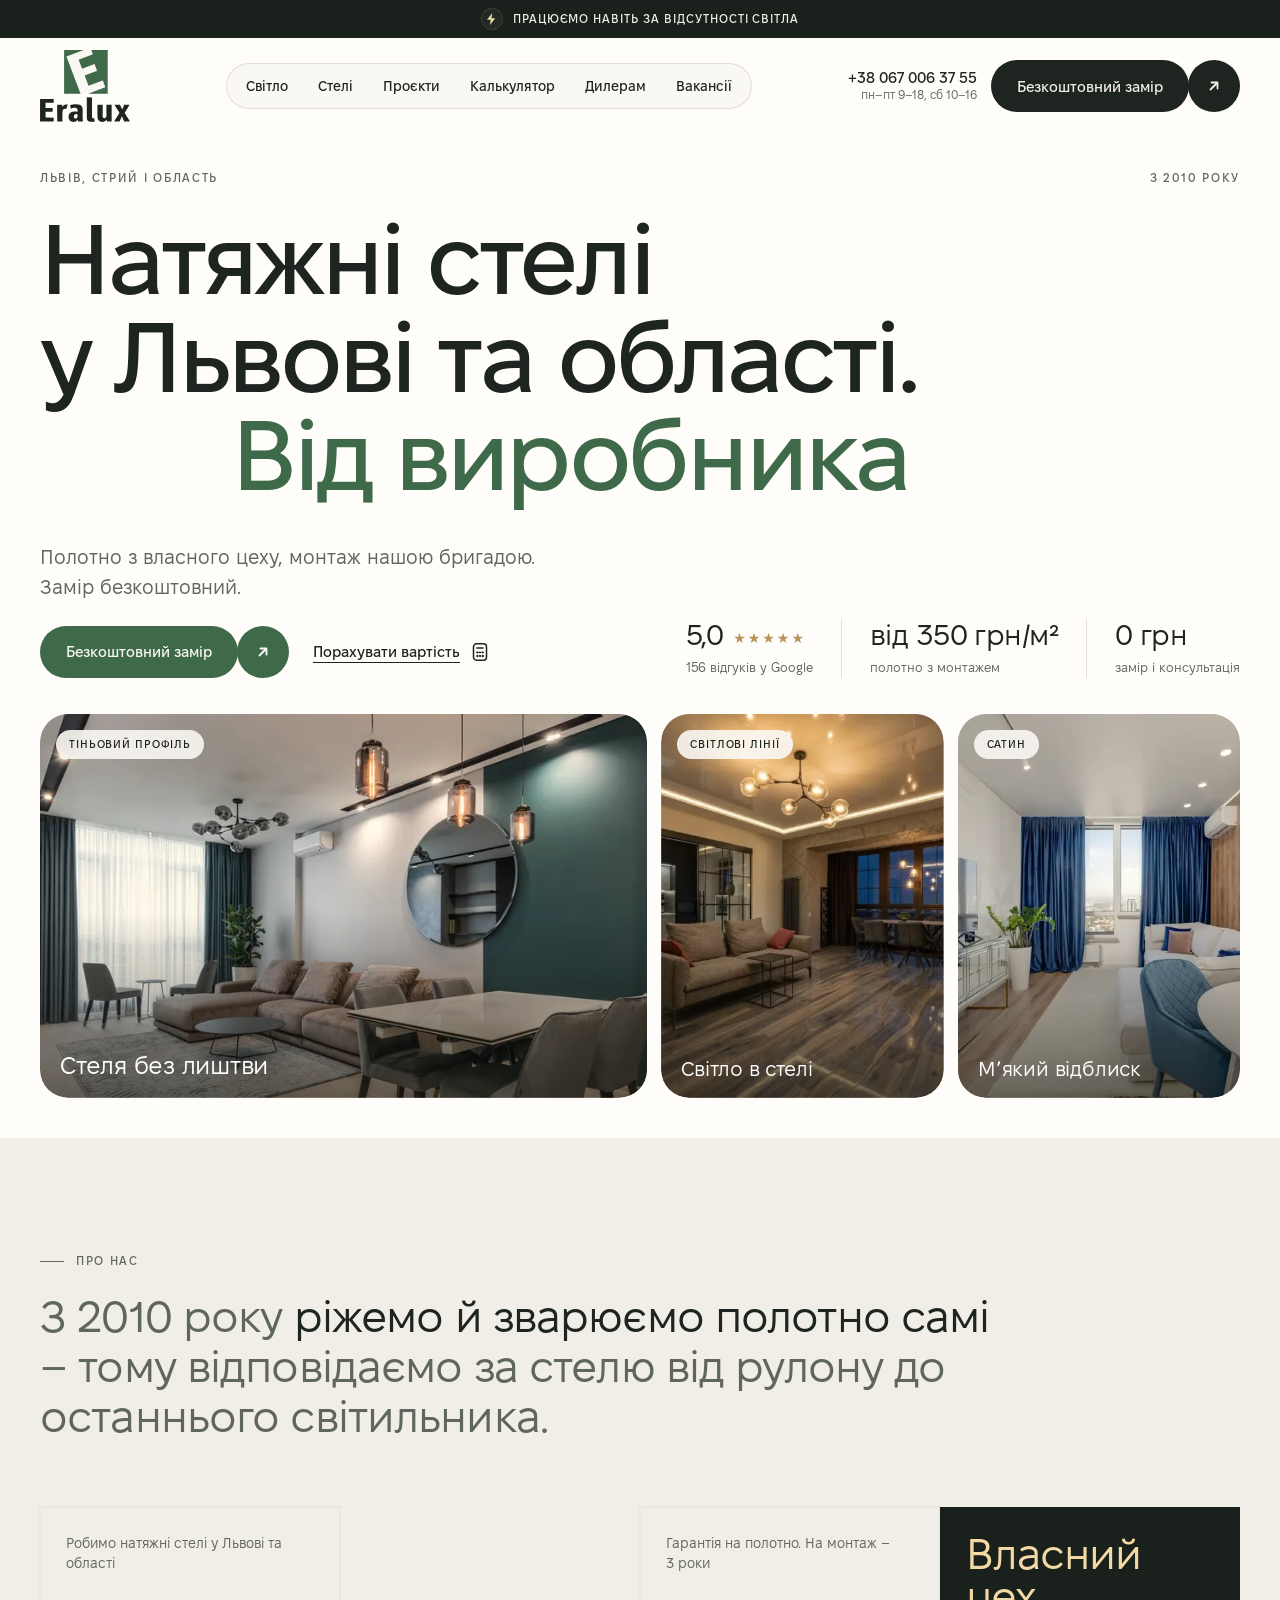
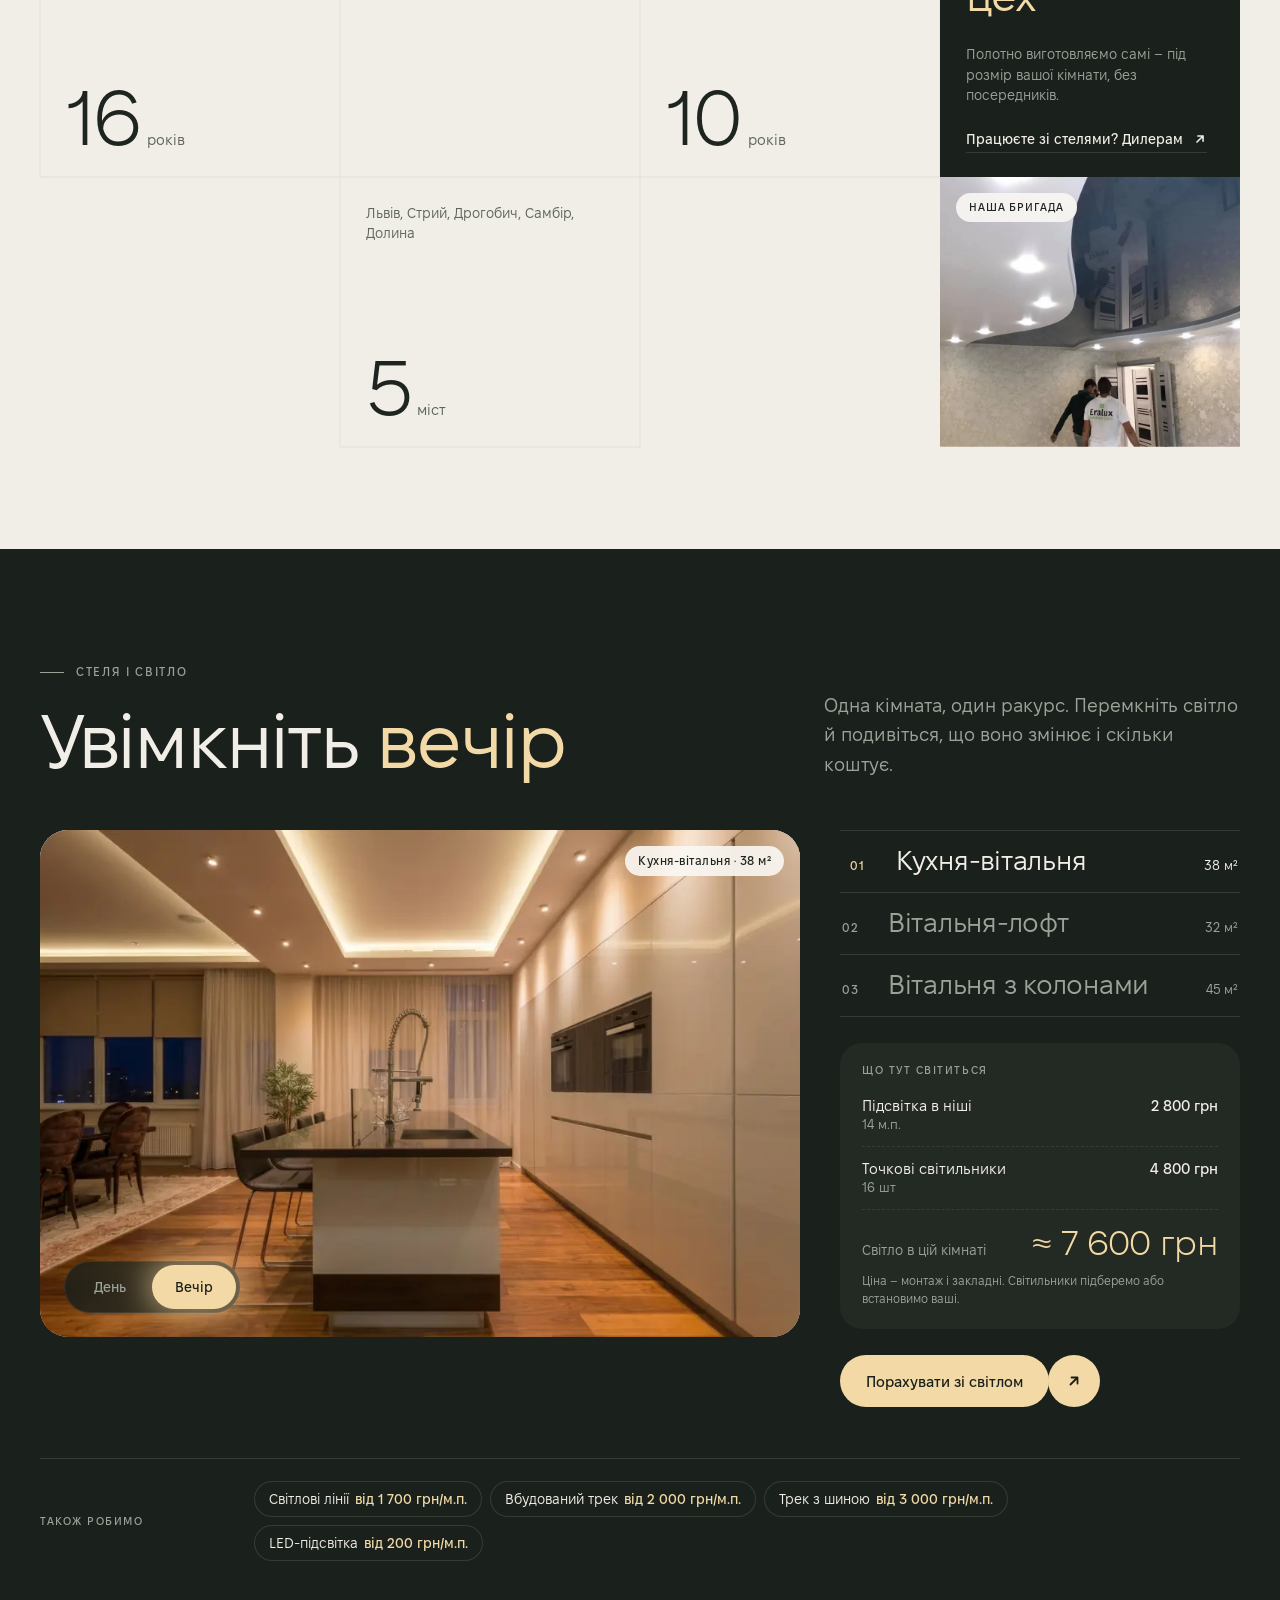
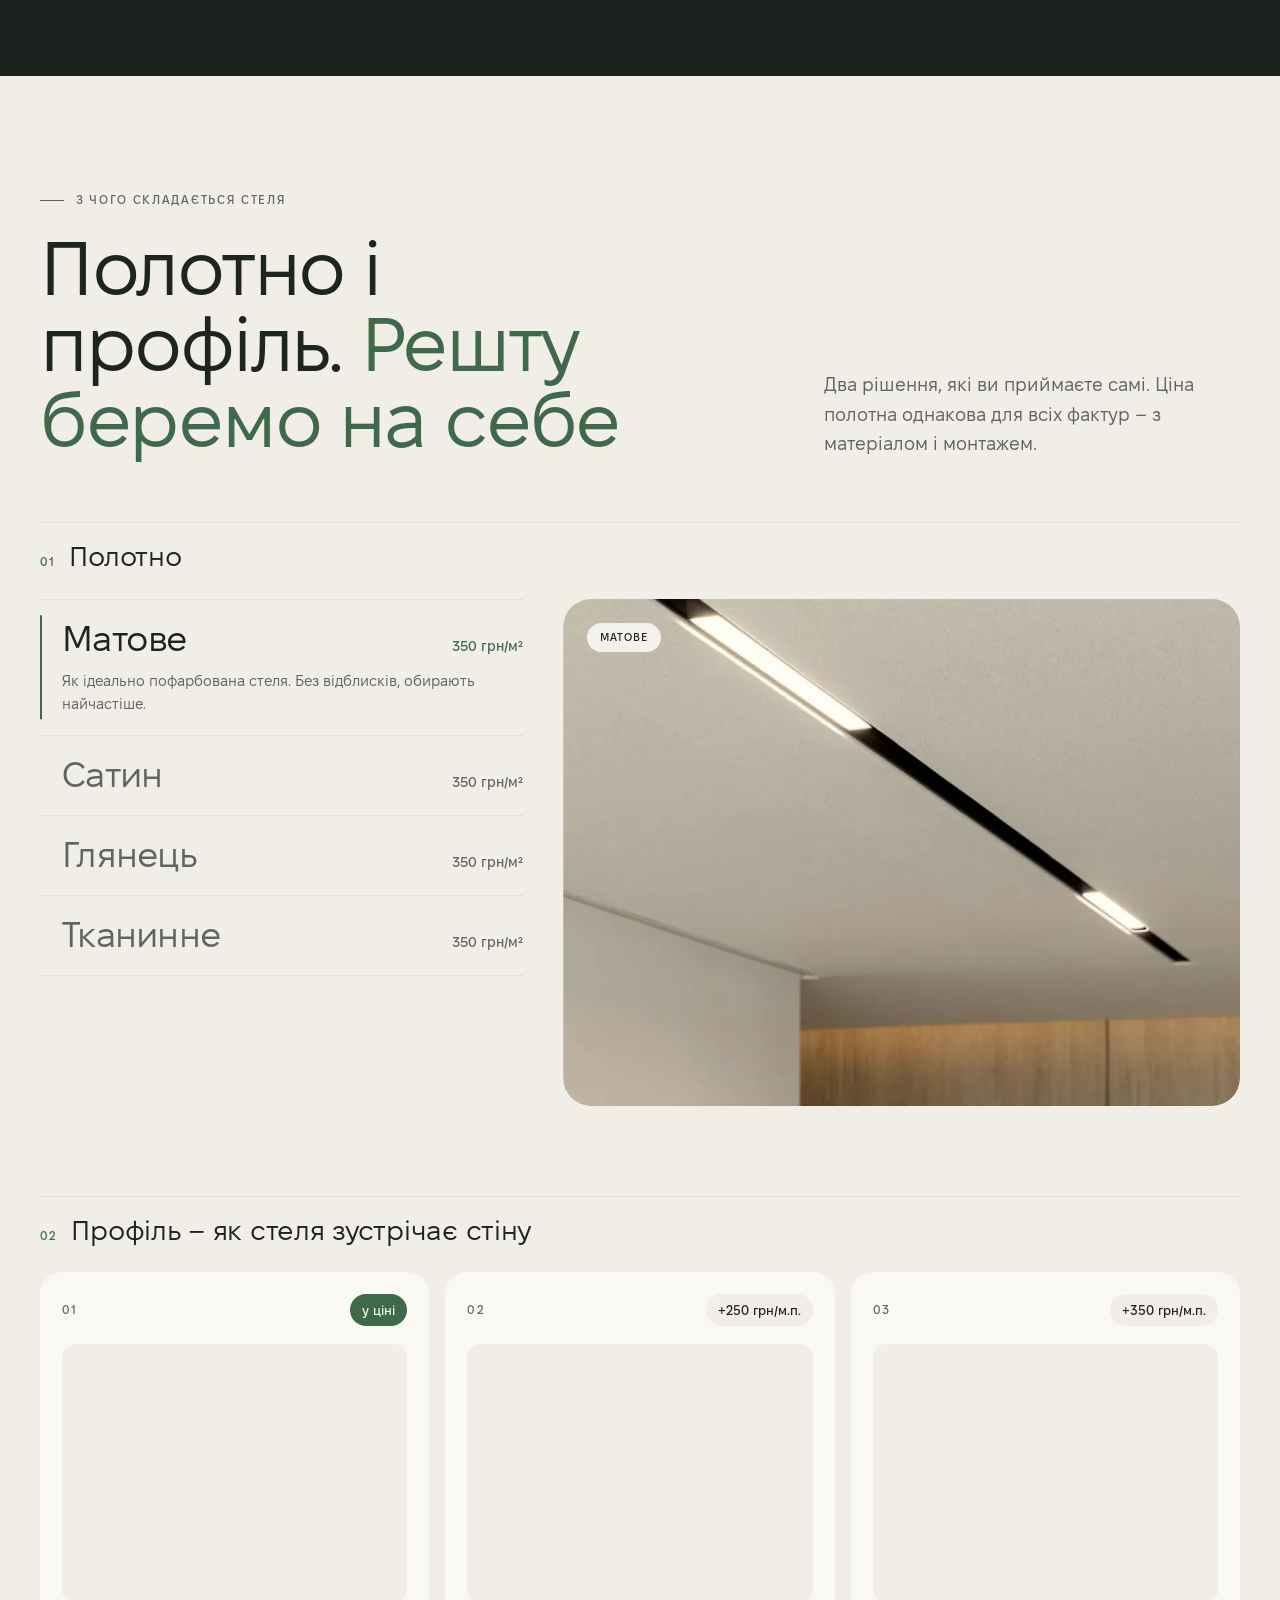
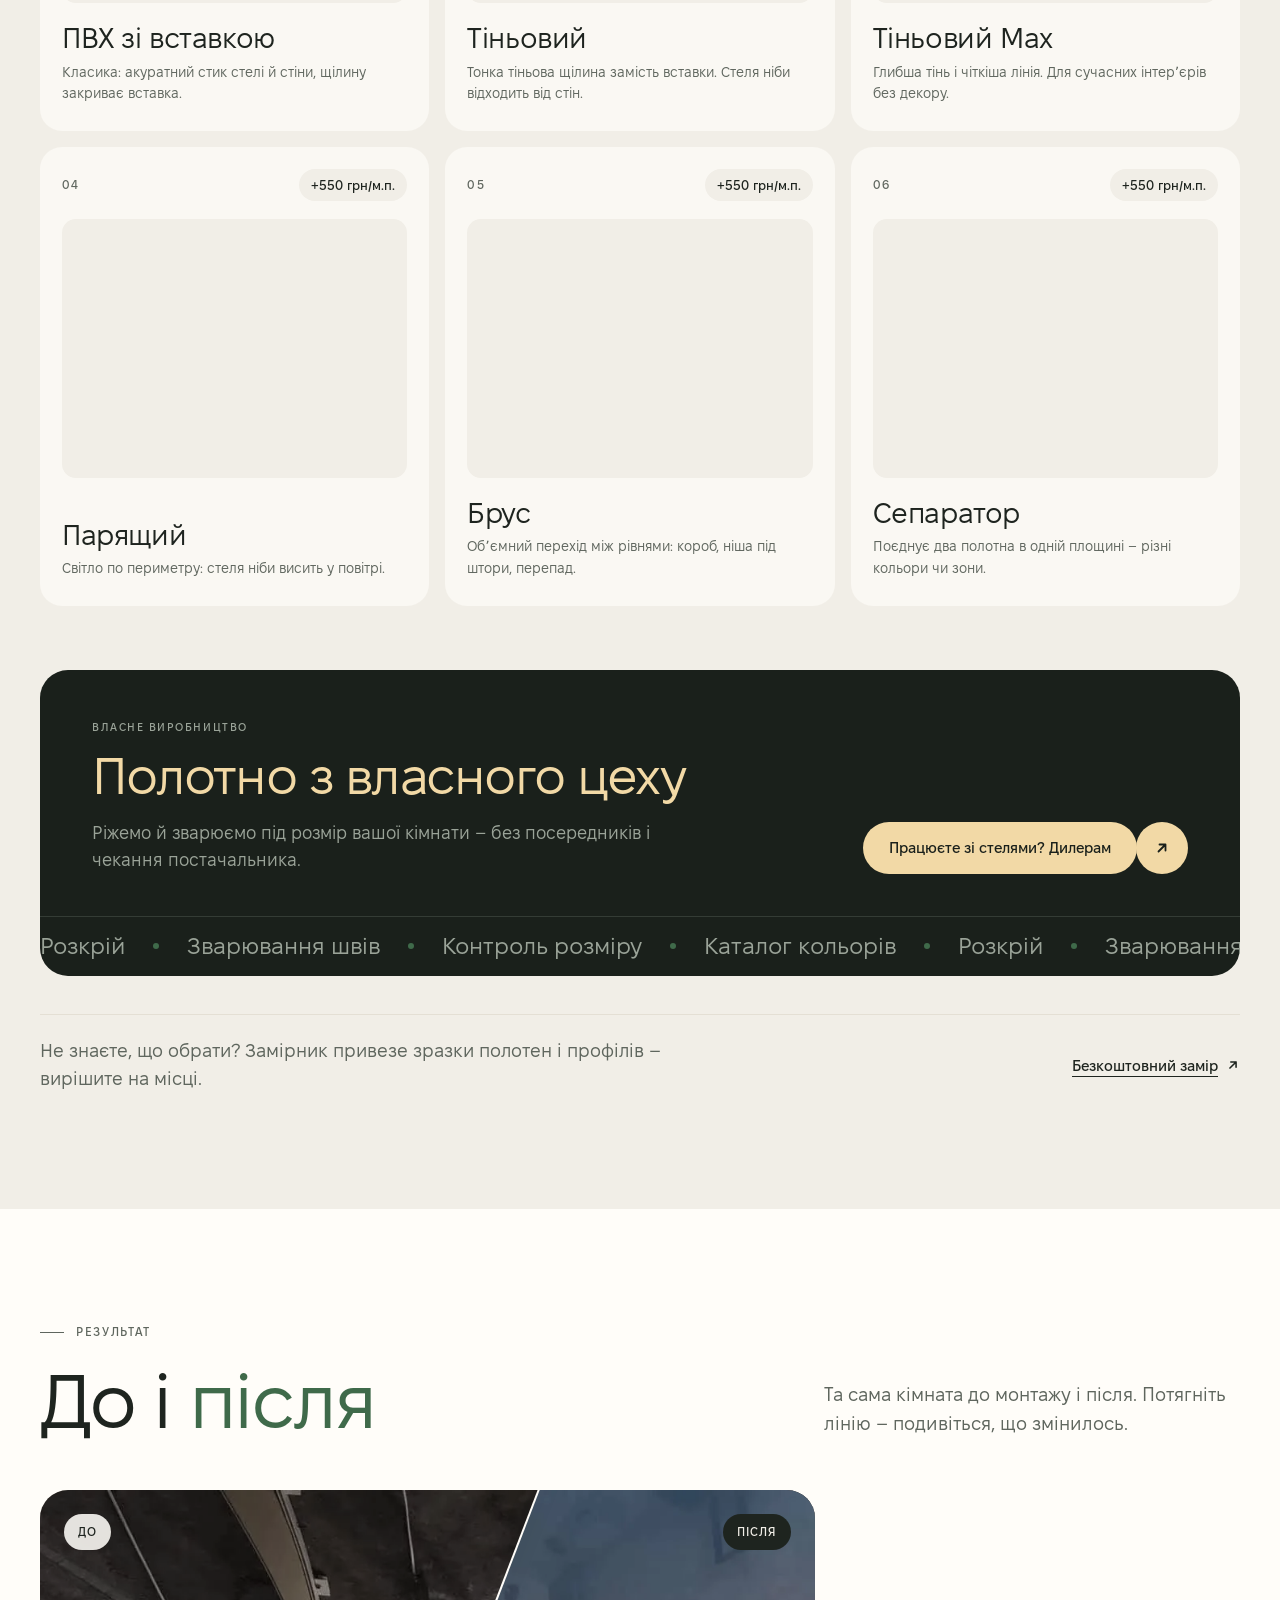
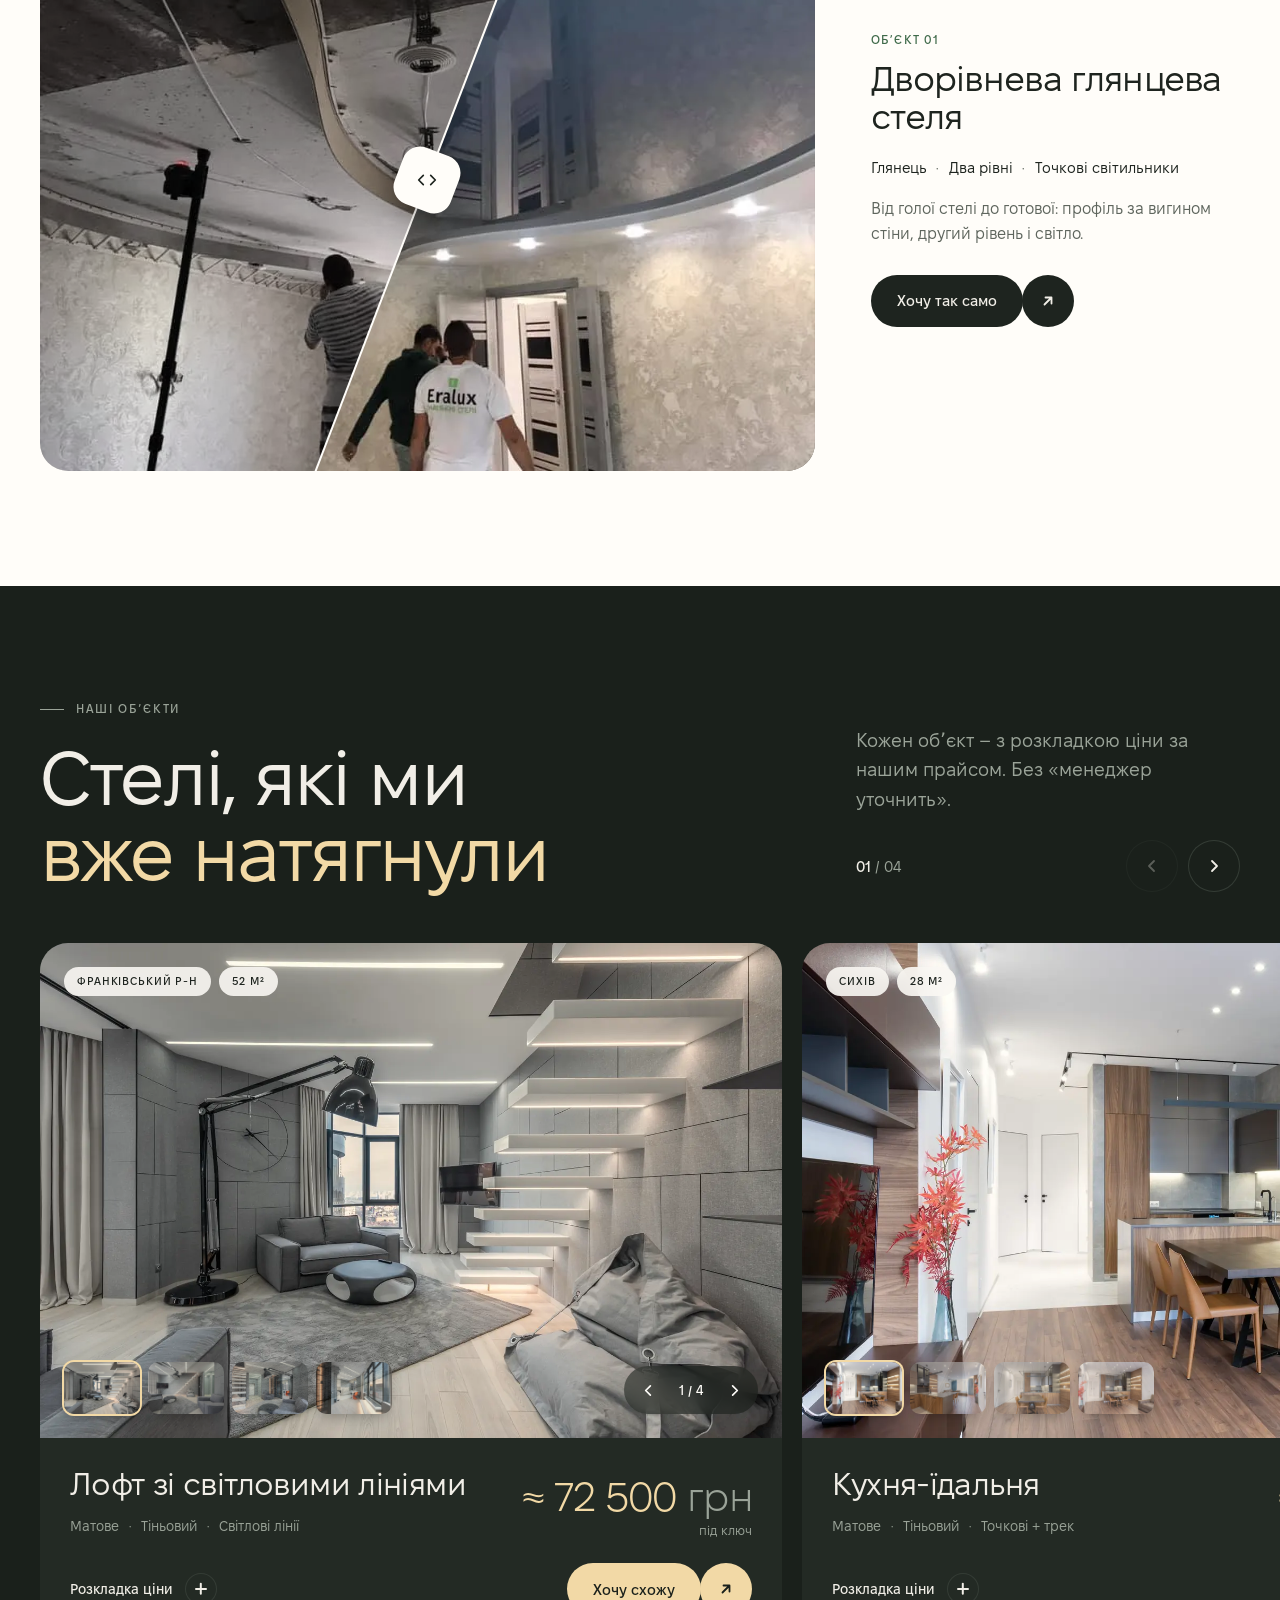
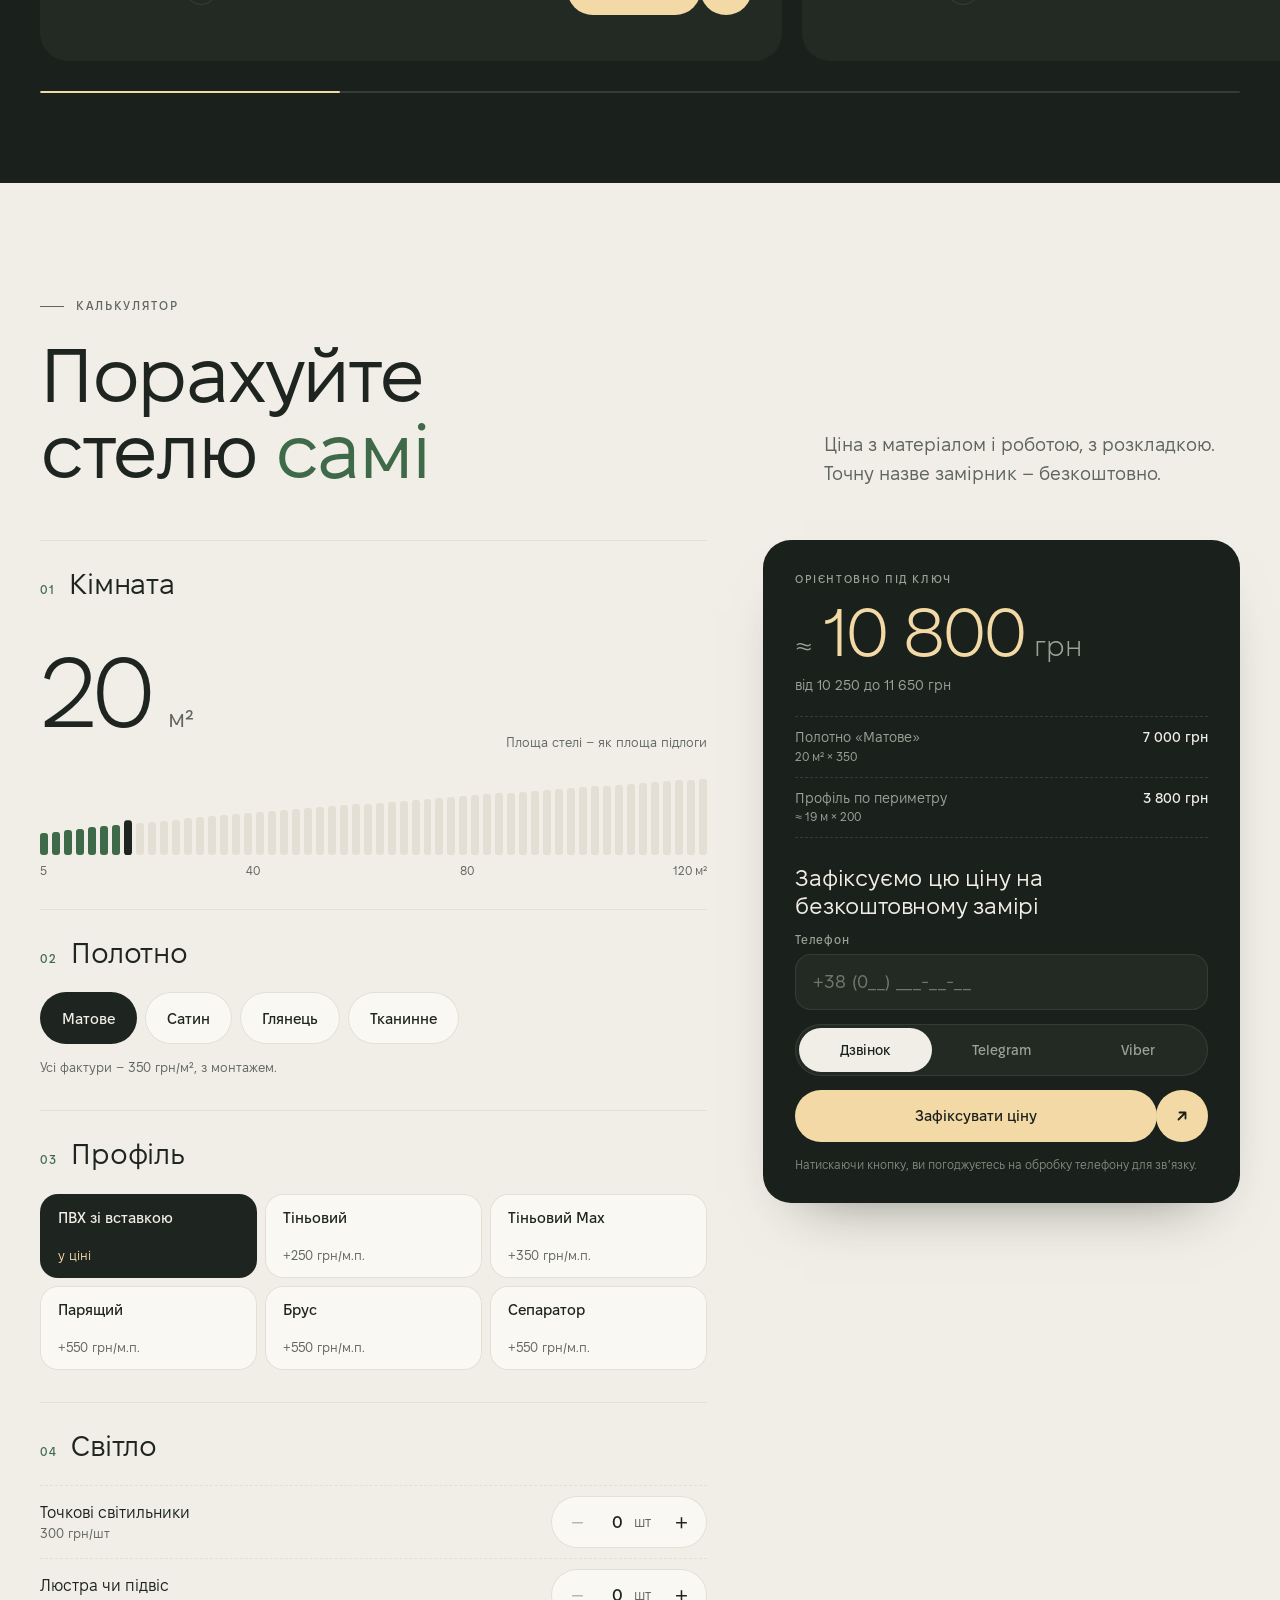
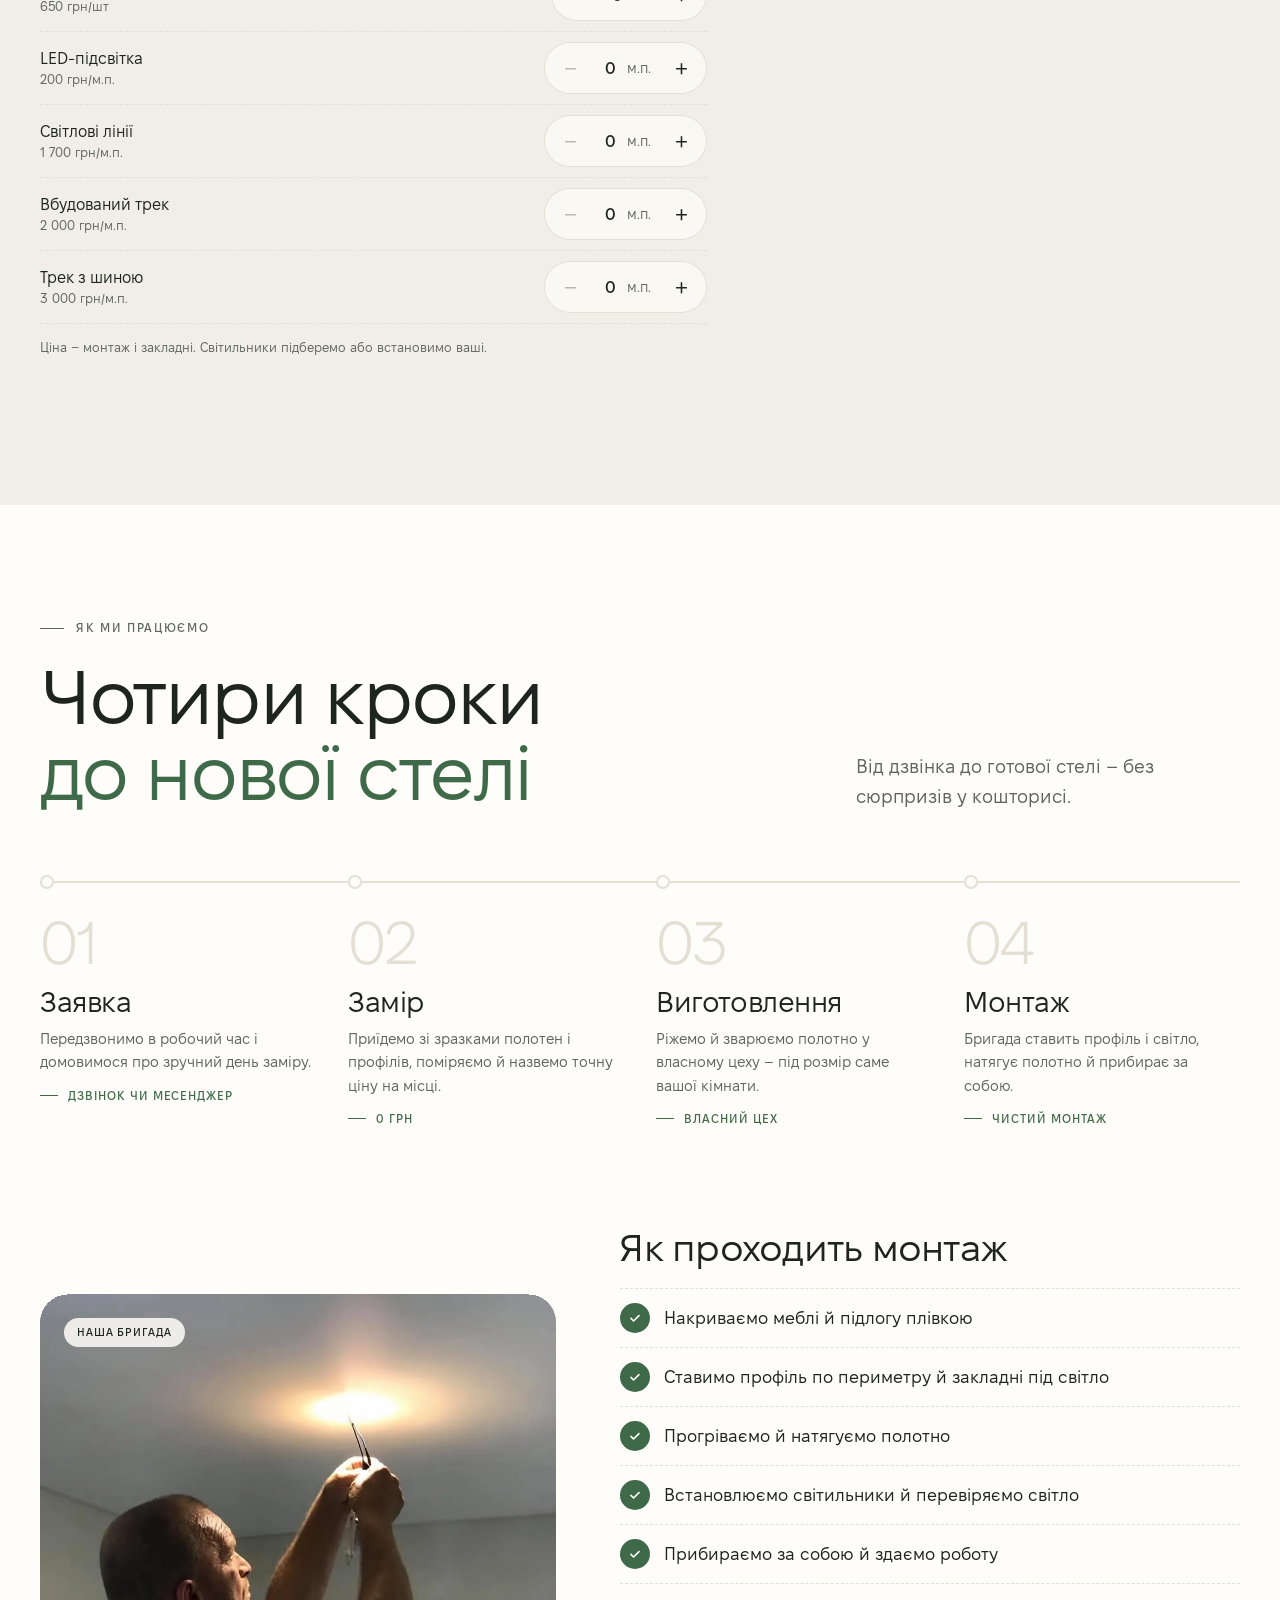
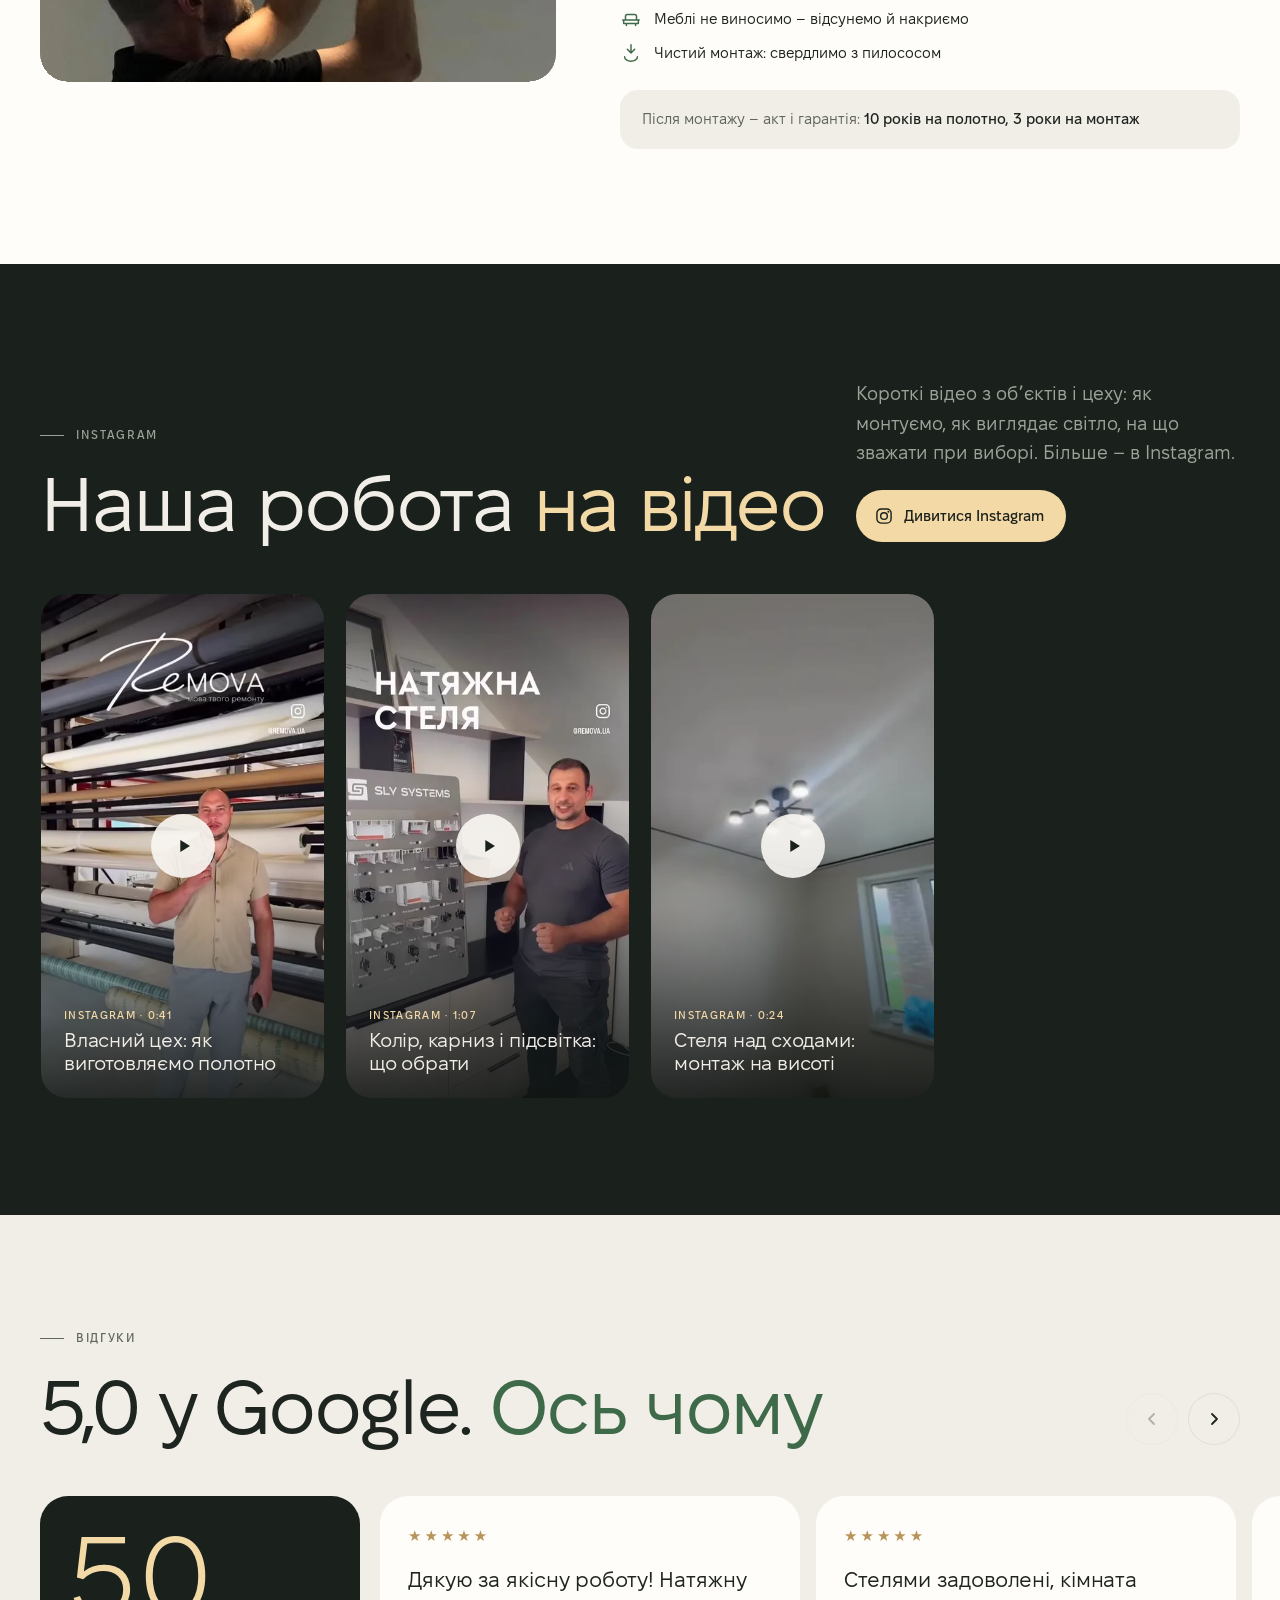
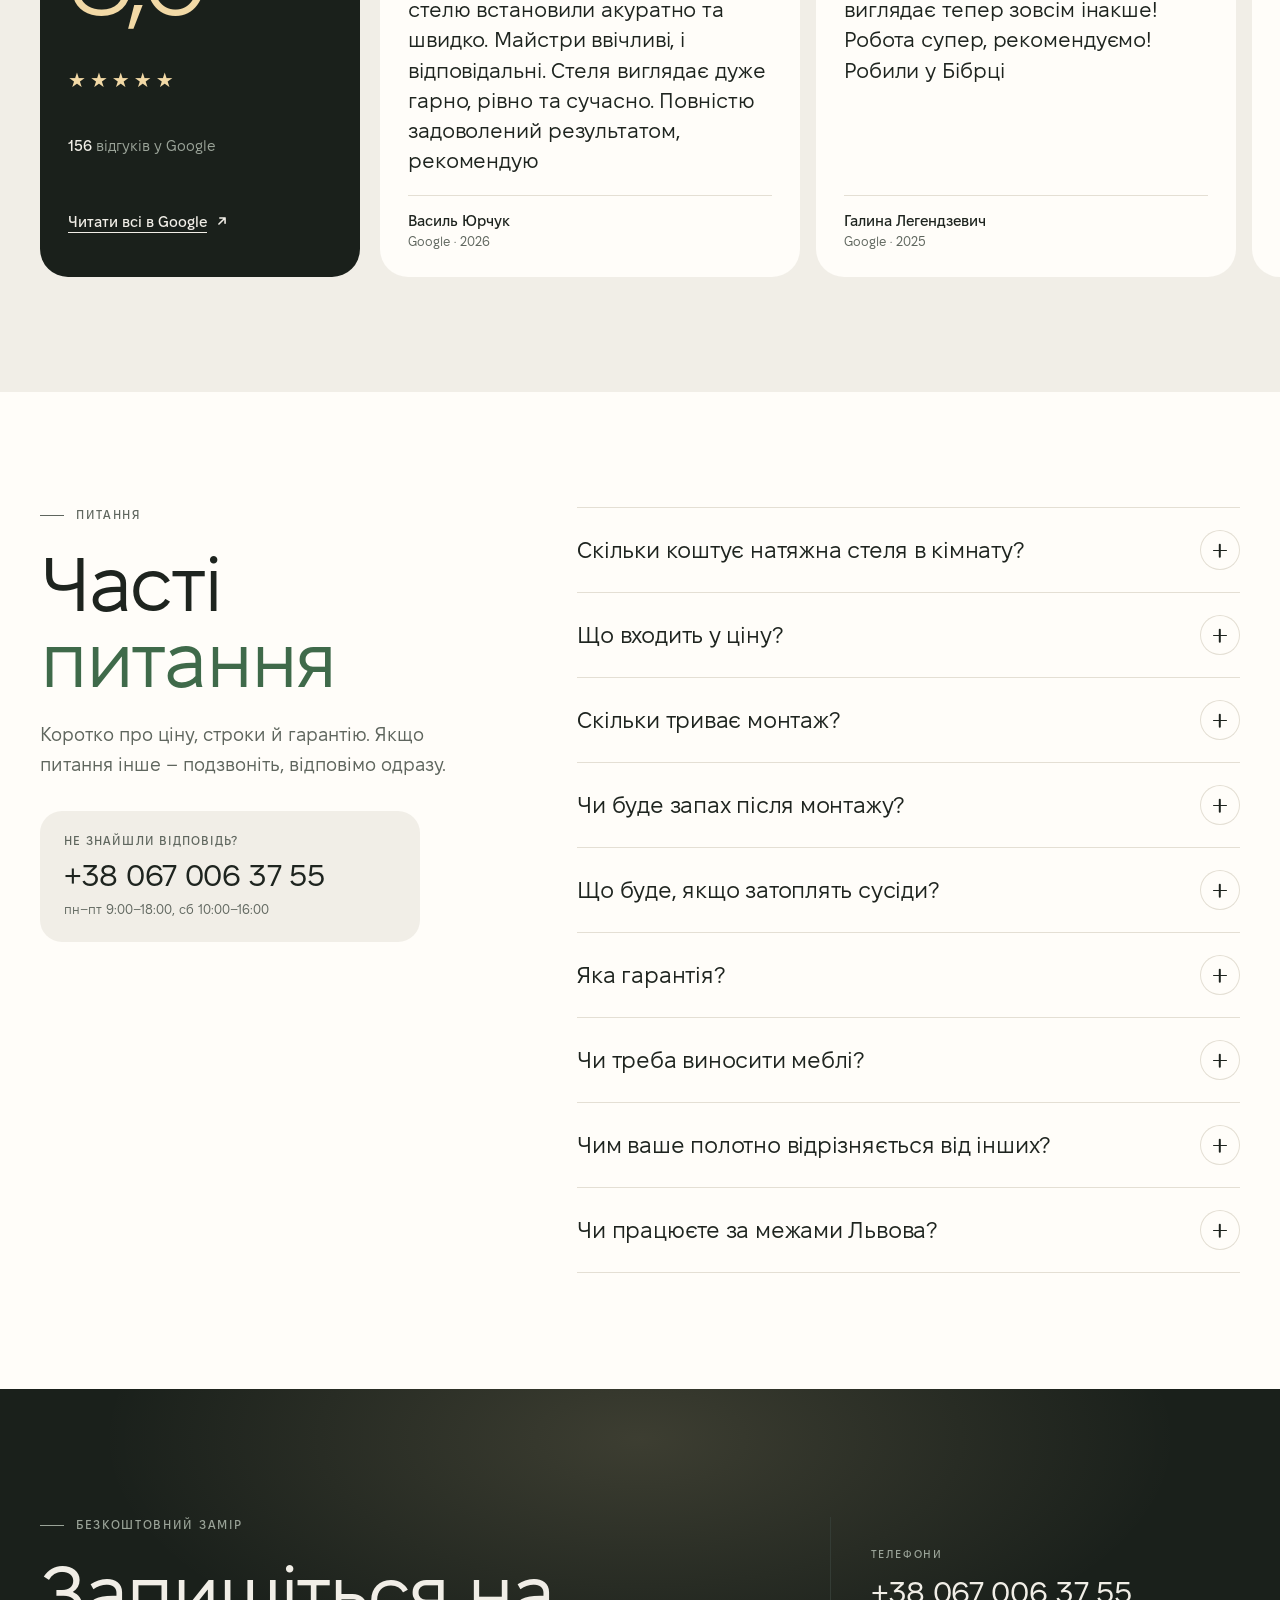
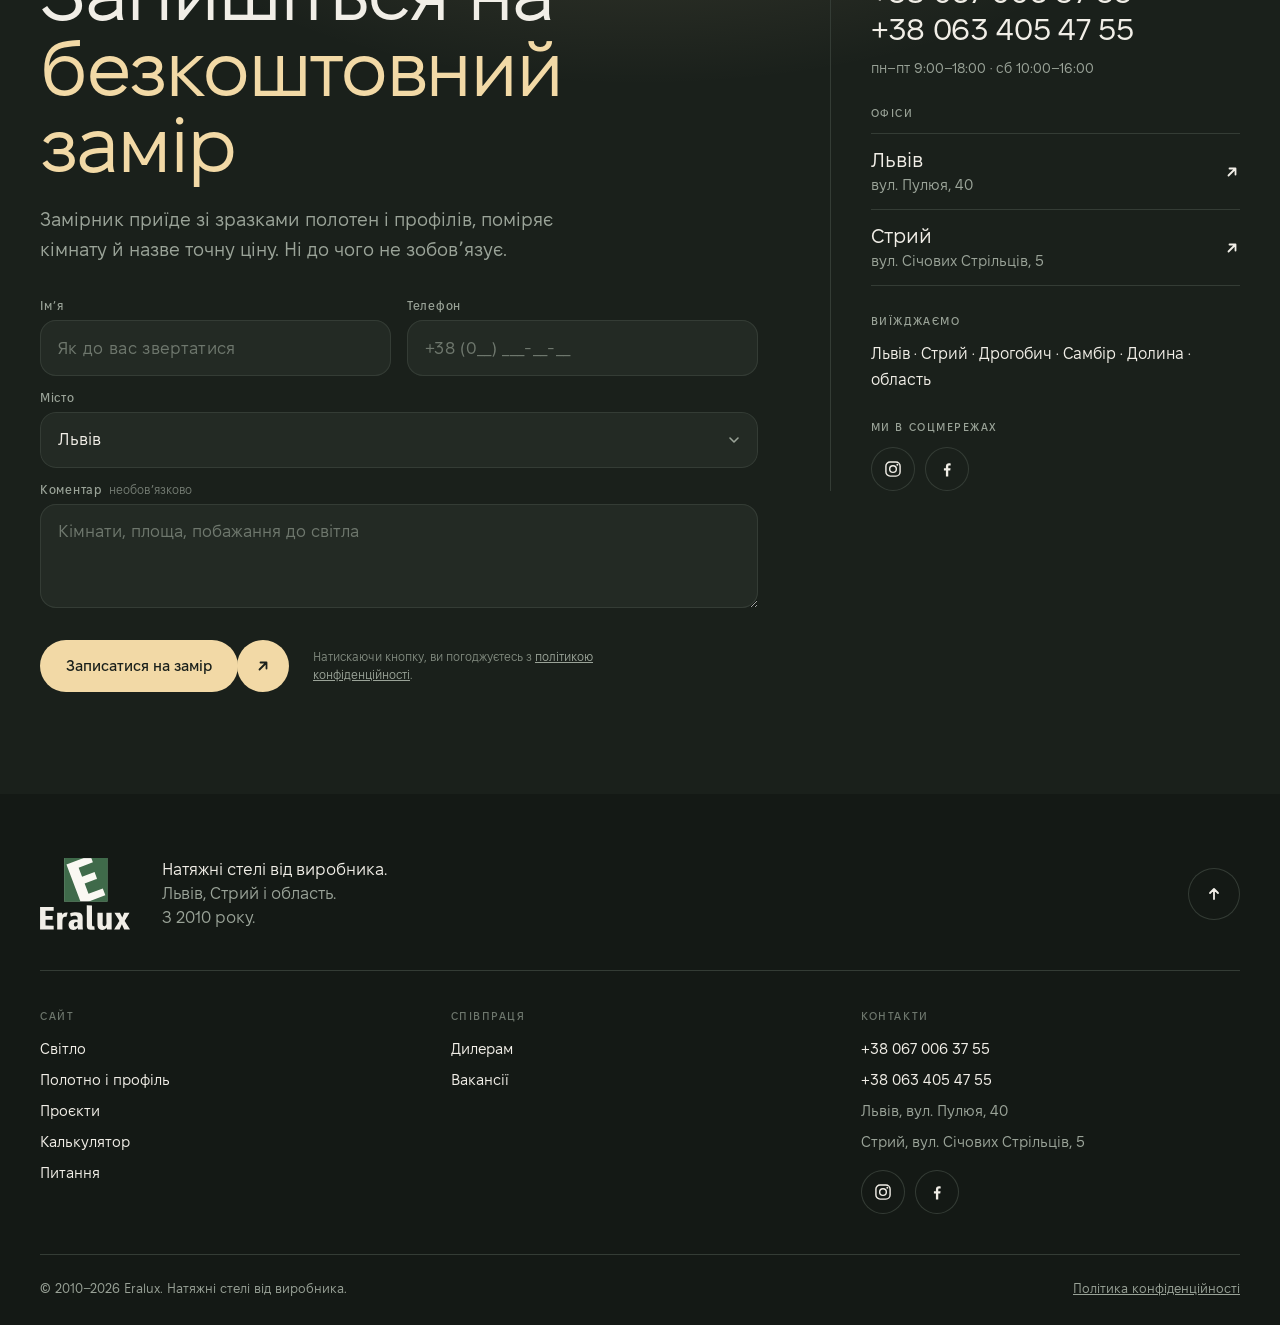
==== index.html @ a40b6bde "Відео-картки: прибрано світлу смужку по краю на iPhone Co-Authored-By: Claude Opus 5.5 <noreply@anth" ====
<!doctype html>
<html lang="uk">
<head>
<meta charset="utf-8">
<meta name="viewport" content="width=device-width, initial-scale=1">
<title>Натяжні стелі у Львові та області від виробника | Eralux</title>
<meta name="description" content="☎ +38 067 006 37 55 – натяжні стелі у Львові, Стрию та області від виробника. Від 350 грн/м², власний цех з 2010 року, 5,0 у Google, безкоштовний замір.">
<meta name="theme-color" content="#F1EEE7">
<meta property="og:type" content="website">
<meta property="og:locale" content="uk_UA">
<meta property="og:title" content="Натяжні стелі у Львові та області від виробника | Eralux">
<meta property="og:description" content="Полотно з власного цеху, монтаж нашою бригадою. Безкоштовний замір, ціна з розкладкою.">
<link rel="canonical" href="https://eralux.com.ua/">
<meta property="og:url" content="https://eralux.com.ua/">
<meta property="og:image" content="https://eralux.com.ua/images/hero/h1-1280.webp">
<link rel="icon" href="images/brand/favicon.svg" type="image/svg+xml">
<link rel="preload" href="assets/fonts/FixelDisplay-Medium.woff2" as="font" type="font/woff2" crossorigin>
<link rel="preload" href="assets/fonts/FixelDisplay-Regular.woff2" as="font" type="font/woff2" crossorigin>
<link rel="preload" href="assets/fonts/FixelText-Regular.woff2" as="font" type="font/woff2" crossorigin>
<meta name="google-site-verification" content="Mne7kPa0atCuBZ85-voy11SyHDVclikI_X-QzqmbQcI">
<!-- Аналітика (як на старому сайті): Google Tag Manager, GA4, Meta Pixel -->
<script>(function(w,d,s,l,i){w[l]=w[l]||[];w[l].push({'gtm.start':new Date().getTime(),event:'gtm.js'});var f=d.getElementsByTagName(s)[0],j=d.createElement(s),dl=l!='dataLayer'?'&l='+l:'';j.async=true;j.src='https://www.googletagmanager.com/gtm.js?id='+i+dl;f.parentNode.insertBefore(j,f);})(window,document,'script','dataLayer','GTM-KP2CC7G');</script>
<script async src="https://www.googletagmanager.com/gtag/js?id=G-ZHMXN6GPWR"></script>
<script>window.dataLayer=window.dataLayer||[];function gtag(){dataLayer.push(arguments);}gtag('js',new Date());gtag('config','G-ZHMXN6GPWR');</script>
<script>!function(f,b,e,v,n,t,s){if(f.fbq)return;n=f.fbq=function(){n.callMethod?n.callMethod.apply(n,arguments):n.queue.push(arguments)};if(!f._fbq)f._fbq=n;n.push=n;n.loaded=!0;n.version='2.0';n.queue=[];t=b.createElement(e);t.async=!0;t.src=v;s=b.getElementsByTagName(e)[0];s.parentNode.insertBefore(t,s)}(window,document,'script','https://connect.facebook.net/en_US/fbevents.js');fbq('init','223537343170667');fbq('track','PageView');</script>
<link rel="stylesheet" href="assets/css/style.css?v=20261125e">
<noscript><link rel="stylesheet" href="assets/css/noscript.css?v=20261125e"></noscript>
<script src="assets/js/boot.js?v=20261125e"></script>
<script type="application/ld+json">
{
  "@context": "https://schema.org",
  "@type": "HomeAndConstructionBusiness",
  "name": "Eralux",
  "description": "Натяжні стелі від виробника у Львові та області",
  "foundingDate": "2010",
  "telephone": ["+380670063755", "+380634054755"],
  "areaServed": ["Львів", "Стрий", "Дрогобич", "Самбір", "Долина"],
  "address": [
    {"@type": "PostalAddress", "streetAddress": "вул. Пулюя, 40", "addressLocality": "Львів", "addressCountry": "UA"},
    {"@type": "PostalAddress", "streetAddress": "вул. Січових Стрільців, 5", "addressLocality": "Стрий", "addressCountry": "UA"}
  ],
  "openingHoursSpecification": [
    {"@type": "OpeningHoursSpecification", "dayOfWeek": ["Monday","Tuesday","Wednesday","Thursday","Friday"], "opens": "09:00", "closes": "18:00"},
    {"@type": "OpeningHoursSpecification", "dayOfWeek": "Saturday", "opens": "10:00", "closes": "16:00"}
  ],
  "sameAs": ["https://www.facebook.com/eraluxstryi/", "https://www.instagram.com/eralux_lviv/"]
}
</script>
</head>
<body data-page="home">
<noscript><iframe src="https://www.googletagmanager.com/ns.html?id=GTM-KP2CC7G" height="0" width="0" style="display:none;visibility:hidden" title="GTM"></iframe></noscript>
<a class="skip" href="#main">Перейти до змісту</a>

<!-- Надхедер -->
<div class="topbar" id="topbar">
  <p class="topbar__in"><span class="bolt" aria-hidden="true"><svg viewBox="0 0 12 16"><path d="M7 0 0 9h5l-1 7 7-9H6z"/></svg></span><span data-bind="hero.power">Працюємо навіть за відсутності світла</span></p>
</div>

<!-- 1. ХЕДЕР -->
<header class="hdr" id="hdr">
  <div class="hdr__in">
    <a class="hdr__logo" href="#top" aria-label="Eralux – на початок">
      <img src="images/brand/logo.svg" alt="Eralux" width="68" height="54">
    </a>
    <nav class="nav" aria-label="Основне меню">
      <ul class="nav__list" id="nav-list">
        <li><a href="#light">Світло</a></li>
        <li><a href="#ceilings">Стелі</a></li>
        <li><a href="#projects">Проєкти</a></li>
        <li><a href="#calc">Калькулятор</a></li>
        <li><a href="dealers.html">Дилерам</a></li>
        <li><a href="vacancies.html">Вакансії</a></li>
      </ul>
      <span class="nav__pill" aria-hidden="true"></span>
    </nav>
    <div class="hdr__right">
      <a class="hdr__phone" id="header-phone" href="tel:+380670063755">
        <span data-bind="header.phone_label">+38 067 006 37 55</span>
        <small data-bind="header.schedule">пн–пт 9–18, сб 10–16</small>
      </a>
      <a class="btn btn--dark hdr__cta" href="#measure">
        <span class="btn__tx" data-bind="header.cta">Безкоштовний замір</span>
        <span class="btn__ar" aria-hidden="true"><svg viewBox="0 0 16 16"><path d="M4.5 11.5l7-7M5.5 4.5h6v6"/></svg><svg viewBox="0 0 16 16"><path d="M4.5 11.5l7-7M5.5 4.5h6v6"/></svg></span>
      </a>
      <button class="burger" id="burger" type="button" aria-expanded="false" aria-controls="menu">
        <span>Меню</span>
        <span class="burger__ic" aria-hidden="true"><i></i><i></i></span>
      </button>
    </div>
  </div>
</header>

<!-- Мобільне меню -->
<div class="menu" id="menu" hidden>
  <div class="menu__in">
    <ul class="menu__list" id="menu-list">
      <li><a href="#light">Світло</a></li>
      <li><a href="#ceilings">Стелі</a></li>
      <li><a href="#projects">Проєкти</a></li>
      <li><a href="#calc">Калькулятор</a></li>
      <li><a href="dealers.html">Дилерам</a></li>
      <li><a href="vacancies.html">Вакансії</a></li>
    </ul>
    <div class="menu__foot">
      <ul class="soc soc--menu" aria-label="Соцмережі"><li data-social="instagram"><a href="https://www.instagram.com/eralux_lviv/" target="_blank" rel="noopener" aria-label="Eralux у Instagram"><svg viewBox="0 0 24 24" aria-hidden="true"><rect x="3.5" y="3.5" width="17" height="17" rx="5" fill="none" stroke="currentColor" stroke-width="1.7"/><circle cx="12" cy="12" r="4" fill="none" stroke="currentColor" stroke-width="1.7"/><circle cx="17.2" cy="6.8" r="1.15" fill="currentColor"/></svg></a></li><li data-social="facebook"><a href="https://www.facebook.com/eraluxstryi/" target="_blank" rel="noopener" aria-label="Eralux у Facebook"><svg viewBox="0 0 24 24" aria-hidden="true"><path fill="currentColor" d="M13.5 21v-7.2h2.4l.4-2.8h-2.8V9.2c0-.8.2-1.4 1.4-1.4h1.5V5.3c-.3 0-1.1-.1-2.1-.1-2.1 0-3.6 1.3-3.6 3.7v2.1H8.3v2.8h2.4V21z"/></svg></a></li><li data-social="tiktok" hidden><a href="#" target="_blank" rel="noopener" aria-label="Eralux у TikTok"><svg viewBox="0 0 24 24" aria-hidden="true"><path fill="currentColor" d="M16.6 3c.3 2.2 1.6 3.6 3.9 3.8v2.6c-1.4.1-2.7-.3-3.9-1.1v6.1c0 3.6-2.9 5.6-5.7 5.6-3 0-5.4-2.3-5.4-5.4 0-3.4 2.9-5.8 6.4-5.3v2.8c-1.6-.4-3.5.4-3.5 2.4 0 1.5 1.1 2.6 2.5 2.6 1.5 0 2.7-1 2.7-2.9V3z"/></svg></a></li></ul>
      <a class="menu__phone" id="menu-phone" href="tel:+380670063755" data-bind="header.phone_label">+38 067 006 37 55</a>
      <a class="btn btn--glow" href="#measure">
        <span class="btn__tx">Безкоштовний замір</span>
        <span class="btn__ar" aria-hidden="true"><svg viewBox="0 0 16 16"><path d="M4.5 11.5l7-7M5.5 4.5h6v6"/></svg><svg viewBox="0 0 16 16"><path d="M4.5 11.5l7-7M5.5 4.5h6v6"/></svg></span>
      </a>
    </div>
  </div>
</div>

<main id="main">

<!-- 2. ПЕРШИЙ ЕКРАН -->
<section class="hero" id="top" aria-labelledby="hero-title">
  <div class="hero__frame">
    <div class="hero__meta" data-reveal>
      <span data-bind="hero.label">Львів, Стрий і область</span>
      <span data-bind="hero.label_right">З 2010 року</span>
    </div>

    <h1 class="hero__title" id="hero-title">
      <span class="ln"><span data-bind="hero.title_1">Натяжні стелі</span></span>
      <span class="ln"><span data-bind="hero.title_2">у Львові та області.</span></span>
      <span class="ln ln--accent"><span data-bind="hero.title_3">Від виробника</span></span>
    </h1>

    <div class="hero__row">
      <div class="hero__left" data-reveal>
        <p class="hero__text" data-bind="hero.text">Полотно з власного цеху, монтаж нашою бригадою. Замір безкоштовний.</p>
        <div class="hero__ctas">
          <a class="btn btn--green" href="#measure">
            <span class="btn__tx" data-bind="hero.cta_primary">Безкоштовний замір</span>
            <span class="btn__ar" aria-hidden="true"><svg viewBox="0 0 16 16"><path d="M4.5 11.5l7-7M5.5 4.5h6v6"/></svg><svg viewBox="0 0 16 16"><path d="M4.5 11.5l7-7M5.5 4.5h6v6"/></svg></span>
          </a>
          <a class="tlink tlink--calc" href="#calc"><span data-bind="hero.cta_secondary">Порахувати вартість</span><svg class="ico-calc" viewBox="0 0 20 20" aria-hidden="true"><rect x="3.5" y="1.8" width="13" height="16.4" rx="3"/><path class="ico-calc__scr" d="M7 6h6"/><g class="ico-calc__k"><circle cx="7.3" cy="10.4" r=".7"/><circle cx="10" cy="10.4" r=".7"/><circle cx="12.7" cy="10.4" r=".7"/><circle cx="7.3" cy="14" r=".7"/><circle cx="10" cy="14" r=".7"/><circle cx="12.7" cy="14" r=".7"/></g></svg></a>
        </div>
      </div>
      <div class="hero__right" data-reveal>
        <dl class="hfacts">
          <div class="hfacts__i">
            <dt><a class="hfacts__link" id="hero-rate" href="https://maps.app.goo.gl/RYuzzSQdiH32nRLD8" target="_blank" rel="noopener"><span data-bind="hero.rating_value">5,0</span><span class="stars" aria-hidden="true">★★★★★</span></a></dt>
            <dd><span data-bind="hero.rating_count">156</span> відгуків у Google</dd>
          </div>
          <div class="hfacts__i">
            <dt data-bind="hero.tag1">від 350 грн/м²</dt>
            <dd data-bind="hero.tag1_note">полотно з монтажем</dd>
          </div>
          <div class="hfacts__i">
            <dt data-bind="hero.tag2">0 грн</dt>
            <dd data-bind="hero.tag2_note">замір і консультація</dd>
          </div>
        </dl>
      </div>
    </div>

    <ul class="strip" id="hero-strip">
      <li class="strip__item strip__item--main" data-reveal="photo">
        <a class="strip__link" href="#ceilings">
        <img src="images/hero/h1-1280.webp" srcset="images/hero/h1-800.webp 800w, images/hero/h1-1280.webp 1280w, images/hero/h1-1760.webp 1760w" sizes="(min-width: 1024px) 56vw, 100vw" width="1760" height="989" alt="Вітальня з матовою стелею без лиштви і підвісними світильниками" fetchpriority="high">
        <span class="tag">Тіньовий профіль</span>
        <span class="strip__cap">Стеля без лиштви</span>
        <span class="strip__go" aria-hidden="true"><svg viewBox="0 0 16 16"><path d="M4.5 11.5l7-7M5.5 4.5h6v6"/></svg></span>
        </a>
      </li>
      <li class="strip__item" data-reveal="photo">
        <a class="strip__link" href="#light">
        <img src="images/hero/h2-900.webp" width="900" height="600" alt="Вечірня вітальня зі світловими лініями в стелі" loading="lazy">
        <span class="tag">Світлові лінії</span>
        <span class="strip__cap">Світло в стелі</span>
        <span class="strip__go" aria-hidden="true"><svg viewBox="0 0 16 16"><path d="M4.5 11.5l7-7M5.5 4.5h6v6"/></svg></span>
        </a>
      </li>
      <li class="strip__item" data-reveal="photo">
        <a class="strip__link" href="#ceilings">
        <img src="images/hero/h3-800.webp" width="800" height="533" alt="Світла кімната з сатиновою натяжною стелею" loading="lazy">
        <span class="tag">Сатин</span>
        <span class="strip__cap">Мʼякий відблиск</span>
        <span class="strip__go" aria-hidden="true"><svg viewBox="0 0 16 16"><path d="M4.5 11.5l7-7M5.5 4.5h6v6"/></svg></span>
        </a>
      </li>
    </ul>
  </div>
</section>

<!-- 3. ЦИФРИ / ПРО НАС -->
<section class="about" id="about" aria-labelledby="about-title">
  <div class="wrap">
    <p class="label" data-reveal><span data-bind="stats.label">Про нас</span></p>
    <h2 class="about__lead" id="about-title" data-reveal>
      <span data-bind="stats.lead_1">З 2010 року</span> <b data-bind="stats.lead_2">ріжемо й зварюємо полотно самі</b> <span data-bind="stats.lead_3">– тому відповідаємо за стелю від рулону до останнього світильника.</span>
    </h2>

    <ul class="facts">
      <li class="fact fact--a" data-reveal>
        <p class="fact__d" data-bind="stats.d1">Робимо натяжні стелі у Львові та області</p>
        <p class="fact__n"><span class="count" data-bind="stats.n1">16</span><small data-bind="stats.u1">років</small></p>
      </li>
      <li class="fact fact--b" data-reveal>
        <p class="fact__d" data-bind="stats.d2">Гарантія на полотно. На монтаж – 3 роки</p>
        <p class="fact__n"><span class="count" data-bind="stats.n2">10</span><small data-bind="stats.u2">років</small></p>
      </li>
      <li class="fact fact--c" data-reveal>
        <p class="fact__d" data-bind="stats.d3">Львів, Стрий, Дрогобич, Самбір, Долина</p>
        <p class="fact__n"><span class="count" data-bind="stats.n3">5</span><small data-bind="stats.u3">міст</small></p>
      </li>
      <li class="fact fact--dark" data-reveal>
        <p class="fact__t" data-bind="stats.own_title">Власний цех</p>
        <p class="fact__d" data-bind="stats.own_text">Полотно виготовляємо самі – під розмір вашої кімнати, без посередників.</p>
        <a class="fact__link" href="dealers.html"><span data-bind="stats.own_link">Працюєте зі стелями? Дилерам</span> <svg viewBox="0 0 16 16" aria-hidden="true"><path d="M4.5 11.5l7-7M5.5 4.5h6v6"/></svg></a>
      </li>
      <li class="fact fact--photo" data-reveal="photo">
        <img id="about-photo" src="images/about/team.webp" width="960" height="720" alt="Бригада Eralux у квартирі клієнта після монтажу дворівневої стелі" loading="lazy">
        <span class="tag" data-bind="stats.photo_tag">Наша бригада</span>
      </li>
    </ul>
  </div>
</section>

<!-- 4. СВІТЛО (ДЕНЬ / ВЕЧІР) -->
<section class="light" id="light" aria-labelledby="light-title">
  <div class="wrap">
    <div class="light__head">
      <div>
        <p class="label" data-reveal><span data-bind="light.label">Стеля і світло</span></p>
        <h2 class="h2" id="light-title" data-reveal><span data-bind="light.title_1">Увімкніть</span> <b data-bind="light.title_2">вечір</b></h2>
      </div>
      <p class="light__text" data-reveal data-bind="light.text">Одна кімната, один ракурс. Перемкніть світло й подивіться, що воно змінює і скільки коштує.</p>
    </div>

    <div class="light__grid">
      <div class="light__stage" data-reveal>
        <div class="light__pics" id="light-pics">
          <img class="light__day" id="light-day" src="images/light/kitchen-day-1600.webp" srcset="images/light/kitchen-day-900.webp 900w, images/light/kitchen-day-1600.webp 1600w" sizes="(min-width: 1024px) 64vw, 100vw" width="1600" height="1067" alt="Кухня-вітальня вдень: дворівнева натяжна стеля з нішею" loading="lazy">
          <img class="light__night" id="light-night" src="images/light/kitchen-night-1600.webp" srcset="images/light/kitchen-night-900.webp 900w, images/light/kitchen-night-1600.webp 1600w" sizes="(min-width: 1024px) 64vw, 100vw" width="1600" height="1067" alt="Та сама кухня-вітальня ввечері: підсвітка в ніші й точкові світильники" loading="lazy">
        </div>
        <button class="switch" id="light-switch" type="button" role="switch" aria-checked="false" aria-label="Увімкнути вечірнє світло">
          <span class="switch__l">День</span><span class="switch__r">Вечір</span><span class="switch__knob" aria-hidden="true"></span>
        </button>
        <span class="light__room" id="light-room-chip">Кухня-вітальня · 38 м²</span>
      </div>

      <div class="light__side">
        <ul class="rooms" id="light-rooms" role="tablist" aria-label="Кімнати">
          <li><button type="button" role="tab" aria-selected="true" data-room="0"><span class="rooms__n">01</span><span class="rooms__name">Кухня-вітальня</span><span class="rooms__m">38 м²</span></button></li>
          <li><button type="button" role="tab" aria-selected="false" data-room="1"><span class="rooms__n">02</span><span class="rooms__name">Вітальня-лофт</span><span class="rooms__m">32 м²</span></button></li>
          <li><button type="button" role="tab" aria-selected="false" data-room="2"><span class="rooms__n">03</span><span class="rooms__name">Вітальня з колонами</span><span class="rooms__m">45 м²</span></button></li>
        </ul>
        <div class="glow-list">
          <p class="glow-list__t" data-bind="light.list_title">Що тут світиться</p>
          <ul id="light-items">
            <li><span>Підсвітка в ніші <small>14 м.п.</small></span><b>2 800 грн</b></li>
            <li><span>Точкові світильники <small>16 шт</small></span><b>4 800 грн</b></li>
          </ul>
          <p class="glow-list__total"><span data-bind="light.total_label">Світло в цій кімнаті</span><b>≈ <span id="light-total">7 600</span> грн</b></p>
          <p class="glow-list__note" data-bind="light.note">Ціна – монтаж і закладні. Світильники підберемо або встановимо ваші.</p>
        </div>
        <a class="btn btn--glow light__cta" href="#calc"><span class="btn__tx" data-bind="light.button">Порахувати зі світлом</span><span class="btn__ar" aria-hidden="true"><svg viewBox="0 0 16 16"><path d="M4.5 11.5l7-7M5.5 4.5h6v6"/></svg><svg viewBox="0 0 16 16"><path d="M4.5 11.5l7-7M5.5 4.5h6v6"/></svg></span></a>
      </div>
    </div>

    <div class="also" data-reveal>
      <p class="also__t" data-bind="light.also_title">Також робимо</p>
      <ul class="also__list" id="light-also">
        <li>Світлові лінії <b>від 1 700 грн/м.п.</b></li>
        <li>Вбудований трек <b>від 2 000 грн/м.п.</b></li>
        <li>Трек з шиною <b>від 3 000 грн/м.п.</b></li>
        <li>LED-підсвітка <b>від 200 грн/м.п.</b></li>
      </ul>
    </div>
  </div>
  <script type="application/json" id="light-default">{"light":{"label":"Стеля і світло","title_1":"Увімкніть","title_2":"вечір","text":"Одна кімната, один ракурс. Перемкніть світло й подивіться, що воно змінює і скільки коштує.","list_title":"Що тут світиться","total_label":"Світло в цій кімнаті","note":"Ціна – монтаж і закладні. Світильники підберемо або встановимо ваші.","button":"Порахувати зі світлом","also_title":"Також робимо","also":["lines","track_built","track_bus","led"],"rooms":[{"name":"Кухня-вітальня","area":"38 м²","day":"images/light/kitchen-day-1600.webp","night":"images/light/kitchen-night-1600.webp","alt_day":"Кухня-вітальня вдень: дворівнева натяжна стеля з нішею","alt_night":"Та сама кухня-вітальня ввечері: підсвітка в ніші й точкові світильники","items":[{"id":"led","label":"Підсвітка в ніші","qty":14},{"id":"spot","qty":16}]},{"name":"Вітальня-лофт","area":"32 м²","day":"images/light/loft-day-1600.webp","night":"images/light/loft-night-1600.webp","alt_day":"Вітальня-лофт вдень: глянцева натяжна стеля","alt_night":"Та сама вітальня ввечері: підсвітка по периметру й люстри","items":[{"id":"led","label":"Підсвітка по периметру","qty":22},{"id":"chandelier","label":"Люстри","qty":2}]},{"name":"Вітальня з колонами","area":"45 м²","day":"images/light/columns-day-1600.webp","night":"images/light/columns-night-1600.webp","alt_day":"Простора вітальня з колонами вдень: глянцева натяжна стеля","alt_night":"Та сама вітальня ввечері: два контури підсвітки, люстра й підвіси","items":[{"id":"led","label":"Два контури підсвітки","qty":30},{"id":"chandelier","label":"Люстра й підвіси","qty":3}]}]},"prices":{"canvas_m2":350,"perimeter_m":200,"corners_included":4,"extra_corner":100,"extra_corner_premium":500,"canvases":[{"id":"matte","name":"Матове","price":350},{"id":"satin","name":"Сатин","price":350},{"id":"gloss","name":"Глянець","price":350},{"id":"fabric","name":"Тканинне","price":350}],"profiles":[{"id":"pvc","name":"ПВХ зі вставкою","price":0,"premium_corners":false},{"id":"shadow","name":"Тіньовий","price":250,"premium_corners":false},{"id":"shadow_max","name":"Тіньовий Max","price":350,"premium_corners":false},{"id":"floating","name":"Парящий","price":550,"premium_corners":true},{"id":"beam","name":"Брус","price":550,"premium_corners":false},{"id":"separator","name":"Сепаратор","price":550,"premium_corners":false}],"light":[{"id":"spot","name":"Точкові світильники","unit":"шт","price":300},{"id":"chandelier","name":"Люстра чи підвіс","unit":"шт","price":650},{"id":"led","name":"LED-підсвітка","unit":"м.п.","price":200},{"id":"lines","name":"Світлові лінії","unit":"м.п.","price":1700},{"id":"track_built","name":"Вбудований трек","unit":"м.п.","price":2000},{"id":"track_bus","name":"Трек з шиною","unit":"м.п.","price":3000}],"height_3":10,"height_35":15,"fuel_km":10}}</script>
</section>

<!-- 5. ПОЛОТНО І ПРОФІЛЬ -->
<section class="ceil" id="ceilings" aria-labelledby="ceil-title">
  <div class="wrap">
    <div class="ceil__head">
      <div>
        <p class="label" data-reveal><span data-bind="ceilings.label">З чого складається стеля</span></p>
        <h2 class="h2" id="ceil-title" data-reveal><span data-bind="ceilings.title_1">Полотно і профіль.</span> <b data-bind="ceilings.title_2">Решту беремо на себе</b></h2>
      </div>
      <p class="ceil__lead" data-reveal data-bind="ceilings.text">Два рішення, які ви приймаєте самі. Ціна полотна однакова для всіх фактур – з матеріалом і монтажем.</p>
    </div>

    <h3 class="sub" data-reveal><span>01</span> <span data-bind="ceilings.canvas_title">Полотно</span></h3>
    <div class="canv">
      <ul class="canv__list" id="canv-list" role="tablist" aria-label="Фактури полотна">
          <li><button type="button" role="tab" aria-selected="true" data-canvas="0"><span class="canv__name">Матове</span><span class="canv__price">350 грн/м²</span><span class="canv__text">Як ідеально пофарбована стеля. Без відблисків, обирають найчастіше.</span></button></li>
          <li><button type="button" role="tab" aria-selected="false" data-canvas="1"><span class="canv__name">Сатин</span><span class="canv__price">350 грн/м²</span><span class="canv__text">Мʼякий перламутровий відблиск. Тепло виглядає в спальні й вітальні.</span></button></li>
          <li><button type="button" role="tab" aria-selected="false" data-canvas="2"><span class="canv__name">Глянець</span><span class="canv__price">350 грн/м²</span><span class="canv__text">Віддзеркалює кімнату й додає висоти. Для низьких стель і коридорів.</span></button></li>
          <li><button type="button" role="tab" aria-selected="false" data-canvas="3"><span class="canv__name">Тканинне</span><span class="canv__price">350 грн/м²</span><span class="canv__text">Фактура тканини, без запаху. Для спалень і дитячих.</span></button></li>
        </ul>
      <figure class="canv__pic" data-reveal="photo">
        <img id="canv-img" src="images/ceilings/matte.webp" width="1000" height="860" alt="Матова натяжна стеля з вбудованою світловою лінією" loading="lazy">
        <figcaption class="tag" id="canv-tag">Матове</figcaption>
      </figure>
    </div>

    <h3 class="sub" data-reveal><span>02</span> <span data-bind="ceilings.profile_title">Профіль – як стеля зустрічає стіну</span></h3>
    <ul class="profs" id="profs">
        <li class="prof" data-reveal data-profile="pvc">
          <div class="prof__top"><span class="prof__n">01</span><span class="prof__price">у ціні</span></div>
          <div class="prof__ph"></div>
          <h4 class="prof__name">ПВХ зі вставкою</h4>
          <p class="prof__text">Класика: акуратний стик стелі й стіни, щілину закриває вставка.</p>
        </li>
        <li class="prof" data-reveal data-profile="shadow">
          <div class="prof__top"><span class="prof__n">02</span><span class="prof__price">+250 грн/м.п.</span></div>
          <div class="prof__ph"></div>
          <h4 class="prof__name">Тіньовий</h4>
          <p class="prof__text">Тонка тіньова щілина замість вставки. Стеля ніби відходить від стін.</p>
        </li>
        <li class="prof" data-reveal data-profile="shadow_max">
          <div class="prof__top"><span class="prof__n">03</span><span class="prof__price">+350 грн/м.п.</span></div>
          <div class="prof__ph"></div>
          <h4 class="prof__name">Тіньовий Max</h4>
          <p class="prof__text">Глибша тінь і чіткіша лінія. Для сучасних інтерʼєрів без декору.</p>
        </li>
        <li class="prof" data-reveal data-profile="floating">
          <div class="prof__top"><span class="prof__n">04</span><span class="prof__price">+550 грн/м.п.</span></div>
          <div class="prof__ph"></div>
          <h4 class="prof__name">Парящий</h4>
          <p class="prof__text">Світло по периметру: стеля ніби висить у повітрі.</p>
        </li>
        <li class="prof" data-reveal data-profile="beam">
          <div class="prof__top"><span class="prof__n">05</span><span class="prof__price">+550 грн/м.п.</span></div>
          <div class="prof__ph"></div>
          <h4 class="prof__name">Брус</h4>
          <p class="prof__text">Обʼємний перехід між рівнями: короб, ніша під штори, перепад.</p>
        </li>
        <li class="prof" data-reveal data-profile="separator">
          <div class="prof__top"><span class="prof__n">06</span><span class="prof__price">+550 грн/м.п.</span></div>
          <div class="prof__ph"></div>
          <h4 class="prof__name">Сепаратор</h4>
          <p class="prof__text">Поєднує два полотна в одній площині – різні кольори чи зони.</p>
        </li>
    </ul>

    <div class="factory" data-reveal>
      <div class="factory__body">
        <p class="factory__label" data-bind="ceilings.factory_label">Власне виробництво</p>
        <p class="factory__title" data-bind="ceilings.factory_title">Полотно з власного цеху</p>
        <p class="factory__text" data-bind="ceilings.factory_text">Ріжемо й зварюємо під розмір вашої кімнати – без посередників і чекання постачальника.</p>
      </div>
      <a class="btn btn--glow factory__btn" href="dealers.html"><span class="btn__tx" data-bind="ceilings.factory_link">Працюєте зі стелями? Дилерам</span><span class="btn__ar" aria-hidden="true"><svg viewBox="0 0 16 16"><path d="M4.5 11.5l7-7M5.5 4.5h6v6"/></svg><svg viewBox="0 0 16 16"><path d="M4.5 11.5l7-7M5.5 4.5h6v6"/></svg></span></a>
      <div class="ticker" aria-hidden="true"><div class="ticker__in"><span>Розкрій</span><span>Зварювання швів</span><span>Контроль розміру</span><span>Каталог кольорів</span><span>Розкрій</span><span>Зварювання швів</span><span>Контроль розміру</span><span>Каталог кольорів</span></div></div>
    </div>

    <div class="hint" data-reveal>
      <p data-bind="ceilings.hint">Не знаєте, що обрати? Замірник привезе зразки полотен і профілів – вирішите на місці.</p>
      <a class="tlink" href="#measure"><span data-bind="ceilings.hint_button">Безкоштовний замір</span><svg viewBox="0 0 16 16" aria-hidden="true"><path d="M4.5 11.5l7-7M5.5 4.5h6v6"/></svg></a>
    </div>
  </div>
</section>

<!-- 6. ДО / ПІСЛЯ -->
<section class="ba" id="before-after" aria-labelledby="ba-title">
  <div class="wrap">
    <div class="ba__head">
      <div>
        <p class="label" data-reveal><span data-bind="ba.label">Результат</span></p>
        <h2 class="h2" id="ba-title" data-reveal><span data-bind="ba.title_1">До і</span> <b data-bind="ba.title_2">після</b></h2>
      </div>
      <p class="ba__lead" data-reveal data-bind="ba.text">Та сама кімната до монтажу і після. Потягніть лінію – подивіться, що змінилось.</p>
    </div>

    <div class="ba__grid">
      <div class="cmp" id="cmp" data-reveal style="--p: 50">
        <img class="cmp__img cmp__before" id="cmp-before" src="images/before-after/ba1-before.webp" width="960" height="720" alt="До: на голій стелі встановлено вигнутий профіль і закладні під світильники" loading="lazy" draggable="false">
        <img class="cmp__img cmp__after" id="cmp-after" src="images/before-after/ba1-after.webp" width="960" height="720" alt="Після: дворівнева глянцева стеля з точковими світильниками" loading="lazy" draggable="false">
        <span class="cmp__lab cmp__lab--b" aria-hidden="true">До</span>
        <span class="cmp__lab cmp__lab--a" aria-hidden="true">Після</span>
        <span class="cmp__line" aria-hidden="true"></span>
        <span class="cmp__handle" id="cmp-handle" role="slider" tabindex="0" aria-label="Порівняння до і після" aria-valuemin="0" aria-valuemax="100" aria-valuenow="50" aria-valuetext="50% – після">
          <svg viewBox="0 0 26 26" aria-hidden="true"><path d="M9 8l-5 5 5 5M17 8l5 5-5 5"/></svg>
        </span>
      </div>

      <div class="ba__info" data-reveal>
        <p class="ba__n" id="ba-n">Обʼєкт 01</p>
        <h3 class="ba__title" id="ba-pair-title">Дворівнева глянцева стеля</h3>
        <ul class="ba__chips" id="ba-chips"><li>Глянець</li><li>Два рівні</li><li>Точкові світильники</li></ul>
        <p class="ba__text" id="ba-pair-text">Від голої стелі до готової: профіль за вигином стіни, другий рівень і світло.</p>
        <ul class="ba__list" id="ba-list" hidden></ul>
        <a class="btn btn--dark" href="#measure"><span class="btn__tx" data-bind="ba.button">Хочу так само</span><span class="btn__ar" aria-hidden="true"><svg viewBox="0 0 16 16"><path d="M4.5 11.5l7-7M5.5 4.5h6v6"/></svg><svg viewBox="0 0 16 16"><path d="M4.5 11.5l7-7M5.5 4.5h6v6"/></svg></span></a>
      </div>
    </div>
  </div>
</section>

<!-- 7. ПРОЄКТИ -->
<section class="cases" id="projects" aria-labelledby="cases-title">
  <div class="wrap">
    <div class="cases__head">
      <div>
        <p class="label" data-reveal><span data-bind="projects.label">Наші обʼєкти</span></p>
        <h2 class="h2" id="cases-title" data-reveal><span data-bind="projects.title_1">Стелі, які ми</span> <b data-bind="projects.title_2">вже натягнули</b></h2>
      </div>
      <div class="cases__aside" data-reveal>
        <p class="cases__lead" data-bind="projects.text">Кожен обʼєкт – з розкладкою ціни за нашим прайсом. Без «менеджер уточнить».</p>
        <div class="cases__nav">
          <span class="cases__count" aria-live="polite"><b id="cases-cur">01</b> / <span id="cases-all">04</span></span>
          <button type="button" class="rbtn" id="cases-prev" aria-label="Попередній обʼєкт"><svg viewBox="0 0 16 16"><path d="M10 3L5 8l5 5"/></svg></button>
          <button type="button" class="rbtn" id="cases-next" aria-label="Наступний обʼєкт"><svg viewBox="0 0 16 16"><path d="M6 3l5 5-5 5"/></svg></button>
        </div>
      </div>
    </div>
  </div>
  <div class="cases__rail" id="cases-rail">
    <ul class="cases__track" id="cases-track">
      <li class="case" data-case="0">
        <div class="case__pic">
          <img class="case__img" src="images/projects/loft-2-800.webp" srcset="images/projects/loft-2-800.webp 800w, images/projects/loft-2.webp 1400w" sizes="(min-width: 1024px) 58vw, 86vw" width="1400" height="933" alt="Лофт із сірими стінами, світловими лініями в натяжній стелі та сходами" loading="lazy" draggable="false">
          <div class="case__tags"><span class="tag">Франківський р-н</span><span class="tag">52 м²</span></div>
          <div class="case__ths"><button type="button" class="case__th is-on" data-src="images/projects/loft-2.webp" aria-label="Фото 1"><img src="images/projects/loft-2-t.webp" width="300" height="200" alt="" loading="lazy"></button><button type="button" class="case__th" data-src="images/projects/loft-1.webp" aria-label="Фото 2"><img src="images/projects/loft-1-t.webp" width="300" height="200" alt="" loading="lazy"></button><button type="button" class="case__th" data-src="images/projects/loft-3.webp" aria-label="Фото 3"><img src="images/projects/loft-3-t.webp" width="300" height="200" alt="" loading="lazy"></button><button type="button" class="case__th" data-src="images/projects/loft-4.webp" aria-label="Фото 4"><img src="images/projects/loft-4-t.webp" width="300" height="200" alt="" loading="lazy"></button></div>
        </div>
        <div class="case__body">
          <div class="case__main">
            <h3 class="case__title">Лофт зі світловими лініями</h3>
            <ul class="case__meta"><li>Матове</li><li>Тіньовий</li><li>Світлові лінії</li></ul>
          </div>
          <div class="case__sum">
            <p class="case__price"><span>≈ 72 500</span> грн</p>
            <p class="case__under">під ключ</p>
          </div>
        </div>
        <div class="case__more">
          <button type="button" class="case__toggle" aria-expanded="false" aria-controls="case-break-1"><span>Розкладка ціни</span><i aria-hidden="true"></i></button>
          <div class="case__break" id="case-break-1">
            <ul><li><span>Полотно й профіль, периметр 30 м</span><b>24 200 грн</b></li><li><span>Тіньовий профіль, 30 м.п.</span><b>7 500 грн</b></li><li><span>Світлові лінії, 24 м.п.</span><b>40 800 грн</b></li></ul>
          </div>
          <a class="btn btn--glow case__cta" href="#measure" data-case-name="Лофт зі світловими лініями"><span class="btn__tx">Хочу схожу</span><span class="btn__ar" aria-hidden="true"><svg viewBox="0 0 16 16"><path d="M4.5 11.5l7-7M5.5 4.5h6v6"/></svg><svg viewBox="0 0 16 16"><path d="M4.5 11.5l7-7M5.5 4.5h6v6"/></svg></span></a>
        </div>
      </li>
      <li class="case" data-case="1">
        <div class="case__pic">
          <img class="case__img" src="images/projects/kitchen-1-800.webp" srcset="images/projects/kitchen-1-800.webp 800w, images/projects/kitchen-1.webp 1400w" sizes="(min-width: 1024px) 58vw, 86vw" width="1400" height="933" alt="Кухня-їдальня з матовою натяжною стелею, точковими світильниками і треком" loading="lazy" draggable="false">
          <div class="case__tags"><span class="tag">Сихів</span><span class="tag">28 м²</span></div>
          <div class="case__ths"><button type="button" class="case__th is-on" data-src="images/projects/kitchen-1.webp" aria-label="Фото 1"><img src="images/projects/kitchen-1-t.webp" width="300" height="200" alt="" loading="lazy"></button><button type="button" class="case__th" data-src="images/projects/kitchen-2.webp" aria-label="Фото 2"><img src="images/projects/kitchen-2-t.webp" width="300" height="200" alt="" loading="lazy"></button><button type="button" class="case__th" data-src="images/projects/kitchen-3.webp" aria-label="Фото 3"><img src="images/projects/kitchen-3-t.webp" width="300" height="200" alt="" loading="lazy"></button><button type="button" class="case__th" data-src="images/projects/kitchen-4.webp" aria-label="Фото 4"><img src="images/projects/kitchen-4-t.webp" width="300" height="200" alt="" loading="lazy"></button></div>
        </div>
        <div class="case__body">
          <div class="case__main">
            <h3 class="case__title">Кухня-їдальня</h3>
            <ul class="case__meta"><li>Матове</li><li>Тіньовий</li><li>Точкові + трек</li></ul>
          </div>
          <div class="case__sum">
            <p class="case__price"><span>≈ 29 900</span> грн</p>
            <p class="case__under">під ключ</p>
          </div>
        </div>
        <div class="case__more">
          <button type="button" class="case__toggle" aria-expanded="false" aria-controls="case-break-2"><span>Розкладка ціни</span><i aria-hidden="true"></i></button>
          <div class="case__break" id="case-break-2">
            <ul><li><span>Полотно й профіль, периметр 22 м</span><b>14 200 грн</b></li><li><span>Тіньовий профіль, 22 м.п.</span><b>5 500 грн</b></li><li><span>14 точкових і трек 3 м</span><b>10 200 грн</b></li></ul>
          </div>
          <a class="btn btn--glow case__cta" href="#measure" data-case-name="Кухня-їдальня"><span class="btn__tx">Хочу схожу</span><span class="btn__ar" aria-hidden="true"><svg viewBox="0 0 16 16"><path d="M4.5 11.5l7-7M5.5 4.5h6v6"/></svg><svg viewBox="0 0 16 16"><path d="M4.5 11.5l7-7M5.5 4.5h6v6"/></svg></span></a>
        </div>
      </li>
      <li class="case" data-case="2">
        <div class="case__pic">
          <img class="case__img" src="images/projects/living-1-800.webp" srcset="images/projects/living-1-800.webp 800w, images/projects/living-1.webp 1400w" sizes="(min-width: 1024px) 58vw, 86vw" width="1400" height="933" alt="Вітальня з бірюзовою стіною, вбудованим треком і підвісними світильниками" loading="lazy" draggable="false">
          <div class="case__tags"><span class="tag">Стрий</span><span class="tag">24 м²</span></div>
          <div class="case__ths"><button type="button" class="case__th is-on" data-src="images/projects/living-1.webp" aria-label="Фото 1"><img src="images/projects/living-1-t.webp" width="300" height="200" alt="" loading="lazy"></button><button type="button" class="case__th" data-src="images/projects/living-2.webp" aria-label="Фото 2"><img src="images/projects/living-2-t.webp" width="300" height="200" alt="" loading="lazy"></button></div>
        </div>
        <div class="case__body">
          <div class="case__main">
            <h3 class="case__title">Вітальня з треком</h3>
            <ul class="case__meta"><li>Матове</li><li>Тіньовий</li><li>Вбудований трек</li></ul>
          </div>
          <div class="case__sum">
            <p class="case__price"><span>≈ 30 050</span> грн</p>
            <p class="case__under">під ключ</p>
          </div>
        </div>
        <div class="case__more">
          <button type="button" class="case__toggle" aria-expanded="false" aria-controls="case-break-3"><span>Розкладка ціни</span><i aria-hidden="true"></i></button>
          <div class="case__break" id="case-break-3">
            <ul><li><span>Полотно й профіль, периметр 20 м</span><b>12 400 грн</b></li><li><span>Тіньовий профіль, 20 м.п.</span><b>5 000 грн</b></li><li><span>Вбудований трек 6 м.п. і люстра</span><b>12 650 грн</b></li></ul>
          </div>
          <a class="btn btn--glow case__cta" href="#measure" data-case-name="Вітальня з треком"><span class="btn__tx">Хочу схожу</span><span class="btn__ar" aria-hidden="true"><svg viewBox="0 0 16 16"><path d="M4.5 11.5l7-7M5.5 4.5h6v6"/></svg><svg viewBox="0 0 16 16"><path d="M4.5 11.5l7-7M5.5 4.5h6v6"/></svg></span></a>
        </div>
      </li>
      <li class="case" data-case="3">
        <div class="case__pic">
          <img class="case__img" src="images/projects/flat-2-800.webp" srcset="images/projects/flat-2-800.webp 800w, images/projects/flat-2.webp 1400w" sizes="(min-width: 1024px) 58vw, 86vw" width="1400" height="933" alt="Світла вітальня з матовою стелею, точковими світильниками й люстрою" loading="lazy" draggable="false">
          <div class="case__tags"><span class="tag">Дрогобич</span><span class="tag">34 м²</span></div>
          <div class="case__ths"><button type="button" class="case__th is-on" data-src="images/projects/flat-2.webp" aria-label="Фото 1"><img src="images/projects/flat-2-t.webp" width="300" height="200" alt="" loading="lazy"></button><button type="button" class="case__th" data-src="images/projects/flat-1.webp" aria-label="Фото 2"><img src="images/projects/flat-1-t.webp" width="300" height="200" alt="" loading="lazy"></button><button type="button" class="case__th" data-src="images/projects/flat-3.webp" aria-label="Фото 3"><img src="images/projects/flat-3-t.webp" width="300" height="200" alt="" loading="lazy"></button><button type="button" class="case__th" data-src="images/projects/flat-4.webp" aria-label="Фото 4"><img src="images/projects/flat-4-t.webp" width="300" height="200" alt="" loading="lazy"></button></div>
        </div>
        <div class="case__body">
          <div class="case__main">
            <h3 class="case__title">Квартира без зайвого</h3>
            <ul class="case__meta"><li>Матове</li><li>ПВХ зі вставкою</li><li>Точкові + люстра</li></ul>
          </div>
          <div class="case__sum">
            <p class="case__price"><span>≈ 25 750</span> грн</p>
            <p class="case__under">під ключ</p>
          </div>
        </div>
        <div class="case__more">
          <button type="button" class="case__toggle" aria-expanded="false" aria-controls="case-break-4"><span>Розкладка ціни</span><i aria-hidden="true"></i></button>
          <div class="case__break" id="case-break-4">
            <ul><li><span>Полотно й профіль, периметр 48 м</span><b>21 500 грн</b></li><li><span>Профіль ПВХ зі вставкою</span><b>у ціні</b></li><li><span>12 точкових і люстра</span><b>4 250 грн</b></li></ul>
          </div>
          <a class="btn btn--glow case__cta" href="#measure" data-case-name="Квартира без зайвого"><span class="btn__tx">Хочу схожу</span><span class="btn__ar" aria-hidden="true"><svg viewBox="0 0 16 16"><path d="M4.5 11.5l7-7M5.5 4.5h6v6"/></svg><svg viewBox="0 0 16 16"><path d="M4.5 11.5l7-7M5.5 4.5h6v6"/></svg></span></a>
        </div>
      </li>
    </ul>
    <span class="drag" id="cases-drag" aria-hidden="true"><svg viewBox="0 0 16 16"><path d="M5 4L1 8l4 4M11 4l4 4-4 4"/></svg>Тягніть</span>
  </div>
  <div class="wrap"><div class="cases__bar" aria-hidden="true"><i id="cases-bar"></i></div></div>
</section>

<!-- 8. КАЛЬКУЛЯТОР -->
<section class="calc" id="calc" aria-labelledby="calc-title">
  <div class="wrap">
    <div class="calc__head">
      <div>
        <p class="label" data-reveal><span data-bind="calc.label">Калькулятор</span></p>
        <h2 class="h2" id="calc-title" data-reveal><span data-bind="calc.title_1">Порахуйте стелю</span> <b data-bind="calc.title_2">самі</b></h2>
      </div>
      <p class="calc__lead" data-reveal data-bind="calc.text">Ціна з матеріалом і роботою, з розкладкою. Точну назве замірник – безкоштовно.</p>
    </div>

    <div class="calc__grid">
      <div class="calc__steps" id="calc-steps">
        <!-- 01 Кімната -->
        <fieldset class="cs" data-reveal>
          <legend class="cs__t"><span class="cs__n">01</span><span data-bind="calc.step1">Кімната</span></legend>
          <div class="area">
            <div class="area__val">
              <label class="vh" for="calc-area">Площа, м²</label>
              <input class="area__in" id="calc-area" type="number" inputmode="decimal" min="5" max="120" step="1" value="20">
              <span class="area__u">м²</span>
            </div>
            <div class="area__hint">Площа стелі – як площа підлоги</div>
          </div>
          <div class="bars" id="calc-bars" role="slider" tabindex="0" aria-label="Площа стелі" aria-valuemin="5" aria-valuemax="120" aria-valuenow="20" aria-valuetext="20 м²"></div>
          <div class="bars__scale" aria-hidden="true"><span>5</span><span>40</span><span>80</span><span>120 м²</span></div>
        </fieldset>

        <!-- 02 Полотно -->
        <fieldset class="cs" data-reveal>
          <legend class="cs__t"><span class="cs__n">02</span><span data-bind="calc.step2">Полотно</span></legend>
          <div class="opts opts--canvas" id="calc-canvas"></div>
          <p class="cs__note" id="calc-canvas-note">Усі фактури – за однією ціною.</p>
        </fieldset>

        <!-- 03 Профіль -->
        <fieldset class="cs" data-reveal>
          <legend class="cs__t"><span class="cs__n">03</span><span data-bind="calc.step3">Профіль</span></legend>
          <div class="opts opts--profile" id="calc-profile"></div>
        </fieldset>

        <!-- 04 Світло -->
        <fieldset class="cs" data-reveal>
          <legend class="cs__t"><span class="cs__n">04</span><span data-bind="calc.step4">Світло</span></legend>
          <ul class="lights" id="calc-light"></ul>
          <p class="cs__note" data-bind="calc.light_note">Ціна – монтаж і закладні. Світильники підберемо або встановимо ваші.</p>
        </fieldset>

      </div>

      <aside class="res" id="calc-res" aria-label="Результат розрахунку">
        <div class="res__card" id="calc-card">
          <div class="res__main">
            <p class="res__t" data-bind="calc.result_title">Орієнтовно під ключ</p>
            <p class="res__sum" aria-live="polite"><span class="res__approx">≈</span> <span id="calc-total">14 100</span> <span class="res__cur">грн</span></p>
            <p class="res__range" id="calc-range">від 13 400 до 15 250 грн</p>
            <ul class="res__rows" id="calc-rows"></ul>
          </div>
          <form class="res__form" id="calc-form" novalidate>
            <p class="res__ft" data-bind="calc.form_title">Зафіксуємо цю ціну на безкоштовному замірі</p>
            <div class="fld">
              <label for="calc-tel">Телефон</label>
              <input id="calc-tel" name="phone" type="tel" inputmode="tel" autocomplete="tel" placeholder="+38 (0__) ___-__-__" required>
            </div>
            <div class="seg seg--dark" id="calc-via" role="radiogroup" aria-label="Як звʼязатися">
              <button type="button" role="radio" aria-checked="true" data-v="Дзвінок">Дзвінок</button>
              <button type="button" role="radio" aria-checked="false" data-v="Telegram">Telegram</button>
              <button type="button" role="radio" aria-checked="false" data-v="Viber">Viber</button>
            </div>
            <input class="hp" type="text" name="company" tabindex="-1" autocomplete="off" aria-hidden="true">
            <button class="btn btn--glow res__btn" type="submit"><span class="btn__tx" data-bind="calc.button">Зафіксувати ціну</span><span class="btn__ar" aria-hidden="true"><svg viewBox="0 0 16 16"><path d="M4.5 11.5l7-7M5.5 4.5h6v6"/></svg><svg viewBox="0 0 16 16"><path d="M4.5 11.5l7-7M5.5 4.5h6v6"/></svg></span></button>
            <p class="res__err" id="calc-err" role="alert" hidden></p>
            <p class="res__small">Натискаючи кнопку, ви погоджуєтесь на обробку телефону для звʼязку.</p>
          </form>
          <div class="res__ok" id="calc-ok" hidden tabindex="-1">
            <span class="res__check" aria-hidden="true"><svg viewBox="0 0 24 24"><path d="M5 12.5l4.5 4.5L19 7.5"/></svg></span>
            <p class="res__okt" data-bind="calc.ok_title">Дякуємо!</p>
            <p class="res__okp" data-bind="calc.ok_text">Передзвонимо в робочий час і домовимося про замір. Ціну з розрахунку вже передали замірнику.</p>
          </div>
        </div>
      </aside>
    </div>
  </div>
  <div class="cbar" id="cbar" aria-hidden="true">
    <span class="cbar__sum">≈ <b id="cbar-total">14 100</b> грн</span>
    <a class="cbar__go" href="#calc-res" tabindex="-1">Зафіксувати</a>
  </div>
</section>

<!-- 9. ПРОЦЕС -->
<section class="proc" id="process" aria-labelledby="proc-title">
  <div class="wrap">
    <div class="proc__head">
      <div>
        <p class="label" data-reveal><span data-bind="process.label">Як ми працюємо</span></p>
        <h2 class="h2" id="proc-title" data-reveal><span data-bind="process.title_1">Чотири кроки</span> <b data-bind="process.title_2">до нової стелі</b></h2>
      </div>
      <p class="proc__lead" data-reveal data-bind="process.text">Від дзвінка до готової стелі – без сюрпризів у кошторисі.</p>
    </div>

    <div class="steps" id="steps">
      <div class="steps__line" aria-hidden="true"><i id="steps-fill"></i></div>
      <ol class="steps__list" id="steps-list">
      <li class="step" data-reveal>
        <span class="step__dot" aria-hidden="true"></span>
        <span class="step__n">01</span>
        <h3 class="step__t">Заявка</h3>
        <p class="step__p">Передзвонимо в робочий час і домовимося про зручний день заміру.</p>
        <p class="step__x">дзвінок чи месенджер</p>
      </li>
      <li class="step" data-reveal>
        <span class="step__dot" aria-hidden="true"></span>
        <span class="step__n">02</span>
        <h3 class="step__t">Замір</h3>
        <p class="step__p">Приїдемо зі зразками полотен і профілів, поміряємо й назвемо точну ціну на місці.</p>
        <p class="step__x">0 грн</p>
      </li>
      <li class="step" data-reveal>
        <span class="step__dot" aria-hidden="true"></span>
        <span class="step__n">03</span>
        <h3 class="step__t">Виготовлення</h3>
        <p class="step__p">Ріжемо й зварюємо полотно у власному цеху – під розмір саме вашої кімнати.</p>
        <p class="step__x">власний цех</p>
      </li>
      <li class="step" data-reveal>
        <span class="step__dot" aria-hidden="true"></span>
        <span class="step__n">04</span>
        <h3 class="step__t">Монтаж</h3>
        <p class="step__p">Бригада ставить профіль і світло, натягує полотно й прибирає за собою.</p>
        <p class="step__x">чистий монтаж</p>
      </li>
      </ol>
    </div>

    <div class="mount">
      <figure class="mount__pic" data-reveal="photo">
        <img id="mount-photo" src="images/process/mount.webp" width="960" height="720" alt="Майстер Eralux встановлює світильник у натяжну стелю" loading="lazy">
        <figcaption class="tag" data-bind="process.photo_tag">Наша бригада</figcaption>
      </figure>
      <div class="mount__body">
        <h3 class="mount__t" data-reveal data-bind="process.mount_title">Як проходить монтаж</h3>
        <ol class="mount__list" id="mount-list"><li><span class="mount__ck" aria-hidden="true"><svg viewBox="0 0 20 20"><path d="M5 10.5l3.2 3.2L15 7"/></svg></span><span>Накриваємо меблі й підлогу плівкою</span></li><li><span class="mount__ck" aria-hidden="true"><svg viewBox="0 0 20 20"><path d="M5 10.5l3.2 3.2L15 7"/></svg></span><span>Ставимо профіль по периметру й закладні під світло</span></li><li><span class="mount__ck" aria-hidden="true"><svg viewBox="0 0 20 20"><path d="M5 10.5l3.2 3.2L15 7"/></svg></span><span>Прогріваємо й натягуємо полотно</span></li><li><span class="mount__ck" aria-hidden="true"><svg viewBox="0 0 20 20"><path d="M5 10.5l3.2 3.2L15 7"/></svg></span><span>Встановлюємо світильники й перевіряємо світло</span></li><li><span class="mount__ck" aria-hidden="true"><svg viewBox="0 0 20 20"><path d="M5 10.5l3.2 3.2L15 7"/></svg></span><span>Прибираємо за собою й здаємо роботу</span></li></ol>
        <ul class="mount__notes" data-reveal>
          <li><svg viewBox="0 0 24 24" aria-hidden="true"><path d="M4 13v4h16v-4M6 13V9a2 2 0 012-2h8a2 2 0 012 2v4M3 13h18M7 17v2M17 17v2"/></svg><span data-bind="process.note_1">Меблі не виносимо – відсунемо й накриємо</span></li>
          <li><svg viewBox="0 0 24 24" aria-hidden="true"><path d="M12 3v9M8 8l4 4 4-4M5 16c0 2.8 3.1 5 7 5s7-2.2 7-5"/></svg><span data-bind="process.note_2">Чистий монтаж: свердлимо з пилососом</span></li>
        </ul>
        <p class="mount__g" data-reveal><span data-bind="process.guarantee">Після монтажу – акт і гарантія:</span> <b data-bind="process.guarantee_b">10 років на полотно, 3 роки на монтаж</b></p>
      </div>
    </div>
  </div>
</section>

<!-- 10. ВІДГУКИ -->
<section class="vids" id="videos" aria-labelledby="vids-title">
  <div class="wrap">
    <div class="vids__head">
      <div>
        <p class="label" data-reveal><span data-bind="videos.label">Instagram</span></p>
        <h2 class="h2" id="vids-title" data-reveal><span data-bind="videos.title_1">Наша робота</span> <b data-bind="videos.title_2">на відео</b></h2>
      </div>
      <div class="vids__aside" data-reveal>
        <p class="vids__lead" data-bind="videos.text">Короткі відео з обʼєктів і цеху: як монтуємо, як виглядає світло, на що зважати при виборі. Більше – в Instagram.</p>
        <a class="vids__ig" data-social="instagram" href="https://www.instagram.com/eralux_lviv/" target="_blank" rel="noopener"><svg viewBox="0 0 24 24" aria-hidden="true"><rect x="3.5" y="3.5" width="17" height="17" rx="5" fill="none" stroke="currentColor" stroke-width="1.7"/><circle cx="12" cy="12" r="4" fill="none" stroke="currentColor" stroke-width="1.7"/><circle cx="17.2" cy="6.8" r="1.15" fill="currentColor"/></svg><span data-bind="videos.button">Дивитися Instagram</span></a>
      </div>
    </div>
    <ul class="vids__list" id="vids-list">
      <li class="reel" data-reveal style="--d:0.0s">
        <button type="button" class="reel__btn" data-video="images/videos/cex.mp4" data-ig="https://www.instagram.com/reel/DeW2vv0tB3Y/" data-title="Власний цех: як виготовляємо полотно" aria-label="Дивитися відео: Власний цех: як виготовляємо полотно">
          <img class="reel__poster" src="images/videos/cex.webp" width="464" height="848" alt="" loading="lazy" decoding="async">
          <video class="reel__prev" data-src="images/videos/cex-preview.mp4" muted loop playsinline preload="none" aria-hidden="true" tabindex="-1"></video>
          <span class="reel__play" aria-hidden="true"><svg viewBox="0 0 24 24"><path d="M8 5.5v13l10.5-6.5z"/></svg></span>
          <span class="reel__meta"><span class="reel__src">Instagram · 0:41</span><span class="reel__t">Власний цех: як виготовляємо полотно</span></span>
        </button>
      </li>
      <li class="reel" data-reveal style="--d:0.1s">
        <button type="button" class="reel__btn" data-video="images/videos/kolir.mp4" data-ig="https://www.instagram.com/reel/DctsnO4xIhX/" data-title="Колір, карниз і підсвітка: що обрати" aria-label="Дивитися відео: Колір, карниз і підсвітка: що обрати">
          <img class="reel__poster" src="images/videos/kolir.webp" width="464" height="848" alt="" loading="lazy" decoding="async">
          <video class="reel__prev" data-src="images/videos/kolir-preview.mp4" muted loop playsinline preload="none" aria-hidden="true" tabindex="-1"></video>
          <span class="reel__play" aria-hidden="true"><svg viewBox="0 0 24 24"><path d="M8 5.5v13l10.5-6.5z"/></svg></span>
          <span class="reel__meta"><span class="reel__src">Instagram · 1:07</span><span class="reel__t">Колір, карниз і підсвітка: що обрати</span></span>
        </button>
      </li>
      <li class="reel" data-reveal style="--d:0.2s">
        <button type="button" class="reel__btn" data-video="images/videos/skhody.mp4" data-ig="https://www.instagram.com/p/DctuvESRLGj/" data-title="Стеля над сходами: монтаж на висоті" aria-label="Дивитися відео: Стеля над сходами: монтаж на висоті">
          <img class="reel__poster" src="images/videos/skhody.webp" width="464" height="824" alt="" loading="lazy" decoding="async">
          <video class="reel__prev" data-src="images/videos/skhody-preview.mp4" muted loop playsinline preload="none" aria-hidden="true" tabindex="-1"></video>
          <span class="reel__play" aria-hidden="true"><svg viewBox="0 0 24 24"><path d="M8 5.5v13l10.5-6.5z"/></svg></span>
          <span class="reel__meta"><span class="reel__src">Instagram · 0:24</span><span class="reel__t">Стеля над сходами: монтаж на висоті</span></span>
        </button>
      </li>
    </ul>
  </div>
</section>

<dialog class="vbox" id="vbox" aria-label="Перегляд відео">
  <div class="vbox__in">
    <video class="vbox__v" id="vbox-v" controls playsinline preload="none"></video>
    <div class="vbox__bar">
      <p class="vbox__t" id="vbox-t"></p>
      <a class="vbox__ig" id="vbox-ig" href="#" target="_blank" rel="noopener"><svg viewBox="0 0 24 24" aria-hidden="true"><rect x="3.5" y="3.5" width="17" height="17" rx="5" fill="none" stroke="currentColor" stroke-width="1.7"/><circle cx="12" cy="12" r="4" fill="none" stroke="currentColor" stroke-width="1.7"/><circle cx="17.2" cy="6.8" r="1.15" fill="currentColor"/></svg><span>Дивитися в Instagram</span></a>
    </div>
  </div>
  <button type="button" class="vbox__x" id="vbox-x" aria-label="Закрити відео"><svg viewBox="0 0 16 16" aria-hidden="true"><path d="M4 4l8 8M12 4l-8 8"/></svg></button>
</dialog>

<section class="revs" id="reviews" aria-labelledby="revs-title">
  <div class="wrap">
    <div class="revs__head">
      <div>
        <p class="label" data-reveal><span data-bind="reviews.label">Відгуки</span></p>
        <h2 class="h2" id="revs-title" data-reveal><span data-bind="reviews.title_1">5,0 у Google.</span> <b data-bind="reviews.title_2">Ось чому</b></h2>
      </div>
      <div class="revs__nav" data-reveal>
        <button type="button" class="rbtn rbtn--light" id="revs-prev" aria-label="Попередній відгук"><svg viewBox="0 0 16 16"><path d="M10 3L5 8l5 5"/></svg></button>
        <button type="button" class="rbtn rbtn--light" id="revs-next" aria-label="Наступний відгук"><svg viewBox="0 0 16 16"><path d="M6 3l5 5-5 5"/></svg></button>
      </div>
    </div>

    <div class="revs__grid">
      <div class="score" data-reveal>
        <p class="score__n"><span data-bind="reviews.rating">5,0</span></p>
        <p class="score__stars" aria-label="Оцінка 5 з 5">★★★★★</p>
        <p class="score__t"><b data-bind="reviews.count">156</b> <span data-bind="reviews.count_label">відгуків у Google</span></p>
        <a class="tlink score__link" id="revs-link" href="https://maps.app.goo.gl/RYuzzSQdiH32nRLD8" target="_blank" rel="noopener"><span data-bind="reviews.link_label">Читати всі в Google</span><svg viewBox="0 0 16 16" aria-hidden="true"><path d="M4.5 11.5l7-7M5.5 4.5h6v6"/></svg></a>
      </div>
      <div class="revs__rail">
        <ul class="revs__track" id="revs-track">
          <li class="rev"><p class="rev__stars" aria-label="Оцінка 5 з 5">★★★★★</p><p class="rev__q">Дякую за якісну роботу! Натяжну стелю встановили акуратно та швидко. Майстри ввічливі, і відповідальні. Стеля виглядає дуже гарно, рівно та сучасно. Повністю задоволений результатом, рекомендую</p><p class="rev__a"><b>Василь Юрчук</b><span>Google · 2026</span></p></li>
          <li class="rev"><p class="rev__stars" aria-label="Оцінка 5 з 5">★★★★★</p><p class="rev__q">Стелями задоволені, кімната виглядає тепер зовсім інакше! Робота супер, рекомендуємо! Робили у Бібрці</p><p class="rev__a"><b>Галина Легендзевич</b><span>Google · 2025</span></p></li>
          <li class="rev"><p class="rev__stars" aria-label="Оцінка 5 з 5">★★★★★</p><p class="rev__q">Зробили нам гарні стелі у громадську організацію! Робота дуже швидка, якісна. Рекомендуємо ералюкс до співпраці! Робили стелі у Стрию</p><p class="rev__a"><b>Микола Пищик</b><span>Google · 2025</span></p></li>
          <li class="rev"><p class="rev__stars" aria-label="Оцінка 5 з 5">★★★★★</p><p class="rev__q">Зробили натяжні стелю, дуже файно, хлопці молоді, але своє діло добре знають! Робили в Стрию.</p><p class="rev__a"><b>elena bushta</b><span>Google · 2025</span></p></li>
        </ul>
      </div>
    </div>
  </div>
</section>

<!-- 11. ПИТАННЯ -->
<section class="faq" id="faq" aria-labelledby="faq-title">
  <div class="wrap faq__grid">
    <div class="faq__side">
      <p class="label" data-reveal><span data-bind="faq.label">Питання</span></p>
      <h2 class="h2" id="faq-title" data-reveal><span data-bind="faq.title_1">Часті</span> <b data-bind="faq.title_2">питання</b></h2>
      <p class="faq__lead" data-reveal data-bind="faq.text">Коротко про ціну, строки й гарантію. Якщо питання інше – подзвоніть, відповімо одразу.</p>
      <div class="ask" data-reveal>
        <p class="ask__t" data-bind="faq.ask_title">Не знайшли відповідь?</p>
        <a class="ask__tel" href="tel:+380670063755" data-tel>+38 067 006 37 55</a>
        <p class="ask__s" data-bind="faq.ask_text">пн–пт 9:00–18:00, сб 10:00–16:00</p>
      </div>
    </div>
    <div class="faq__list" id="faq-list">
        <details class="qa" data-reveal>
          <summary><span class="qa__q">Скільки коштує натяжна стеля в кімнату?</span><i aria-hidden="true"></i></summary>
          <div class="qa__a"><div><p>Полотно з монтажем – від 350 грн/м², профіль по периметру – 200 грн/м.п. Кімната 12 м² виходить близько 7 000 грн. Орієнтовну ціну своєї кімнати порахуйте в калькуляторі, точну назве замірник.</p></div></div>
        </details>
        <details class="qa" data-reveal>
          <summary><span class="qa__q">Що входить у ціну?</span><i aria-hidden="true"></i></summary>
          <div class="qa__a"><div><p>Полотно, профіль зі вставкою, монтаж і чотири кути. Окремо рахуються світильники й закладні під них, складні профілі (тіньовий, парящий), обхід труб і ніші.</p></div></div>
        </details>
        <details class="qa" data-reveal>
          <summary><span class="qa__q">Скільки триває монтаж?</span><i aria-hidden="true"></i></summary>
          <div class="qa__a"><div><p>Одну кімнату зазвичай робимо за день, квартиру – за кілька днів. Точні строки назвемо на замірі, коли побачимо приміщення.</p></div></div>
        </details>
        <details class="qa" data-reveal>
          <summary><span class="qa__q">Чи буде запах після монтажу?</span><i aria-hidden="true"></i></summary>
          <div class="qa__a"><div><p>Легкий запах може бути перші дні – він швидко вивітрюється. Полотна сертифіковані й безпечні для житлових кімнат.</p></div></div>
        </details>
        <details class="qa" data-reveal>
          <summary><span class="qa__q">Що буде, якщо затоплять сусіди?</span><i aria-hidden="true"></i></summary>
          <div class="qa__a"><div><p>Полотно витримує до 100 літрів води на квадратний метр. Приїдемо, зіллємо воду – і стеля повернеться до попереднього вигляду.</p></div></div>
        </details>
        <details class="qa" data-reveal>
          <summary><span class="qa__q">Яка гарантія?</span><i aria-hidden="true"></i></summary>
          <div class="qa__a"><div><p>10 років на полотно і 3 роки на монтаж. Після роботи підписуємо акт і видаємо гарантію.</p></div></div>
        </details>
        <details class="qa" data-reveal>
          <summary><span class="qa__q">Чи треба виносити меблі?</span><i aria-hidden="true"></i></summary>
          <div class="qa__a"><div><p>Ні. Відсунемо їх від стін і накриємо плівкою, а після монтажу приберемо за собою.</p></div></div>
        </details>
        <details class="qa" data-reveal>
          <summary><span class="qa__q">Чим ваше полотно відрізняється від інших?</span><i aria-hidden="true"></i></summary>
          <div class="qa__a"><div><p>Ми самі ріжемо й зварюємо полотно з європейської плівки (Renolit, Lackfolie, Zak du Plateau) у власному цеху. Розмір і шви контролюємо самі – без посередників.</p></div></div>
        </details>
        <details class="qa" data-reveal>
          <summary><span class="qa__q">Чи працюєте за межами Львова?</span><i aria-hidden="true"></i></summary>
          <div class="qa__a"><div><p>Так: Стрий, Дрогобич, Самбір, Долина та область. Вартість доїзду назвемо під час дзвінка.</p></div></div>
        </details>
    </div>
  </div>
  <script type="application/ld+json" id="faq-ld">{"@context": "https://schema.org", "@type": "FAQPage", "mainEntity": [{"@type": "Question", "name": "Скільки коштує натяжна стеля в кімнату?", "acceptedAnswer": {"@type": "Answer", "text": "Полотно з монтажем – від 350 грн/м², профіль по периметру – 200 грн/м.п. Кімната 12 м² виходить близько 7 000 грн. Орієнтовну ціну своєї кімнати порахуйте в калькуляторі, точну назве замірник."}}, {"@type": "Question", "name": "Що входить у ціну?", "acceptedAnswer": {"@type": "Answer", "text": "Полотно, профіль зі вставкою, монтаж і чотири кути. Окремо рахуються світильники й закладні під них, складні профілі (тіньовий, парящий), обхід труб і ніші."}}, {"@type": "Question", "name": "Скільки триває монтаж?", "acceptedAnswer": {"@type": "Answer", "text": "Одну кімнату зазвичай робимо за день, квартиру – за кілька днів. Точні строки назвемо на замірі, коли побачимо приміщення."}}, {"@type": "Question", "name": "Чи буде запах після монтажу?", "acceptedAnswer": {"@type": "Answer", "text": "Легкий запах може бути перші дні – він швидко вивітрюється. Полотна сертифіковані й безпечні для житлових кімнат."}}, {"@type": "Question", "name": "Що буде, якщо затоплять сусіди?", "acceptedAnswer": {"@type": "Answer", "text": "Полотно витримує до 100 літрів води на квадратний метр. Приїдемо, зіллємо воду – і стеля повернеться до попереднього вигляду."}}, {"@type": "Question", "name": "Яка гарантія?", "acceptedAnswer": {"@type": "Answer", "text": "10 років на полотно і 3 роки на монтаж. Після роботи підписуємо акт і видаємо гарантію."}}, {"@type": "Question", "name": "Чи треба виносити меблі?", "acceptedAnswer": {"@type": "Answer", "text": "Ні. Відсунемо їх від стін і накриємо плівкою, а після монтажу приберемо за собою."}}, {"@type": "Question", "name": "Чим ваше полотно відрізняється від інших?", "acceptedAnswer": {"@type": "Answer", "text": "Ми самі ріжемо й зварюємо полотно з європейської плівки (Renolit, Lackfolie, Zak du Plateau) у власному цеху. Розмір і шви контролюємо самі – без посередників."}}, {"@type": "Question", "name": "Чи працюєте за межами Львова?", "acceptedAnswer": {"@type": "Answer", "text": "Так: Стрий, Дрогобич, Самбір, Долина та область. Вартість доїзду назвемо під час дзвінка."}}]}</script>
</section>

<!-- 12. ЗАМІР + КОНТАКТИ -->
<section class="cta" id="measure" aria-labelledby="cta-title">
  <div class="cta__glow" aria-hidden="true"></div>
  <div class="wrap cta__grid">
    <div class="cta__main">
      <p class="label" data-reveal><span data-bind="cta.label">Безкоштовний замір</span></p>
      <h2 class="h2" id="cta-title" data-reveal><span data-bind="cta.title_1">Запишіться на</span> <b data-bind="cta.title_2">безкоштовний замір</b></h2>
      <p class="cta__lead" data-reveal data-bind="cta.text">Замірник приїде зі зразками полотен і профілів, поміряє кімнату й назве точну ціну. Ні до чого не зобовʼязує.</p>

      <form class="lead" id="lead-form" data-form="measure" novalidate data-reveal>
        <div class="lead__row">
          <div class="fld fld--dark"><label for="lead-name">Імʼя</label><input id="lead-name" name="name" type="text" autocomplete="given-name" maxlength="80" placeholder="Як до вас звертатися"></div>
          <div class="fld fld--dark"><label for="lead-tel">Телефон</label><input id="lead-tel" name="phone" type="tel" inputmode="tel" autocomplete="tel" placeholder="+38 (0__) ___-__-__" required></div>
        </div>
        <div class="fld fld--dark"><label for="lead-city">Місто</label><select id="lead-city" name="city"><option selected>Львів</option><option>Стрий</option><option>Дрогобич</option><option>Самбір</option><option>Долина</option><option>Інше місто</option></select></div>
        <div class="fld fld--dark"><label for="lead-comment">Коментар <span>необовʼязково</span></label><textarea id="lead-comment" name="comment" rows="3" maxlength="900" placeholder="Кімнати, площа, побажання до світла"></textarea></div>
        <p class="lead__case" id="lead-case" hidden></p>
        <input class="hp" type="text" name="company" tabindex="-1" autocomplete="off" aria-hidden="true">
        <div class="lead__foot">
          <button class="btn btn--glow" type="submit"><span class="btn__tx" data-bind="cta.button">Записатися на замір</span><span class="btn__ar" aria-hidden="true"><svg viewBox="0 0 16 16"><path d="M4.5 11.5l7-7M5.5 4.5h6v6"/></svg><svg viewBox="0 0 16 16"><path d="M4.5 11.5l7-7M5.5 4.5h6v6"/></svg></span></button>
          <p class="lead__small">Натискаючи кнопку, ви погоджуєтесь з <a href="privacy.html">політикою конфіденційності</a>.</p>
        </div>
        <p class="lead__err" role="alert" hidden></p>
      </form>
      <div class="lead-ok" id="lead-ok" hidden tabindex="-1">
        <span class="res__check" aria-hidden="true"><svg viewBox="0 0 24 24"><path d="M5 12.5l4.5 4.5L19 7.5"/></svg></span>
        <p class="res__okt" data-bind="cta.ok_title">Заявку прийнято!</p>
        <p class="res__okp" data-bind="cta.ok_text">Передзвонимо в робочий час і домовимося про день заміру.</p>
      </div>
    </div>

    <aside class="cta__side" aria-label="Контакти" data-reveal>
      <div class="cbl">
        <p class="cbl__t">Телефони</p>
        <a class="cbl__big" href="tel:+380670063755">+38 067 006 37 55</a>
        <a class="cbl__big" href="tel:+380634054755">+38 063 405 47 55</a>
        <p class="cbl__s">пн–пт 9:00–18:00 · сб 10:00–16:00</p>
      </div>
      <div class="cbl">
        <p class="cbl__t">Офіси</p>
        <a class="cbl__addr" href="https://www.google.com/maps/search/?api=1&amp;query=%D0%9B%D1%8C%D0%B2%D1%96%D0%B2%2C+%D0%B2%D1%83%D0%BB.+%D0%9F%D1%83%D0%BB%D1%8E%D1%8F+40" target="_blank" rel="noopener"><span><b>Львів</b> вул. Пулюя, 40</span><svg viewBox="0 0 16 16" aria-hidden="true"><path d="M4.5 11.5l7-7M5.5 4.5h6v6"/></svg></a>
        <a class="cbl__addr" href="https://maps.app.goo.gl/RYuzzSQdiH32nRLD8" target="_blank" rel="noopener"><span><b>Стрий</b> вул. Січових Стрільців, 5</span><svg viewBox="0 0 16 16" aria-hidden="true"><path d="M4.5 11.5l7-7M5.5 4.5h6v6"/></svg></a>
      </div>
      <div class="cbl">
        <p class="cbl__t">Виїжджаємо</p>
        <p class="cbl__cities">Львів · Стрий · Дрогобич · Самбір · Долина · область</p>
      </div>
      <div class="cbl">
        <p class="cbl__t">Ми в соцмережах</p>
        <ul class="soc" aria-label="Соцмережі"><li data-social="instagram"><a href="https://www.instagram.com/eralux_lviv/" target="_blank" rel="noopener" aria-label="Eralux у Instagram"><svg viewBox="0 0 24 24" aria-hidden="true"><rect x="3.5" y="3.5" width="17" height="17" rx="5" fill="none" stroke="currentColor" stroke-width="1.7"/><circle cx="12" cy="12" r="4" fill="none" stroke="currentColor" stroke-width="1.7"/><circle cx="17.2" cy="6.8" r="1.15" fill="currentColor"/></svg></a></li><li data-social="facebook"><a href="https://www.facebook.com/eraluxstryi/" target="_blank" rel="noopener" aria-label="Eralux у Facebook"><svg viewBox="0 0 24 24" aria-hidden="true"><path fill="currentColor" d="M13.5 21v-7.2h2.4l.4-2.8h-2.8V9.2c0-.8.2-1.4 1.4-1.4h1.5V5.3c-.3 0-1.1-.1-2.1-.1-2.1 0-3.6 1.3-3.6 3.7v2.1H8.3v2.8h2.4V21z"/></svg></a></li><li data-social="tiktok" hidden><a href="#" target="_blank" rel="noopener" aria-label="Eralux у TikTok"><svg viewBox="0 0 24 24" aria-hidden="true"><path fill="currentColor" d="M16.6 3c.3 2.2 1.6 3.6 3.9 3.8v2.6c-1.4.1-2.7-.3-3.9-1.1v6.1c0 3.6-2.9 5.6-5.7 5.6-3 0-5.4-2.3-5.4-5.4 0-3.4 2.9-5.8 6.4-5.3v2.8c-1.6-.4-3.5.4-3.5 2.4 0 1.5 1.1 2.6 2.5 2.6 1.5 0 2.7-1 2.7-2.9V3z"/></svg></a></li></ul>
      </div>
    </aside>
  </div>
</section>

</main>

<!-- 13. ФУТЕР -->
<footer class="ftr">
  <div class="wrap">
    <div class="ftr__top">
      <a class="ftr__logo" href="#top" aria-label="Eralux – на початок"><img src="images/brand/logo-light.svg" alt="Eralux" width="90" height="72" loading="lazy"></a>
      <p class="ftr__slogan"><b>Натяжні стелі від виробника.</b><br>Львів, Стрий і область.<br>З 2010 року.</p>
      <a class="ftr__up" href="#top" aria-label="Нагору"><svg viewBox="0 0 16 16" aria-hidden="true"><path d="M8 13V3M4 7l4-4 4 4"/></svg></a>
    </div>
    <div class="ftr__cols">
      <nav aria-label="Розділи сайту"><p class="ftr__t">Сайт</p><ul><li><a href="#light">Світло</a></li><li><a href="#ceilings">Полотно і профіль</a></li><li><a href="#projects">Проєкти</a></li><li><a href="#calc">Калькулятор</a></li><li><a href="#faq">Питання</a></li></ul></nav>
      <nav aria-label="Співпраця"><p class="ftr__t">Співпраця</p><ul><li><a href="dealers.html">Дилерам</a></li><li><a href="vacancies.html">Вакансії</a></li></ul></nav>
      <div><p class="ftr__t">Контакти</p><ul><li><a href="tel:+380670063755">+38 067 006 37 55</a></li><li><a href="tel:+380634054755">+38 063 405 47 55</a></li><li>Львів, вул. Пулюя, 40</li><li>Стрий, вул. Січових Стрільців, 5</li></ul><ul class="soc" aria-label="Соцмережі"><li data-social="instagram"><a href="https://www.instagram.com/eralux_lviv/" target="_blank" rel="noopener" aria-label="Eralux у Instagram"><svg viewBox="0 0 24 24" aria-hidden="true"><rect x="3.5" y="3.5" width="17" height="17" rx="5" fill="none" stroke="currentColor" stroke-width="1.7"/><circle cx="12" cy="12" r="4" fill="none" stroke="currentColor" stroke-width="1.7"/><circle cx="17.2" cy="6.8" r="1.15" fill="currentColor"/></svg></a></li><li data-social="facebook"><a href="https://www.facebook.com/eraluxstryi/" target="_blank" rel="noopener" aria-label="Eralux у Facebook"><svg viewBox="0 0 24 24" aria-hidden="true"><path fill="currentColor" d="M13.5 21v-7.2h2.4l.4-2.8h-2.8V9.2c0-.8.2-1.4 1.4-1.4h1.5V5.3c-.3 0-1.1-.1-2.1-.1-2.1 0-3.6 1.3-3.6 3.7v2.1H8.3v2.8h2.4V21z"/></svg></a></li><li data-social="tiktok" hidden><a href="#" target="_blank" rel="noopener" aria-label="Eralux у TikTok"><svg viewBox="0 0 24 24" aria-hidden="true"><path fill="currentColor" d="M16.6 3c.3 2.2 1.6 3.6 3.9 3.8v2.6c-1.4.1-2.7-.3-3.9-1.1v6.1c0 3.6-2.9 5.6-5.7 5.6-3 0-5.4-2.3-5.4-5.4 0-3.4 2.9-5.8 6.4-5.3v2.8c-1.6-.4-3.5.4-3.5 2.4 0 1.5 1.1 2.6 2.5 2.6 1.5 0 2.7-1 2.7-2.9V3z"/></svg></a></li></ul></div>
    </div>
    <div class="ftr__bot">
      <p>© 2010–<span data-year>2026</span> Eralux. Натяжні стелі від виробника.</p>
      <a href="privacy.html">Політика конфіденційності</a>
    </div>
  </div>
</footer>


<!-- Мобільна планка -->
<div class="mbar" id="mbar">
  <a class="mbar__call" id="mbar-call" href="tel:+380670063755">
    <svg viewBox="0 0 20 20" aria-hidden="true"><path d="M6.6 2.5l2 4.2-1.8 1.4a10 10 0 004.9 4.9l1.4-1.8 4.2 2-1 3.3c-.2.6-.8 1-1.4 1A14.4 14.4 0 012.3 4.9c0-.6.4-1.2 1-1.4z"/></svg>
    Подзвонити
  </a>
  <a class="mbar__go" href="#measure">Безкоштовний замір</a>
</div>

<script src="assets/js/main.js?v=20261125e" defer></script>
</body>
</html>
---- assets/css/style.css ----
/* Eralux – натяжні стелі. Стиль: льон / ніч, хвоя, латунь, Fixel. Кут 21° – з лого. */

/* ---------- Шрифти (локально, OFL) ---------- */
@font-face { font-family: "Fixel Display"; src: url(../fonts/FixelDisplay-Light.woff2) format("woff2"); font-weight: 300; font-display: swap; }
@font-face { font-family: "Fixel Display"; src: url(../fonts/FixelDisplay-Regular.woff2) format("woff2"); font-weight: 400; font-display: swap; }
@font-face { font-family: "Fixel Display"; src: url(../fonts/FixelDisplay-Medium.woff2) format("woff2"); font-weight: 500; font-display: swap; }
@font-face { font-family: "Fixel Text"; src: url(../fonts/FixelText-Regular.woff2) format("woff2"); font-weight: 400; font-display: swap; }
@font-face { font-family: "Fixel Text"; src: url(../fonts/FixelText-Medium.woff2) format("woff2"); font-weight: 500; font-display: swap; }

/* ---------- Токени ---------- */
:root {
  --linen: #F1EEE7;
  --chalk: #FAF8F3;
  --stone: #E4DFD4;
  --ink: #1E241F;
  --mute: #5F665E;          /* 5,3:1 на льоні */
  --night: #1A201B;
  --night-2: #232A24;
  --night-line: #343C35;
  --night-mute: #9AA398;
  --green: #3F6A4A;         /* 5,9:1 на льоні */
  --green-hover: #355A3F;
  --brass: #B8935A;
  --glow: #F2D9A6;

  --display: "Fixel Display", "Fixel Text", system-ui, sans-serif;
  --text: "Fixel Text", system-ui, sans-serif;

  --r-lg: 28px;
  --r-xl: 36px;
  --pad: 20px;              /* бічний відступ контенту */
  --frame: 10px;            /* відступ рамки першого екрана */
  --hdr-h: 72px;
  --bar: 38px;
  --btn-h: 52px;
  --chip-h: 52px;
  --island: calc(100vw - 20px);
  --ease: cubic-bezier(.22, .8, .24, 1);
  --ease-in-out: cubic-bezier(.65, 0, .35, 1);
}
@media (min-width: 768px)  { :root { --pad: 32px; --frame: 14px; --hdr-h: 84px; } }
@media (min-width: 1024px) { :root { --pad: 40px; --frame: 16px; --hdr-h: 96px; --island: 900px; } }
@media (min-width: 1280px) { :root { --island: 1100px; } }
@media (min-width: 1440px) { :root { --pad: 56px; } }

/* ---------- База ---------- */
*, *::before, *::after { box-sizing: border-box; }
html { -webkit-text-size-adjust: 100%; scroll-behavior: smooth; scroll-padding-top: var(--hdr-h); }
body { margin: 0; background: var(--linen); color: var(--ink); font: 400 16px/1.55 var(--text); -webkit-font-smoothing: antialiased; text-rendering: optimizeLegibility; }
img { display: block; max-width: 100%; height: auto; }
[hidden] { display: none !important; }
a { color: inherit; }
ul, ol { list-style: none; margin: 0; padding: 0; }
h1, h2, h3, p { margin: 0; }
button { font: inherit; color: inherit; background: none; border: 0; padding: 0; cursor: pointer; }
:focus-visible { outline: 2px solid var(--green); outline-offset: 3px; border-radius: 6px; }
.skip { position: absolute; left: 12px; top: -60px; z-index: 100; background: var(--ink); color: var(--linen); padding: 10px 16px; border-radius: 999px; text-decoration: none; }
.skip:focus { top: 12px; }

/* ---------- Кнопки ---------- */
.btn { display: inline-flex; align-items: center; white-space: nowrap; text-decoration: none; font: 500 15px/1 var(--text); --bg: var(--ink); --fg: var(--linen); }
.btn__tx { display: inline-flex; align-items: center; height: var(--btn-h); background: var(--bg); color: var(--fg); padding: 0 26px; border-radius: 999px; transition: background-color .4s var(--ease), color .4s var(--ease); }
.btn__ar { width: var(--btn-h); height: var(--btn-h); margin-left: -1px; border-radius: 50%; background: var(--bg); color: var(--fg); display: grid; place-items: center; overflow: hidden; transition: background-color .4s var(--ease); }
.btn__ar svg { width: 16px; height: 16px; fill: none; stroke: currentColor; stroke-width: 1.8; stroke-linecap: round; stroke-linejoin: round; grid-area: 1 / 1; transition: transform .6s var(--ease); }
.btn__ar svg + svg { transform: translate(-150%, 150%); }
.btn:hover .btn__ar svg:first-child, .btn:focus-visible .btn__ar svg:first-child { transform: translate(150%, -150%); }
.btn:hover .btn__ar svg + svg, .btn:focus-visible .btn__ar svg + svg { transform: none; }
.btn--dark { --bg: var(--ink); --fg: var(--linen); }
.btn--dark:hover { --bg: #000; }
.btn--green { --bg: var(--green); --fg: var(--chalk); }
.btn--green:hover { --bg: var(--green-hover); }
.btn--glow { --bg: var(--glow); --fg: var(--night); }
.btn--line .btn__tx { background: transparent; color: var(--ink); box-shadow: inset 0 0 0 1px var(--ink); }
.btn--line:hover .btn__tx { background: var(--ink); color: var(--linen); }

/* ---------- Надхедер ---------- */
.topbar { position: relative; z-index: 51; height: var(--bar); display: flex; align-items: center; justify-content: center; background: var(--night); color: var(--linen); }
.topbar__in { display: flex; align-items: center; gap: 10px; padding: 0 var(--pad); font: 500 12px/1 var(--text); letter-spacing: .08em; text-transform: uppercase; white-space: nowrap; }
.topbar .bolt { width: 22px; height: 22px; background: var(--night-2); box-shadow: inset 0 0 0 1px var(--night-line); }
@media (max-width: 374px) { .topbar__in { font-size: 11px; letter-spacing: .04em; } }

/* ---------- 1. Хедер ---------- */
.hdr { position: fixed; top: var(--bar); left: 0; right: 0; z-index: 50; padding: 0; transition: top .45s var(--ease), padding .6s var(--ease); }
.hdr.is-stuck { top: 0; }
/* меню відкрите вгорі сторінки: хедер лишається під топбаром */
.hdr__in { height: var(--hdr-h); max-width: 100%; margin: 0 auto; display: flex; align-items: center; justify-content: space-between; gap: 16px; padding: 0 var(--pad); border-radius: 999px; transition: max-width .7s var(--ease), height .6s var(--ease), padding .6s var(--ease), background-color .5s var(--ease), box-shadow .5s var(--ease); }
.hdr__logo img { width: auto; height: 52px; transition: height .6s var(--ease); }
@media (min-width: 1024px) { .hdr__logo img { height: 72px; } }
.hdr.is-stuck { padding-top: 10px; }
.hdr.is-stuck .hdr__in { max-width: var(--island); height: 62px; padding: 0 6px 0 26px; background: rgba(250, 248, 243, .94); -webkit-backdrop-filter: blur(16px) saturate(1.3); backdrop-filter: blur(16px) saturate(1.3); box-shadow: 0 0 0 1px rgba(30, 36, 31, .07), 0 12px 32px -16px rgba(30, 36, 31, .35); }
.hdr.is-stuck .hdr__logo img { height: 42px; }
.hdr.is-stuck .hdr__phone small { display: none; }
.hdr.is-stuck .hdr__cta { --btn-h: 50px; }
.hdr.is-stuck .nav { padding: 4px; }
.hdr.is-stuck .burger { height: 50px; }
.hdr.is-hidden { transform: translateY(-120%); }
.menu-open .hdr { transform: none; }

.nav { display: none; position: relative; }
@media (min-width: 1024px) {
  .nav { display: block; background: var(--chalk); border-radius: 999px; padding: 5px; box-shadow: inset 0 0 0 1px var(--stone); }
  .nav__list { display: flex; position: relative; z-index: 1; }
  .nav__list a { display: block; padding: 11px 15px; border-radius: 999px; text-decoration: none; font: 500 14px/1 var(--text); transition: color .35s var(--ease); }
  .nav__list a.is-hot { color: var(--linen); }
  .nav__pill { position: absolute; top: 5px; left: 0; height: calc(100% - 10px); width: 0; border-radius: 999px; background: var(--ink); opacity: 0; transition: transform .5s var(--ease), width .5s var(--ease), opacity .3s; }
  .nav.has-pill .nav__pill { opacity: 1; }
}
@media (min-width: 1024px) and (max-width: 1279px) { .nav__list a { padding: 11px 11px; } }

.hdr__right { display: flex; align-items: center; gap: 14px; }
.hdr__phone { display: none; text-decoration: none; text-align: right; font: 500 15px/1.2 var(--text); }
.hdr__phone small { display: block; font: 400 12px/1.3 var(--text); color: var(--mute); }
.hdr__cta { display: none; }
@media (min-width: 768px) { .hdr__phone, .hdr__cta { display: inline-flex; } .hdr__phone { display: block; } }
@media (min-width: 1024px) and (max-width: 1279px) { .hdr__phone { display: none; } }

.burger { display: inline-flex; align-items: center; gap: 10px; height: 46px; padding: 0 6px 0 18px; border-radius: 999px; background: var(--chalk); box-shadow: inset 0 0 0 1px var(--stone); font: 500 14px/1 var(--text); }
.burger__ic { width: 34px; height: 34px; border-radius: 50%; background: var(--ink); display: grid; place-content: center; gap: 4px; }
.burger__ic i { display: block; width: 14px; height: 1.6px; background: var(--linen); border-radius: 2px; transition: transform .5s var(--ease); }
.burger[aria-expanded="true"] .burger__ic i:first-child { transform: translateY(2.8px) rotate(45deg); }
.burger[aria-expanded="true"] .burger__ic i:last-child { transform: translateY(-2.8px) rotate(-45deg); }
@media (min-width: 1024px) { .burger { display: none; } }

/* Мобільний хедер: на старті – звичайний на всю ширину, при скролі – компактний острівець */
@media (max-width: 1023px) {
  .hdr__in { --mi: 236px; width: 100%; height: 64px; gap: 18px; }
  .hdr__logo img { height: 42px; }
  .burger { height: 48px; padding: 0 5px 0 16px; background: var(--ink); color: var(--linen); box-shadow: none; }
  .burger__ic { background: var(--linen); }
  .burger__ic i { background: var(--ink); }
  .hdr.is-stuck { padding-top: 10px; }
  .hdr.is-stuck .hdr__in { max-width: min(var(--mi), calc(100vw - 20px)); height: 58px; padding: 0 5px 0 18px; }
  .hdr.is-stuck .hdr__logo img { height: 38px; }
  .hdr.is-stuck .burger { height: 48px; }
  .menu-open .burger { background: var(--glow); color: var(--night); }
  .menu-open .burger__ic { background: var(--night); }
  .menu-open .burger__ic i { background: var(--glow); }
  .menu-open .hdr.is-stuck .hdr__in { background: var(--night-2); box-shadow: 0 0 0 1px var(--night-line); -webkit-backdrop-filter: none; backdrop-filter: none; }
}
@media (min-width: 768px) and (max-width: 1023px) {
  .hdr__in { --mi: 660px; gap: 22px; }
  .hdr__phone small { display: none; }
  .hdr__cta { --btn-h: 48px; }
}

/* Мобільне меню */
.menu { position: fixed; inset: 0; z-index: 40; background: var(--night); color: var(--linen); display: flex; padding: calc(var(--bar) + var(--hdr-h) + var(--frame) + 28px) var(--pad) calc(28px + env(safe-area-inset-bottom)); clip-path: inset(0 0 100% 0 round 0 0 var(--r-xl) var(--r-xl)); transition: clip-path .7s var(--ease-in-out); }
.menu[hidden] { display: none; }
.menu.is-open { clip-path: inset(0 0 0 0 round 0); }
.menu__in { display: flex; flex-direction: column; justify-content: space-between; gap: 44px; width: 100%; min-height: min-content; }
.menu { overflow-y: auto; overscroll-behavior: contain; }
.menu__list a { display: block; padding: 8px 0; text-decoration: none; font: 400 clamp(32px, min(10vw, 5.6vh), 56px)/1.1 var(--display); letter-spacing: -.02em; opacity: 0; transform: translateY(24px); transition: opacity .5s var(--ease), transform .6s var(--ease), color .3s; }
.menu__list a:hover { color: var(--glow); }
.menu.is-open .menu__list a { opacity: 1; transform: none; }
.menu.is-open .menu__list li:nth-child(1) a { transition-delay: .18s; }
.menu.is-open .menu__list li:nth-child(2) a { transition-delay: .23s; }
.menu.is-open .menu__list li:nth-child(3) a { transition-delay: .28s; }
.menu.is-open .menu__list li:nth-child(4) a { transition-delay: .33s; }
.menu.is-open .menu__list li:nth-child(5) a { transition-delay: .38s; }
.menu.is-open .menu__list li:nth-child(6) a { transition-delay: .43s; }
.menu__foot { display: flex; flex-direction: column; gap: 22px; align-items: flex-start; }
.menu__phone { font: 400 26px/1 var(--display); text-decoration: none; }
.menu-open .burger { background: var(--night-2); box-shadow: inset 0 0 0 1px var(--night-line); color: var(--linen); }
.menu-open .burger__ic { background: var(--glow); }
.menu-open .burger__ic i { background: var(--night); }
.menu-open { overflow: hidden; }

/* ---------- 2. Перший екран ---------- */
.hero { background: #FFFDF9; }
.hero__frame { position: relative; max-width: 1600px; margin: 0 auto; padding: calc(var(--hdr-h) + 24px) var(--pad) var(--pad); }
@media (min-width: 1024px) { .hero__frame { padding-top: calc(var(--hdr-h) + 36px); padding-bottom: 40px; } }

.hero__meta { display: flex; justify-content: space-between; gap: 16px; font: 500 11px/1.4 var(--text); letter-spacing: .14em; text-transform: uppercase; color: var(--mute); }
.hero__meta { flex-direction: row; justify-content: space-between; gap: 10px; }

@media (min-width: 768px) { .hero__meta { flex-direction: row; font-size: 12px; align-items: center; } }

.hero__title { margin: 22px 0 0; font: 500 clamp(40px, 6.9vw + 10px, 104px)/1 var(--display); letter-spacing: -.035em; }
.hero__title .ln { display: block; overflow: hidden; padding-bottom: .1em; margin-bottom: -.1em; }
.hero__title .ln > span { display: inline-block; }
.hero__title .b { font-weight: inherit; }
.ln--accent { color: var(--green); }
@media (min-width: 1024px) { .ln--accent { padding-left: 16%; } .hero__title { margin-top: 24px; } }

.hero__row { display: grid; gap: 28px; margin-top: 30px; }
@media (min-width: 1024px) { .hero__row { grid-template-columns: 1fr auto; align-items: end; margin-top: 36px; } }
.hero__text { font: 400 clamp(17px, .5vw + 15px, 20px)/1.5 var(--text); color: var(--mute); max-width: 25em; }
.hero__ctas { display: flex; flex-wrap: wrap; gap: 12px; margin-top: 24px; }
.hero__right { display: flex; flex-wrap: wrap; gap: 8px; align-items: center; }
@media (min-width: 1024px) { .hero__right { justify-content: flex-end; flex-wrap: nowrap; } }

.rate { display: inline-flex; align-items: center; gap: 12px; height: var(--chip-h); padding: 0 4px; border-radius: 999px; background: var(--chalk); box-shadow: inset 0 0 0 1px var(--stone); text-decoration: none; font: 400 14px/1 var(--text); transition: box-shadow .4s var(--ease); }
.rate:hover { box-shadow: inset 0 0 0 1px var(--ink); }
.rate__score { display: inline-flex; align-items: center; gap: 6px; height: 44px; background: var(--ink); color: var(--glow); border-radius: 999px; padding: 0 16px; font-weight: 500; }
.rate__score svg { width: 14px; height: 14px; fill: currentColor; }
.rate__tx { color: var(--mute); }
.rate__tx b { color: var(--ink); font-weight: 500; }
.rate__ar { width: 44px; height: 44px; border-radius: 50%; display: grid; place-items: center; box-shadow: inset 0 0 0 1px var(--stone); transition: transform .5s var(--ease), background-color .4s; }
.rate__ar svg { width: 14px; height: 14px; fill: none; stroke: var(--ink); stroke-width: 1.8; stroke-linecap: round; stroke-linejoin: round; }
.rate:hover .rate__ar { transform: rotate(45deg); background: var(--linen); }


/* Факти першого екрана (замість пігулок) */
.hfacts { display: grid; margin: 0; width: 100%; }
.hfacts__i { display: flex; align-items: baseline; justify-content: space-between; gap: 16px; padding: 14px 0; border-top: 1px solid var(--stone); }
.hfacts__i:last-child { border-bottom: 1px solid var(--stone); }
.hfacts dt { font: 400 clamp(22px, .8vw + 18px, 32px)/1 var(--display); letter-spacing: -.02em; white-space: nowrap; }
.hfacts dd { margin: 0; font: 400 13px/1.3 var(--text); color: var(--mute); text-align: right; }
.hfacts__link { display: inline-flex; align-items: baseline; gap: 10px; text-decoration: none; }
.stars { font-size: 14px; letter-spacing: 2px; color: var(--brass); transform: translateY(-2px); }
.hfacts__link:hover .stars { color: var(--green); }
@media (min-width: 768px) {
  .hfacts { grid-template-columns: repeat(3, auto); }
  .hfacts__i, .hfacts__i:last-child { display: block; padding: 2px 0 2px 28px; margin-left: 28px; border: 0; border-left: 1px solid var(--stone); }
  .hfacts__i:first-child { margin-left: 0; padding-left: 0; border-left: 0; }
  .hfacts dd { margin-top: 10px; text-align: left; }
}
@media (min-width: 1024px) { .hero__right .hfacts { width: auto; } }

/* Текстове посилання замість другорядної кнопки */
.tlink { display: inline-flex; align-items: center; gap: 8px; height: var(--btn-h); font: 500 15px/1 var(--text); color: var(--ink); text-decoration: none; }
.tlink span { padding: 4px 0; background: linear-gradient(currentColor, currentColor) left bottom / 100% 1px no-repeat; transition: background-size .5s var(--ease); }
.tlink svg { width: 14px; height: 14px; fill: none; stroke: currentColor; stroke-width: 1.8; stroke-linecap: round; stroke-linejoin: round; transition: transform .5s var(--ease); }
.tlink:hover span { background-size: 0% 1px; background-position: right bottom; }
.tlink:hover svg { transform: translate(2px, -2px); }
.hero__ctas { align-items: center; column-gap: 24px; }

/* Мітки-текст через крапку (менше «пігулок») */


/* Теги умов */
.pills { display: flex; flex-wrap: wrap; gap: 8px; }

.pill { display: inline-flex; align-items: center; height: var(--chip-h); padding: 0 20px; border-radius: 999px; background: var(--linen); font: 400 14px/1 var(--text); color: var(--ink); white-space: nowrap; }
.pill--price { background: var(--ink); color: var(--linen); font-weight: 500; }
.bolt { width: 26px; height: 26px; border-radius: 50%; display: grid; place-items: center; background: var(--night); }
.bolt svg { width: 9px; height: 12px; fill: var(--glow); animation: bolt 4.6s linear 2.4s infinite; }
@keyframes bolt {
  0%, 62%, 100% { opacity: 1; filter: drop-shadow(0 0 3px rgba(242, 217, 166, .9)); }
  64% { opacity: .15; filter: none; }
  66% { opacity: 1; filter: drop-shadow(0 0 4px rgba(242, 217, 166, 1)); }
  68% { opacity: .3; filter: none; }
  71% { opacity: 1; filter: drop-shadow(0 0 6px rgba(242, 217, 166, 1)); }
}

/* Смуга фото */
.strip { display: flex; gap: 12px; margin: 34px calc(0px - var(--pad)) 0; padding: 0 var(--pad); overflow-x: auto; scroll-snap-type: x mandatory; scrollbar-width: none; }
.strip::-webkit-scrollbar { display: none; }
.strip__item { position: relative; flex: 0 0 82%; scroll-snap-align: center; aspect-ratio: 4 / 5; border-radius: 22px; overflow: hidden; background: var(--stone); isolation: isolate; }
.strip__item img { position: absolute; inset: 0; width: 100%; height: 100%; object-fit: cover; transition: transform 1.2s var(--ease); }
.strip__item::after { content: ""; position: absolute; inset: 0; background: linear-gradient(180deg, transparent 52%, rgba(18, 22, 18, .58)); pointer-events: none; }
.strip__item:hover img { transform: scale(1.04); }
.tag { position: absolute; z-index: 1; left: 16px; top: 16px; padding: 9px 13px; border-radius: 999px; background: rgba(250, 248, 243, .9); -webkit-backdrop-filter: blur(8px); backdrop-filter: blur(8px); font: 500 11px/1 var(--text); letter-spacing: .08em; text-transform: uppercase; color: var(--ink); }
.strip__cap { position: absolute; z-index: 1; left: 20px; right: 20px; bottom: 18px; color: #fff; font: 400 24px/1.1 var(--display); letter-spacing: -.01em; }
@media (min-width: 768px) {
  .strip { display: grid; grid-template-columns: 2.15fr 1fr 1fr; gap: 14px; margin: 36px 0 0; padding: 0; overflow: visible; }
  .strip__item { aspect-ratio: auto; height: clamp(300px, 30vw, 440px); border-radius: var(--r-lg); }
  .strip__item:not(.strip__item--main) .strip__cap { font-size: 20px; }
}
@media (min-width: 768px) and (max-width: 1023px) {
  .strip { grid-template-columns: 1fr 1fr; }
  .strip__item--main { grid-column: 1 / -1; }
}


/* Фото-посилання в смузі */
.strip__link { position: absolute; inset: 0; display: block; color: inherit; border-radius: inherit; }
.strip__go { position: absolute; z-index: 1; right: 16px; top: 16px; width: 38px; height: 38px; border-radius: 50%; display: grid; place-items: center; background: rgba(250, 248, 243, .9); -webkit-backdrop-filter: blur(8px); backdrop-filter: blur(8px); transform: scale(.6); opacity: 0; transition: transform .5s var(--ease), opacity .4s var(--ease); }
.strip__go svg { width: 14px; height: 14px; fill: none; stroke: var(--ink); stroke-width: 1.8; stroke-linecap: round; stroke-linejoin: round; }
.strip__link:hover .strip__go, .strip__link:focus-visible .strip__go { transform: none; opacity: 1; }
@media (hover: none) { .strip__go { transform: none; opacity: 1; } }

/* ---------- Спільне для секцій ---------- */
.wrap { padding: 0 var(--pad); max-width: 1600px; margin: 0 auto; }
.label { display: flex; align-items: center; gap: 12px; font: 500 11px/1.4 var(--text); letter-spacing: .14em; text-transform: uppercase; color: var(--mute); margin-bottom: 22px; }
.label::before { content: ""; width: 24px; height: 1px; background: currentColor; }
@media (min-width: 768px) { .label { font-size: 12px; } }
.h2 { font: 400 clamp(40px, 5vw + 12px, 92px)/1 var(--display); letter-spacing: -.03em; text-wrap: balance; }
.h2 b { font-weight: inherit; color: var(--green); }

/* ---------- 3. Про нас / цифри ---------- */
.about { padding: clamp(80px, 9vw, 150px) 0 clamp(70px, 8vw, 130px); }
.about__lead { text-wrap: pretty; font: 400 clamp(26px, 2.3vw + 14px, 50px)/1.16 var(--display); letter-spacing: -.02em; max-width: 22em; color: var(--mute); }
.about__lead b { font-weight: inherit; color: var(--ink); }
.facts { display: grid; grid-template-columns: 1fr 1fr; gap: 0; margin-top: clamp(40px, 5vw, 80px); }
.fact { position: relative; padding: 20px 18px 18px; min-height: 172px; display: flex; flex-direction: column; justify-content: space-between; gap: 16px; box-shadow: inset 0 0 0 .5px var(--stone), 0 0 0 .5px var(--stone); background: var(--linen); }
.fact__d { font: 400 13px/1.45 var(--text); color: var(--mute); max-width: 17em; }
.fact__n { display: flex; align-items: baseline; gap: 8px; }
.fact__n .count { font: 300 clamp(56px, 4.5vw + 20px, 104px)/.9 var(--display); letter-spacing: -.04em; }
.fact__n small { font: 400 15px/1 var(--text); color: var(--mute); }
.fact--dark { grid-column: 1 / -1; background: var(--night); color: var(--linen); box-shadow: none; border-radius: 0; }
.fact--dark .fact__d { color: var(--night-mute); max-width: 22em; }
.fact__t { font: 400 clamp(30px, 1.6vw + 22px, 44px)/1 var(--display); letter-spacing: -.02em; color: var(--glow); }
.fact__link { display: inline-flex; align-items: center; gap: 10px; font: 500 14px/1 var(--text); text-decoration: none; color: var(--linen); padding-bottom: 6px; border-bottom: 1px solid var(--night-line); align-self: flex-start; transition: border-color .4s var(--ease), gap .4s var(--ease); }
.fact__link svg { width: 14px; height: 14px; fill: none; stroke: currentColor; stroke-width: 1.8; stroke-linecap: round; stroke-linejoin: round; }
.fact__link:hover { border-color: var(--glow); gap: 14px; }
.fact--photo { grid-column: 1 / -1; padding: 0; min-height: 0; aspect-ratio: 4 / 3; overflow: hidden; box-shadow: none; }
@media (max-width: 767px) {
  .fact--c { grid-column: 1 / -1; min-height: 140px; }
  .fact--dark { margin-top: 12px; border-radius: 22px; }
  .facts .fact--photo { margin-top: 12px; border-radius: 22px; --clip-r: 22px; }
}
.fact--photo img { width: 100%; height: 100%; object-fit: cover; }
@media (min-width: 768px) {
  .facts { grid-template-columns: repeat(4, 1fr); grid-template-rows: auto auto; }
  .fact { min-height: 230px; padding: 24px 22px 22px; }
  .fact--a { grid-column: 1; grid-row: 1; }
  .fact--b { grid-column: 3; grid-row: 1; }
  .fact--c { grid-column: 2; grid-row: 2; }
  .fact--dark { grid-column: 4; grid-row: 1; }
  .fact--photo { grid-column: 4; grid-row: 2; aspect-ratio: auto; }
}
@media (min-width: 1024px) { .fact { min-height: 270px; padding: 26px 26px 24px; } .fact__d { font-size: 14px; } }
.facts .fact--photo { padding: 0; }


/* ---------- 4. Світло (день / вечір) ---------- */
.light { --bg: var(--linen); --fg: var(--ink); --sub: var(--mute); --line: var(--stone); --card: var(--chalk);
  background: var(--bg); color: var(--fg); padding: clamp(80px, 9vw, 150px) 0; transition: background-color 1s var(--ease), color 1s var(--ease); }
.light.is-night { --bg: var(--night); --fg: var(--linen); --sub: var(--night-mute); --line: var(--night-line); --card: var(--night-2); }
.light .label, .light__text { color: var(--sub); transition: color 1s var(--ease); }
.light__head { display: grid; gap: 22px; margin-bottom: clamp(32px, 4vw, 60px); }
@media (min-width: 1024px) { .light__head { grid-template-columns: 1fr minmax(0, 26em); align-items: end; } }
.light__text { font: 400 clamp(16px, .4vw + 14px, 19px)/1.55 var(--text); max-width: 26em; }
.light.is-night .h2 b { color: var(--glow); }
.h2 b { transition: color 1s var(--ease); }

.light__grid { display: grid; gap: 28px; }
@media (min-width: 1024px) { .light__grid { grid-template-columns: minmax(0, 1.9fr) minmax(320px, 1fr); gap: 40px; } }
.light__stage { position: relative; border-radius: var(--r-lg); overflow: hidden; background: var(--stone); aspect-ratio: 4 / 3; }
@media (min-width: 768px) { .light__stage { aspect-ratio: 3 / 2; } }
.light__pics, .light__pics img { position: absolute; inset: 0; width: 100%; height: 100%; object-fit: cover; }
.light__night { opacity: 0; transition: opacity 1.1s var(--ease-in-out); }
.light.is-night .light__night { opacity: 1; }
.light__pics.is-swap img { transition: opacity .35s ease; }

.switch { position: absolute; left: 16px; bottom: 16px; z-index: 2; display: block; width: 176px; height: 52px; padding: 0; border-radius: 999px; background: rgba(26, 32, 27, .8); -webkit-backdrop-filter: blur(10px); backdrop-filter: blur(10px); color: var(--night-mute); font: 500 14px/1 var(--text); box-shadow: inset 0 0 0 1px rgba(255, 255, 255, .08); }
/* без grid/flex на самій кнопці – Safari інакше зсуває підписи */
.switch__l, .switch__r, .switch__knob { position: absolute; top: 4px; bottom: 4px; width: calc(50% - 4px); border-radius: 999px; }
.switch__l, .switch__r { z-index: 1; display: flex; align-items: center; justify-content: center; transition: color .6s var(--ease); }
.switch__l { left: 4px; color: var(--night); }
.switch__r { right: 4px; }
.switch__knob { left: 4px; background: var(--linen); transition: transform .7s var(--ease), background-color .7s var(--ease), box-shadow .9s var(--ease); }
.switch[aria-checked="true"] .switch__knob { transform: translateX(100%); background: var(--glow); box-shadow: 0 0 28px 6px rgba(242, 217, 166, .5), 0 0 80px 18px rgba(242, 217, 166, .18); }
.switch[aria-checked="true"] .switch__l { color: var(--night-mute); }
.switch[aria-checked="true"] .switch__r { color: var(--night); }
@media (min-width: 768px) { .switch { left: 24px; bottom: 24px; } .light__room { right: 24px; top: 24px; } }
.light__room { position: absolute; right: 16px; top: 16px; z-index: 2; padding: 9px 13px; border-radius: 999px; background: rgba(250, 248, 243, .9); -webkit-backdrop-filter: blur(8px); backdrop-filter: blur(8px); font: 500 12px/1 var(--text); letter-spacing: .04em; color: var(--ink); }

.light__side { display: flex; flex-direction: column; gap: 26px; }
.rooms { display: flex; flex-direction: column; border-top: 1px solid var(--line); transition: border-color 1s var(--ease); }
.rooms button { width: 100%; display: grid; grid-template-columns: 36px 1fr auto; align-items: baseline; gap: 10px; padding: 16px 2px; border-bottom: 1px solid var(--line); text-align: left; color: var(--sub); transition: color .5s var(--ease), border-color 1s var(--ease), padding .5s var(--ease); }
.rooms__n { font: 500 12px/1 var(--text); letter-spacing: .1em; }
.rooms__name { font: 400 clamp(22px, .8vw + 16px, 28px)/1.1 var(--display); letter-spacing: -.01em; }
.rooms__m { font: 400 13px/1 var(--text); }
.rooms button:hover { color: var(--fg); }
.rooms button[aria-selected="true"] { color: var(--fg); padding-left: 10px; }
.light.is-night .rooms button[aria-selected="true"] .rooms__n { color: var(--glow); }

.glow-list { border-radius: 22px; background: var(--card); padding: 22px; transition: background-color 1s var(--ease); }
.glow-list__t { font: 500 11px/1 var(--text); letter-spacing: .14em; text-transform: uppercase; color: var(--sub); margin-bottom: 8px; }
#light-items li { display: flex; justify-content: space-between; gap: 12px; padding: 12px 0; border-bottom: 1px dashed var(--line); font: 400 15px/1.35 var(--text); transition: opacity .5s var(--ease), transform .5s var(--ease); }
#light-items li small { display: block; font-size: 13px; color: var(--sub); }
#light-items li b { font-weight: 500; white-space: nowrap; }
#light-items.is-out li { opacity: 0; transform: translateY(8px); }
.glow-list__total { display: flex; justify-content: space-between; align-items: baseline; gap: 12px; margin-top: 16px; font: 400 14px/1.3 var(--text); color: var(--sub); }
.glow-list__total b { font: 300 clamp(28px, 1vw + 22px, 38px)/1 var(--display); letter-spacing: -.02em; color: var(--fg); white-space: nowrap; transition: color 1s var(--ease); }
.light.is-night .glow-list__total b { color: var(--glow); }
.glow-list__note { margin-top: 12px; font: 400 12px/1.45 var(--text); color: var(--sub); }
.light__cta { align-self: flex-start; }
.light:not(.is-night) .light__cta { --bg: var(--ink); --fg: var(--linen); }

.also { margin-top: clamp(36px, 4vw, 56px); padding-top: 22px; border-top: 1px solid var(--line); display: grid; gap: 14px; transition: border-color 1s var(--ease); }
@media (min-width: 1024px) { .also { grid-template-columns: 200px 1fr; align-items: center; } }
.also__t { font: 500 11px/1 var(--text); letter-spacing: .14em; text-transform: uppercase; color: var(--sub); }
.also__list { display: flex; flex-wrap: wrap; gap: 8px; }
.also__list li { padding: 11px 15px; border-radius: 999px; box-shadow: inset 0 0 0 1px var(--line); font: 400 14px/1 var(--text); transition: box-shadow 1s var(--ease); }
.also__list li b { font-weight: 500; margin-left: 6px; }
.light.is-night .also__list li b { color: var(--glow); }


/* ---------- 5. Полотно і профіль ---------- */
.ceil { padding: clamp(80px, 9vw, 150px) 0; }
.ceil__head { display: grid; gap: 22px; margin-bottom: clamp(40px, 5vw, 80px); }
@media (min-width: 1024px) { .ceil__head { grid-template-columns: 1fr minmax(0, 26em); align-items: end; } }
.ceil__lead { font: 400 clamp(16px, .4vw + 14px, 19px)/1.55 var(--text); color: var(--mute); max-width: 26em; }
.sub { display: flex; align-items: baseline; gap: 14px; padding-top: 18px; margin-bottom: 26px; border-top: 1px solid var(--stone); font: 400 clamp(22px, .8vw + 17px, 30px)/1.15 var(--display); letter-spacing: -.01em; }
.sub span:first-child { font: 500 12px/1 var(--text); letter-spacing: .1em; color: var(--green); }

.canv { display: grid; gap: 20px; margin-bottom: clamp(64px, 7vw, 110px); }
@media (min-width: 1024px) { .canv { grid-template-columns: minmax(0, 5fr) minmax(0, 7fr); gap: 40px; align-items: start; } }
.canv__list { display: flex; flex-direction: column; }
@media (max-width: 1023px) { .canv__list { order: 2; } }
.canv__list button { position: relative; width: 100%; display: grid; grid-template-columns: 1fr auto; column-gap: 16px; align-items: baseline; padding: 20px 0 20px 22px; border-bottom: 1px solid var(--stone); text-align: left; }
.canv__list li:first-child button { border-top: 1px solid var(--stone); }
.canv__list button::before { content: ""; position: absolute; left: 0; top: 50%; width: 2px; height: 0; background: var(--green); transform: translateY(-50%); transition: height .5s var(--ease); }
.canv__list button[aria-selected="true"]::before { height: calc(100% - 32px); }
.canv__name { font: 400 clamp(26px, 1.2vw + 20px, 38px)/1.1 var(--display); letter-spacing: -.02em; color: var(--mute); transition: color .4s var(--ease); }
.canv__price { font: 500 14px/1 var(--text); color: var(--mute); white-space: nowrap; }
.canv__text { grid-column: 1 / -1; display: block; max-height: 0; overflow: hidden; opacity: 0; font: 400 15px/1.55 var(--text); color: var(--mute); max-width: 30em; transition: max-height .6s var(--ease), opacity .5s var(--ease), margin .6s var(--ease); }
.canv__list button:hover .canv__name, .canv__list button[aria-selected="true"] .canv__name { color: var(--ink); }
.canv__list button[aria-selected="true"] .canv__price { color: var(--green); }
.canv__list button[aria-selected="true"] .canv__text { max-height: 6em; opacity: 1; margin-top: 10px; }
.canv__pic { position: relative; margin: 0; border-radius: var(--r-lg); overflow: hidden; aspect-ratio: 4 / 3; background: var(--stone); }
.canv__pic img { position: absolute; inset: 0; width: 100%; height: 100%; object-fit: cover; transition: opacity .45s var(--ease), transform 1s var(--ease); }
.canv__pic.is-swap img { opacity: 0; transform: scale(1.03); }
.canv__pic .tag { left: 16px; top: 16px; }
@media (min-width: 768px) { .canv__pic .tag { left: 24px; top: 24px; } }

.profs { display: flex; gap: 12px; margin: 0 calc(0px - var(--pad)) clamp(48px, 5vw, 80px); padding: 0 var(--pad); overflow-x: auto; scroll-snap-type: x mandatory; scrollbar-width: none; }
.profs::-webkit-scrollbar { display: none; }
.profs .prof { flex: 0 0 80%; scroll-snap-align: center; }
@media (min-width: 600px) { .profs { display: grid; margin-left: 0; margin-right: 0; padding: 0; overflow: visible; } .profs .prof { flex: none; } }
@media (min-width: 600px) { .profs { grid-template-columns: 1fr 1fr; } }
@media (min-width: 1024px) { .profs { grid-template-columns: repeat(3, 1fr); gap: 16px; } }
.prof { background: var(--chalk); border-radius: 22px; padding: 22px 22px 26px; display: flex; flex-direction: column; transition: background-color .5s var(--ease), transform .6s var(--ease); }
.prof:hover { background: #FFFDF9; transform: translateY(-4px); }
.prof__top { display: flex; justify-content: space-between; align-items: center; }
.prof__n { font: 500 12px/1 var(--text); letter-spacing: .1em; color: var(--mute); }
.prof__price { height: 32px; display: inline-flex; align-items: center; padding: 0 12px; border-radius: 999px; background: var(--linen); font: 500 13px/1 var(--text); white-space: nowrap; }
.prof[data-profile="pvc"] .prof__price { background: var(--green); color: var(--chalk); }
.prof__ph { position: relative; margin: 18px 0 20px; aspect-ratio: 4 / 3; border-radius: 14px; overflow: hidden; background: var(--linen); }
.prof__ph img { position: absolute; inset: 0; width: 100%; height: 100%; object-fit: cover; }
.prof__name { margin: auto 0 8px; font: 400 clamp(24px, .6vw + 20px, 30px)/1.1 var(--display); letter-spacing: -.015em; }
.prof__text { font: 400 14px/1.55 var(--text); color: var(--mute); }

.factory { position: relative; overflow: hidden; display: grid; grid-template-columns: minmax(0, 1fr); gap: 26px; padding: 32px 24px 0; border-radius: var(--r-lg); background: var(--night); color: var(--linen); }
@media (min-width: 1024px) { .factory { grid-template-columns: minmax(0, 1fr) auto; align-items: end; padding: 52px 52px 0; } }
.factory__label { font: 500 11px/1 var(--text); letter-spacing: .14em; text-transform: uppercase; color: var(--night-mute); margin-bottom: 18px; }
.factory__title { font: 400 clamp(32px, 2.4vw + 20px, 60px)/1.02 var(--display); letter-spacing: -.03em; color: var(--glow); }
.factory__text { margin-top: 16px; font: 400 clamp(15px, .3vw + 14px, 18px)/1.55 var(--text); color: var(--night-mute); max-width: 32em; }
.factory__btn { justify-self: start; }
.ticker { grid-column: 1 / -1; min-width: 0; margin: 8px -24px 0; padding: 18px 0; border-top: 1px solid var(--night-line); overflow: hidden; }
@media (min-width: 1024px) { .ticker { margin: 16px -52px 0; } }
.ticker__in { display: flex; width: max-content; animation: ticker 28s linear infinite; }
.ticker__in span { display: inline-flex; align-items: center; gap: 28px; padding-right: 28px; font: 400 clamp(18px, .6vw + 15px, 24px)/1 var(--display); color: var(--night-mute); white-space: nowrap; }
.ticker__in span::after { content: ""; width: 6px; height: 6px; border-radius: 50%; background: var(--green); }
@keyframes ticker { to { transform: translateX(-50%); } }

.hint { display: flex; flex-wrap: wrap; align-items: center; justify-content: space-between; gap: 18px 28px; margin-top: clamp(28px, 3vw, 40px); padding: 22px 0 0; border-top: 1px solid var(--stone); }
.hint p { font: 400 clamp(16px, .3vw + 15px, 19px)/1.5 var(--text); color: var(--mute); max-width: 34em; }


/* ---------- 6. До / після ---------- */
.ba { background: #FFFDF9; padding: clamp(80px, 9vw, 150px) 0; }
.ba__head { display: grid; gap: 22px; margin-bottom: clamp(36px, 4vw, 64px); }
@media (min-width: 1024px) { .ba__head { grid-template-columns: 1fr minmax(0, 26em); align-items: end; } }
.ba__lead { font: 400 clamp(16px, .4vw + 14px, 19px)/1.55 var(--text); color: var(--mute); max-width: 26em; }
.ba__grid { display: grid; gap: 28px; }
@media (min-width: 1024px) { .ba__grid { grid-template-columns: minmax(0, 2.1fr) minmax(300px, 1fr); gap: 56px; align-items: center; } }

.cmp { --t: 14.4; position: relative; aspect-ratio: 4 / 3; border-radius: var(--r-lg); overflow: hidden; background: var(--stone); cursor: ew-resize; touch-action: pan-y; user-select: none; -webkit-user-select: none; isolation: isolate; }
.cmp__img { position: absolute; inset: 0; width: 100%; height: 100%; object-fit: cover; pointer-events: none; }
.cmp__before { filter: saturate(.55) brightness(.97); }
.cmp__after { clip-path: polygon(calc((var(--p) + var(--t)) * 1%) 0, 100% 0, 100% 100%, calc((var(--p) - var(--t)) * 1%) 100%); }
.cmp__line { position: absolute; z-index: 2; top: -20%; bottom: -20%; left: calc(var(--p) * 1%); width: 2px; margin-left: -1px; background: #FFFDF9; transform: rotate(21deg); box-shadow: 0 0 18px rgba(0, 0, 0, .25); pointer-events: none; }
.cmp__handle { position: absolute; z-index: 3; left: calc(var(--p) * 1%); top: 50%; width: 60px; height: 60px; margin: -30px 0 0 -30px; border-radius: 18px; background: #FFFDF9; display: grid; place-items: center; transform: rotate(21deg); box-shadow: 0 14px 34px -10px rgba(0, 0, 0, .45); cursor: grab; transition: box-shadow .4s var(--ease), scale .4s var(--ease); }
.cmp__handle svg { width: 24px; height: 24px; transform: rotate(-21deg); fill: none; stroke: var(--ink); stroke-width: 1.8; stroke-linecap: round; stroke-linejoin: round; }
.cmp.is-drag .cmp__handle { cursor: grabbing; scale: 1.08; }
.cmp__handle:focus-visible { outline: 2px solid var(--green); outline-offset: 4px; }
.cmp__lab { position: absolute; z-index: 2; top: 16px; height: 36px; display: inline-flex; align-items: center; padding: 0 14px; border-radius: 999px; background: rgba(250, 248, 243, .9); -webkit-backdrop-filter: blur(8px); backdrop-filter: blur(8px); font: 500 12px/1 var(--text); letter-spacing: .08em; text-transform: uppercase; color: var(--ink); pointer-events: none; }
.cmp__lab--b { left: 16px; }
.cmp__lab--a { right: 16px; background: var(--ink); color: var(--linen); }
@media (min-width: 768px) { .cmp__lab { top: 24px; } .cmp__lab--b { left: 24px; } .cmp__lab--a { right: 24px; } }

.ba__info { display: flex; flex-direction: column; align-items: flex-start; }
.ba__n { font: 500 12px/1 var(--text); letter-spacing: .1em; text-transform: uppercase; color: var(--green); margin-bottom: 14px; }
.ba__title { font: 400 clamp(28px, 1vw + 22px, 38px)/1.1 var(--display); letter-spacing: -.02em; }
.ba__chips { display: flex; flex-wrap: wrap; gap: 8px; margin: 20px 0 18px; }
.ba__chips li { height: 38px; display: inline-flex; align-items: center; padding: 0 15px; border-radius: 999px; background: var(--linen); font: 400 14px/1 var(--text); }
.ba__text { font: 400 16px/1.55 var(--text); color: var(--mute); max-width: 26em; margin-bottom: 28px; }
.ba__list { display: flex; gap: 10px; margin: -6px 0 28px; }
.ba__list button[aria-pressed] { width: 72px; height: 54px; border-radius: 12px; overflow: hidden; opacity: .55; box-shadow: 0 0 0 2px transparent; transition: opacity .4s var(--ease), box-shadow .4s var(--ease); }
.ba__list button[aria-pressed] img { width: 100%; height: 100%; object-fit: cover; }
.ba__list button[aria-pressed="true"], .ba__list button[aria-pressed]:hover { opacity: 1; }
.ba__list button[aria-pressed="true"] { box-shadow: 0 0 0 2px var(--green); }
.ba__nav { display: flex; align-items: center; gap: 8px; margin-left: auto; }
.ba__nav .rbtn { width: 44px; height: 44px; }
.ba__list { align-items: center; flex-wrap: wrap; }
@media (max-width: 479px) { .ba__list button[aria-pressed] { width: 56px; height: 42px; } }
.ba__fade { transition: opacity .35s var(--ease); }
.ba__fade.is-out { opacity: 0; }

/* ---------- 7. Проєкти ---------- */
.cases { --edge: max(var(--pad), calc((100vw - 1600px) / 2 + var(--pad))); background: var(--night); color: var(--linen); padding: clamp(80px, 9vw, 150px) 0 clamp(70px, 7vw, 120px); overflow: hidden; }
.cases .label { color: var(--night-mute); }
.cases .h2 b { color: var(--glow); }
.cases__head { display: grid; gap: 26px; margin-bottom: clamp(36px, 4vw, 60px); }
@media (min-width: 1024px) { .cases__head { grid-template-columns: 1fr minmax(0, 24em); align-items: end; } }
.cases__lead { font: 400 clamp(16px, .4vw + 14px, 19px)/1.55 var(--text); color: var(--night-mute); max-width: 24em; }
.cases__nav { display: flex; align-items: center; gap: 10px; margin-top: 26px; }
.cases__count { margin-right: auto; font: 400 15px/1 var(--text); color: var(--night-mute); }
.cases__count b { font-weight: 500; color: var(--linen); }
.rbtn { width: var(--btn-h); height: var(--btn-h); border-radius: 50%; display: grid; place-items: center; box-shadow: inset 0 0 0 1px var(--night-line); color: var(--linen); transition: background-color .4s var(--ease), color .4s var(--ease), box-shadow .4s var(--ease), opacity .3s; }
.rbtn svg { width: 16px; height: 16px; fill: none; stroke: currentColor; stroke-width: 1.8; stroke-linecap: round; stroke-linejoin: round; }
.rbtn:hover { background: var(--linen); color: var(--night); box-shadow: none; }
.rbtn:disabled { opacity: .3; pointer-events: none; }

.cases__rail { position: relative; }
.cases__track { display: flex; align-items: flex-start; gap: 16px; overflow-x: auto; scroll-snap-type: x mandatory; scroll-padding-left: var(--edge); padding: 0 var(--edge); scrollbar-width: none; overscroll-behavior-x: contain; }
.cases__track::-webkit-scrollbar { display: none; }
.cases__track::after { content: ""; flex: 0 0 1px; }
.cases__track.is-drag { scroll-snap-type: none; cursor: grabbing; }
.cases__track.is-drag * { user-select: none; }
@media (min-width: 1024px) { .cases__track { gap: 20px; } }
.case { flex: 0 0 min(86vw, 880px); scroll-snap-align: start; display: flex; flex-direction: column; border-radius: var(--r-lg); background: var(--night-2); overflow: hidden; }
@media (min-width: 1024px) { .case { flex-basis: clamp(560px, 58vw, 900px); } }
.case__pic { position: relative; aspect-ratio: 3 / 2; overflow: hidden; background: #2B332C; }
.case__img { position: absolute; inset: 0; width: 100%; height: 100%; object-fit: cover; transition: opacity .35s var(--ease), transform 1.2s var(--ease); }
.case__img.is-swap { opacity: 0; }
.case:hover .case__img { transform: scale(1.025); }
.case__tags { position: absolute; z-index: 1; left: 16px; top: 16px; display: flex; gap: 8px; }
.case__tags .tag { position: static; }
.case__ths { position: absolute; z-index: 1; left: 16px; bottom: 16px; display: flex; gap: 8px; }
.case__th { width: 64px; height: 44px; border-radius: 10px; overflow: hidden; opacity: .7; box-shadow: 0 0 0 2px rgba(255, 255, 255, .0), 0 6px 16px -6px rgba(0, 0, 0, .6); transition: opacity .3s var(--ease), box-shadow .3s var(--ease), transform .3s var(--ease); }
.case__pnav { position: absolute; z-index: 2; right: 16px; bottom: 16px; display: flex; align-items: center; gap: 4px; padding: 4px; border-radius: 999px; background: rgba(26, 32, 27, .55); backdrop-filter: blur(10px); -webkit-backdrop-filter: blur(10px); }
.case__pb { width: 40px; height: 40px; border-radius: 50%; display: grid; place-items: center; color: #FFFDF9; transition: background-color .3s var(--ease), color .3s var(--ease); }
.case__pb svg { width: 15px; height: 15px; fill: none; stroke: currentColor; stroke-width: 1.8; stroke-linecap: round; stroke-linejoin: round; transition: transform .3s var(--ease); }
.case__pb:hover { background: #FFFDF9; color: var(--night); }
.case__pb[data-dir="-1"]:hover svg { transform: translateX(-2px); }
.case__pb[data-dir="1"]:hover svg { transform: translateX(2px); }
.case__pb:focus-visible { outline: 2px solid var(--glow); outline-offset: 2px; }
.case__pc { min-width: 38px; text-align: center; font: 500 13px/1 var(--text); color: #FFFDF9; }
@media (min-width: 768px) { .case__pnav { right: 24px; bottom: 24px; } }
@media (max-width: 479px) { .case__pb { width: 34px; height: 34px; } .case__pc { min-width: 30px; font-size: 12px; } }
.case__th img { width: 100%; height: 100%; object-fit: cover; }
.case__th:hover { opacity: 1; transform: translateY(-2px); }
.case__th.is-on { opacity: 1; box-shadow: 0 0 0 2px var(--glow), 0 6px 16px -6px rgba(0, 0, 0, .6); }
@media (min-width: 768px) { .case__tags { left: 24px; top: 24px; } .case__ths { left: 24px; bottom: 24px; } .case__th { width: 76px; height: 52px; } }
@media (max-width: 479px) { .case__ths { display: none; } }

.case__body { display: grid; gap: 16px; padding: 24px 22px 0; }
@media (min-width: 768px) { .case__body { grid-template-columns: 1fr auto; align-items: end; padding: 30px 30px 0; } }
.case__title { font: 400 clamp(24px, 1vw + 18px, 36px)/1.1 var(--display); letter-spacing: -.02em; }
.case__meta { display: flex; flex-wrap: wrap; gap: 6px; margin-top: 14px; }
.case__meta li { height: 32px; display: inline-flex; align-items: center; padding: 0 12px; border-radius: 999px; box-shadow: inset 0 0 0 1px var(--night-line); font: 400 13px/1 var(--text); color: var(--night-mute); }
/* Мітки текстом через «·»: крапка першого елемента в кожному рядку ховається за лівим краєм */
.ba__chips, .case__meta { gap: 2px 0; clip-path: inset(-4px -4px -4px 22px); }
.ba__chips { margin-left: -22px; }
.case__meta { margin-left: -22px; }
.ba__chips li, .case__meta li { height: auto; padding: 0; background: none; box-shadow: none; border-radius: 0; white-space: nowrap; }
.ba__chips li::before, .case__meta li::before { content: "·"; display: inline-block; width: 22px; text-align: center; color: var(--mute); }
.case__meta li::before { color: var(--night-mute); }
.ba__chips li { font: 400 15px/1.5 var(--text); color: var(--ink); }
.case__meta li { font: 400 14px/1.5 var(--text); }
.case__sum { text-align: left; }
@media (min-width: 768px) { .case__sum { text-align: right; } }
.case__price { font: 300 clamp(30px, 1.4vw + 22px, 46px)/1 var(--display); letter-spacing: -.03em; color: var(--night-mute); white-space: nowrap; }
.case__price span { color: var(--glow); }
.case__under { margin-top: 6px; font: 400 13px/1 var(--text); color: var(--night-mute); }

.case__more { display: flex; flex-wrap: wrap; align-items: center; justify-content: space-between; gap: 16px; margin-top: auto; padding: 22px 22px 22px; }
@media (min-width: 768px) { .case__more { padding: 26px 30px 30px; } }
.case__toggle { display: inline-flex; align-items: center; gap: 12px; height: var(--btn-h); font: 500 14px/1 var(--text); color: var(--linen); }
.case__toggle i { position: relative; width: 32px; height: 32px; border-radius: 50%; box-shadow: inset 0 0 0 1px var(--night-line); transition: background-color .4s var(--ease), transform .5s var(--ease); }
.case__toggle i::before, .case__toggle i::after { content: ""; position: absolute; left: 50%; top: 50%; width: 12px; height: 1.6px; margin: -.8px 0 0 -6px; background: currentColor; border-radius: 2px; transition: transform .5s var(--ease); }
.case__toggle i::after { transform: rotate(90deg); }
.case__toggle[aria-expanded="true"] i::after { transform: rotate(0deg); }
.case__toggle:hover i { background: var(--night-line); }
.case__break { order: 3; flex-basis: 100%; display: grid; grid-template-rows: 0fr; transition: grid-template-rows .55s var(--ease); }
.case.is-open .case__break { grid-template-rows: 1fr; }
.case__break > ul { overflow: hidden; min-height: 0; }
.case__break li { display: flex; justify-content: space-between; gap: 16px; padding: 13px 0; border-top: 1px dashed var(--night-line); font: 400 14px/1.4 var(--text); color: var(--night-mute); }
.case__break li:last-child { border-bottom: 1px dashed var(--night-line); }
.case__break li b { font-weight: 500; color: var(--linen); white-space: nowrap; }

.drag { position: absolute; z-index: 5; left: 0; top: 0; width: 104px; height: 104px; margin: -52px 0 0 -52px; border-radius: 50%; background: var(--glow); color: var(--night); display: grid; place-content: center; justify-items: center; gap: 6px; font: 500 13px/1 var(--text); pointer-events: none; transform: translate(var(--x, 0), var(--y, 0)) scale(0); transition: transform .35s var(--ease); box-shadow: 0 0 40px 6px rgba(242, 217, 166, .25); }
.drag svg { width: 18px; height: 18px; fill: none; stroke: currentColor; stroke-width: 1.8; stroke-linecap: round; stroke-linejoin: round; }
.drag.is-on { transform: translate(var(--x, 0), var(--y, 0)) scale(1); transition: transform .15s linear; }
.drag.is-on.is-small { transform: translate(var(--x, 0), var(--y, 0)) scale(.35); }
@media (hover: none), (pointer: coarse) { .drag { display: none; } }
@media (hover: hover) and (pointer: fine) { .cases__track { cursor: none; } .cases__track a, .cases__track button { cursor: pointer; } }

.cases__bar { position: relative; height: 2px; margin-top: 30px; background: var(--night-line); border-radius: 2px; overflow: hidden; }
.cases__bar i { position: absolute; left: 0; top: 0; bottom: 0; width: 25%; background: var(--glow); border-radius: 2px; transition: width .5s var(--ease); }


/* ---------- 8. Калькулятор ---------- */
.vh { position: absolute !important; width: 1px; height: 1px; overflow: hidden; clip: rect(0 0 0 0); white-space: nowrap; }
input[type="number"] { -moz-appearance: textfield; appearance: textfield; }
input[type="number"]::-webkit-outer-spin-button, input[type="number"]::-webkit-inner-spin-button { -webkit-appearance: none; margin: 0; }
.calc { padding: clamp(80px, 9vw, 150px) 0; }
.calc__head { display: grid; gap: 22px; margin-bottom: clamp(36px, 4vw, 64px); }
@media (min-width: 1024px) { .calc__head { grid-template-columns: 1fr minmax(0, 26em); align-items: end; } }
.calc__lead { font: 400 clamp(16px, .4vw + 14px, 19px)/1.55 var(--text); color: var(--mute); max-width: 26em; }
.calc__grid { display: grid; gap: 32px; }
@media (min-width: 1024px) { .calc__grid { grid-template-columns: minmax(0, 1.4fr) minmax(360px, 1fr); gap: 56px; align-items: start; } }

.cs { margin: 0; padding: 28px 0 32px; border: 0; border-top: 1px solid var(--stone); min-width: 0; }
.cs__t { float: left; width: 100%; display: flex; align-items: baseline; gap: 14px; padding: 0; margin-bottom: 24px; font: 400 clamp(24px, .7vw + 19px, 30px)/1.1 var(--display); letter-spacing: -.01em; }
.cs__t + * { clear: both; }
.cs__n { font: 500 12px/1 var(--text); letter-spacing: .1em; color: var(--green); }
.cs__lab { display: flex; align-items: center; gap: 10px; min-height: 22px; margin-bottom: 10px; font: 500 13px/1.2 var(--text); color: var(--mute); }
.cs__note { margin-top: 14px; font: 400 13px/1.5 var(--text); color: var(--mute); }
.cs__row { display: flex; flex-wrap: wrap; gap: 20px 32px; margin-top: 26px; }
.cs__auto { height: 22px; padding: 0 9px; border-radius: 999px; background: var(--chalk); box-shadow: inset 0 0 0 1px var(--stone); font: 500 11px/1 var(--text); color: var(--green); }
.cs + .cs .cs__lab:not(:first-of-type) { margin-top: 22px; }
.seg + .cs__lab { margin-top: 24px; }

.area { display: flex; flex-wrap: wrap; align-items: flex-end; justify-content: space-between; gap: 8px 20px; margin-bottom: 18px; }
.area__val { display: flex; align-items: baseline; gap: 10px; }
.area__in { width: 1.3em; padding: 0; border: 0; background: none; color: var(--ink); font: 300 clamp(72px, 4vw + 48px, 112px)/.9 var(--display); letter-spacing: -.04em; caret-color: var(--green); border-radius: 8px; }
.area__in:focus { outline: none; box-shadow: 0 2px 0 var(--green); }
.area__u { font: 400 24px/1 var(--display); color: var(--mute); }
.area__hint { font: 400 13px/1.4 var(--text); color: var(--mute); padding-bottom: 10px; }

.bars { display: flex; align-items: flex-end; gap: 4px; height: 76px; cursor: pointer; touch-action: none; user-select: none; -webkit-user-select: none; border-radius: 6px; }
.bars i { flex: 1; min-width: 2px; height: var(--h); border-radius: 3px; background: var(--stone); transition: background-color .25s var(--ease), transform .3s var(--ease); transform-origin: bottom; }
.bars i.on { background: var(--green); }
.bars i.k { background: var(--ink); transform: scaleY(1.12); }
.bars:hover i:not(.on):not(.k) { background: #DAD4C7; }
.bars:focus-visible { outline: 2px solid var(--green); outline-offset: 6px; }
.bars__scale { display: flex; justify-content: space-between; margin-top: 10px; font: 400 12px/1 var(--text); color: var(--mute); }

.stp { display: inline-flex; align-items: center; gap: 2px; height: var(--btn-h); padding: 4px; border-radius: 999px; background: var(--chalk); box-shadow: inset 0 0 0 1px var(--stone); }
.stp__b { width: 44px; height: 44px; border-radius: 50%; display: grid; place-items: center; font: 400 22px/1 var(--text); color: var(--ink); transition: background-color .3s var(--ease); }
.stp__b:hover { background: var(--linen); }
.stp__b:disabled { opacity: .3; pointer-events: none; }
.stp input { width: 3ch; padding: 0; border: 0; background: none; text-align: center; font: 500 17px/1 var(--text); color: var(--ink); }
.stp input:focus { outline: none; }
.stp:focus-within { box-shadow: inset 0 0 0 1.5px var(--green); }
.stp__u { font: 400 14px/1 var(--text); color: var(--mute); margin: 0 6px 0 -2px; }

.opts { display: flex; flex-wrap: wrap; gap: 8px; }
.opt { height: var(--btn-h); padding: 0 22px; border-radius: 999px; background: var(--chalk); box-shadow: inset 0 0 0 1px var(--stone); font: 500 15px/1 var(--text); color: var(--ink); transition: background-color .35s var(--ease), color .35s var(--ease), box-shadow .35s var(--ease); }
.opt:hover { box-shadow: inset 0 0 0 1px var(--ink); }
.opt[aria-checked="true"] { background: var(--ink); color: var(--linen); box-shadow: none; }
.opts--profile { display: grid; grid-template-columns: 1fr 1fr; gap: 8px; }
@media (min-width: 768px) { .opts--profile { grid-template-columns: repeat(3, 1fr); } }
.opt--card { height: auto; min-height: 84px; padding: 16px 18px; border-radius: 18px; display: flex; flex-direction: column; align-items: flex-start; justify-content: space-between; gap: 10px; text-align: left; }
.opt--card small { font: 400 13px/1 var(--text); color: var(--mute); transition: color .35s var(--ease); }
.opt--card[aria-checked="true"] small { color: var(--glow); }

.lights li { display: flex; align-items: center; justify-content: space-between; gap: 16px; padding: 10px 0; border-bottom: 1px dashed var(--stone); }
.lights li:first-child { border-top: 1px dashed var(--stone); }
.lights__name { font: 400 16px/1.3 var(--text); }
.lights__name small { display: block; margin-top: 3px; font: 400 13px/1.2 var(--text); color: var(--mute); }
.lights li.is-set .lights__name { color: var(--ink); }
.lights li.is-set .stp { box-shadow: inset 0 0 0 1.5px var(--green); }

.seg { display: inline-flex; flex-wrap: wrap; gap: 4px; padding: 4px; border-radius: 26px; background: var(--chalk); box-shadow: inset 0 0 0 1px var(--stone); }
.seg button { height: 44px; padding: 0 18px; border-radius: 999px; font: 500 14px/1 var(--text); color: var(--mute); transition: background-color .35s var(--ease), color .35s var(--ease); }
.seg button:hover { color: var(--ink); }
.seg button[aria-checked="true"] { background: var(--ink); color: var(--linen); }

/* Результат */
.res { position: relative; }
@media (min-width: 1024px) { .res { position: sticky; top: 96px; } }
.res__card { border-radius: var(--r-lg); background: var(--night); color: var(--linen); padding: 26px 22px 24px; box-shadow: 0 30px 60px -40px rgba(26, 32, 27, .6); }
@media (min-width: 768px) { .res__card { padding: 34px 32px 30px; } }
.res__t { font: 500 11px/1 var(--text); letter-spacing: .14em; text-transform: uppercase; color: var(--night-mute); }
.res__sum { margin-top: 14px; display: flex; align-items: baseline; gap: 10px; white-space: nowrap; font: 300 clamp(50px, 2.6vw + 34px, 76px)/1 var(--display); letter-spacing: -.035em; color: var(--glow); }
.res__approx, .res__cur { font-size: .42em; letter-spacing: 0; color: var(--night-mute); }
.res__range { margin-top: 10px; font: 400 14px/1.3 var(--text); color: var(--night-mute); }
.res__rows { margin-top: 22px; }
.res__rows li { display: flex; justify-content: space-between; gap: 14px; padding: 11px 0; border-top: 1px dashed var(--night-line); font: 400 14px/1.35 var(--text); color: var(--night-mute); animation: rowIn .45s var(--ease) both; }
.res__rows li:last-child { border-bottom: 1px dashed var(--night-line); }
.res__rows li b { font-weight: 500; color: var(--linen); white-space: nowrap; }
.res__rows li small { display: block; margin-top: 2px; font-size: 12px; }
@keyframes rowIn { from { opacity: 0; transform: translateY(4px); } }

.res__form { margin-top: 26px; display: grid; gap: 14px; }
.res__ft { font: 400 clamp(20px, .5vw + 16px, 24px)/1.25 var(--display); letter-spacing: -.01em; }
.fld label { display: block; margin-bottom: 8px; font: 500 12px/1 var(--text); letter-spacing: .06em; color: var(--night-mute); }
.fld input { width: 100%; height: 56px; padding: 0 18px; border: 0; border-radius: 16px; background: var(--night-2); box-shadow: inset 0 0 0 1px var(--night-line); color: var(--linen); font: 400 18px/1 var(--text); letter-spacing: .02em; transition: box-shadow .3s var(--ease); }
.fld input::placeholder { color: #6E776D; }
.fld input:focus { outline: none; box-shadow: inset 0 0 0 1.5px var(--glow); }
.fld input[aria-invalid="true"] { box-shadow: inset 0 0 0 1.5px #E79A84; }
.seg--dark { display: flex; background: var(--night-2); box-shadow: inset 0 0 0 1px var(--night-line); }
.seg--dark button { flex: 1; color: var(--night-mute); }
.seg--dark button:hover { color: var(--linen); }
.seg--dark button[aria-checked="true"] { background: var(--linen); color: var(--night); }
.hp { position: absolute; left: -9999px; width: 1px; height: 1px; opacity: 0; }
.res__btn { width: 100%; }
.res__btn .btn__tx { flex: 1; justify-content: center; }
.res__btn[disabled] { opacity: .6; pointer-events: none; }
.res__err { font: 400 13px/1.4 var(--text); color: #E79A84; }
.res__small { font: 400 12px/1.45 var(--text); color: #7F887D; }
.res__ok { padding: 30px 0 6px; text-align: left; outline: none; }
.res__check { display: grid; place-items: center; width: 64px; height: 64px; border-radius: 50%; background: var(--glow); box-shadow: 0 0 40px 8px rgba(242, 217, 166, .25); }
.res__check svg { width: 28px; height: 28px; fill: none; stroke: var(--night); stroke-width: 2.2; stroke-linecap: round; stroke-linejoin: round; stroke-dasharray: 24; stroke-dashoffset: 24; animation: draw .7s var(--ease) .2s forwards; }
@keyframes draw { to { stroke-dashoffset: 0; } }
.res__okt { margin-top: 20px; font: 400 32px/1.1 var(--display); color: var(--glow); }
.res__okp { margin-top: 10px; font: 400 15px/1.55 var(--text); color: var(--night-mute); max-width: 24em; }

/* Мобільна планка калькулятора */
.cbar { position: fixed; z-index: 46; left: 10px; right: 10px; bottom: calc(10px + env(safe-area-inset-bottom)); display: flex; align-items: center; justify-content: space-between; gap: 10px; padding: 6px 6px 6px 22px; border-radius: 999px; background: rgba(26, 32, 27, .94); -webkit-backdrop-filter: blur(12px); backdrop-filter: blur(12px); color: var(--linen); box-shadow: 0 14px 40px -14px rgba(0, 0, 0, .5); transform: translateY(140%); transition: transform .6s var(--ease); }
.cbar.is-on { transform: none; }
.cbar__sum { font: 400 15px/1 var(--text); color: var(--night-mute); white-space: nowrap; }
.cbar__sum b { font: 400 22px/1 var(--display); color: var(--glow); }
.cbar__go { display: flex; align-items: center; height: 48px; padding: 0 20px; border-radius: 999px; background: var(--glow); color: var(--night); font: 500 15px/1 var(--text); text-decoration: none; }
@media (min-width: 1024px) { .cbar { display: none; } }
.mbar.is-off, .mbar.is-hide { transform: translateY(140%); }


/* ---------- 9. Процес ---------- */
.proc { background: #FFFDF9; padding: clamp(80px, 9vw, 150px) 0; }
.proc__head { display: grid; gap: 22px; margin-bottom: clamp(44px, 5vw, 80px); }
@media (min-width: 1024px) { .proc__head { grid-template-columns: 1fr minmax(0, 24em); align-items: end; } }
.proc__lead { font: 400 clamp(16px, .4vw + 14px, 19px)/1.55 var(--text); color: var(--mute); max-width: 24em; }
.steps { position: relative; }
.steps__line { position: absolute; left: 6px; top: 8px; bottom: 8px; width: 2px; background: var(--stone); border-radius: 2px; overflow: hidden; }
.steps__line i { position: absolute; left: 0; top: 0; width: 100%; height: 0; background: var(--green); border-radius: 2px; }
.steps__list { display: grid; gap: 34px; }
.step { position: relative; padding-left: 38px; }
.step__dot { position: absolute; left: 0; top: 2px; width: 14px; height: 14px; border-radius: 50%; background: #FFFDF9; box-shadow: inset 0 0 0 2px var(--stone); transition: background-color .5s var(--ease), box-shadow .5s var(--ease); }
.step.is-lit .step__dot { background: var(--green); box-shadow: inset 0 0 0 2px var(--green), 0 0 0 6px rgba(63, 106, 74, .14); }
.step__n { display: block; font: 300 clamp(44px, 2vw + 34px, 64px)/1 var(--display); letter-spacing: -.03em; color: var(--stone); transition: color .6s var(--ease); }
.step.is-lit .step__n { color: var(--ink); }
.step__t { margin-top: 14px; font: 400 clamp(24px, .6vw + 20px, 30px)/1.1 var(--display); letter-spacing: -.015em; }
.step__p { margin-top: 10px; font: 400 15px/1.55 var(--text); color: var(--mute); max-width: 22em; }
.step__x { display: flex; align-items: center; gap: 10px; margin-top: 16px; font: 500 12px/1 var(--text); letter-spacing: .08em; text-transform: uppercase; color: var(--green); }
.step__x::before { content: ""; width: 18px; height: 1px; background: currentColor; }
@media (min-width: 900px) {
  .steps__line { left: 0; right: 0; top: 6px; bottom: auto; width: auto; height: 2px; }
  .steps__line i { height: 100%; width: 0; }
  .steps__list { grid-template-columns: repeat(4, 1fr); gap: 32px; }
  .step { padding: 38px 0 0; }
  .step__dot { top: 0; }
}

.mount { display: grid; gap: 32px; margin-top: clamp(72px, 8vw, 130px); }
@media (min-width: 1024px) { .mount { grid-template-columns: minmax(0, 5fr) minmax(0, 6fr); gap: 64px; align-items: center; } }
.mount__pic { position: relative; margin: 0; aspect-ratio: 4 / 3; border-radius: var(--r-lg); overflow: hidden; background: var(--stone); }
.mount__pic img { position: absolute; inset: 0; width: 100%; height: 100%; object-fit: cover; }
@media (min-width: 768px) { .mount__pic .tag { left: 24px; top: 24px; } }
.mount__t { font: 400 clamp(28px, 1.2vw + 22px, 42px)/1.1 var(--display); letter-spacing: -.02em; margin-bottom: 20px; }
.mount__list li { display: grid; grid-template-columns: 30px 1fr; gap: 14px; align-items: center; padding: 14px 0; border-bottom: 1px dashed var(--stone); font: 400 clamp(16px, .2vw + 15px, 18px)/1.4 var(--text); color: var(--mute); transition: color .5s var(--ease); }
.mount__list li:first-child { border-top: 1px dashed var(--stone); }
.mount__ck { width: 30px; height: 30px; border-radius: 50%; display: grid; place-items: center; box-shadow: inset 0 0 0 1.5px var(--stone); transition: background-color .5s var(--ease), box-shadow .5s var(--ease); }
.mount__ck svg { width: 16px; height: 16px; fill: none; stroke: #FFFDF9; stroke-width: 2; stroke-linecap: round; stroke-linejoin: round; stroke-dasharray: 16; stroke-dashoffset: 16; transition: stroke-dashoffset .5s var(--ease) .15s; }
.mount__list li.is-done { color: var(--ink); }
.mount__list li.is-done .mount__ck { background: var(--green); box-shadow: none; }
.mount__list li.is-done .mount__ck svg { stroke-dashoffset: 0; }
.mount__notes { display: grid; gap: 12px; margin-top: 24px; }
.mount__notes li { display: flex; align-items: center; gap: 12px; font: 400 15px/1.45 var(--text); }
.mount__notes svg { flex: none; width: 22px; height: 22px; fill: none; stroke: var(--green); stroke-width: 1.6; stroke-linecap: round; stroke-linejoin: round; }
.mount__g { margin-top: 26px; padding: 18px 22px; border-radius: 18px; background: var(--linen); font: 400 15px/1.5 var(--text); color: var(--mute); }
.mount__g b { font-weight: 500; color: var(--ink); }

/* ---------- 10. Відгуки ---------- */
.revs { padding: clamp(80px, 9vw, 150px) 0; overflow: hidden; }
.revs__head { display: flex; flex-wrap: wrap; align-items: flex-end; justify-content: space-between; gap: 24px; margin-bottom: clamp(36px, 4vw, 60px); }
.revs__nav { display: flex; gap: 10px; }
.rbtn--light { color: var(--ink); box-shadow: inset 0 0 0 1px var(--stone); }
.rbtn--light:hover { background: var(--ink); color: var(--linen); }
.revs__grid { display: grid; gap: 16px; }
@media (min-width: 1024px) { .revs__grid { grid-template-columns: 320px minmax(0, 1fr); gap: 20px; align-items: stretch; } }
.score { display: flex; flex-direction: column; justify-content: space-between; gap: 18px; padding: 30px 28px; border-radius: var(--r-lg); background: var(--night); color: var(--linen); }
.score__n { font: 300 clamp(84px, 4vw + 60px, 128px)/.9 var(--display); letter-spacing: -.05em; color: var(--glow); }
.score__stars { font-size: 20px; letter-spacing: 4px; color: var(--glow); }
.score__t { font: 400 15px/1.4 var(--text); color: var(--night-mute); }
.score__t b { font-weight: 500; color: var(--linen); }
.score__link { color: var(--linen); }
@media (max-width: 1023px) { .score { display: grid; grid-template-columns: auto 1fr; align-items: center; column-gap: 22px; row-gap: 6px; } .score__n { grid-row: span 3; } .score__link { height: auto; padding-top: 6px; } }
.revs__rail { min-width: 0; }
.revs__track { display: flex; gap: 16px; overflow-x: auto; scroll-snap-type: x mandatory; scrollbar-width: none; margin: 0 calc(0px - var(--pad)); padding: 0 var(--pad); scroll-padding-left: var(--pad); }
.revs__track::-webkit-scrollbar { display: none; }
@media (min-width: 1024px) { .revs__track { margin: 0 calc(0px - var(--pad)) 0 0; padding: 0 var(--pad) 0 0; scroll-padding-left: 0; } }
.rev { flex: 0 0 min(84vw, 420px); scroll-snap-align: start; display: flex; flex-direction: column; gap: 18px; min-height: 320px; padding: 28px; border-radius: var(--r-lg); background: #FFFDF9; }
.rev__stars { font-size: 15px; letter-spacing: 3px; color: var(--brass); }
.rev__q { flex: 1; font: 400 clamp(18px, .3vw + 17px, 21px)/1.45 var(--display); letter-spacing: -.005em; }
.rev__a { display: flex; flex-direction: column; gap: 4px; padding-top: 16px; border-top: 1px solid var(--stone); }
.rev__a b { font: 500 15px/1.2 var(--text); }
.rev__a span { font: 400 13px/1.2 var(--text); color: var(--mute); }
.rev--empty { background: transparent; box-shadow: inset 0 0 0 1.5px var(--stone); }
.rev--empty .rev__q, .rev--empty .rev__a b { color: var(--mute); }
.rev--empty .rev__stars { color: var(--stone); }


/* ---------- 11. Питання ---------- */
.faq { background: #FFFDF9; padding: clamp(80px, 9vw, 150px) 0; }
.faq__grid { display: grid; gap: 36px; }
@media (min-width: 1024px) { .faq__grid { grid-template-columns: minmax(0, 5fr) minmax(0, 7fr); gap: 64px; align-items: start; } .faq__side { position: sticky; top: 110px; } }
.faq__lead { margin-top: 22px; font: 400 clamp(16px, .4vw + 14px, 19px)/1.55 var(--text); color: var(--mute); max-width: 24em; }
.ask { margin-top: 32px; padding: 24px; border-radius: 22px; background: var(--linen); max-width: 380px; }
.ask__t { font: 500 12px/1 var(--text); letter-spacing: .1em; text-transform: uppercase; color: var(--mute); }
.ask__tel { display: block; margin-top: 12px; font: 400 clamp(24px, 1vw + 18px, 30px)/1.1 var(--display); letter-spacing: -.01em; color: var(--ink); text-decoration: none; transition: color .3s var(--ease); }
.ask__tel:hover { color: var(--green); }
.ask__s { margin-top: 8px; font: 400 13px/1.4 var(--text); color: var(--mute); }
.qa { border-top: 1px solid var(--stone); }
.qa:last-child { border-bottom: 1px solid var(--stone); }
.qa summary { display: flex; align-items: center; justify-content: space-between; gap: 20px; padding: 22px 0; cursor: pointer; list-style: none; }
.qa summary::-webkit-details-marker { display: none; }
.qa__q { font: 400 clamp(19px, .5vw + 16px, 23px)/1.3 var(--display); letter-spacing: -.01em; transition: color .3s var(--ease); }
.qa summary:hover .qa__q { color: var(--green); }
.qa summary i { position: relative; flex: none; width: 40px; height: 40px; border-radius: 50%; box-shadow: inset 0 0 0 1px var(--stone); transition: background-color .4s var(--ease), box-shadow .4s var(--ease); }
.qa summary i::before, .qa summary i::after { content: ""; position: absolute; left: 50%; top: 50%; width: 14px; height: 1.6px; margin: -.8px 0 0 -7px; background: var(--ink); border-radius: 2px; transition: transform .5s var(--ease), background-color .4s; }
.qa summary i::after { transform: rotate(90deg); }
.qa.is-open summary i { background: var(--ink); box-shadow: none; }
.qa.is-open summary i::before, .qa.is-open summary i::after { background: var(--linen); }
.qa.is-open summary i::after { transform: rotate(0deg); }
.qa__a { display: grid; grid-template-rows: 0fr; transition: grid-template-rows .5s var(--ease); }
.qa.is-open .qa__a { grid-template-rows: 1fr; }
.qa__a > div { overflow: hidden; min-height: 0; }
.qa__a p { padding: 0 56px 24px 0; font: 400 16px/1.6 var(--text); color: var(--mute); max-width: 40em; }
html:not(.js) .qa[open] .qa__a { grid-template-rows: 1fr; }

/* ---------- 12. Замір + контакти ---------- */
.cta { position: relative; overflow: hidden; background: var(--night); color: var(--linen); padding: clamp(90px, 10vw, 160px) 0 clamp(80px, 8vw, 130px); }
.cta .label { color: var(--night-mute); }
.cta .h2 b { color: var(--glow); }
.cta__glow { position: absolute; left: 50%; top: -30%; width: 120vw; height: 70%; transform: translateX(-50%); background: radial-gradient(closest-side, rgba(242, 217, 166, .16), transparent 70%); pointer-events: none; }
.cta__grid { position: relative; display: grid; gap: 48px; }
@media (min-width: 1024px) { .cta__grid { grid-template-columns: minmax(0, 7fr) minmax(300px, 4fr); gap: 72px; align-items: start; } }
.cta__lead { margin-top: 22px; font: 400 clamp(16px, .4vw + 14px, 19px)/1.55 var(--text); color: var(--night-mute); max-width: 30em; }
.lead { display: grid; gap: 16px; margin-top: 36px; }
.lead__row { display: grid; gap: 16px; }
@media (min-width: 600px) { .lead__row { grid-template-columns: 1fr 1fr; } }
.fld--dark label { color: var(--night-mute); }
.fld label span { font-weight: 400; letter-spacing: 0; opacity: .7; margin-left: 4px; }
.fld select, .fld textarea { width: 100%; border: 0; border-radius: 16px; font: 400 17px/1.4 var(--text); }
.fld--dark input, .fld--dark select, .fld--dark textarea { background: var(--night-2); box-shadow: inset 0 0 0 1px var(--night-line); color: var(--linen); }
.fld--dark input { height: 56px; padding: 0 18px; border: 0; border-radius: 16px; width: 100%; font: 400 17px/1 var(--text); }
.fld select { height: 56px; padding: 0 44px 0 18px; -webkit-appearance: none; appearance: none; background-image: url("data:image/svg+xml,%3Csvg xmlns='http://www.w3.org/2000/svg' viewBox='0 0 16 16'%3E%3Cpath d='M4 6l4 4 4-4' fill='none' stroke='%239AA398' stroke-width='1.6' stroke-linecap='round' stroke-linejoin='round'/%3E%3C/svg%3E"); background-repeat: no-repeat; background-position: right 16px center; background-size: 16px; cursor: pointer; }
.fld textarea { padding: 16px 18px; resize: vertical; min-height: 96px; }
.fld--dark input::placeholder, .fld--dark textarea::placeholder { color: #6E776D; }
.fld--dark input:focus, .fld--dark select:focus, .fld--dark textarea:focus { outline: none; box-shadow: inset 0 0 0 1.5px var(--glow); }
.fld select option { color: var(--ink); background: #fff; }
.lead__foot { display: flex; flex-wrap: wrap; align-items: center; gap: 16px 24px; margin-top: 8px; }
.lead__small { font: 400 12px/1.45 var(--text); color: #7F887D; max-width: 26em; }
.lead__small a { color: var(--night-mute); }
.lead__err { font: 400 14px/1.4 var(--text); color: #E79A84; }
.lead__case { font: 400 14px/1.4 var(--text); color: var(--glow); }
.lead-ok { margin-top: 36px; outline: none; }
.cta__side { display: grid; gap: 30px; align-content: start; padding-top: 6px; }
@media (min-width: 1024px) { .cta__side { padding: 32px 0 0 40px; border-left: 1px solid var(--night-line); } }
.cbl__t { font: 500 11px/1 var(--text); letter-spacing: .14em; text-transform: uppercase; color: var(--night-mute); margin-bottom: 14px; }
.cbl__big { display: block; font: 400 clamp(24px, .8vw + 20px, 30px)/1.25 var(--display); letter-spacing: -.01em; color: var(--linen); text-decoration: none; transition: color .3s var(--ease); }
.cbl__big:hover { color: var(--glow); }
.cbl__s { margin-top: 10px; font: 400 14px/1.4 var(--text); color: var(--night-mute); }
.cbl__addr { display: flex; align-items: center; justify-content: space-between; gap: 16px; padding: 14px 0; border-top: 1px solid var(--night-line); color: var(--linen); text-decoration: none; font: 400 15px/1.4 var(--text); }
.cbl__addr:last-child { border-bottom: 1px solid var(--night-line); }
.cbl__addr b { display: block; font: 400 20px/1.2 var(--display); margin-bottom: 2px; }
.cbl__addr span { color: var(--night-mute); }
.cbl__addr span b { color: var(--linen); }
.cbl__addr svg { flex: none; width: 16px; height: 16px; fill: none; stroke: currentColor; stroke-width: 1.8; stroke-linecap: round; stroke-linejoin: round; transition: transform .4s var(--ease); }
.cbl__addr:hover svg { transform: translate(2px, -2px); color: var(--glow); }
.cbl__cities { font: 400 16px/1.6 var(--text); color: var(--linen); }
.tlink--light { color: var(--linen); }
.tlink--calc { gap: 10px; }
.tlink--calc .ico-calc { width: 20px; height: 20px; stroke-width: 1.5; }
.ico-calc__k circle { fill: currentColor; stroke-width: 1; transition: opacity .3s var(--ease); }
.ico-calc__scr { transform-origin: 13px 6px; transition: transform .5s var(--ease); }
.tlink--calc:hover svg { transform: rotate(-8deg); }
.tlink--calc:hover .ico-calc__scr { transform: scaleX(.45); }
.tlink--calc:hover .ico-calc__k circle:nth-child(2n) { opacity: .25; }

/* ---------- 13. Футер ---------- */
.ftr { background: #141915; color: var(--night-mute); padding: 64px 0 calc(28px + env(safe-area-inset-bottom)); }
@media (max-width: 767px) { .ftr { padding-bottom: 96px; } }
.ftr__top { display: flex; flex-wrap: wrap; align-items: center; justify-content: space-between; gap: 24px; padding-bottom: 40px; border-bottom: 1px solid var(--night-line); }
.ftr__logo { display: block; line-height: 0; }
.ftr__logo img { width: auto; height: 72px; }
.ftr__slogan { flex: 1; min-width: 200px; font: 400 16px/1.5 var(--display); color: var(--night-mute); }
.ftr__slogan b { font-weight: inherit; color: var(--linen); }
@media (min-width: 768px) { .ftr__slogan { margin-left: 8px; } }
.ftr__up { width: var(--btn-h); height: var(--btn-h); border-radius: 50%; display: grid; place-items: center; box-shadow: inset 0 0 0 1px var(--night-line); color: var(--linen); transition: background-color .4s var(--ease), color .4s var(--ease); }
.ftr__up svg { width: 16px; height: 16px; fill: none; stroke: currentColor; stroke-width: 1.8; stroke-linecap: round; stroke-linejoin: round; transition: transform .4s var(--ease); }
.ftr__up:hover { background: var(--glow); color: var(--night); }
.ftr__up:hover svg { transform: translateY(-2px); }
.ftr__cols { display: grid; gap: 32px; padding: 40px 0; grid-template-columns: 1fr 1fr; }
@media (min-width: 768px) { .ftr__cols { grid-template-columns: repeat(3, 1fr); } }
.ftr__t { font: 500 11px/1 var(--text); letter-spacing: .14em; text-transform: uppercase; color: #6E776D; margin-bottom: 16px; }
.ftr__cols li { margin-bottom: 10px; font: 400 15px/1.4 var(--text); }
.ftr__cols a { color: var(--linen); text-decoration: none; transition: color .3s var(--ease); }
.ftr__cols a:hover { color: var(--glow); }
.ftr__bot { display: flex; flex-wrap: wrap; justify-content: space-between; gap: 12px; padding-top: 24px; border-top: 1px solid var(--night-line); font: 400 13px/1.4 var(--text); }
.ftr__bot a { color: var(--night-mute); }
@media (max-width: 767px) { .ftr__top .ftr__slogan { margin-left: 0; } .ftr__top { flex-wrap: nowrap; gap: 18px; } .ftr__logo img { height: 64px; } .ftr__slogan { min-width: 0; font-size: 14px; line-height: 1.55; } .ftr__up { display: none; } }


/* ---------- Підсторінки ---------- */
.phero { background: #FFFDF9; padding: calc(var(--bar) + var(--hdr-h) + 32px) 0 clamp(64px, 7vw, 110px); }
.phero__grid { display: grid; gap: 40px; }
@media (min-width: 1024px) { .phero__grid { grid-template-columns: minmax(0, 7fr) minmax(0, 5fr); gap: 64px; align-items: end; } }
.phero__title { margin-top: 22px; font: 500 clamp(40px, 4.6vw + 14px, 92px)/1.02 var(--display); letter-spacing: -.035em; text-wrap: balance; }
.phero__title b { font-weight: inherit; color: var(--green); }
.phero__lead { margin-top: 24px; font: 400 clamp(17px, .5vw + 15px, 20px)/1.55 var(--text); color: var(--mute); max-width: 30em; }
.phero .hero__ctas { margin-top: 30px; }
.phero__pic { position: relative; margin: 0; aspect-ratio: 4 / 5; border-radius: var(--r-lg); overflow: hidden; background: var(--stone); }
.phero__pic--wide { aspect-ratio: 4 / 3; }
.phero__pic img { position: absolute; inset: 0; width: 100%; height: 100%; object-fit: cover; }
@media (max-width: 1023px) { .phero__pic { aspect-ratio: 4 / 3; } .phero__grid { gap: 36px; } .phero .hero__ctas { margin-top: 26px; } }
.psec { padding: clamp(80px, 9vw, 140px) 0; background: #FFFDF9; }
.psec--linen { background: var(--linen); }
.psec--night { background: var(--night); color: var(--linen); }
.psec--night .label { color: var(--night-mute); }
.psec--night .h2 b { color: var(--glow); }
.psec .h2 { margin-bottom: clamp(36px, 4vw, 60px); max-width: 14em; }
.cards { display: grid; gap: 14px; }
@media (min-width: 768px) { .card { min-height: 230px; } .card__t { margin-top: auto; } .cards { grid-template-columns: repeat(3, 1fr); } .cards--4 { grid-template-columns: repeat(2, 1fr); } }
@media (min-width: 1200px) { .cards--4 { grid-template-columns: repeat(4, 1fr); } }
.card { display: flex; flex-direction: column; gap: 12px; min-height: 0; padding: 26px; border-radius: 22px; background: #FFFDF9; transition: transform .6s var(--ease); }
.card:hover { transform: translateY(-4px); }
.card__n { font: 500 12px/1 var(--text); letter-spacing: .1em; color: var(--green); }
.card__t { margin-top: 18px; font: 400 clamp(22px, .6vw + 18px, 28px)/1.15 var(--display); letter-spacing: -.015em; }
.card__p { font: 400 15px/1.55 var(--text); color: var(--mute); }
.bigs { display: grid; grid-template-columns: 1fr 1fr; border-top: 1px solid var(--night-line); }
@media (min-width: 900px) { .bigs { grid-template-columns: repeat(4, 1fr); } }
.big { padding: 26px 20px 24px 0; border-bottom: 1px solid var(--night-line); }
@media (min-width: 900px) { .big { padding: 30px 24px 0 24px; border-bottom: 0; border-left: 1px solid var(--night-line); } .big:first-child { padding-left: 0; border-left: 0; } }
.big__v { font: 300 clamp(34px, 2vw + 22px, 60px)/1 var(--display); letter-spacing: -.03em; color: var(--glow); }
.big__l { margin-top: 12px; font: 400 15px/1.45 var(--text); color: var(--night-mute); max-width: 14em; }
.nsteps { display: grid; gap: 14px; counter-reset: n; }
@media (min-width: 900px) { .nsteps { grid-template-columns: repeat(3, 1fr); gap: 32px; } }
.nstep { padding-top: 22px; border-top: 2px solid var(--stone); transition: border-color .6s var(--ease); }
.nstep.is-in { border-color: var(--green); }
.nstep__n { font: 300 48px/1 var(--display); letter-spacing: -.03em; color: var(--ink); }
.nstep__t { margin-top: 14px; font: 400 clamp(22px, .6vw + 18px, 28px)/1.15 var(--display); }
.nstep__p { margin-top: 8px; font: 400 15px/1.55 var(--text); color: var(--mute); max-width: 22em; }
.note { margin-top: 40px; padding: 18px 22px; border-radius: 18px; background: var(--linen); font: 400 15px/1.5 var(--text); color: var(--mute); max-width: 44em; }
.vacs { display: grid; gap: 16px; }
.vac { display: grid; gap: 24px; padding: 28px; border-radius: var(--r-lg); background: var(--linen); }
@media (min-width: 768px) { .vac { padding: 36px 40px; } }
.vac__head { display: flex; flex-wrap: wrap; justify-content: space-between; align-items: flex-end; gap: 12px 24px; padding-bottom: 22px; border-bottom: 1px solid var(--stone); }
.vac__t { font: 400 clamp(26px, 1vw + 20px, 38px)/1.1 var(--display); letter-spacing: -.02em; max-width: 18em; }
.vac__meta { margin-top: 10px; font: 400 15px/1.4 var(--text); color: var(--mute); }
.vac__pay { font: 500 15px/1.3 var(--text); color: var(--green); }
.vac__cols { display: grid; gap: 22px; }
@media (min-width: 768px) { .vac__cols { grid-template-columns: 1fr 1fr; gap: 40px; } }
.vac__st { font: 500 11px/1 var(--text); letter-spacing: .14em; text-transform: uppercase; color: var(--mute); margin-bottom: 12px; }
.vac__list li { position: relative; padding: 9px 0 9px 24px; font: 400 16px/1.45 var(--text); border-bottom: 1px dashed var(--stone); }
.vac__list li::before { content: ""; position: absolute; left: 2px; top: 17px; width: 10px; height: 6px; border-left: 1.6px solid var(--green); border-bottom: 1.6px solid var(--green); transform: rotate(-45deg); }
.vac__btn { justify-self: start; }
.phero--text { padding-bottom: 100px; }
.prose { max-width: 760px; }
.prose h2 { margin: 40px 0 12px; font: 400 26px/1.2 var(--display); }
.prose p { margin-top: 12px; font: 400 17px/1.65 var(--text); color: var(--mute); }
.prose a { color: var(--green); }
.prose__small { font-size: 13px !important; }

/* Тимчасова заглушка наступних блоків */
.todo { margin: 80px var(--pad); padding: 60px 0; border-top: 1px solid var(--stone); color: var(--mute); text-align: center; font: 400 14px var(--text); letter-spacing: .08em; text-transform: uppercase; }

/* ---------- Мобільна планка ---------- */
.mbar { position: fixed; z-index: 45; left: 10px; right: 10px; bottom: calc(10px + env(safe-area-inset-bottom)); display: grid; grid-template-columns: auto 1fr; gap: 8px; padding: 6px; border-radius: 999px; background: rgba(26, 32, 27, .92); -webkit-backdrop-filter: blur(12px); backdrop-filter: blur(12px); box-shadow: 0 14px 40px -14px rgba(0, 0, 0, .5); transform: translateY(140%); transition: transform .6s var(--ease); }
.mbar.is-on { transform: none; }
.mbar a { display: flex; align-items: center; justify-content: center; gap: 8px; height: 48px; padding: 0 18px; border-radius: 999px; text-decoration: none; font: 500 15px/1 var(--text); }
.mbar__call { color: var(--linen); box-shadow: inset 0 0 0 1px var(--night-line); }
.mbar__call svg { width: 16px; height: 16px; fill: var(--glow); }
.mbar__go { background: var(--glow); color: var(--night); }
@media (min-width: 768px) { .mbar { display: none; } }

/* ---------- Анімації появи ---------- */
.js [data-reveal] { opacity: 0; transform: translateY(26px); transition: opacity .9s var(--ease), transform 1s var(--ease); transition-delay: var(--d, 0s); }
.js [data-reveal].is-in { opacity: 1; transform: none; }
.js [data-reveal="photo"] { opacity: 1; transform: none; clip-path: inset(100% 0 0 0 round var(--clip-r, var(--r-lg))); transition: clip-path 1.2s var(--ease-in-out); transition-delay: var(--d, 0s); }
.js [data-reveal="photo"] img { transform: scale(1.14); transition: transform 1.6s var(--ease); transition-delay: var(--d, 0s); }
.js [data-reveal="photo"].is-in { clip-path: inset(0 0 0 0 round var(--clip-r, var(--r-lg))); }
.js [data-reveal="photo"].is-in img { transform: none; }
.js [data-reveal="photo"].is-in:hover img { transform: scale(1.04); transition-delay: 0s; }
@media (max-width: 767px) { [data-reveal="photo"] { --clip-r: 22px; } }
.fact--photo { --clip-r: 0px; }

.js .hero__title .ln > span { transform: translateY(108%); transition: transform 1.1s var(--ease); transition-delay: calc(.15s + var(--i, 0) * .12s); }
.js.is-loaded .hero__title .ln > span { transform: none; }
.js .hero__meta { transition-delay: .1s; }

@media (prefers-reduced-motion: reduce) {
  html { scroll-behavior: auto; }
  *, *::before, *::after { transition-duration: .01ms !important; transition-delay: 0s !important; animation: none !important; }
  .js [data-reveal], .js [data-reveal="photo"], .js [data-reveal="photo"] img, .js .hero__title .ln > span { opacity: 1; transform: none; clip-path: none; }
}

.hero__left { --d: .55s; } .hero__right { --d: .68s; } .hero__meta { --d: .1s; }
@media (max-width: 479px) {
  .factory { padding: 28px 20px 0; }
  .ticker { margin: 8px -20px 0; }
  .factory__btn .btn__tx { white-space: normal; height: auto; min-height: var(--btn-h); padding: 10px 22px; line-height: 1.25; }
}

.menu-open .mbar, .menu-open .cbar { transform: translateY(140%); }
.score__link span { white-space: nowrap; }

/* ---------- Соцмережі ---------- */
.soc { display: flex; flex-wrap: wrap; gap: 10px; margin-top: 18px; }
.cbl .soc { margin-top: 0; }
.soc li { margin: 0 !important; }
.soc a { width: 44px; height: 44px; border-radius: 50%; display: grid; place-items: center; color: var(--linen); box-shadow: inset 0 0 0 1px var(--night-line); transition: background-color .4s var(--ease), color .4s var(--ease), transform .4s var(--ease), box-shadow .4s var(--ease); }
.soc a:hover { background: var(--glow); color: var(--night); box-shadow: none; transform: translateY(-2px); }
.soc a:focus-visible { outline: 2px solid var(--glow); outline-offset: 3px; }
.soc svg { width: 20px; height: 20px; }
.soc--menu { margin: 0 0 4px; }

/* ---------- Відео ---------- */
.vids { background: var(--night); color: var(--linen); padding: clamp(80px, 9vw, 150px) 0; overflow: hidden; }
.vids .label { color: var(--night-mute); }
.vids .h2 b { color: var(--glow); }
.vids__head { display: grid; gap: 26px; margin-bottom: clamp(36px, 4vw, 60px); }
@media (min-width: 1024px) { .vids__head { grid-template-columns: 1fr minmax(0, 24em); align-items: end; } }
.vids__lead { font: 400 clamp(16px, .4vw + 14px, 19px)/1.55 var(--text); color: var(--night-mute); }
.vids__ig { margin-top: 22px; display: inline-flex; align-items: center; gap: 10px; height: var(--btn-h); padding: 0 22px 0 18px; border-radius: 999px; background: var(--glow); color: var(--night); font: 500 15px/1 var(--text); text-decoration: none; transition: background-color .4s var(--ease), transform .4s var(--ease); }
.vids__ig:hover { background: var(--linen); transform: translateY(-2px); }
.vids__ig svg { width: 20px; height: 20px; }
.vids__list { display: grid; grid-auto-flow: column; grid-auto-columns: calc((100% - 12px) / 2); gap: 12px; overflow-x: auto; scroll-snap-type: x mandatory; scrollbar-width: none; }
.vids__list::-webkit-scrollbar { display: none; }
.vids__list.is-many { grid-auto-columns: 62%; margin-right: calc(var(--pad) * -1); padding-right: var(--pad); }
@media (min-width: 768px) { .vids__list, .vids__list.is-many { grid-auto-columns: calc((100% - 40px) / 3); gap: 20px; } }
@media (min-width: 1024px) { .vids__list, .vids__list.is-many { grid-auto-flow: row; grid-auto-columns: auto; grid-template-columns: repeat(4, minmax(0, 1fr)); overflow: visible; margin-right: 0; padding-right: 0; } }
.reel { scroll-snap-align: start; }
.reel__btn { position: relative; display: block; width: 100%; aspect-ratio: 9 / 16; border-radius: var(--r-lg); overflow: hidden; background: var(--night-2); color: var(--linen); text-align: left; cursor: pointer; isolation: isolate; transform: translateZ(0); -webkit-mask-image: -webkit-radial-gradient(white, black); }
.reel__poster, .reel__prev { backface-visibility: hidden; border-radius: inherit; }
.reel__poster, .reel__prev { position: absolute; inset: 0; width: 100%; height: 100%; object-fit: cover; transition: transform 1.2s var(--ease), opacity .6s var(--ease); }
.reel__prev { opacity: 0; }
.reel.is-playing .reel__prev { opacity: 1; }
.reel__btn::after { content: ""; position: absolute; inset: -1px; z-index: 1; border-radius: inherit; background: linear-gradient(to top, rgba(18, 22, 19, .88) 0%, rgba(18, 22, 19, .25) 38%, rgba(18, 22, 19, 0) 60%); box-shadow: inset 0 0 0 2px var(--night); }
@media (hover: hover) and (pointer: fine) { .reel__btn:hover .reel__poster, .reel__btn:hover .reel__prev { transform: scale(1.04); } }
.reel__play { position: absolute; z-index: 2; top: 50%; left: 50%; width: 64px; height: 64px; margin: -32px 0 0 -32px; border-radius: 50%; display: grid; place-items: center; background: rgba(250, 248, 243, .9); color: var(--night); transition: transform .5s var(--ease), background-color .4s var(--ease); }
.reel__play svg { width: 22px; height: 22px; margin-left: 3px; fill: currentColor; }
.reel__btn:hover .reel__play { transform: scale(1.1); background: var(--glow); }
.reel__btn:focus-visible { outline: 2px solid var(--glow); outline-offset: 4px; }
.reel__meta { position: absolute; z-index: 2; left: 0; right: 0; bottom: 0; padding: 18px; display: grid; gap: 8px; }
@media (min-width: 768px) { .reel__meta { padding: 24px; } }
.reel__src { font: 500 11px/1 var(--text); letter-spacing: .12em; text-transform: uppercase; color: var(--glow); }
.reel__t { font: 400 clamp(16px, .5vw + 13px, 22px)/1.2 var(--display); letter-spacing: -.01em; }
@media (max-width: 479px) { .reel__play { width: 52px; height: 52px; margin: -26px 0 0 -26px; } .reel__meta { padding: 14px; } .reel__btn { border-radius: 18px; } }

.vbox { padding: 0; border: 0; background: transparent; max-width: none; max-height: none; width: 100%; height: 100%; color: var(--linen); }
.vbox::backdrop { background: rgba(14, 17, 15, .92); -webkit-backdrop-filter: blur(6px); backdrop-filter: blur(6px); }
.vbox[open] { display: grid; place-items: center; animation: vboxIn .45s var(--ease); }
@keyframes vboxIn { from { opacity: 0; transform: scale(.97); } }
.vbox__in { display: grid; gap: 14px; width: min(92vw, calc((100dvh - 150px) * 9 / 16)); }
.vbox__v { width: 100%; aspect-ratio: 9 / 16; border-radius: 22px; background: #000; object-fit: contain; }
.vbox__bar { display: flex; flex-wrap: wrap; align-items: center; justify-content: space-between; gap: 10px 16px; }
.vbox__t { font: 400 16px/1.3 var(--display); }
.vbox__ig { display: inline-flex; align-items: center; gap: 8px; height: 42px; padding: 0 16px 0 12px; border-radius: 999px; background: var(--glow); color: var(--night); font: 500 14px/1 var(--text); text-decoration: none; transition: background-color .3s var(--ease); }
.vbox__ig:hover { background: var(--linen); }
.vbox__ig svg { width: 18px; height: 18px; }
.vbox__x { position: fixed; top: max(14px, env(safe-area-inset-top)); right: 14px; width: 48px; height: 48px; border-radius: 50%; display: grid; place-items: center; background: rgba(250, 248, 243, .12); color: var(--linen); transition: background-color .3s var(--ease); }
.vbox__x:hover { background: rgba(250, 248, 243, .24); }
.vbox__x svg { width: 16px; height: 16px; fill: none; stroke: currentColor; stroke-width: 1.8; stroke-linecap: round; }
@media (prefers-reduced-motion: reduce) { .vbox[open] { animation: none; } .reel__btn:hover .reel__poster, .reel__btn:hover .reel__prev { transform: none; } }
.vbox-open { overflow: hidden; }
@media (max-width: 1023px) and (max-height: 720px) {
  .menu { padding-top: calc(var(--bar) + var(--hdr-h) + var(--frame) + 8px); padding-bottom: calc(18px + env(safe-area-inset-bottom)); }
  .menu__list a { padding: 5px 0; font-size: 30px; }
  .menu__in { gap: 32px; }
  .menu__foot { gap: 16px; }
}
---- assets/css/noscript.css ----
/* Без JS: усе видно одразу */
[data-reveal], [data-reveal="photo"], [data-reveal="photo"] img, .hero__title .ln > span { opacity: 1 !important; transform: none !important; clip-path: none !important; }
.burger { display: none !important; }
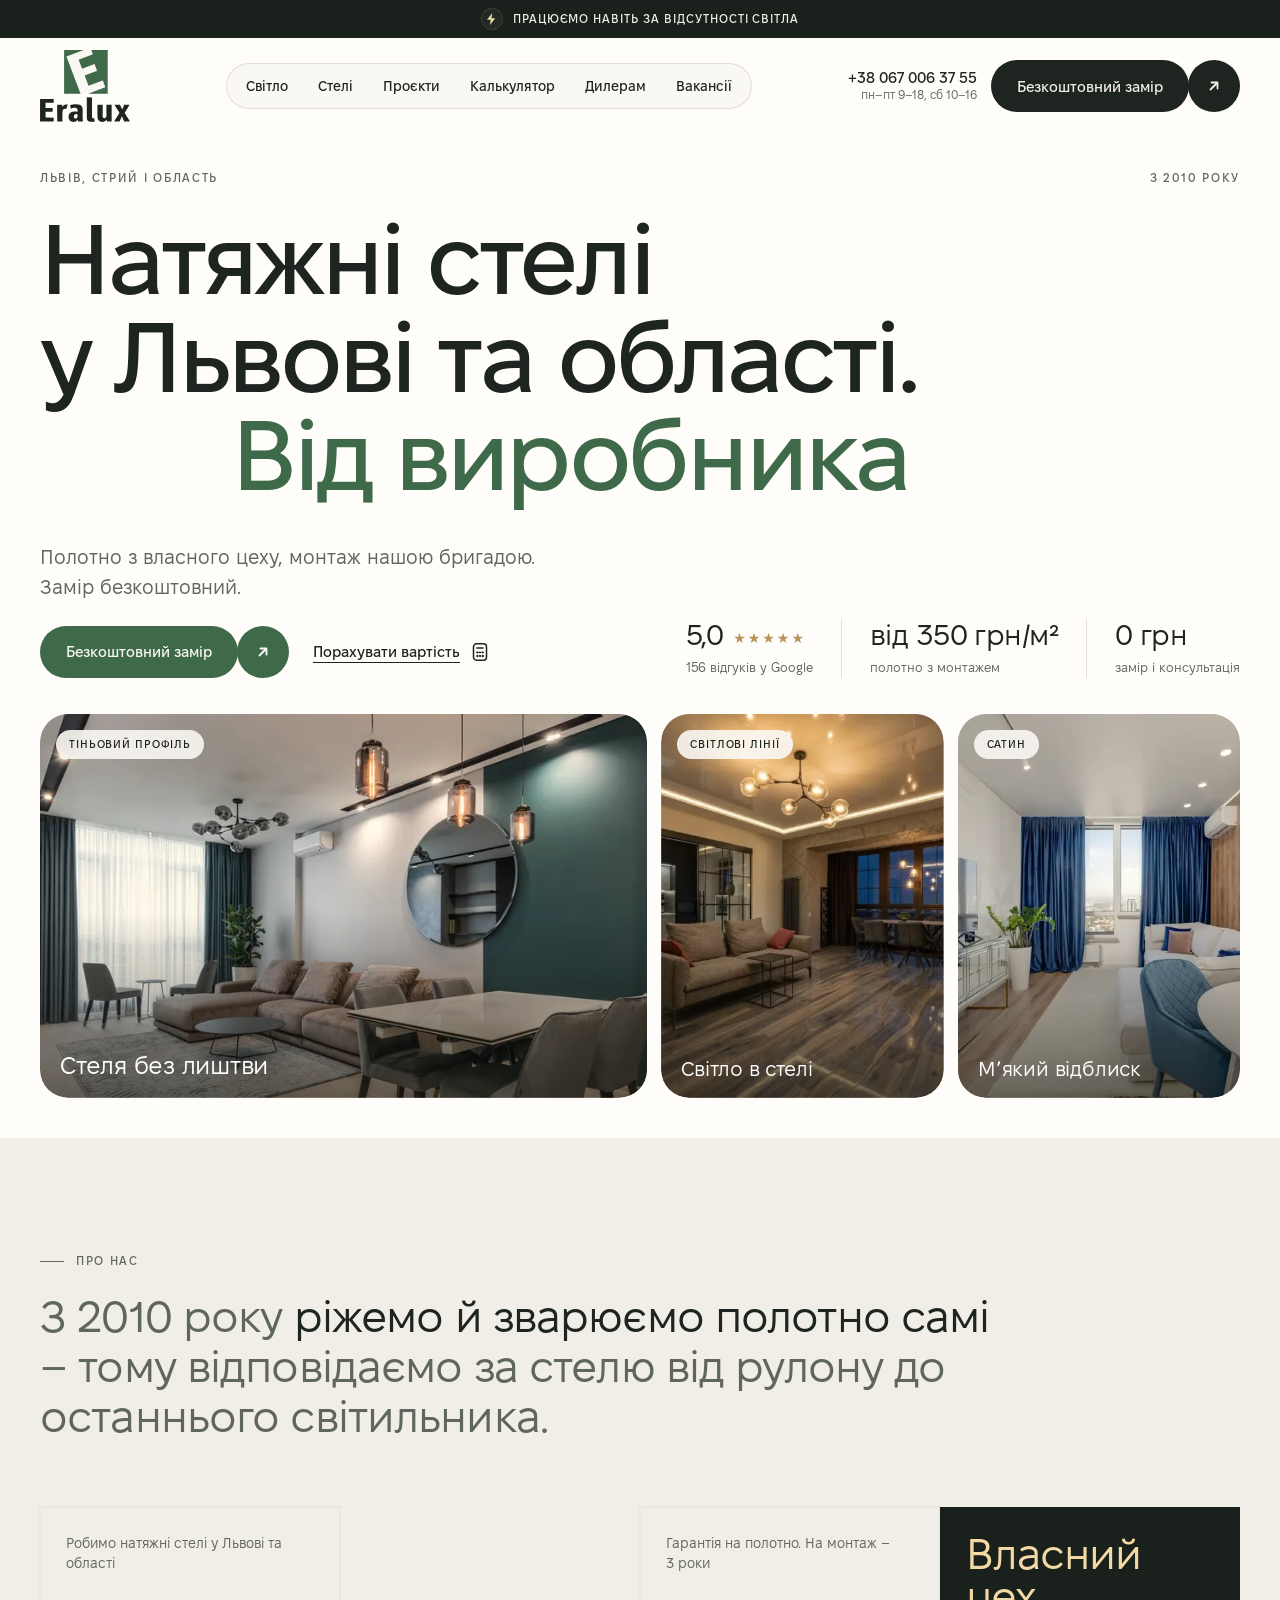
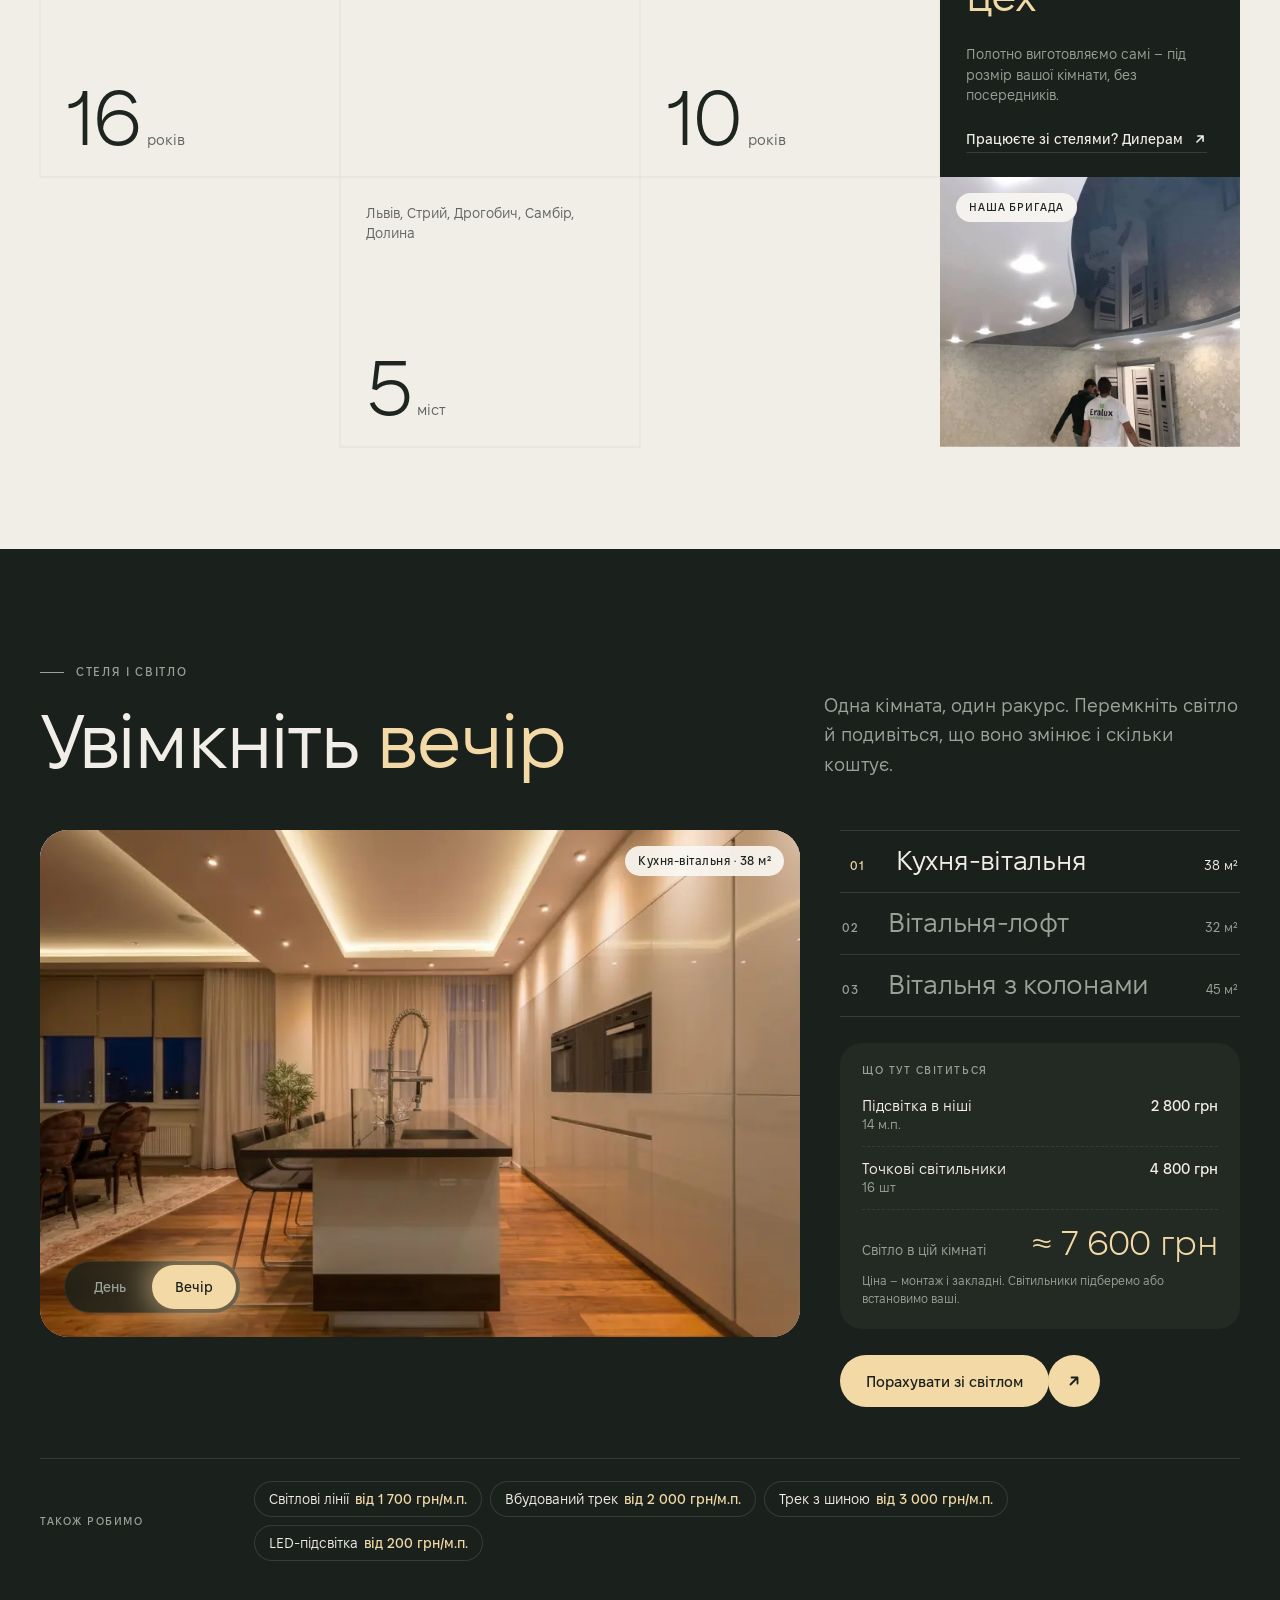
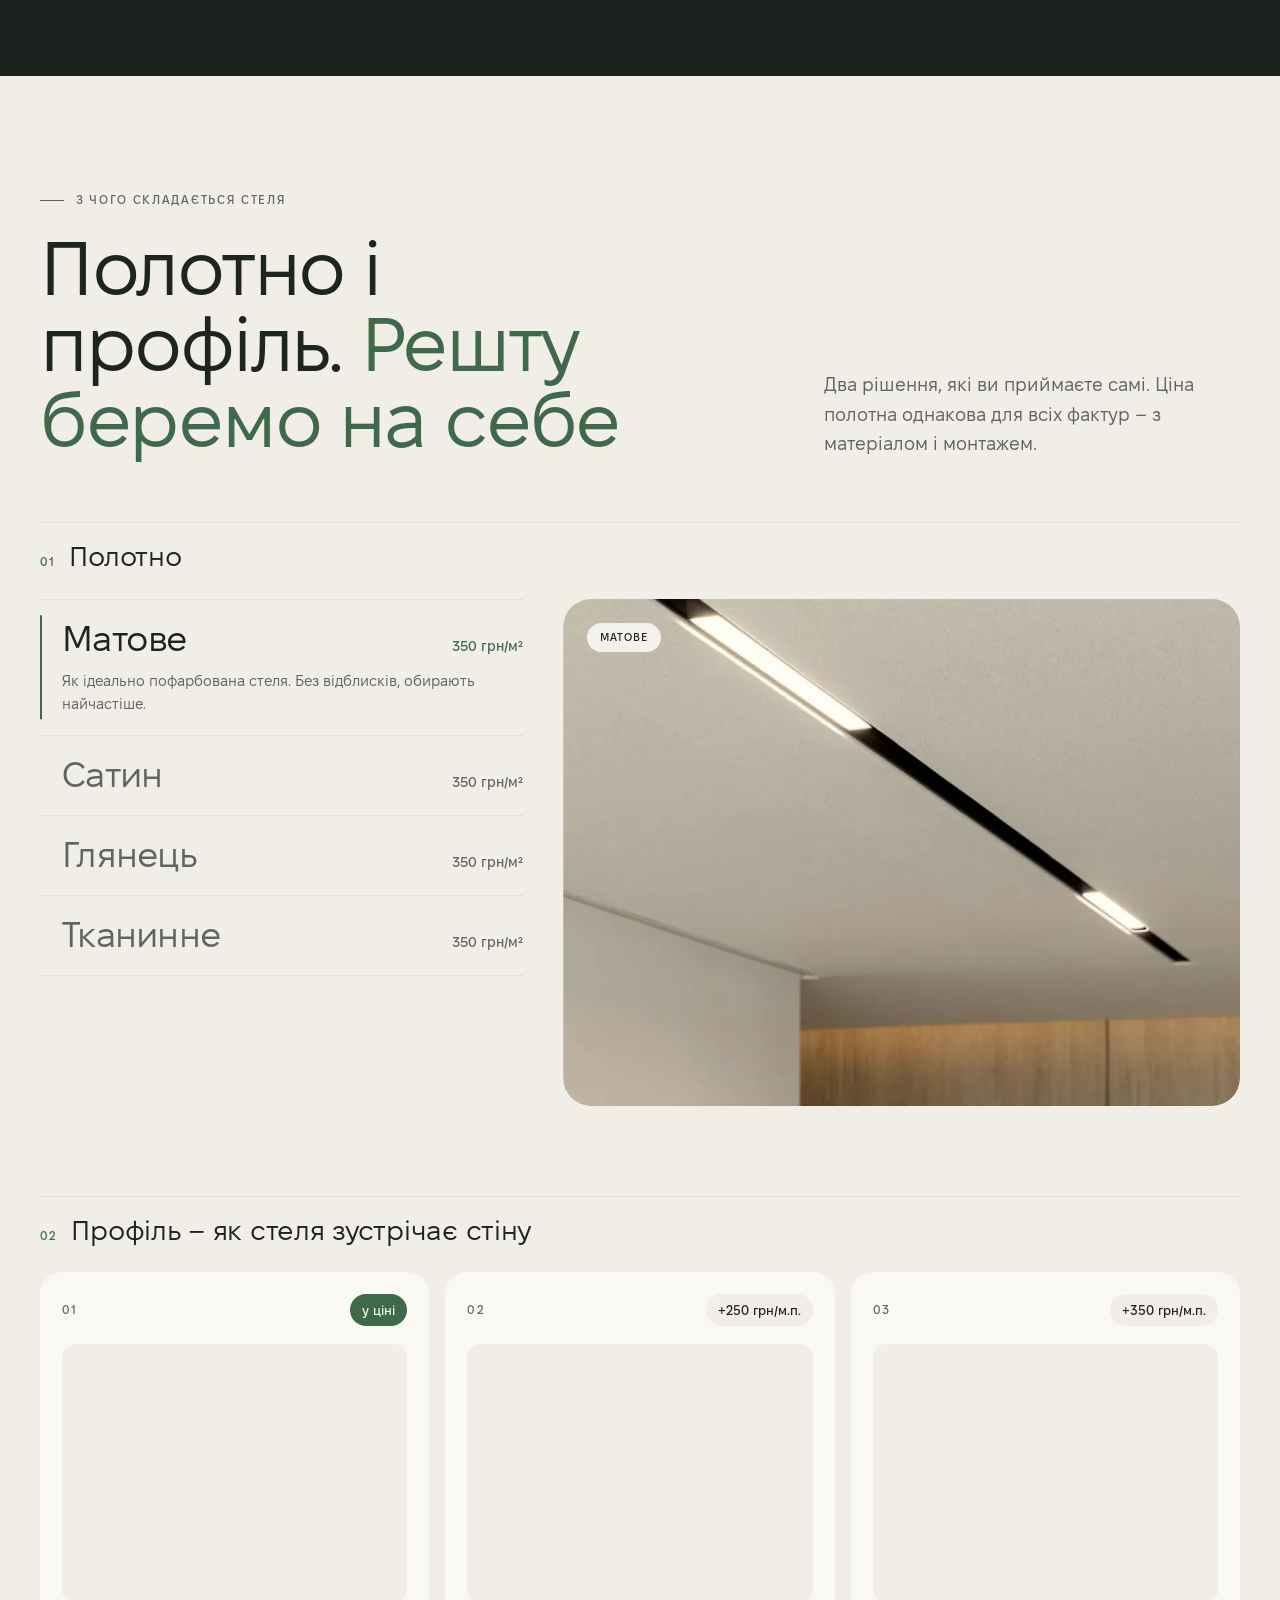
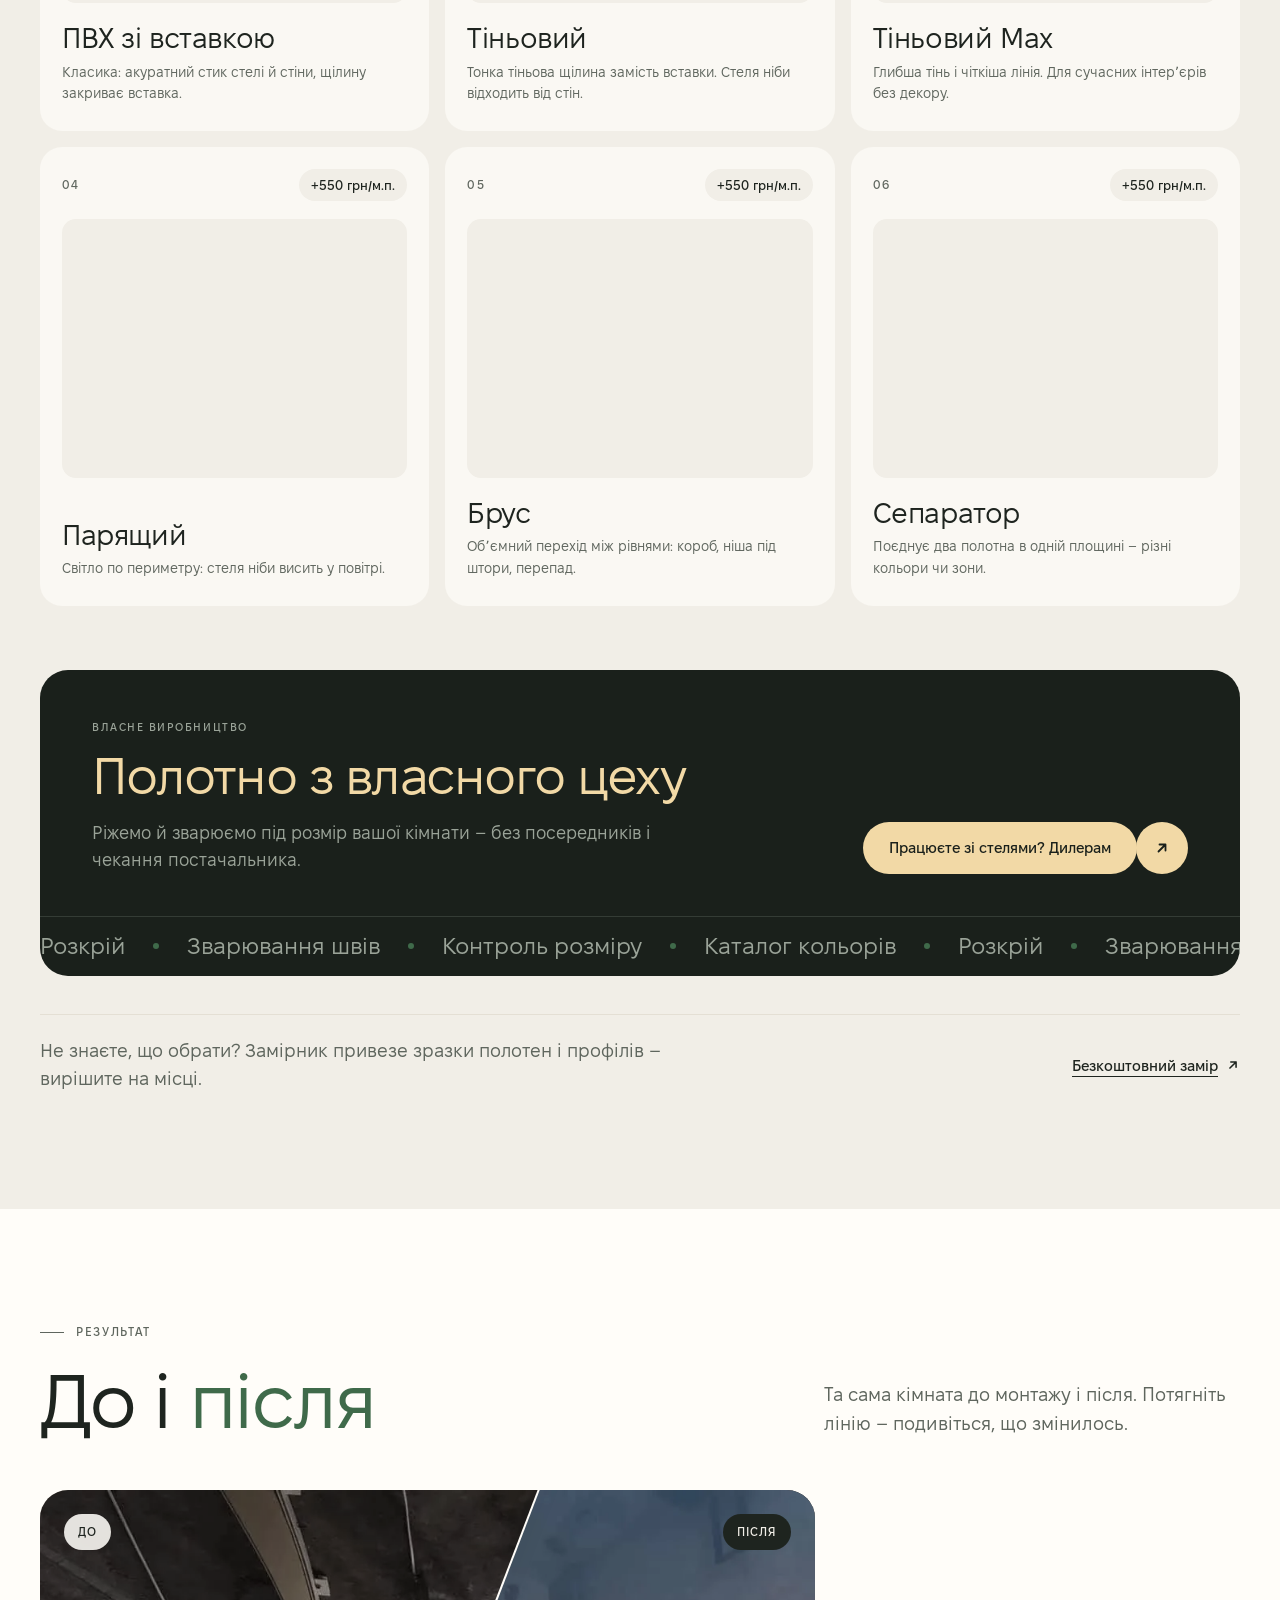
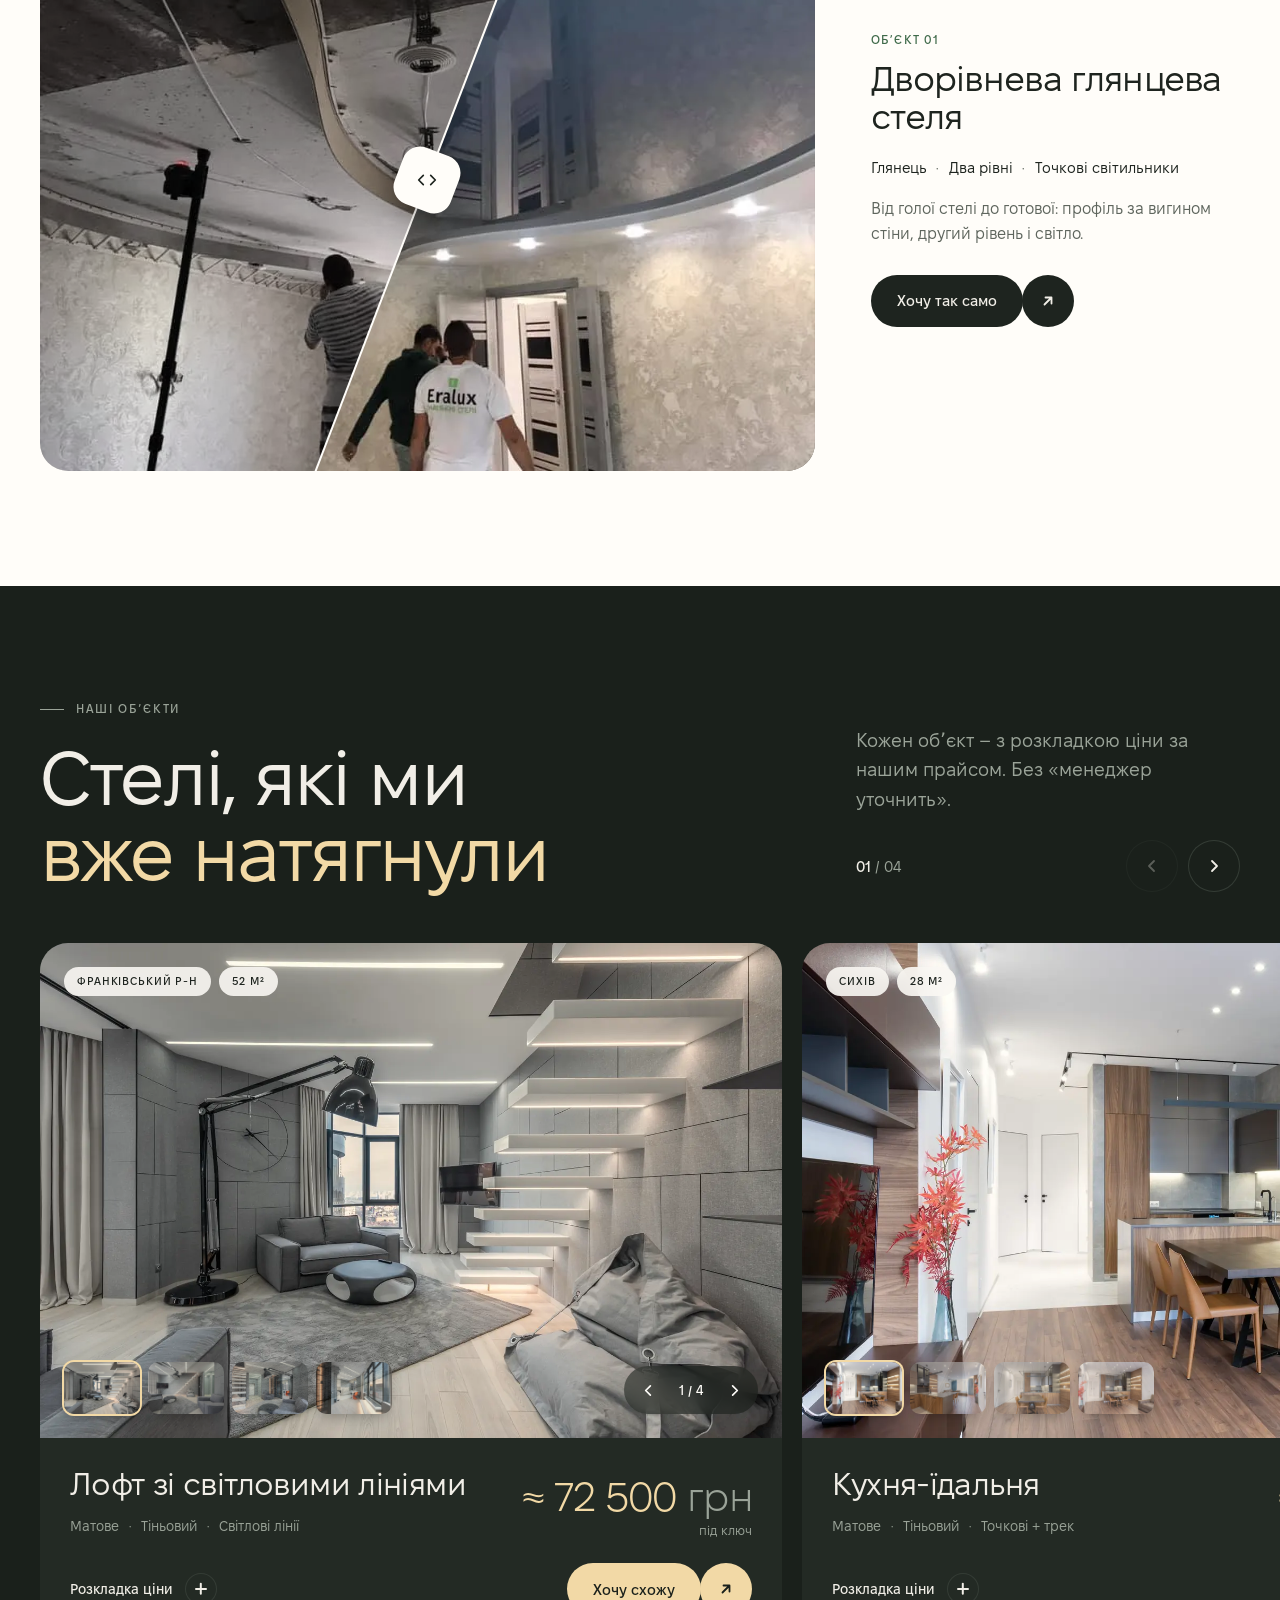
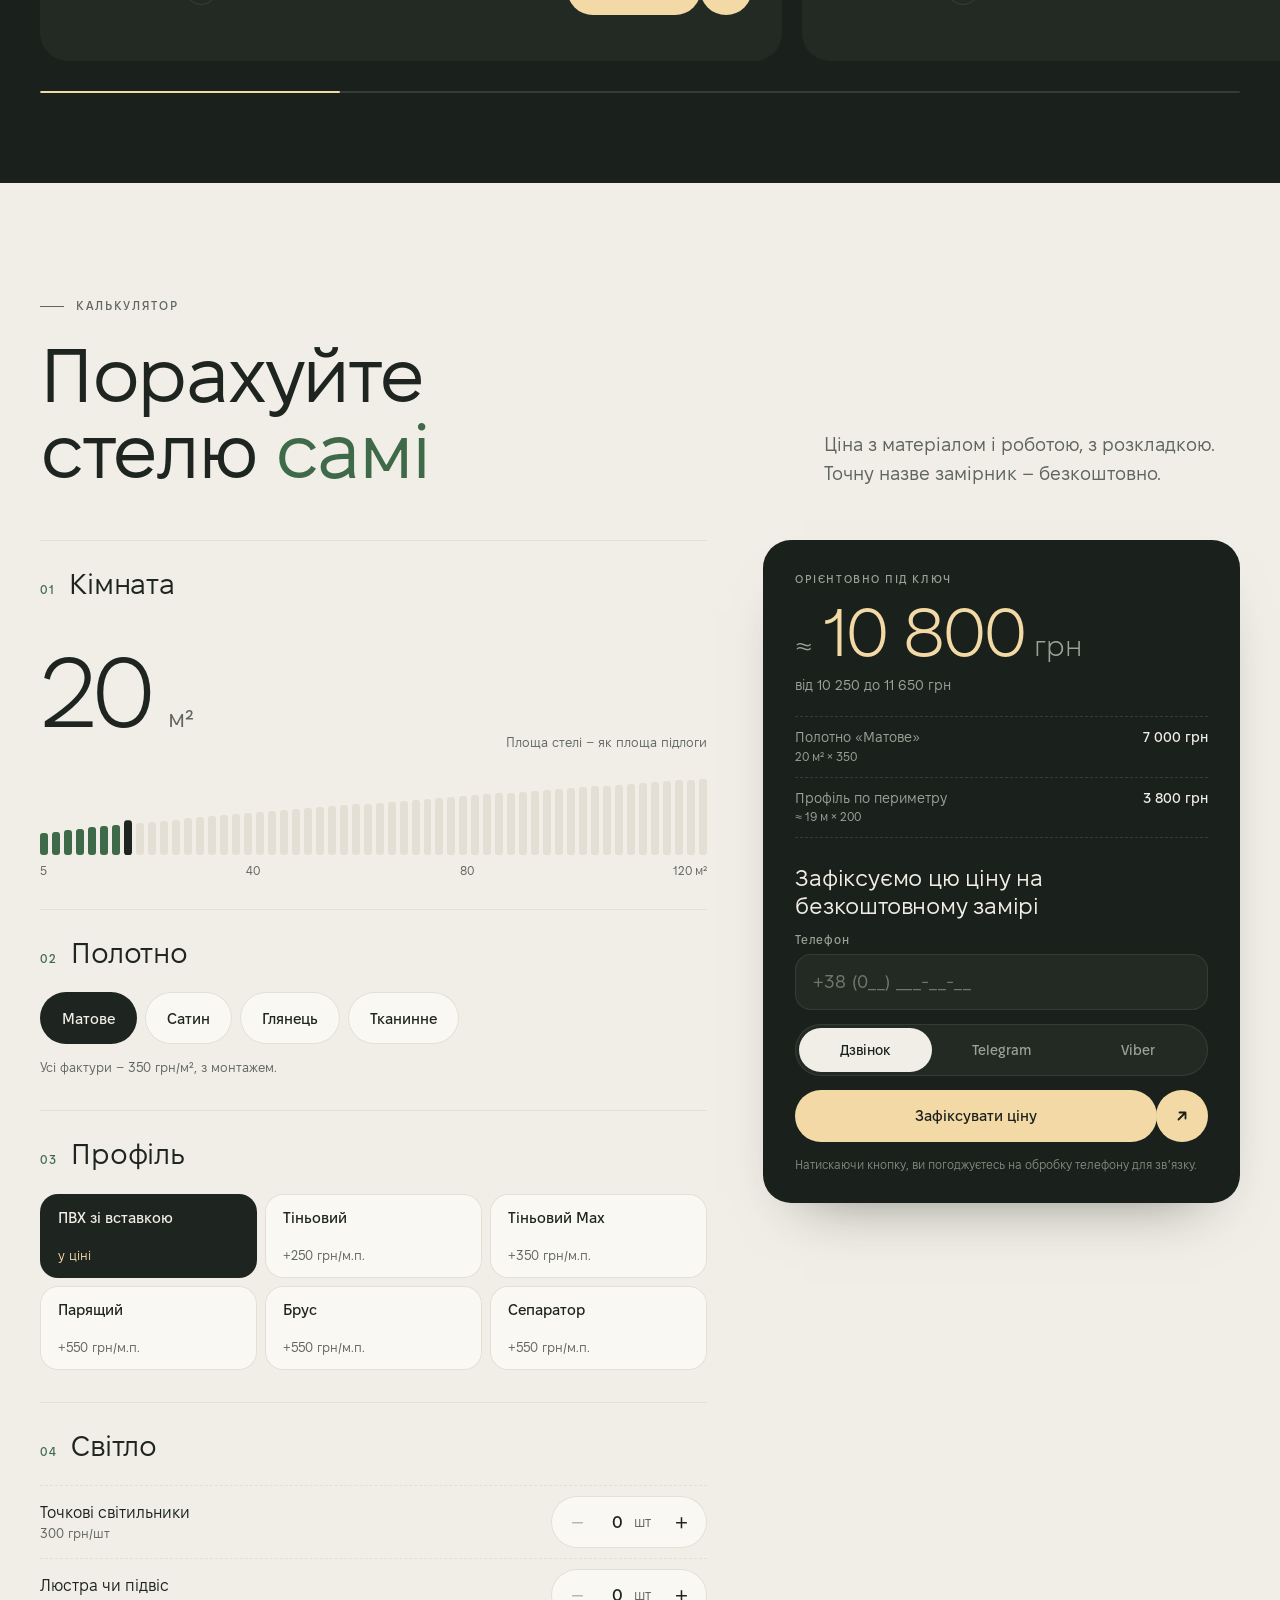
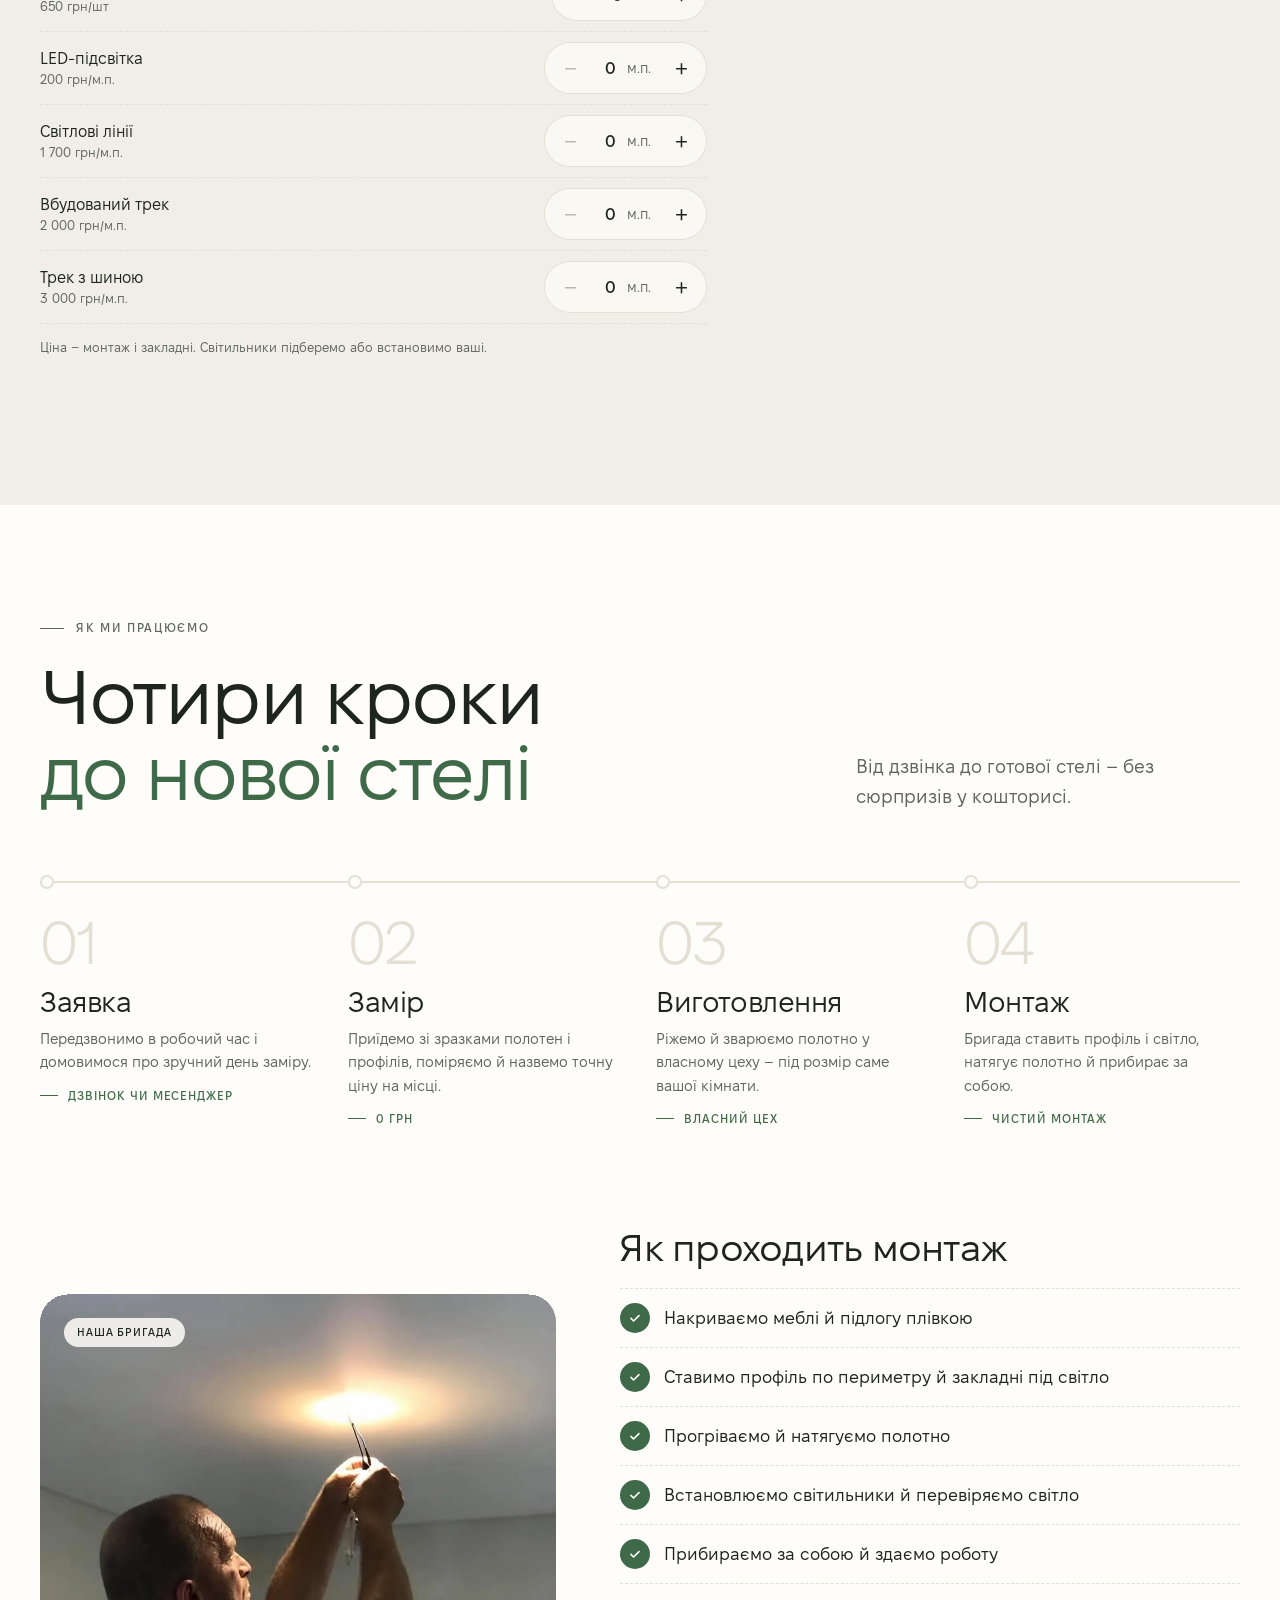
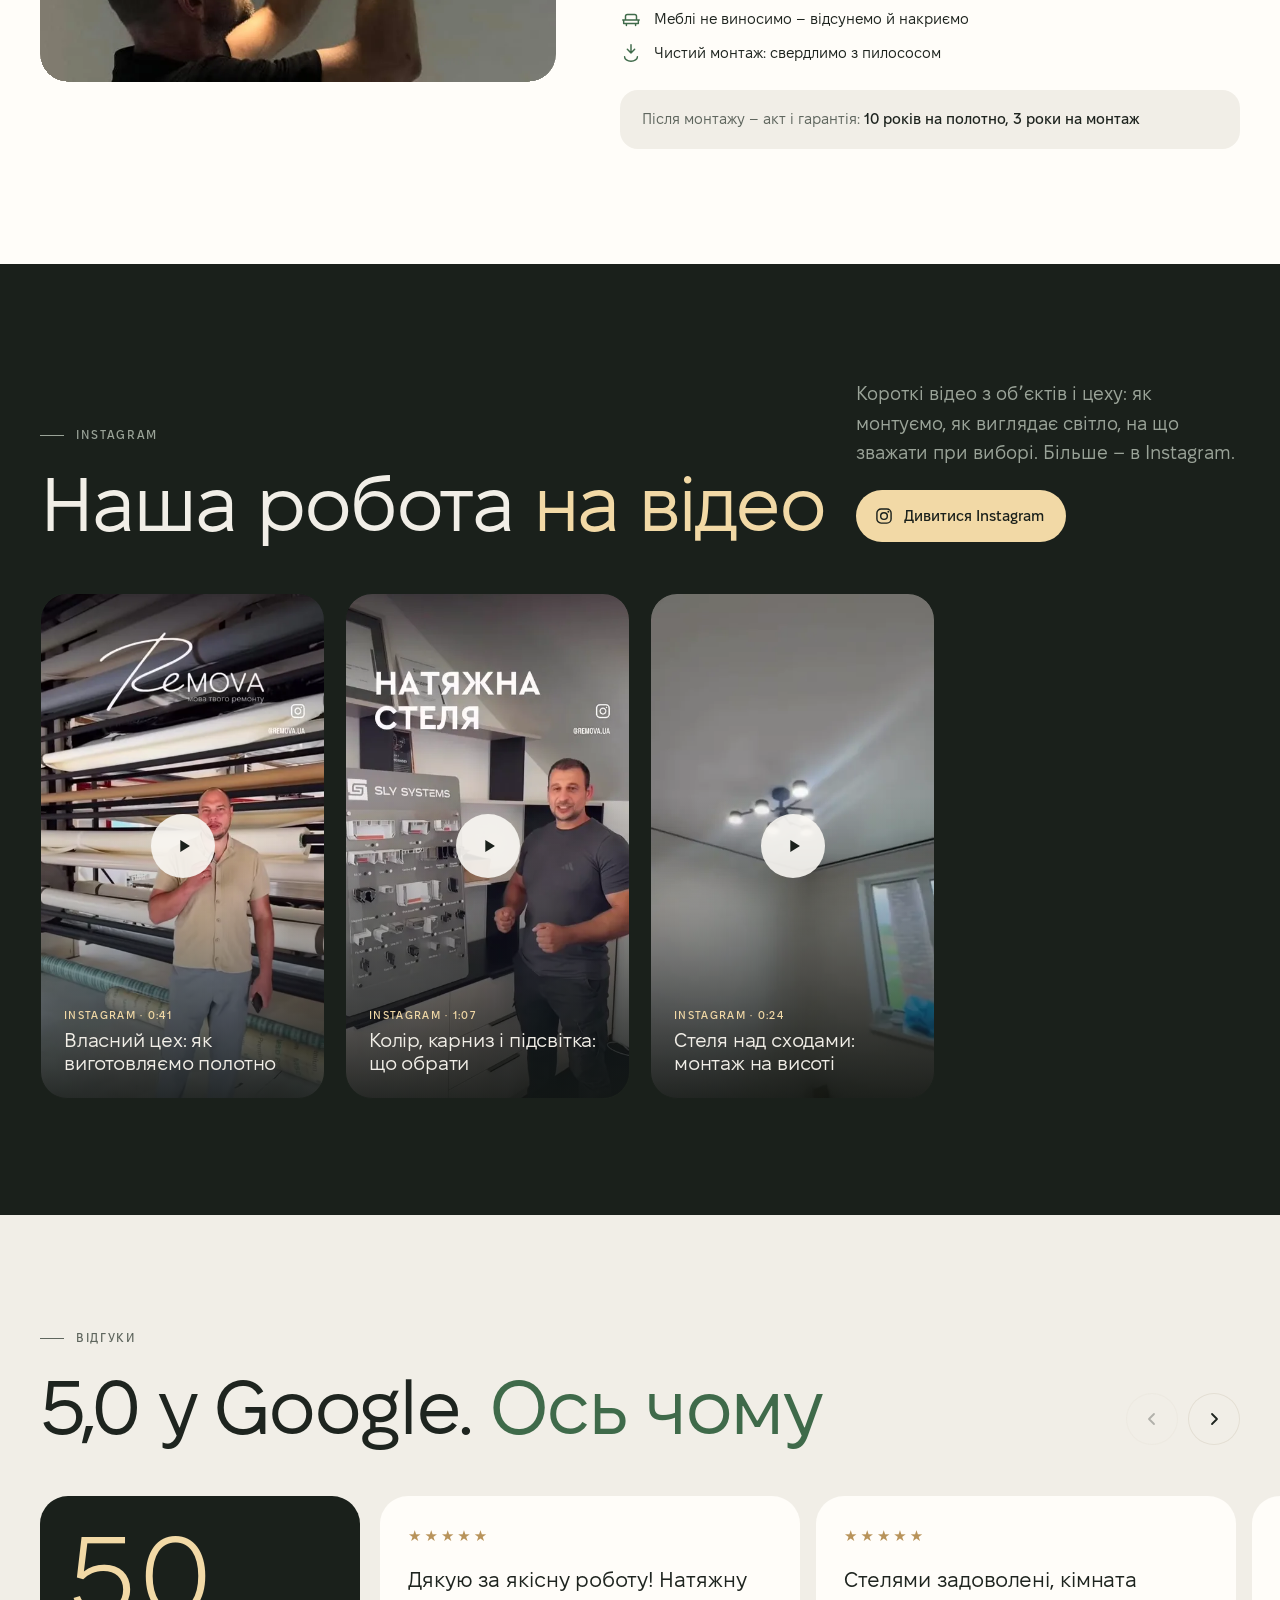
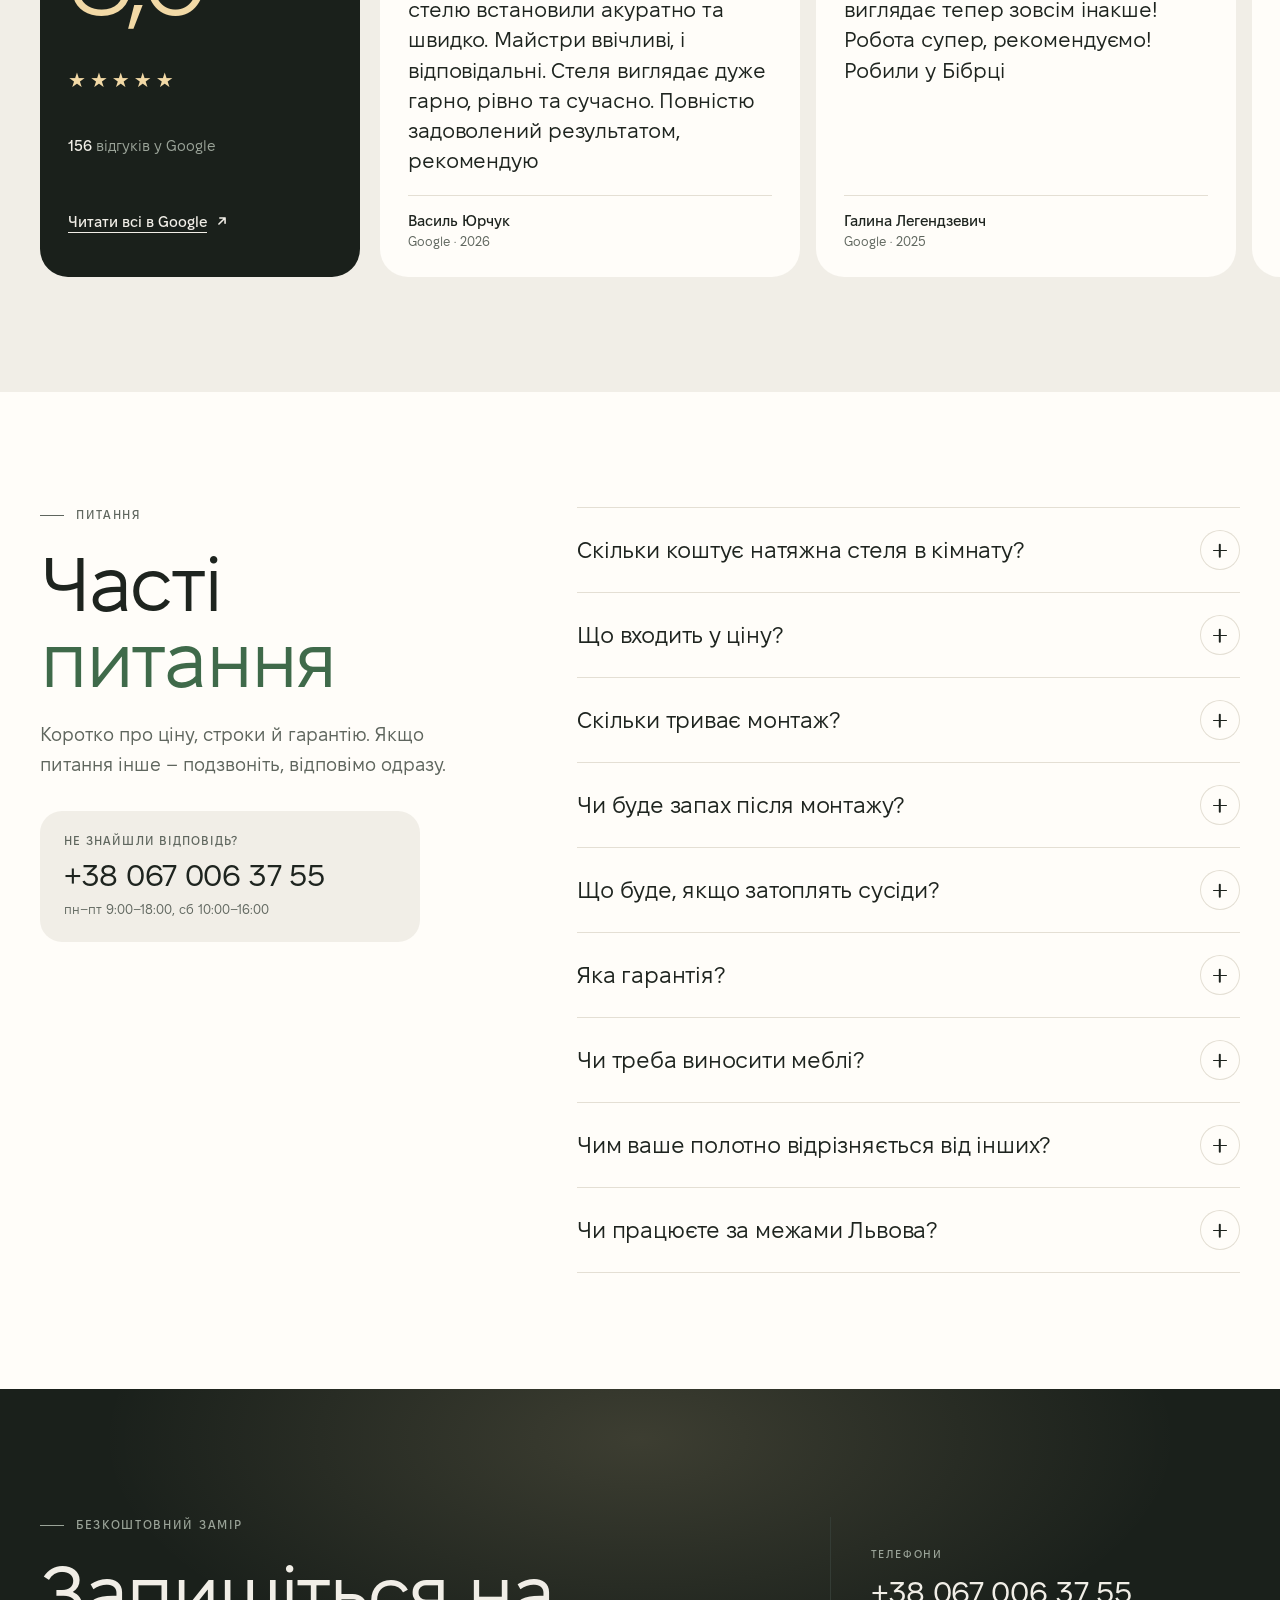
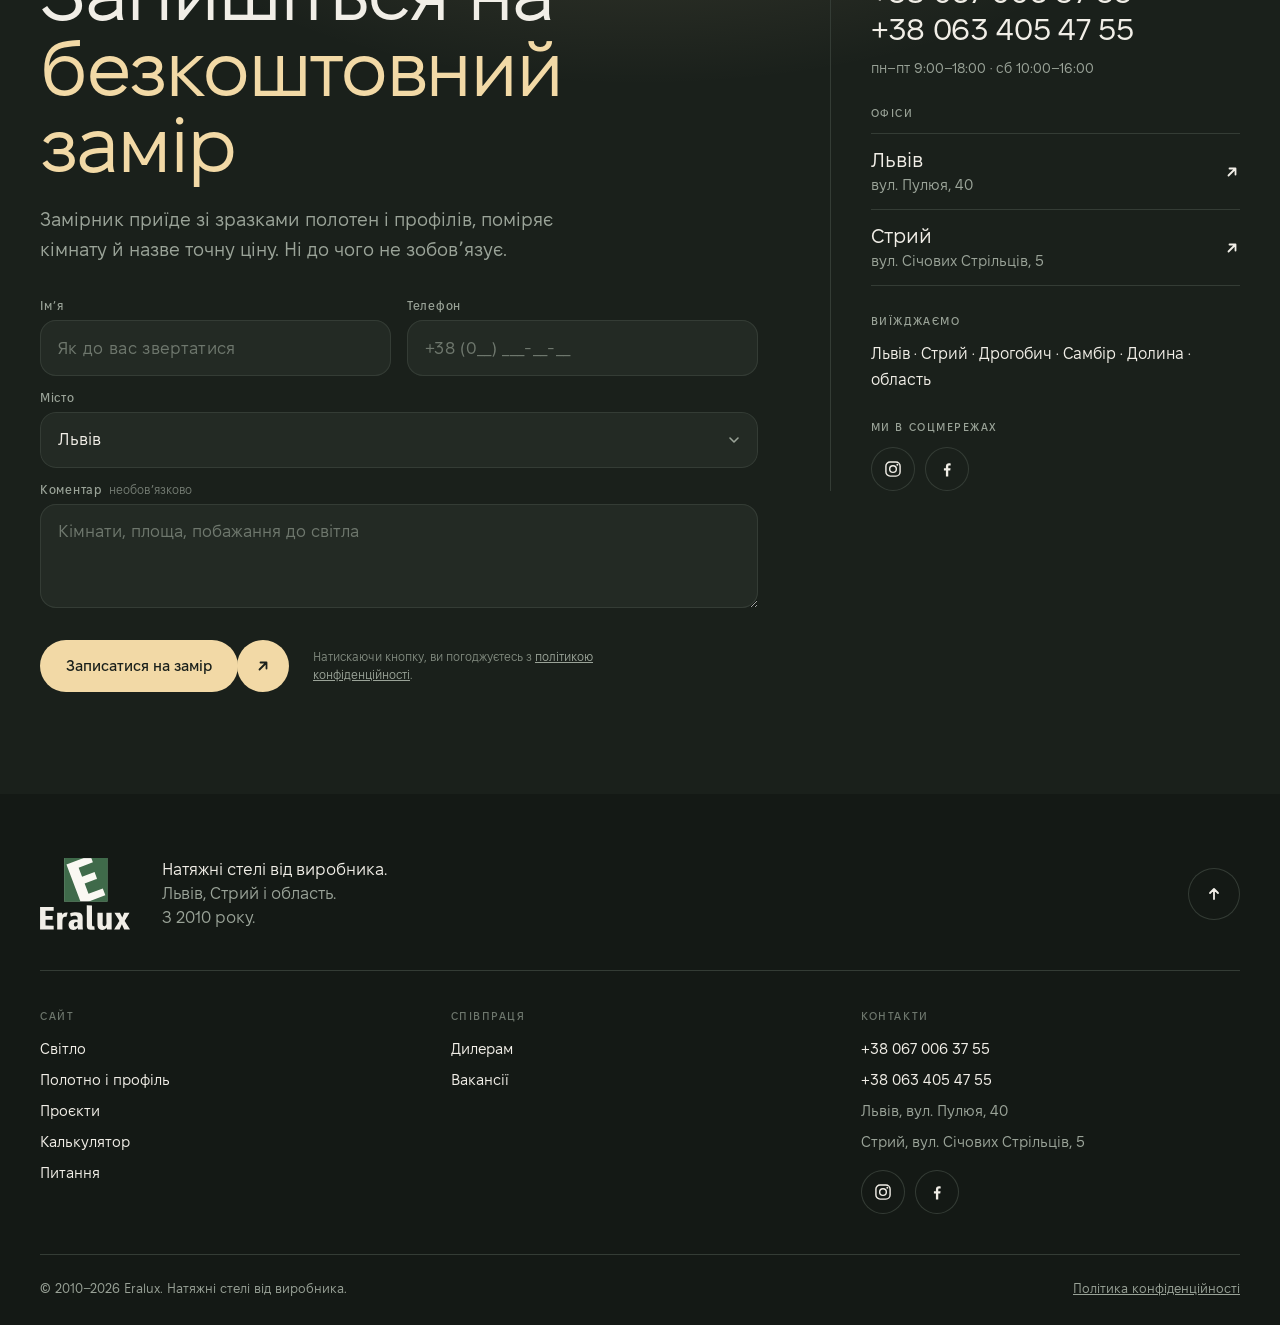
==== commit 7b0996dc: "Відео-картки: обрізка через clip-path, поява без зсуву (iOS) Co-Authored-By: Claude Opus 5.5 <norepl" ====
--- a/index.html
+++ b/index.html
@@ -23,9 +23,9 @@
 <script async src="https://www.googletagmanager.com/gtag/js?id=G-ZHMXN6GPWR"></script>
 <script>window.dataLayer=window.dataLayer||[];function gtag(){dataLayer.push(arguments);}gtag('js',new Date());gtag('config','G-ZHMXN6GPWR');</script>
 <script>!function(f,b,e,v,n,t,s){if(f.fbq)return;n=f.fbq=function(){n.callMethod?n.callMethod.apply(n,arguments):n.queue.push(arguments)};if(!f._fbq)f._fbq=n;n.push=n;n.loaded=!0;n.version='2.0';n.queue=[];t=b.createElement(e);t.async=!0;t.src=v;s=b.getElementsByTagName(e)[0];s.parentNode.insertBefore(t,s)}(window,document,'script','https://connect.facebook.net/en_US/fbevents.js');fbq('init','223537343170667');fbq('track','PageView');</script>
-<link rel="stylesheet" href="assets/css/style.css?v=20261125e">
-<noscript><link rel="stylesheet" href="assets/css/noscript.css?v=20261125e"></noscript>
-<script src="assets/js/boot.js?v=20261125e"></script>
+<link rel="stylesheet" href="assets/css/style.css?v=20261125f">
+<noscript><link rel="stylesheet" href="assets/css/noscript.css?v=20261125f"></noscript>
+<script src="assets/js/boot.js?v=20261125f"></script>
 <script type="application/ld+json">
 {
   "@context": "https://schema.org",
@@ -893,6 +893,6 @@
   <a class="mbar__go" href="#measure">Безкоштовний замір</a>
 </div>
 
-<script src="assets/js/main.js?v=20261125e" defer></script>
+<script src="assets/js/main.js?v=20261125f" defer></script>
 </body>
 </html>
--- a/assets/css/style.css
+++ b/assets/css/style.css
@@ -999,7 +999,8 @@
 @media (min-width: 768px) { .vids__list, .vids__list.is-many { grid-auto-columns: calc((100% - 40px) / 3); gap: 20px; } }
 @media (min-width: 1024px) { .vids__list, .vids__list.is-many { grid-auto-flow: row; grid-auto-columns: auto; grid-template-columns: repeat(4, minmax(0, 1fr)); overflow: visible; margin-right: 0; padding-right: 0; } }
 .reel { scroll-snap-align: start; }
-.reel__btn { position: relative; display: block; width: 100%; aspect-ratio: 9 / 16; border-radius: var(--r-lg); overflow: hidden; background: var(--night-2); color: var(--linen); text-align: left; cursor: pointer; isolation: isolate; transform: translateZ(0); -webkit-mask-image: -webkit-radial-gradient(white, black); }
+.reel__btn { position: relative; display: block; width: 100%; aspect-ratio: 9 / 16; border-radius: var(--r-lg); overflow: hidden; background: var(--night-2); color: var(--linen); text-align: left; cursor: pointer; isolation: isolate; -webkit-clip-path: inset(0 round var(--r-lg)); clip-path: inset(0 round var(--r-lg)); }
+.reel[data-reveal] { transform: none !important; }
 .reel__poster, .reel__prev { backface-visibility: hidden; border-radius: inherit; }
 .reel__poster, .reel__prev { position: absolute; inset: 0; width: 100%; height: 100%; object-fit: cover; transition: transform 1.2s var(--ease), opacity .6s var(--ease); }
 .reel__prev { opacity: 0; }
@@ -1014,7 +1015,7 @@
 @media (min-width: 768px) { .reel__meta { padding: 24px; } }
 .reel__src { font: 500 11px/1 var(--text); letter-spacing: .12em; text-transform: uppercase; color: var(--glow); }
 .reel__t { font: 400 clamp(16px, .5vw + 13px, 22px)/1.2 var(--display); letter-spacing: -.01em; }
-@media (max-width: 479px) { .reel__play { width: 52px; height: 52px; margin: -26px 0 0 -26px; } .reel__meta { padding: 14px; } .reel__btn { border-radius: 18px; } }
+@media (max-width: 479px) { .reel__play { width: 52px; height: 52px; margin: -26px 0 0 -26px; } .reel__meta { padding: 14px; } .reel__btn { border-radius: 18px; -webkit-clip-path: inset(0 round 18px); clip-path: inset(0 round 18px); } }
 
 .vbox { padding: 0; border: 0; background: transparent; max-width: none; max-height: none; width: 100%; height: 100%; color: var(--linen); }
 .vbox::backdrop { background: rgba(14, 17, 15, .92); -webkit-backdrop-filter: blur(6px); backdrop-filter: blur(6px); }
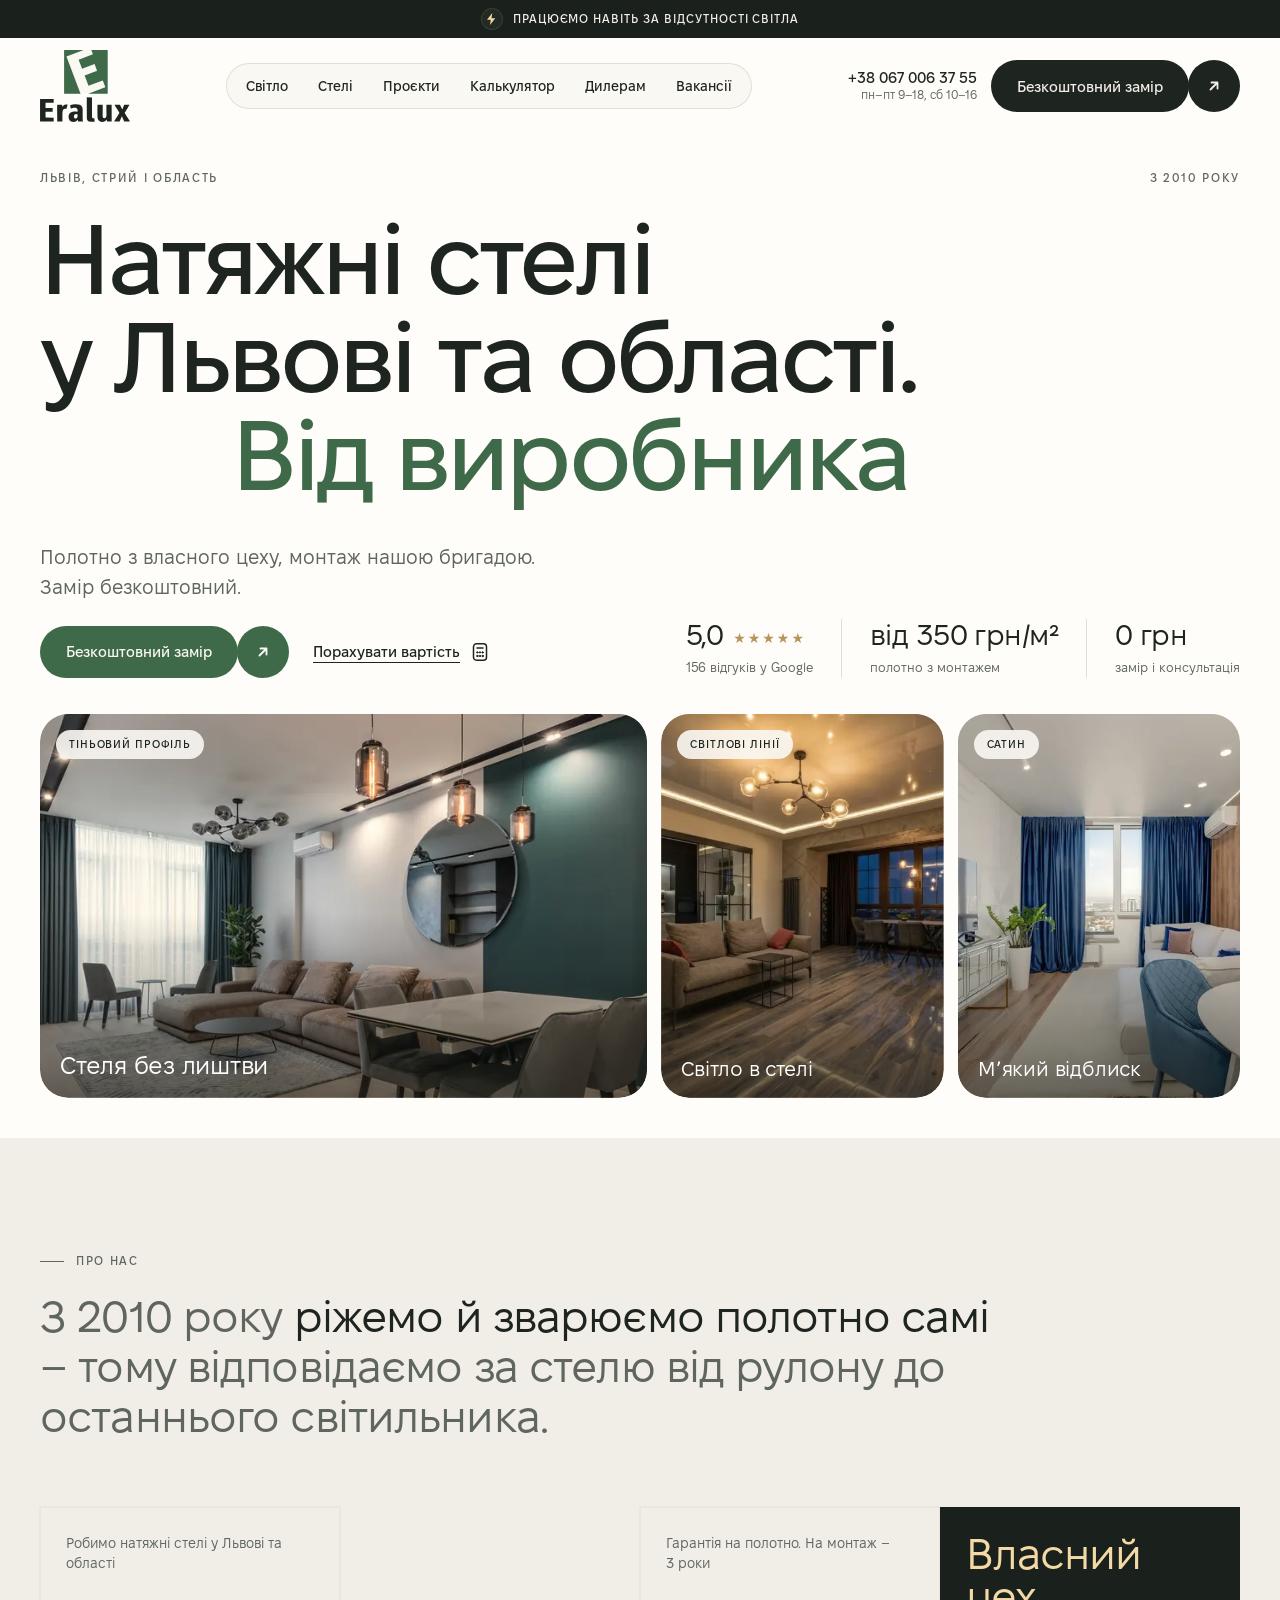
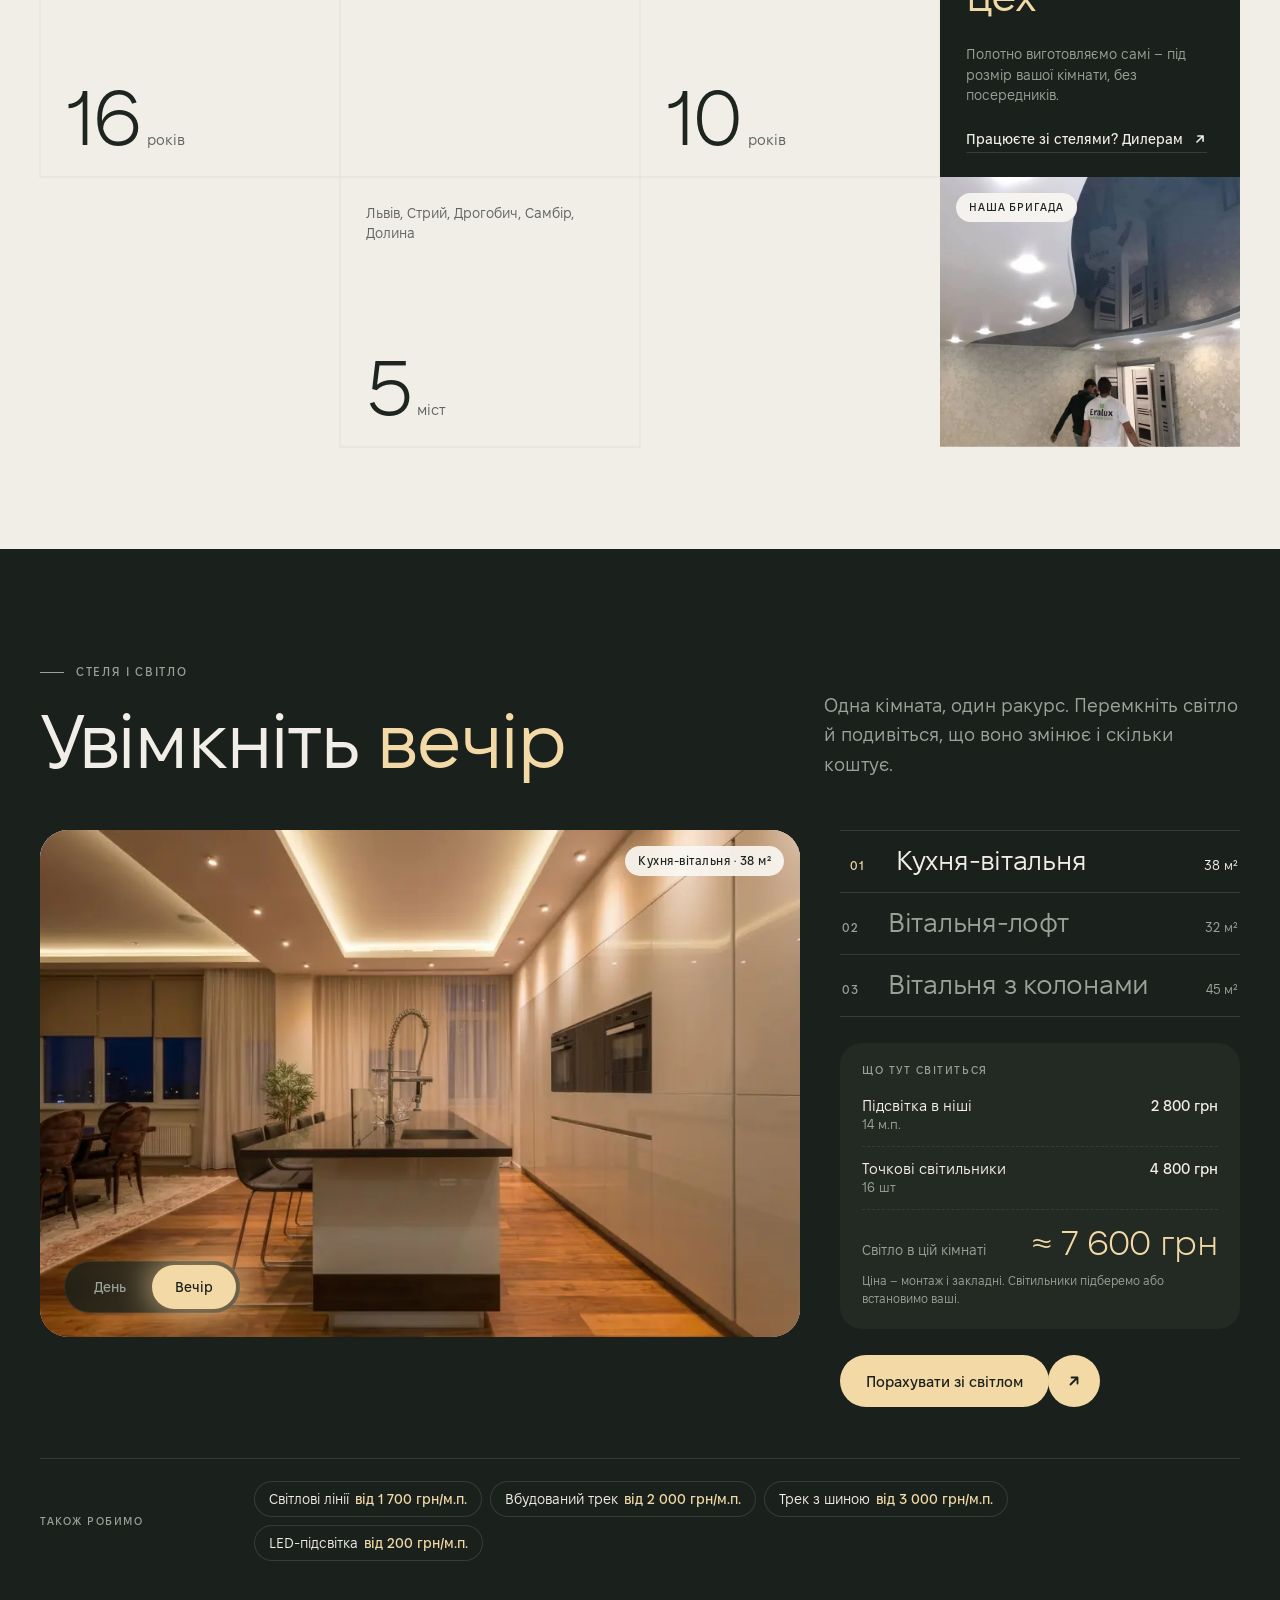
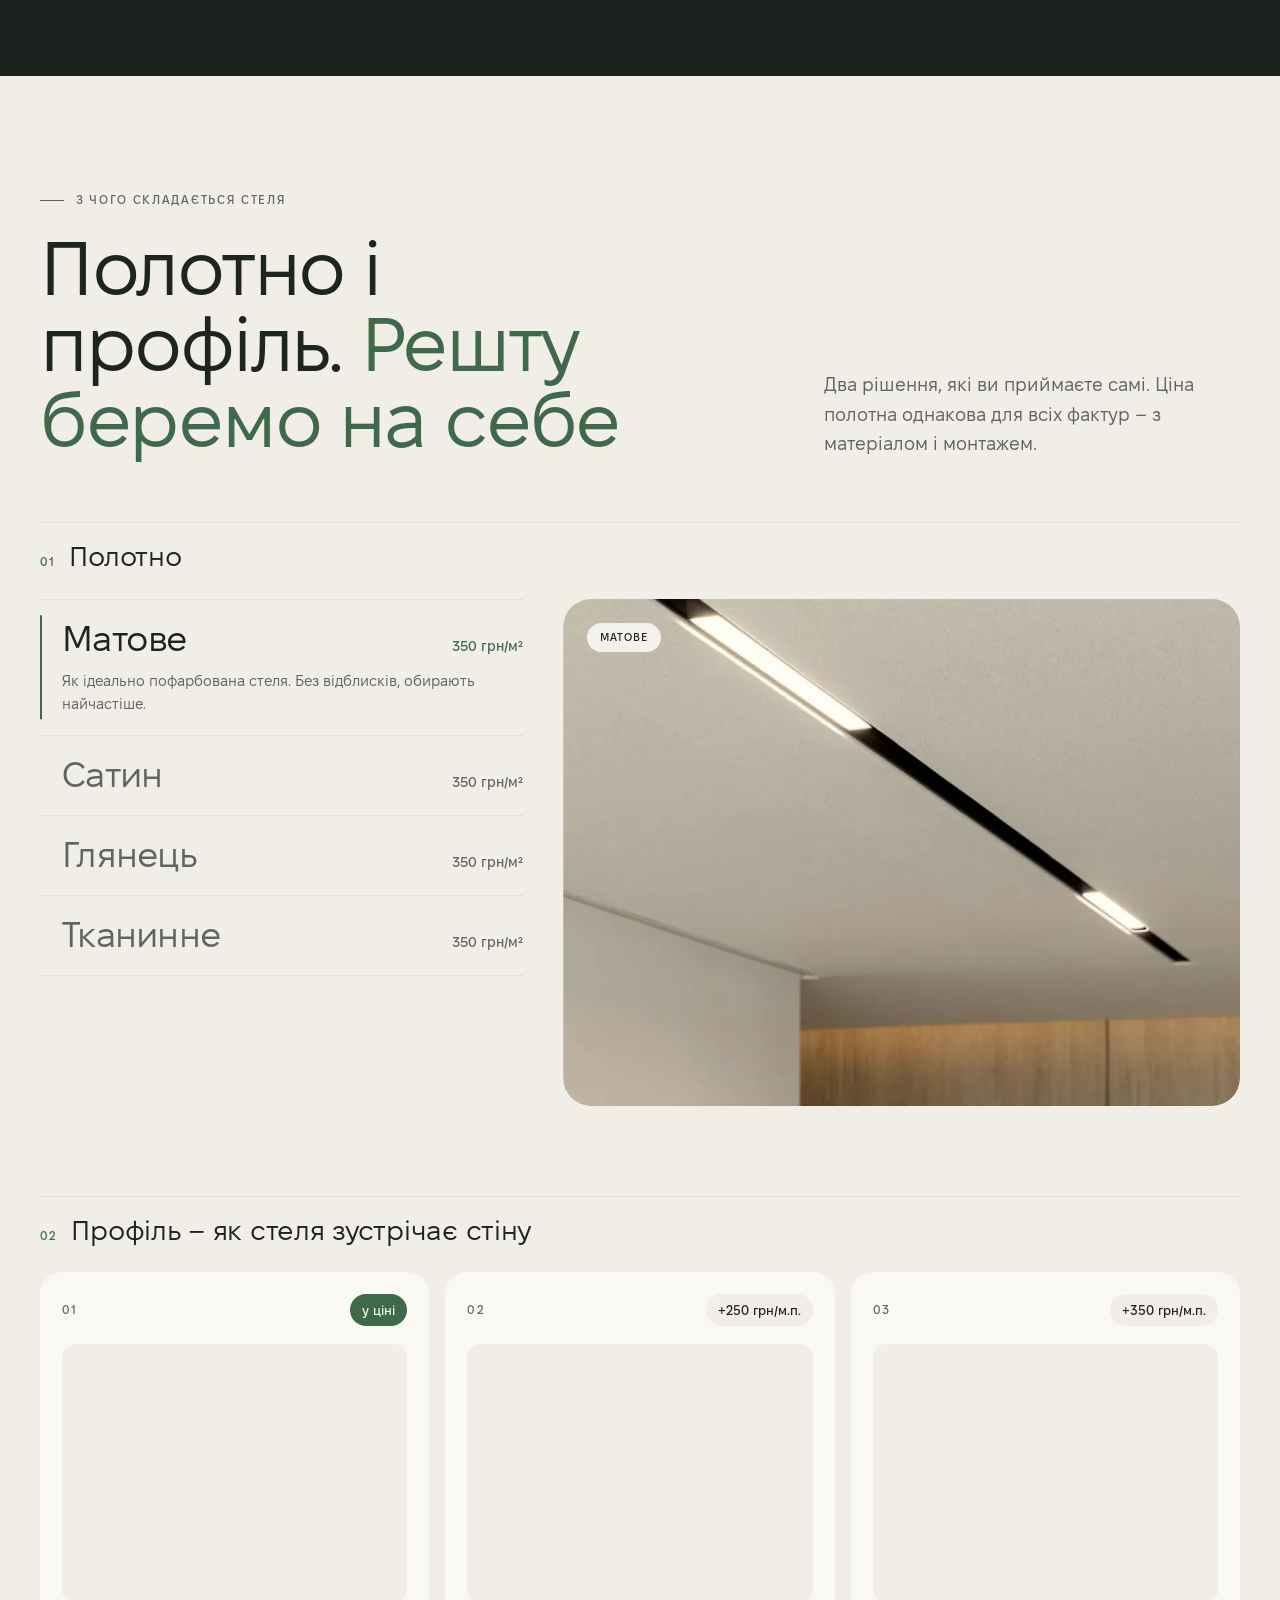
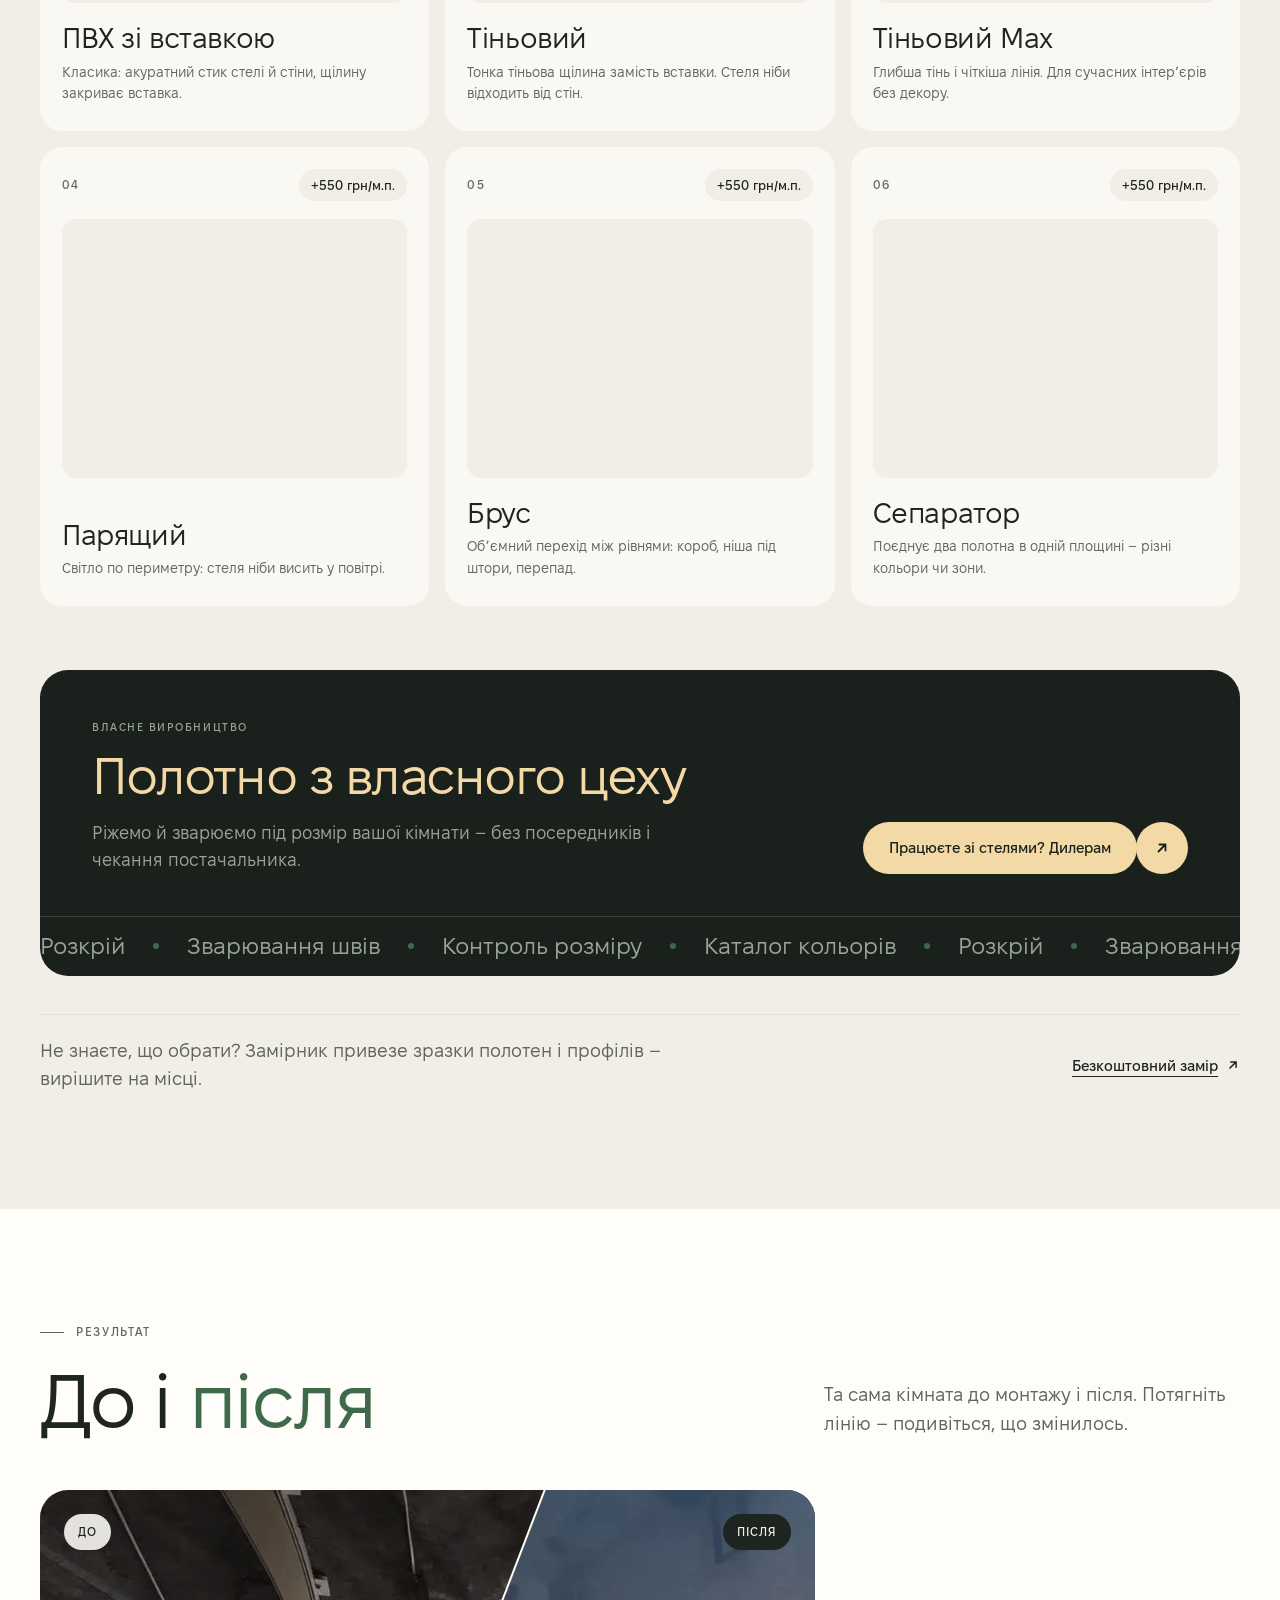
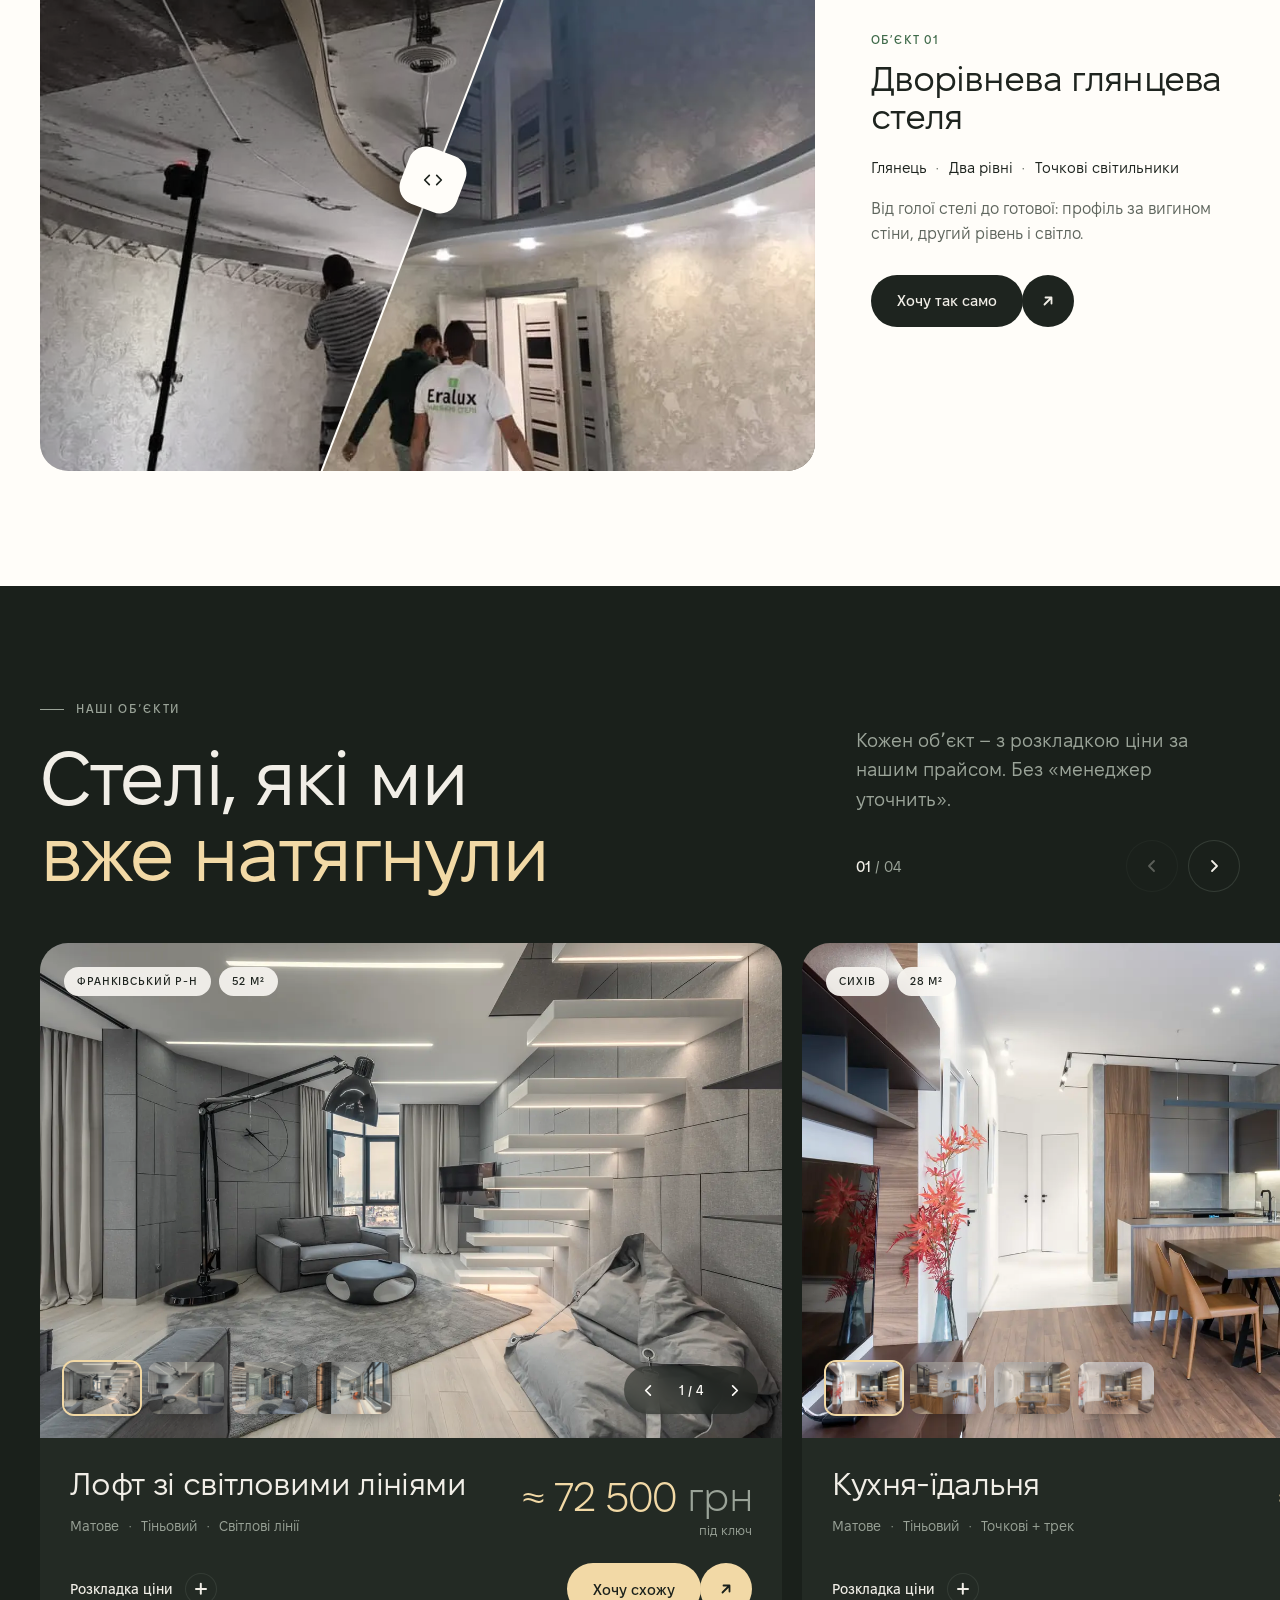
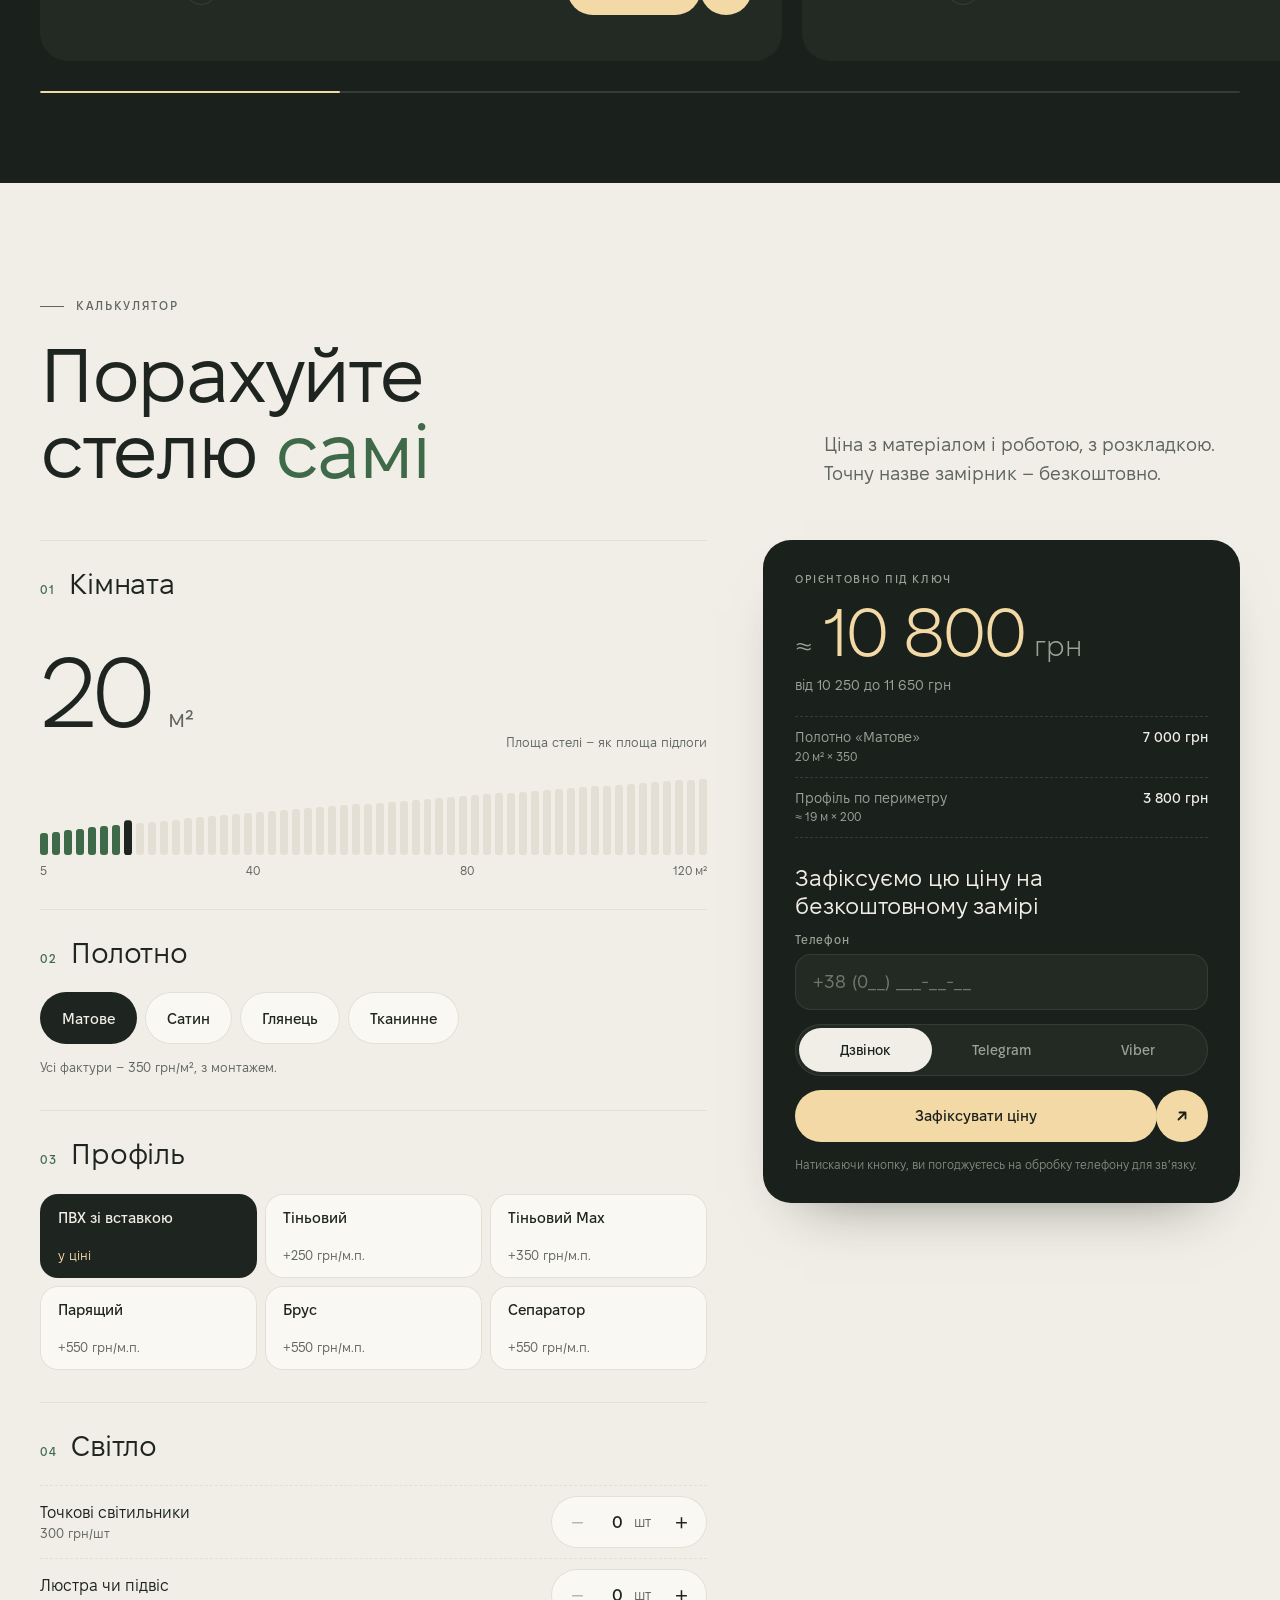
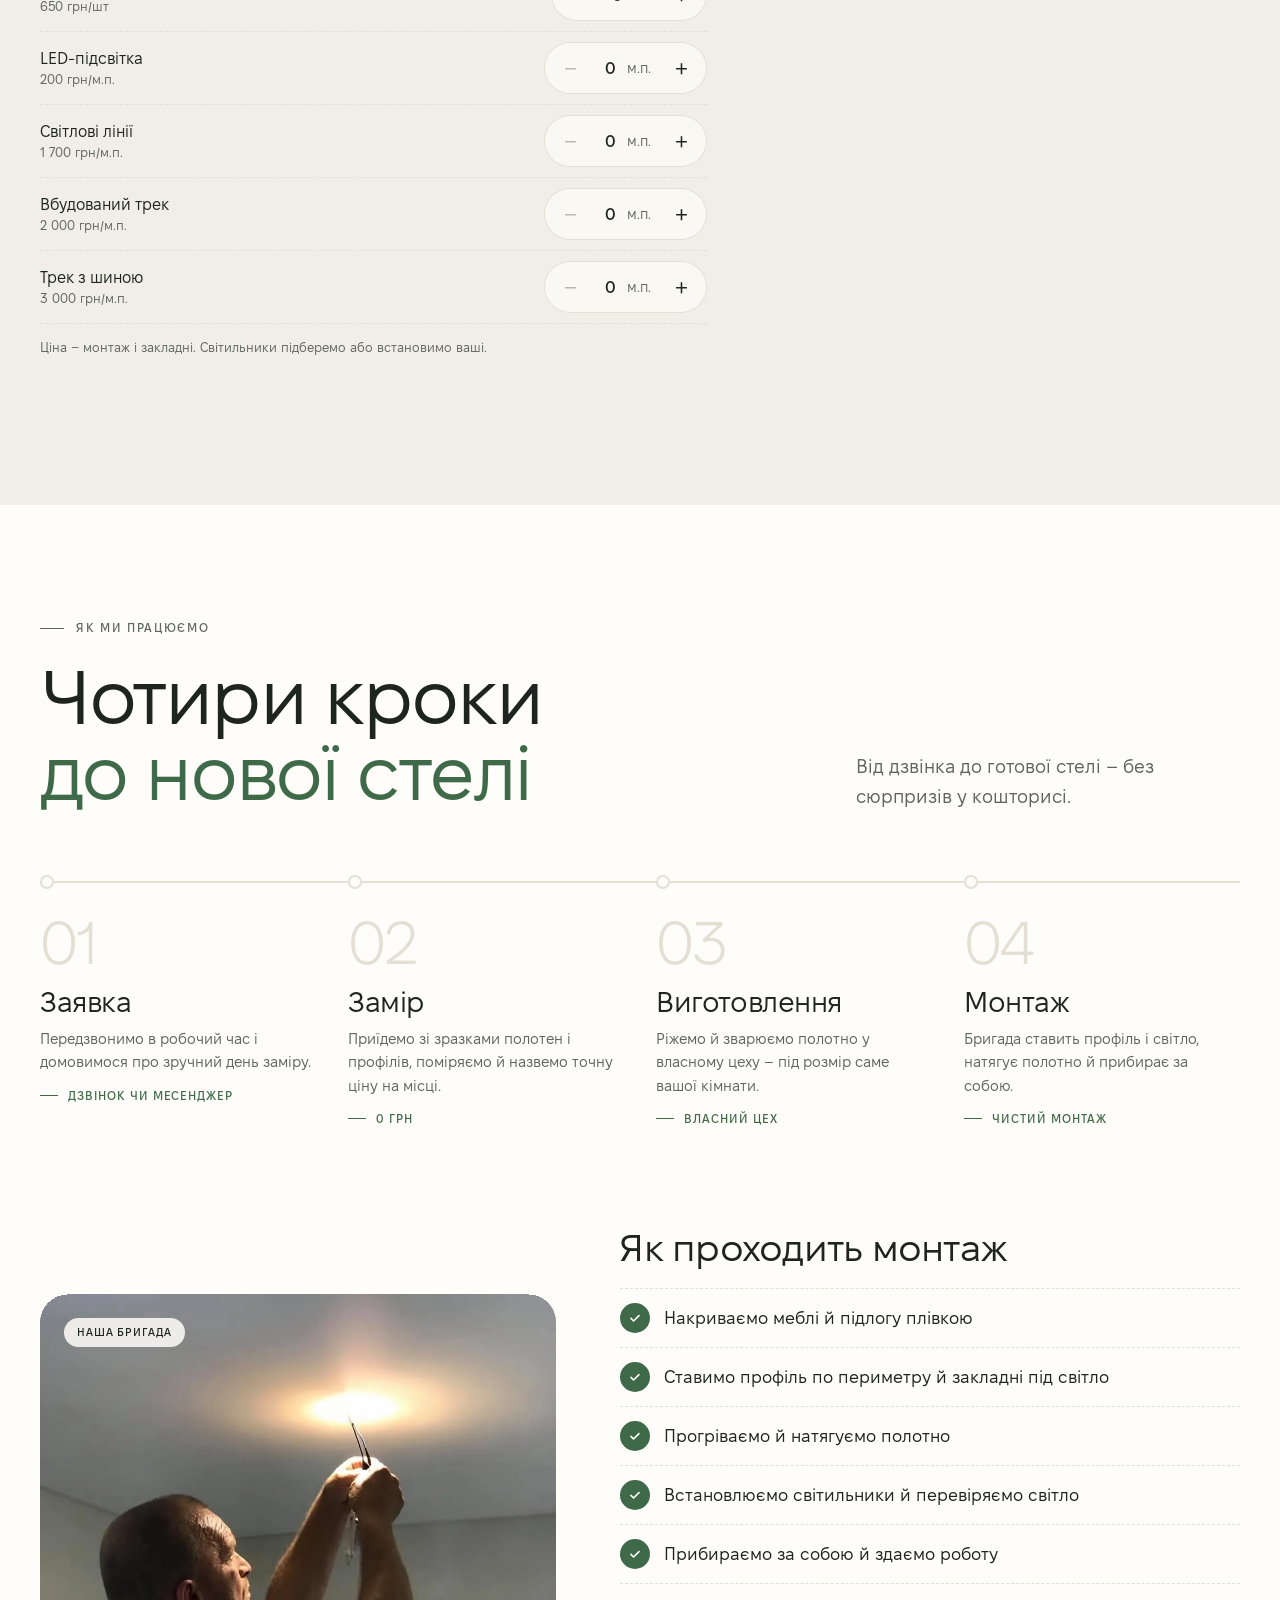
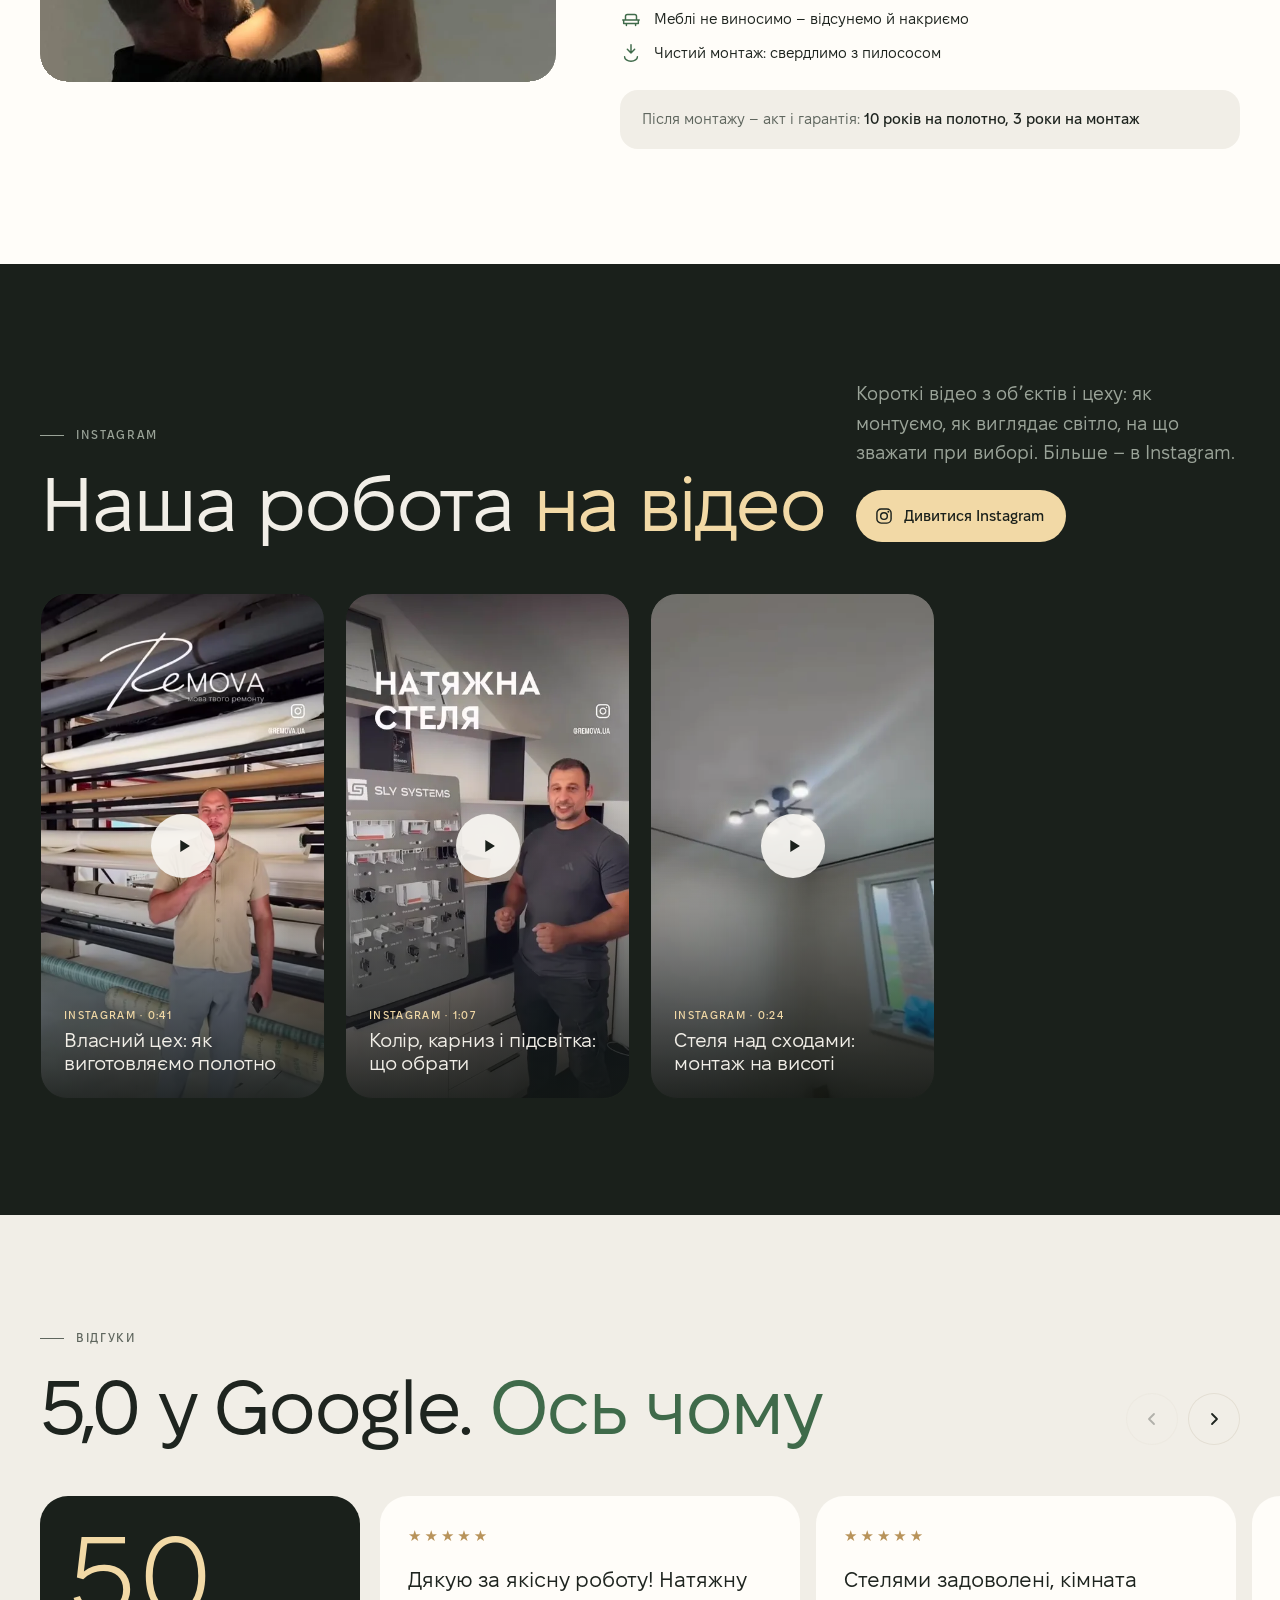
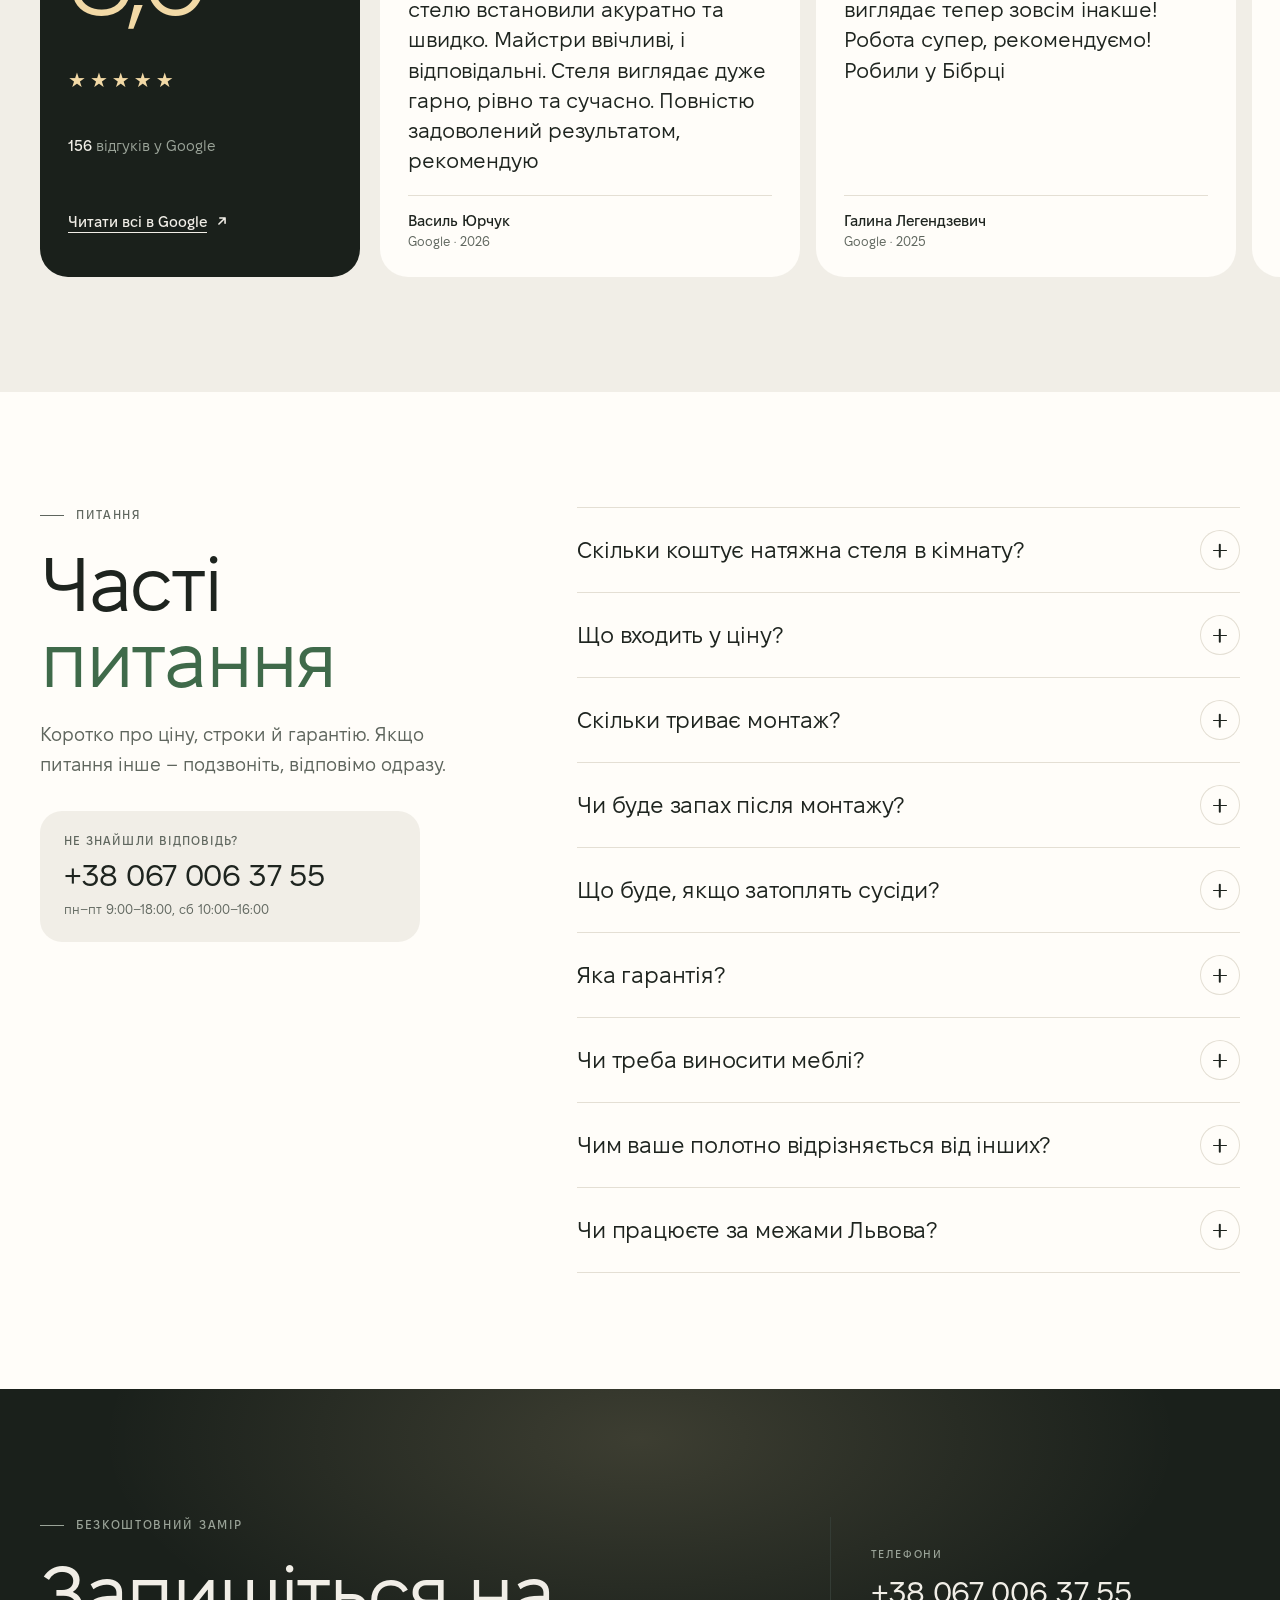
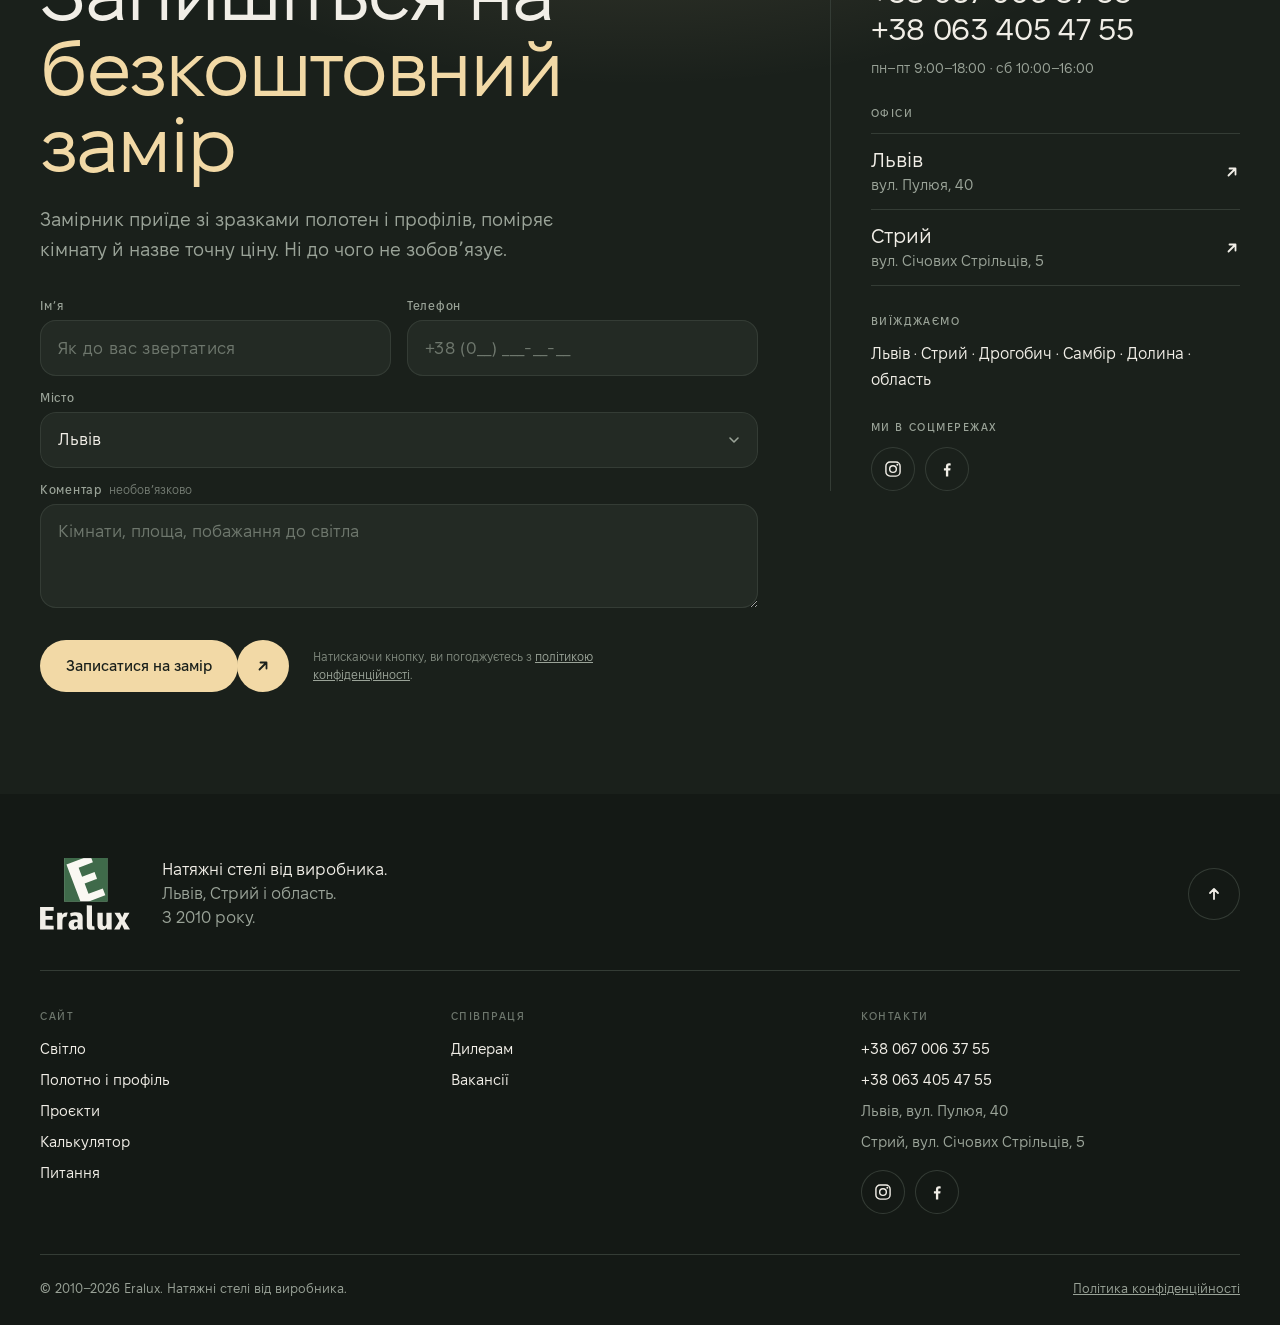
==== commit b277d498: "Горизонтальні стрічки не перехоплюють вертикальну прокрутку сторінки Co-Authored-By: Claude Opus 5.5" ====
--- a/index.html
+++ b/index.html
@@ -23,9 +23,9 @@
 <script async src="https://www.googletagmanager.com/gtag/js?id=G-ZHMXN6GPWR"></script>
 <script>window.dataLayer=window.dataLayer||[];function gtag(){dataLayer.push(arguments);}gtag('js',new Date());gtag('config','G-ZHMXN6GPWR');</script>
 <script>!function(f,b,e,v,n,t,s){if(f.fbq)return;n=f.fbq=function(){n.callMethod?n.callMethod.apply(n,arguments):n.queue.push(arguments)};if(!f._fbq)f._fbq=n;n.push=n;n.loaded=!0;n.version='2.0';n.queue=[];t=b.createElement(e);t.async=!0;t.src=v;s=b.getElementsByTagName(e)[0];s.parentNode.insertBefore(t,s)}(window,document,'script','https://connect.facebook.net/en_US/fbevents.js');fbq('init','223537343170667');fbq('track','PageView');</script>
-<link rel="stylesheet" href="assets/css/style.css?v=20261125f">
-<noscript><link rel="stylesheet" href="assets/css/noscript.css?v=20261125f"></noscript>
-<script src="assets/js/boot.js?v=20261125f"></script>
+<link rel="stylesheet" href="assets/css/style.css?v=20261125g">
+<noscript><link rel="stylesheet" href="assets/css/noscript.css?v=20261125g"></noscript>
+<script src="assets/js/boot.js?v=20261125g"></script>
 <script type="application/ld+json">
 {
   "@context": "https://schema.org",
@@ -893,6 +893,6 @@
   <a class="mbar__go" href="#measure">Безкоштовний замір</a>
 </div>
 
-<script src="assets/js/main.js?v=20261125f" defer></script>
+<script src="assets/js/main.js?v=20261125g" defer></script>
 </body>
 </html>
--- a/assets/css/style.css
+++ b/assets/css/style.css
@@ -993,7 +993,7 @@
 .vids__ig { margin-top: 22px; display: inline-flex; align-items: center; gap: 10px; height: var(--btn-h); padding: 0 22px 0 18px; border-radius: 999px; background: var(--glow); color: var(--night); font: 500 15px/1 var(--text); text-decoration: none; transition: background-color .4s var(--ease), transform .4s var(--ease); }
 .vids__ig:hover { background: var(--linen); transform: translateY(-2px); }
 .vids__ig svg { width: 20px; height: 20px; }
-.vids__list { display: grid; grid-auto-flow: column; grid-auto-columns: calc((100% - 12px) / 2); gap: 12px; overflow-x: auto; scroll-snap-type: x mandatory; scrollbar-width: none; }
+.vids__list { display: grid; grid-auto-flow: column; grid-auto-columns: calc((100% - 12px) / 2); gap: 12px; overflow-x: auto; overflow-y: hidden; overscroll-behavior-x: contain; touch-action: pan-x pan-y; -webkit-overflow-scrolling: touch; scroll-snap-type: x proximity; scrollbar-width: none; }
 .vids__list::-webkit-scrollbar { display: none; }
 .vids__list.is-many { grid-auto-columns: 62%; margin-right: calc(var(--pad) * -1); padding-right: var(--pad); }
 @media (min-width: 768px) { .vids__list, .vids__list.is-many { grid-auto-columns: calc((100% - 40px) / 3); gap: 20px; } }
@@ -1039,3 +1039,6 @@
   .menu__in { gap: 32px; }
   .menu__foot { gap: 16px; }
 }
+
+/* Горизонтальні стрічки: лише горизонтальна прокрутка, вертикальний свайп іде на сторінку */
+.strip, .profs, .cases__track, .revs__track, .vids__list { overflow-y: hidden; touch-action: pan-x pan-y; overscroll-behavior-x: contain; }
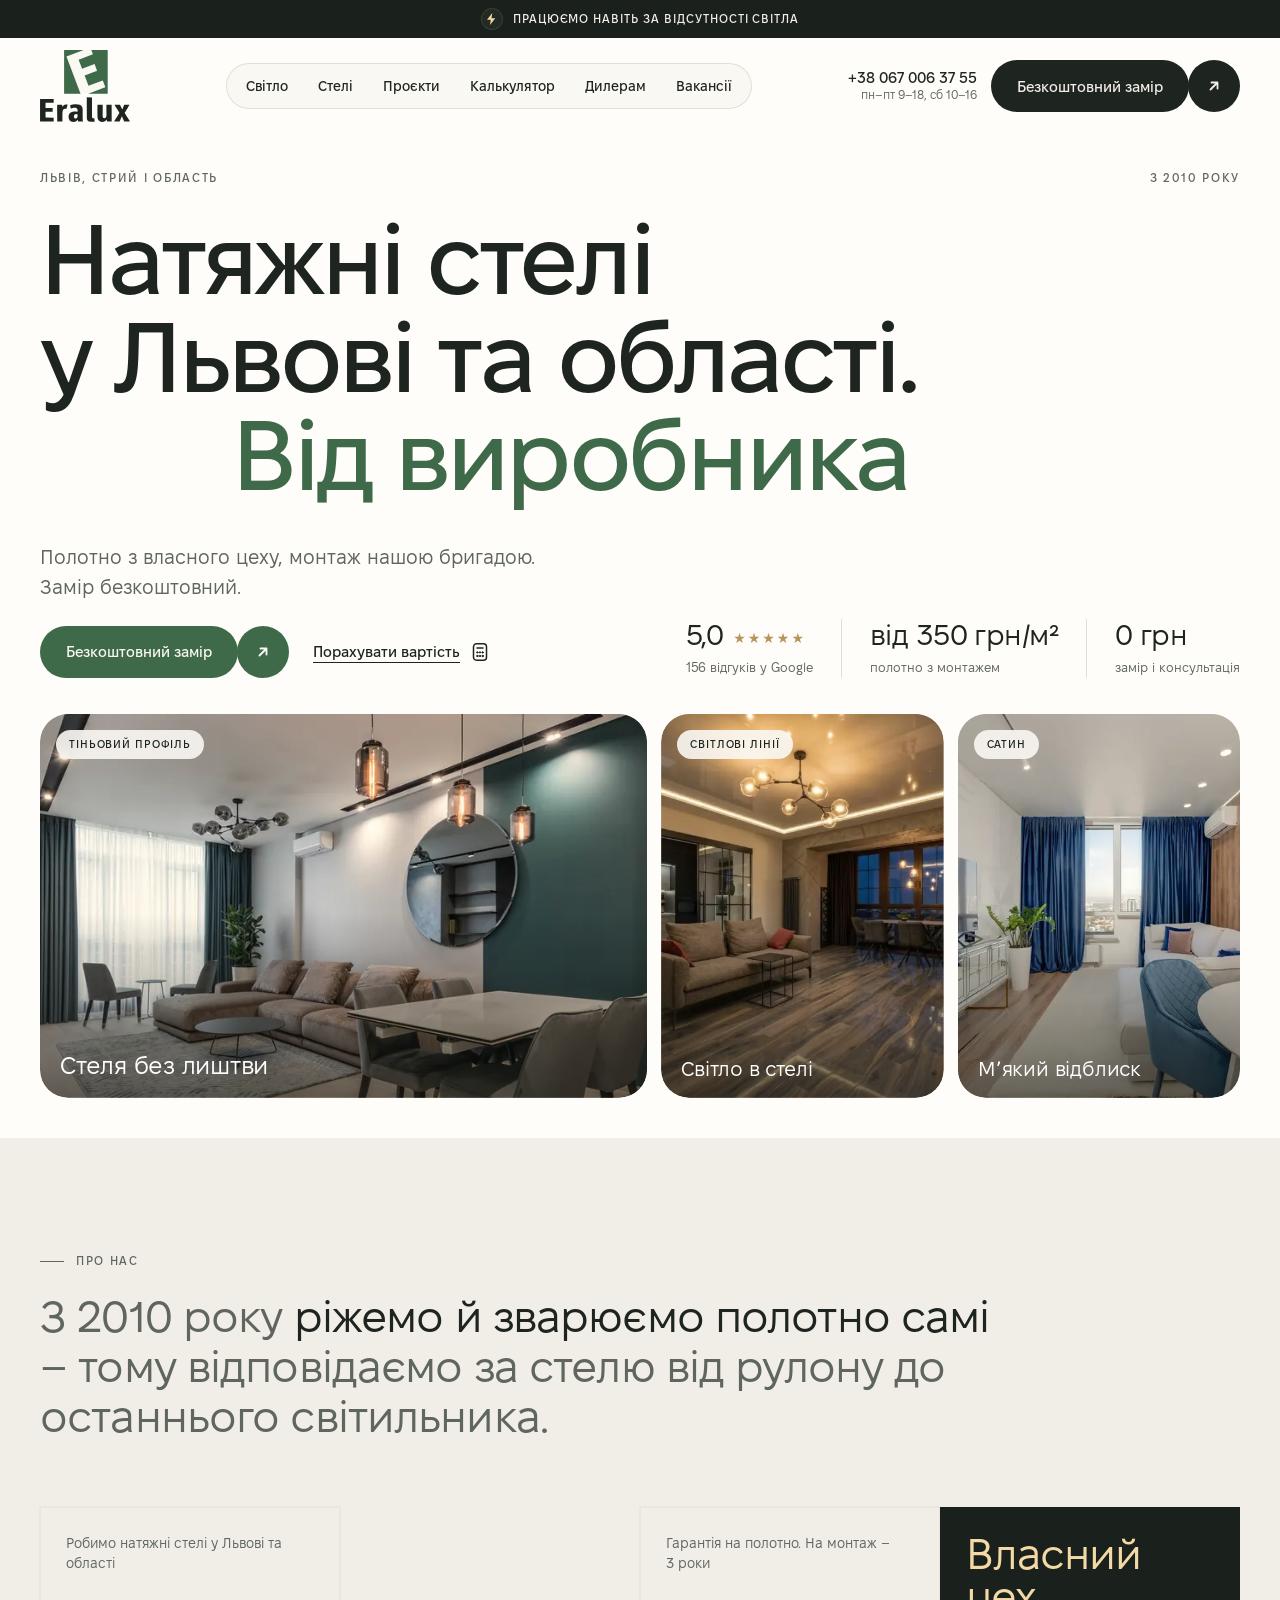
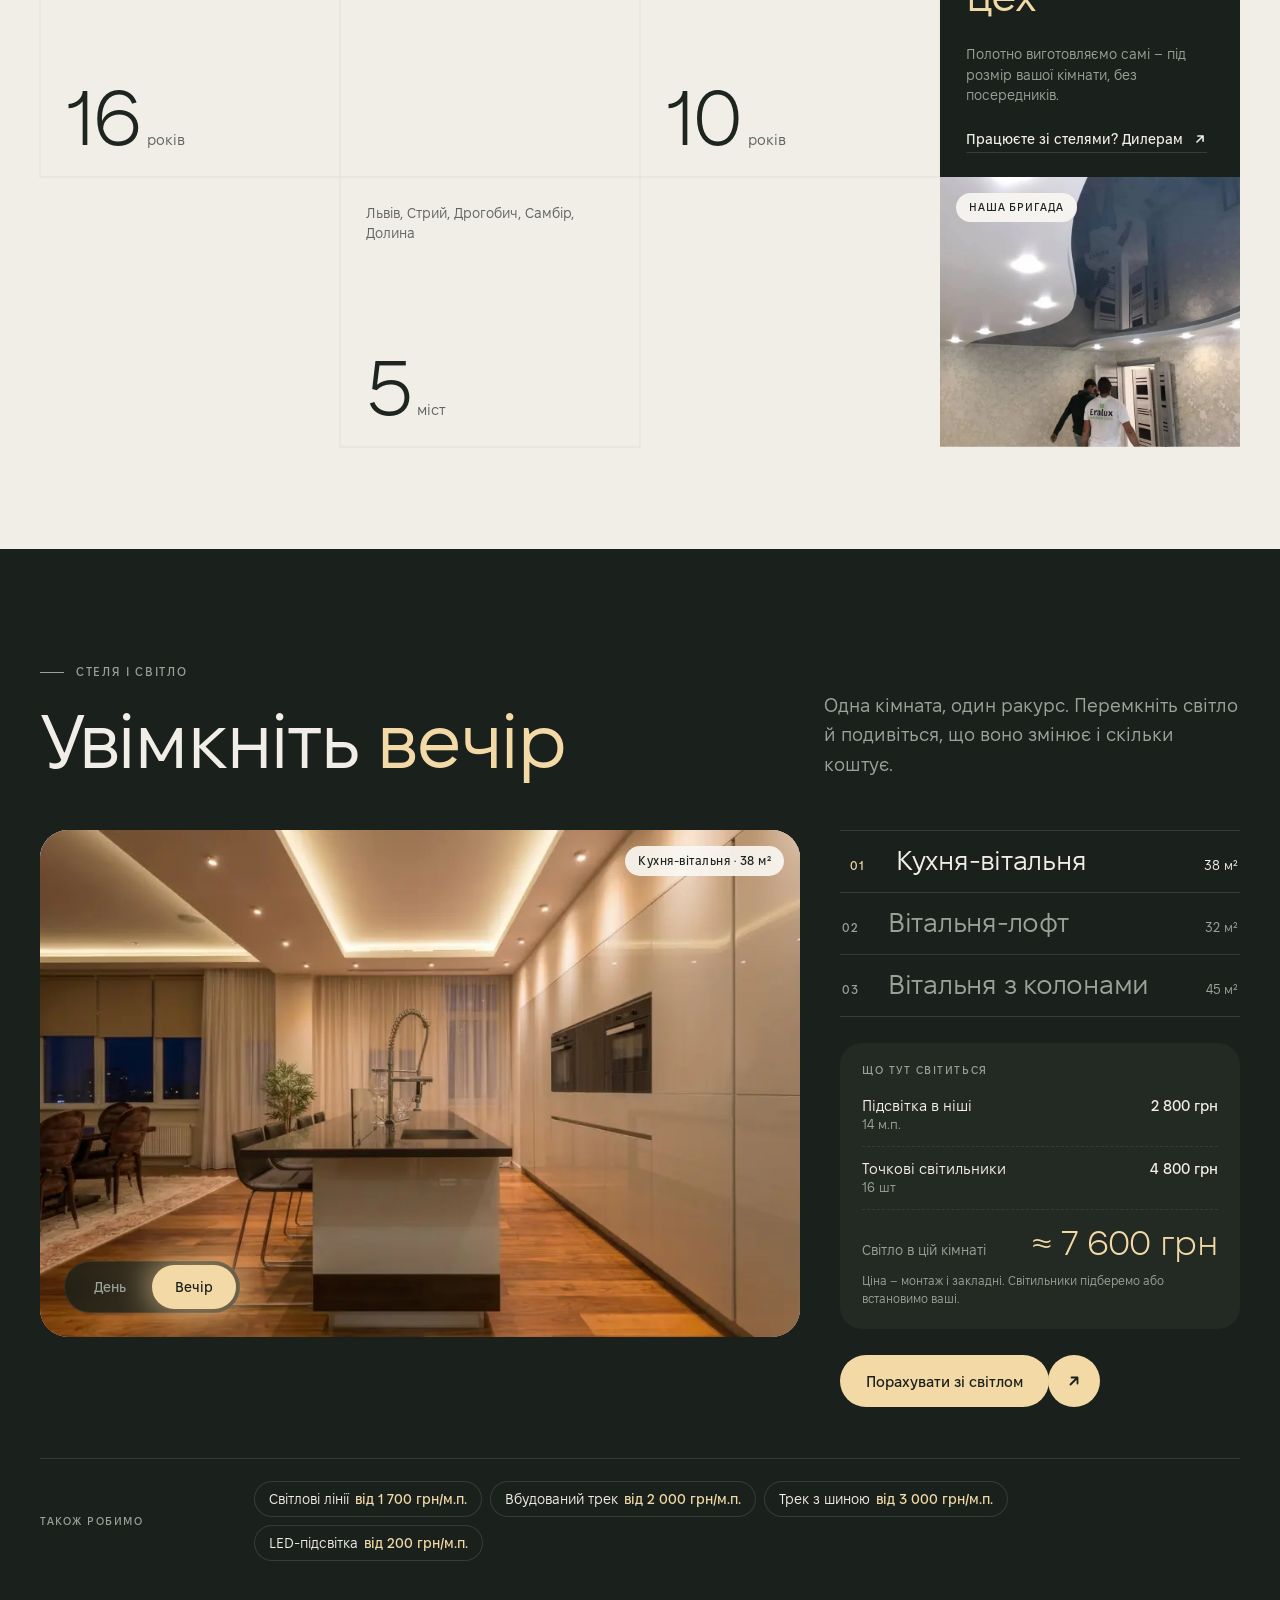
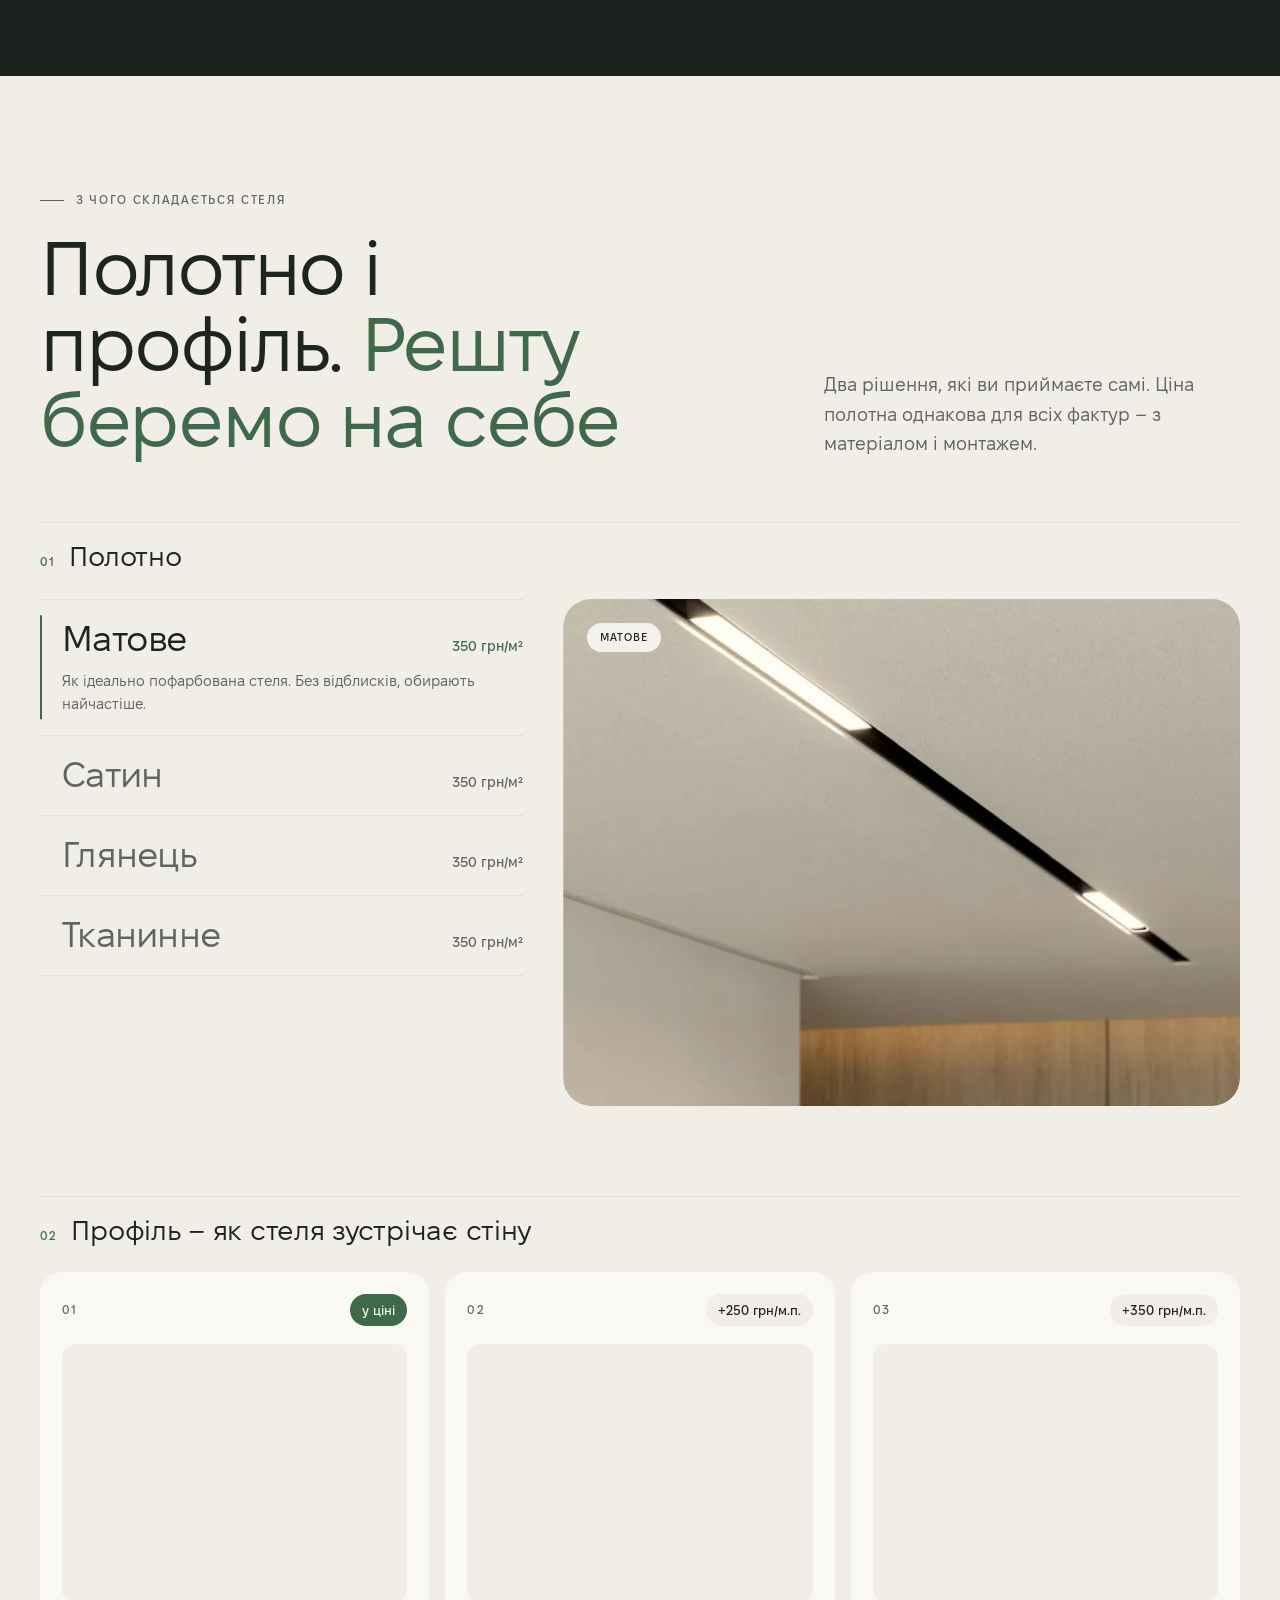
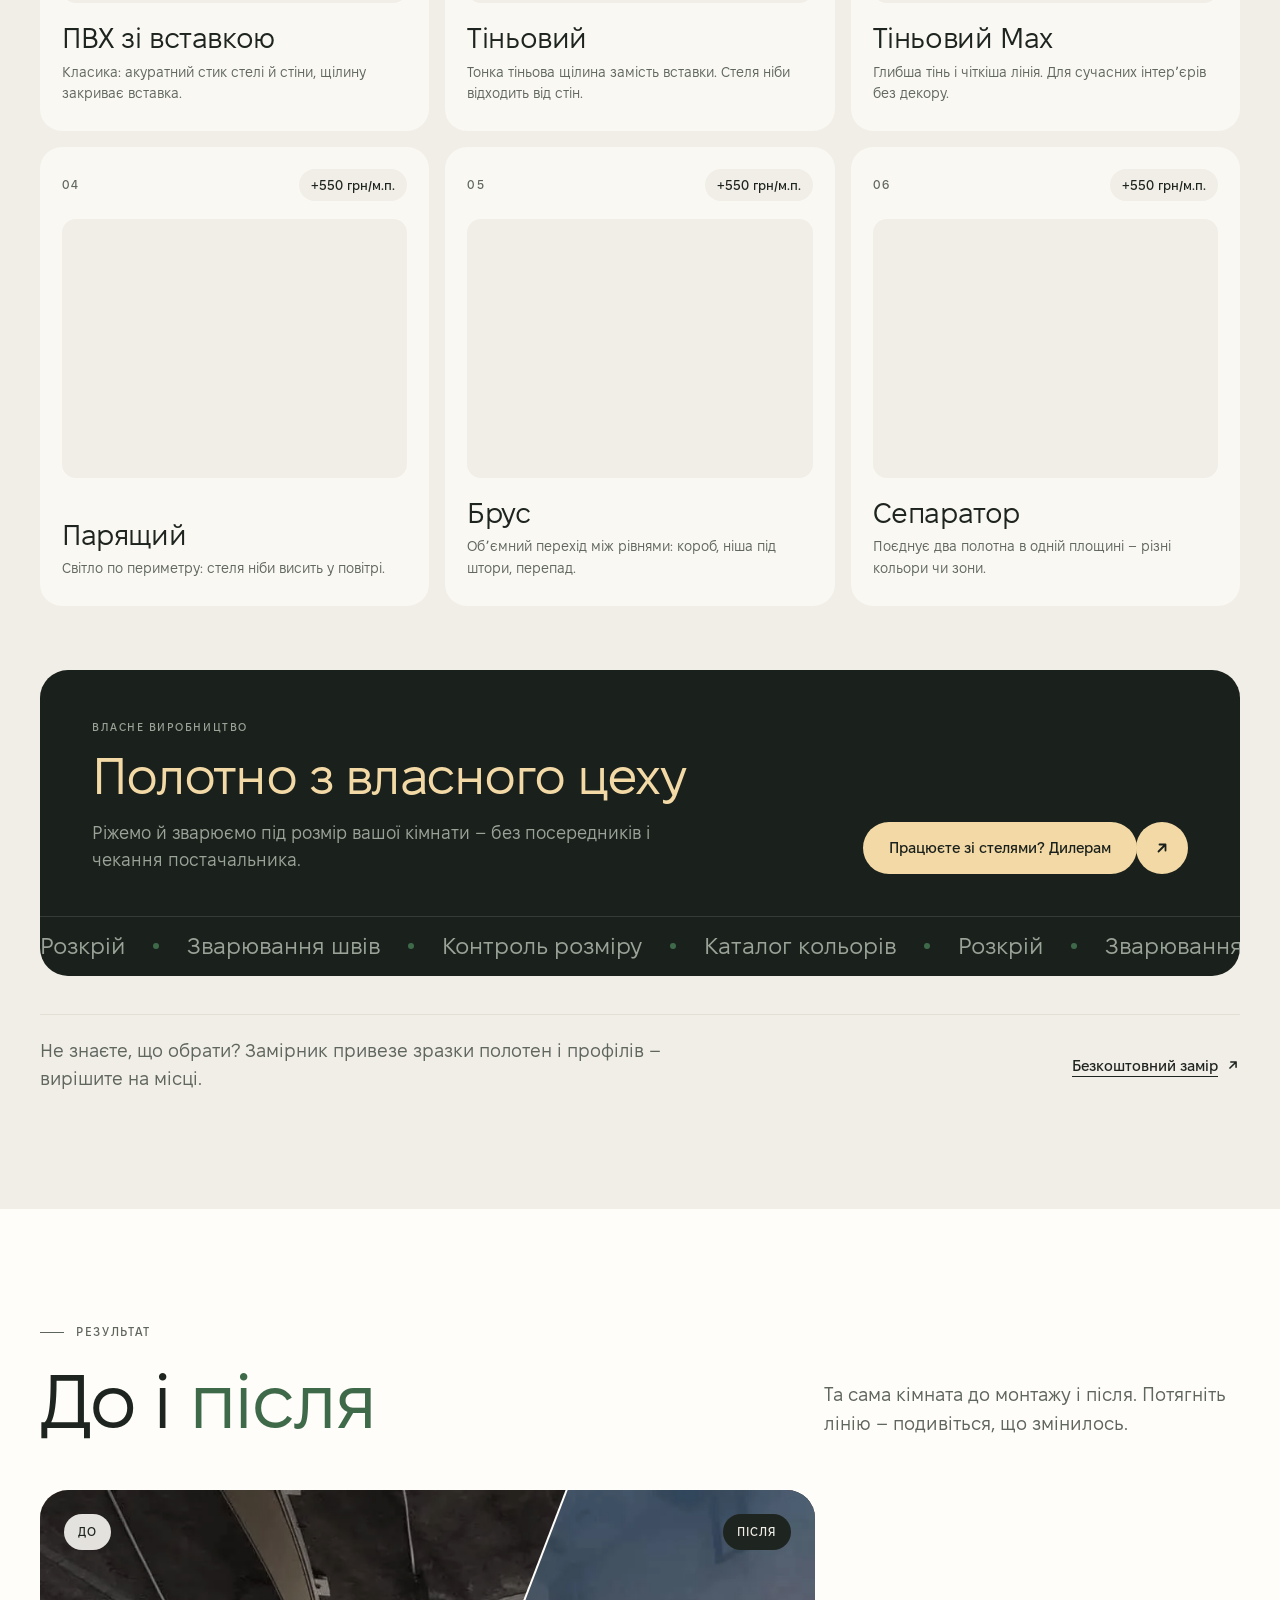
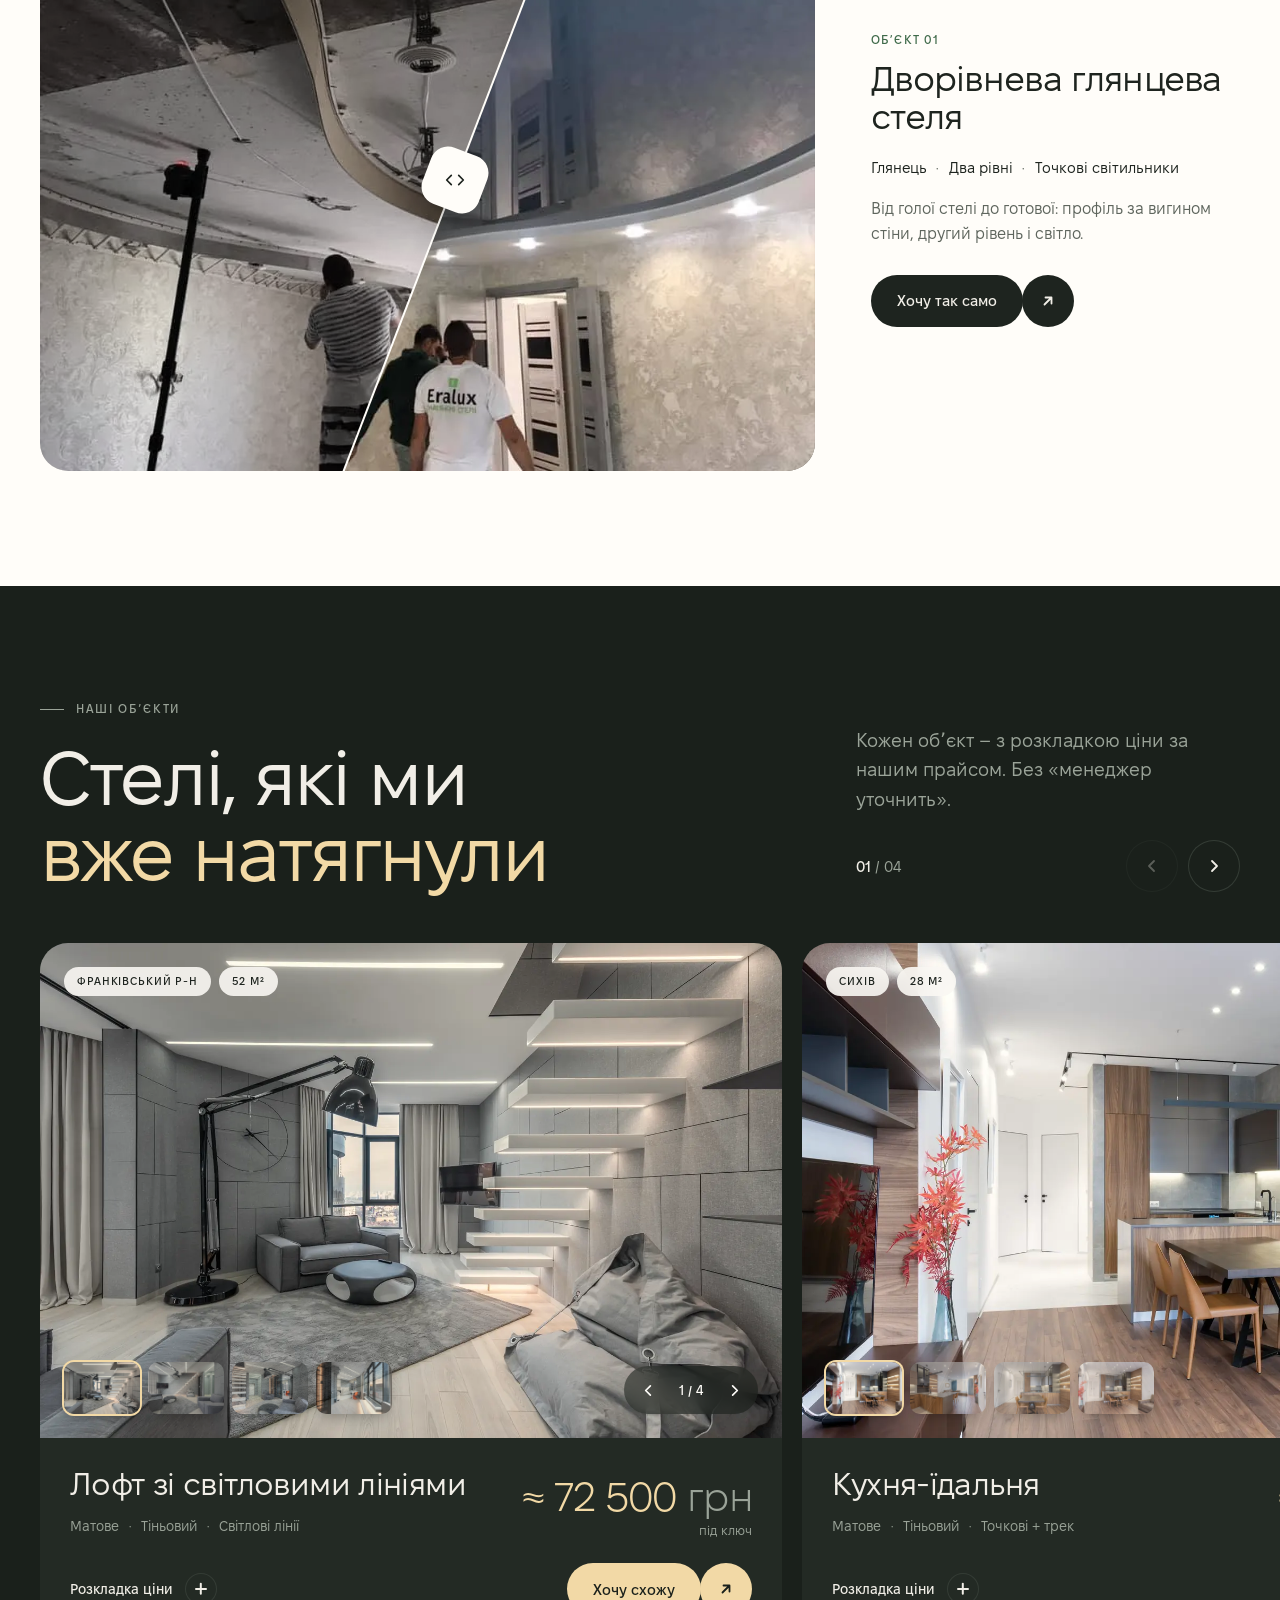
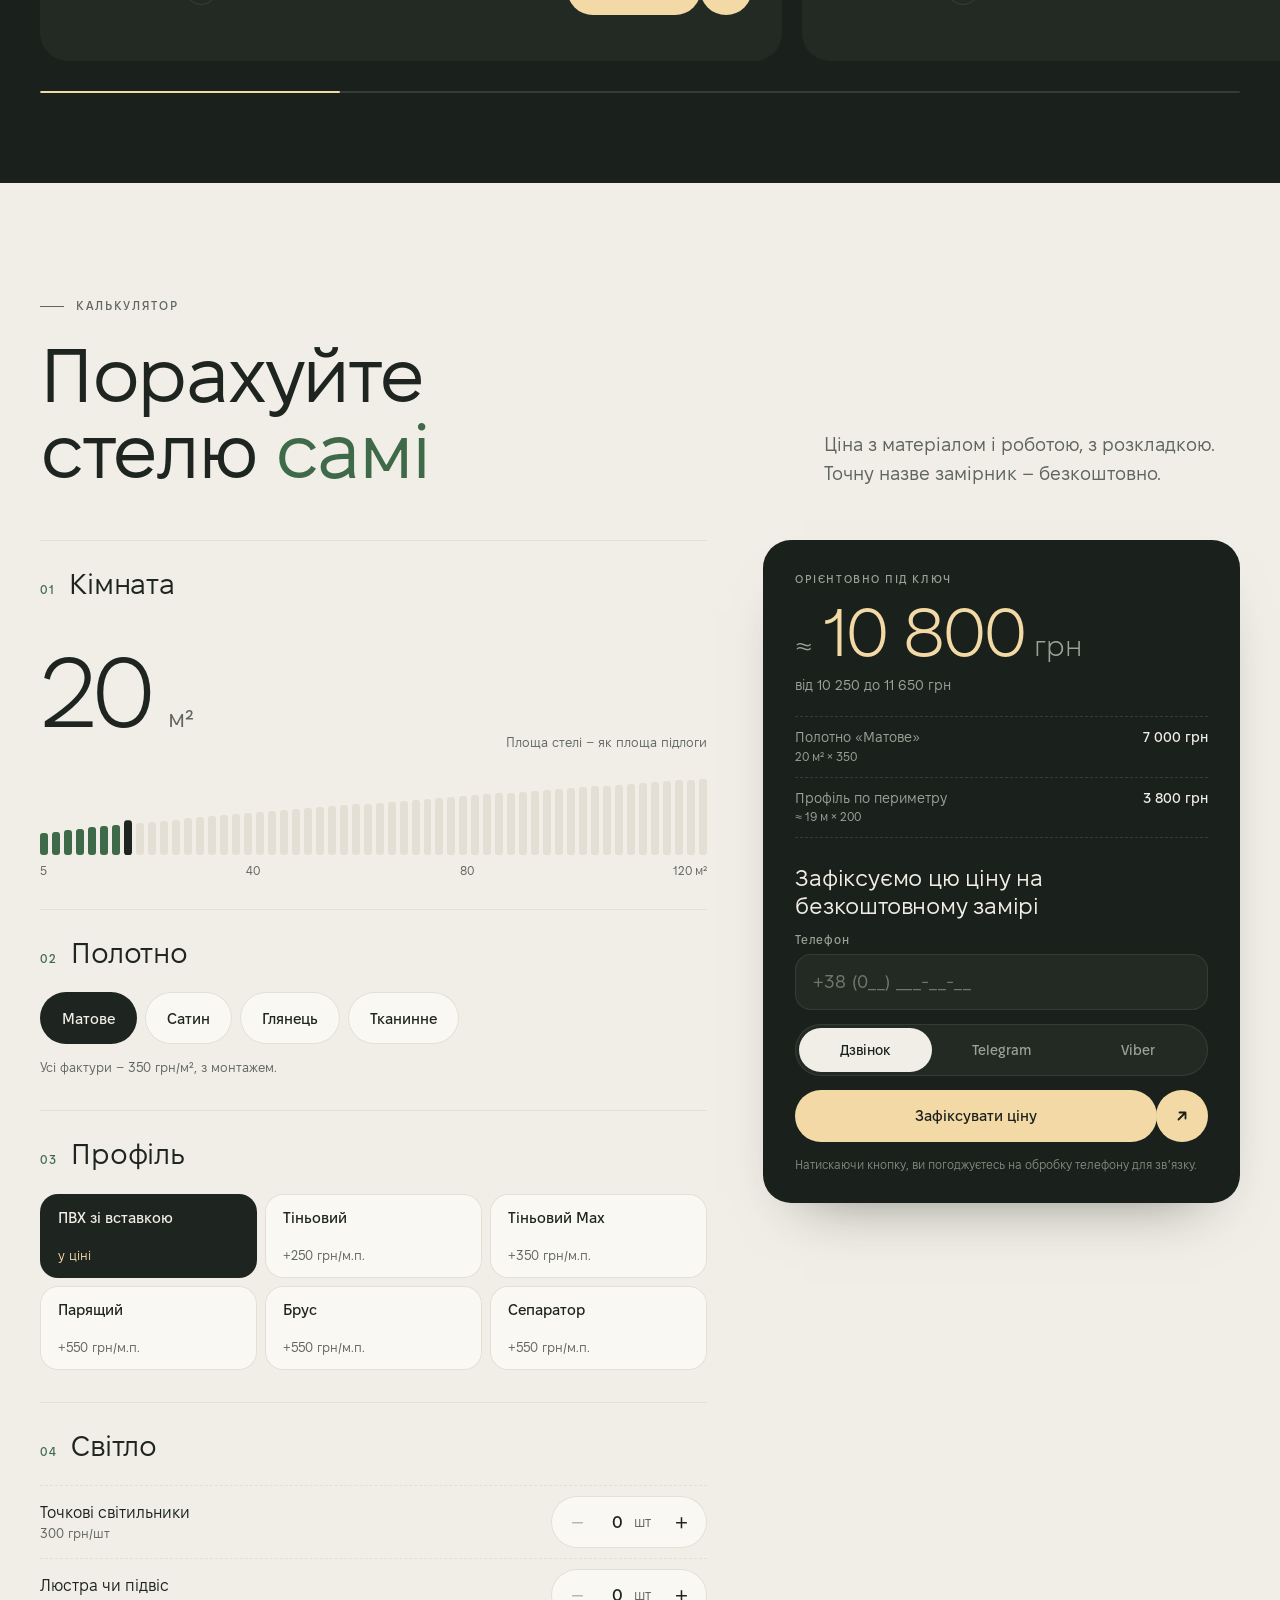
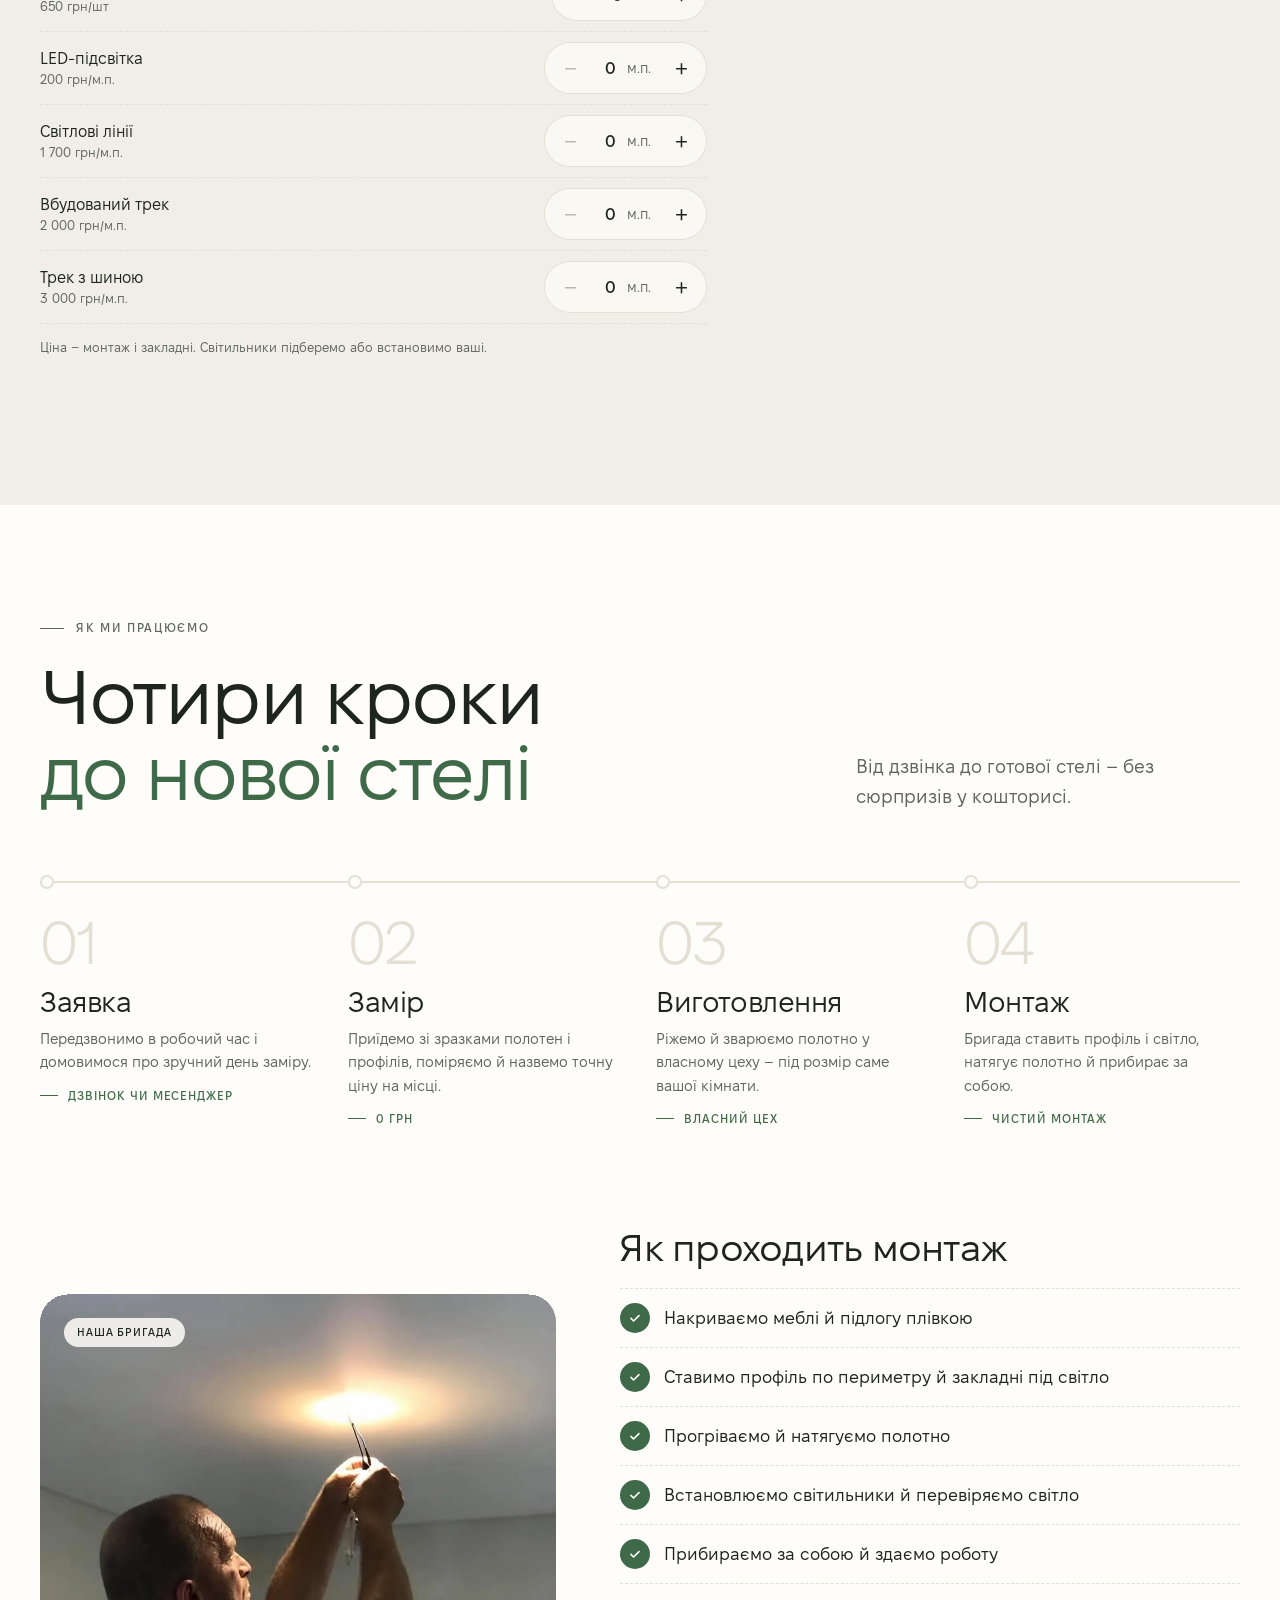
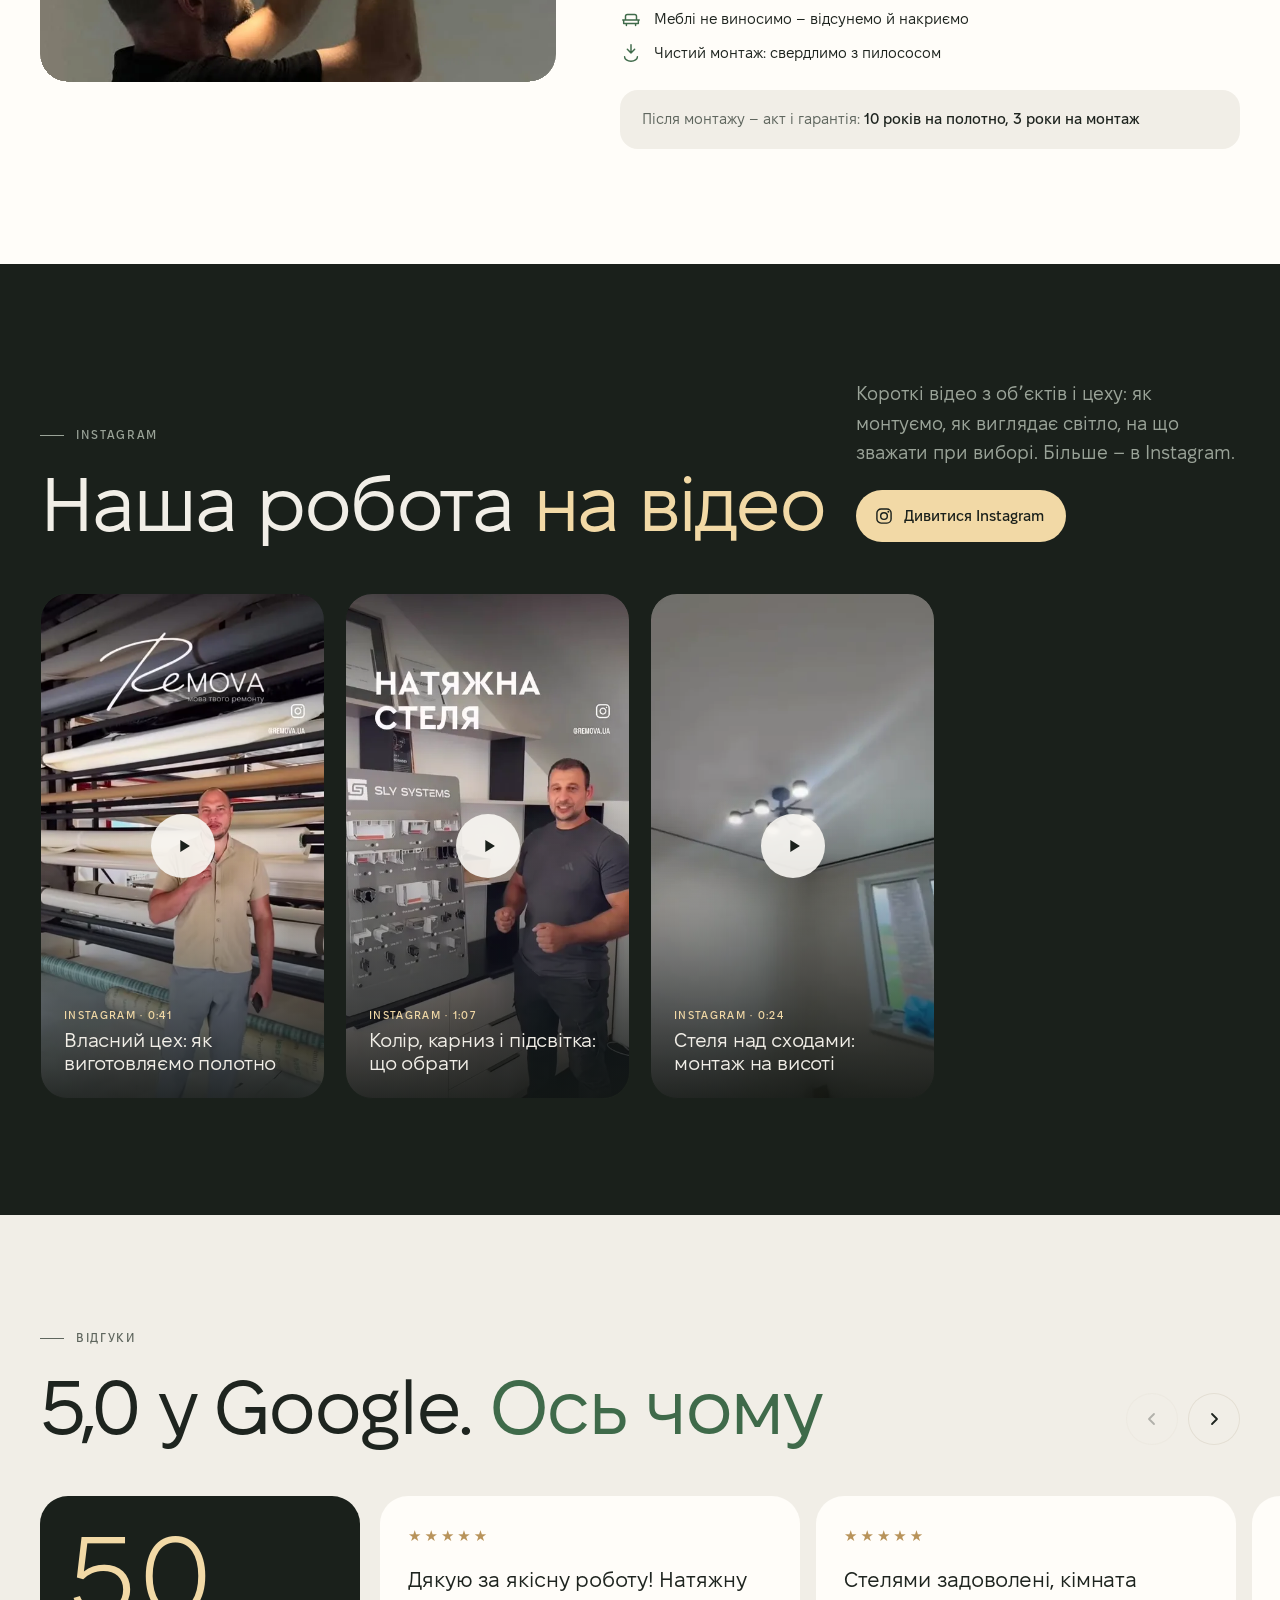
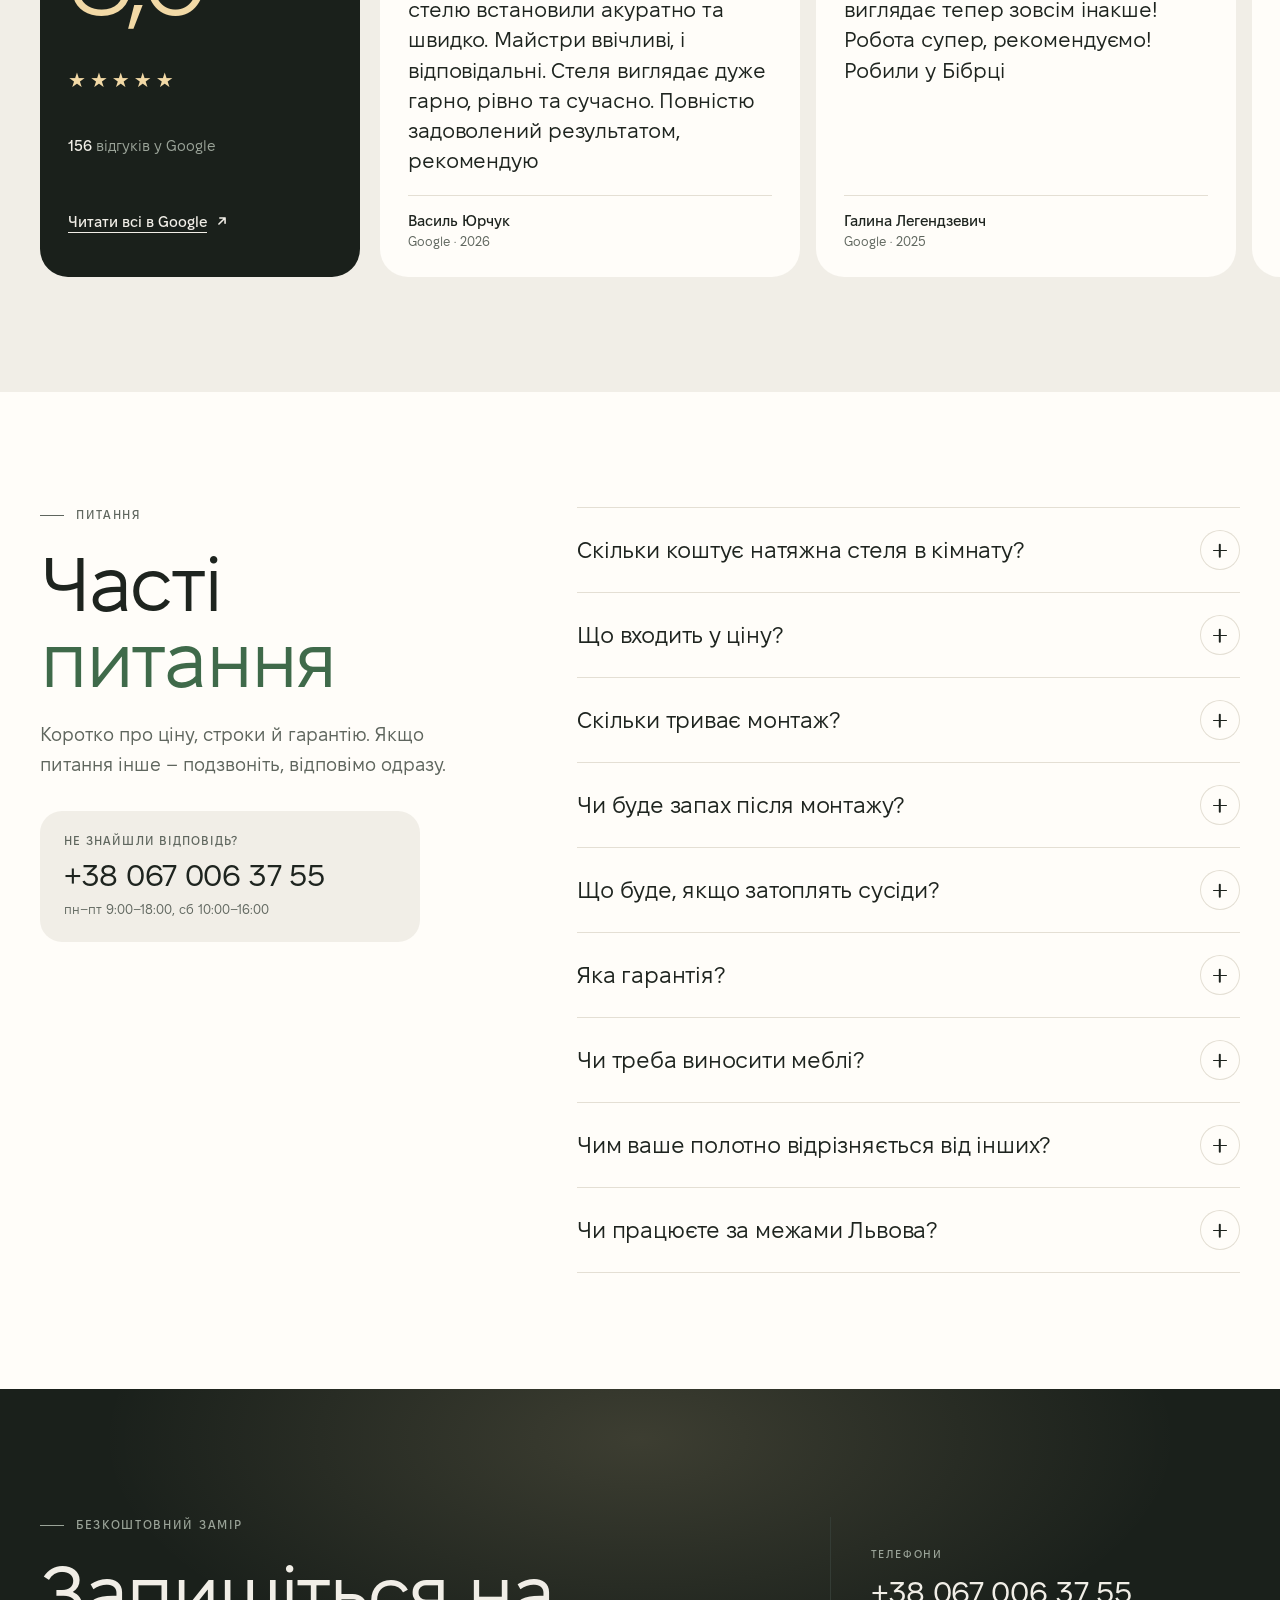
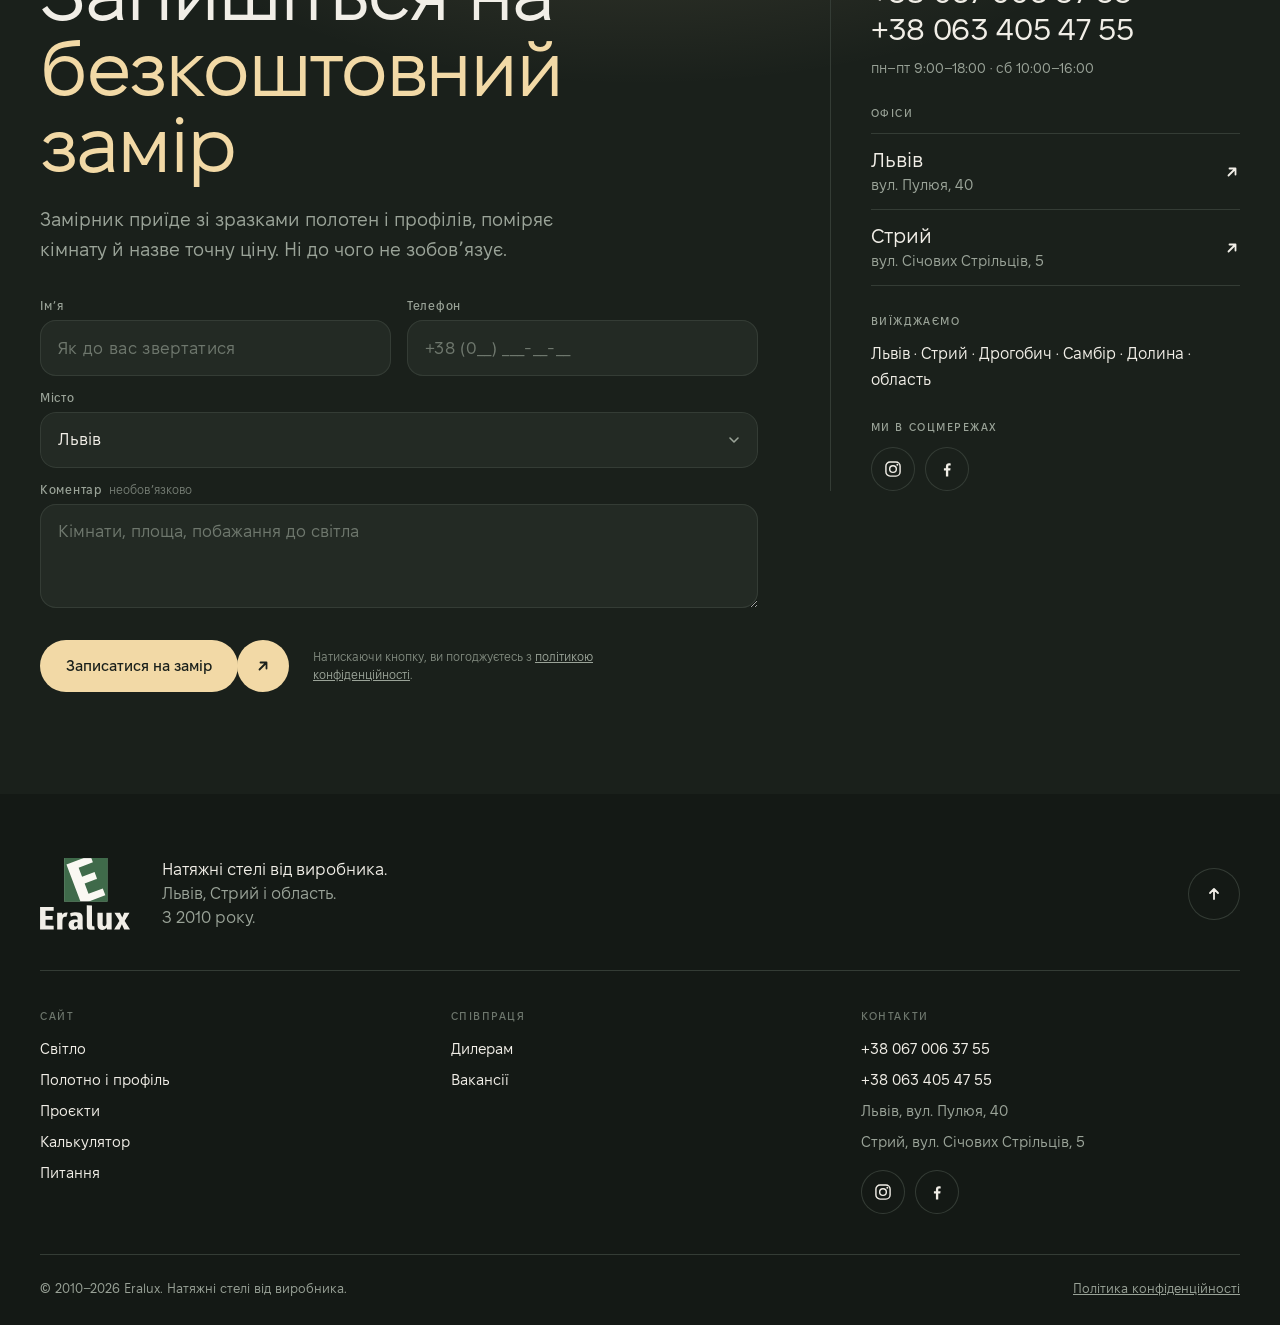
==== commit d146c896: "Проєкти: перетягування мишею доходить до останнього обʼєкта, доводка в напрямку руху Co-Authored-By:" ====
--- a/index.html
+++ b/index.html
@@ -23,9 +23,9 @@
 <script async src="https://www.googletagmanager.com/gtag/js?id=G-ZHMXN6GPWR"></script>
 <script>window.dataLayer=window.dataLayer||[];function gtag(){dataLayer.push(arguments);}gtag('js',new Date());gtag('config','G-ZHMXN6GPWR');</script>
 <script>!function(f,b,e,v,n,t,s){if(f.fbq)return;n=f.fbq=function(){n.callMethod?n.callMethod.apply(n,arguments):n.queue.push(arguments)};if(!f._fbq)f._fbq=n;n.push=n;n.loaded=!0;n.version='2.0';n.queue=[];t=b.createElement(e);t.async=!0;t.src=v;s=b.getElementsByTagName(e)[0];s.parentNode.insertBefore(t,s)}(window,document,'script','https://connect.facebook.net/en_US/fbevents.js');fbq('init','223537343170667');fbq('track','PageView');</script>
-<link rel="stylesheet" href="assets/css/style.css?v=20261125g">
-<noscript><link rel="stylesheet" href="assets/css/noscript.css?v=20261125g"></noscript>
-<script src="assets/js/boot.js?v=20261125g"></script>
+<link rel="stylesheet" href="assets/css/style.css?v=20261125h">
+<noscript><link rel="stylesheet" href="assets/css/noscript.css?v=20261125h"></noscript>
+<script src="assets/js/boot.js?v=20261125h"></script>
 <script type="application/ld+json">
 {
   "@context": "https://schema.org",
@@ -893,6 +893,6 @@
   <a class="mbar__go" href="#measure">Безкоштовний замір</a>
 </div>
 
-<script src="assets/js/main.js?v=20261125g" defer></script>
+<script src="assets/js/main.js?v=20261125h" defer></script>
 </body>
 </html>
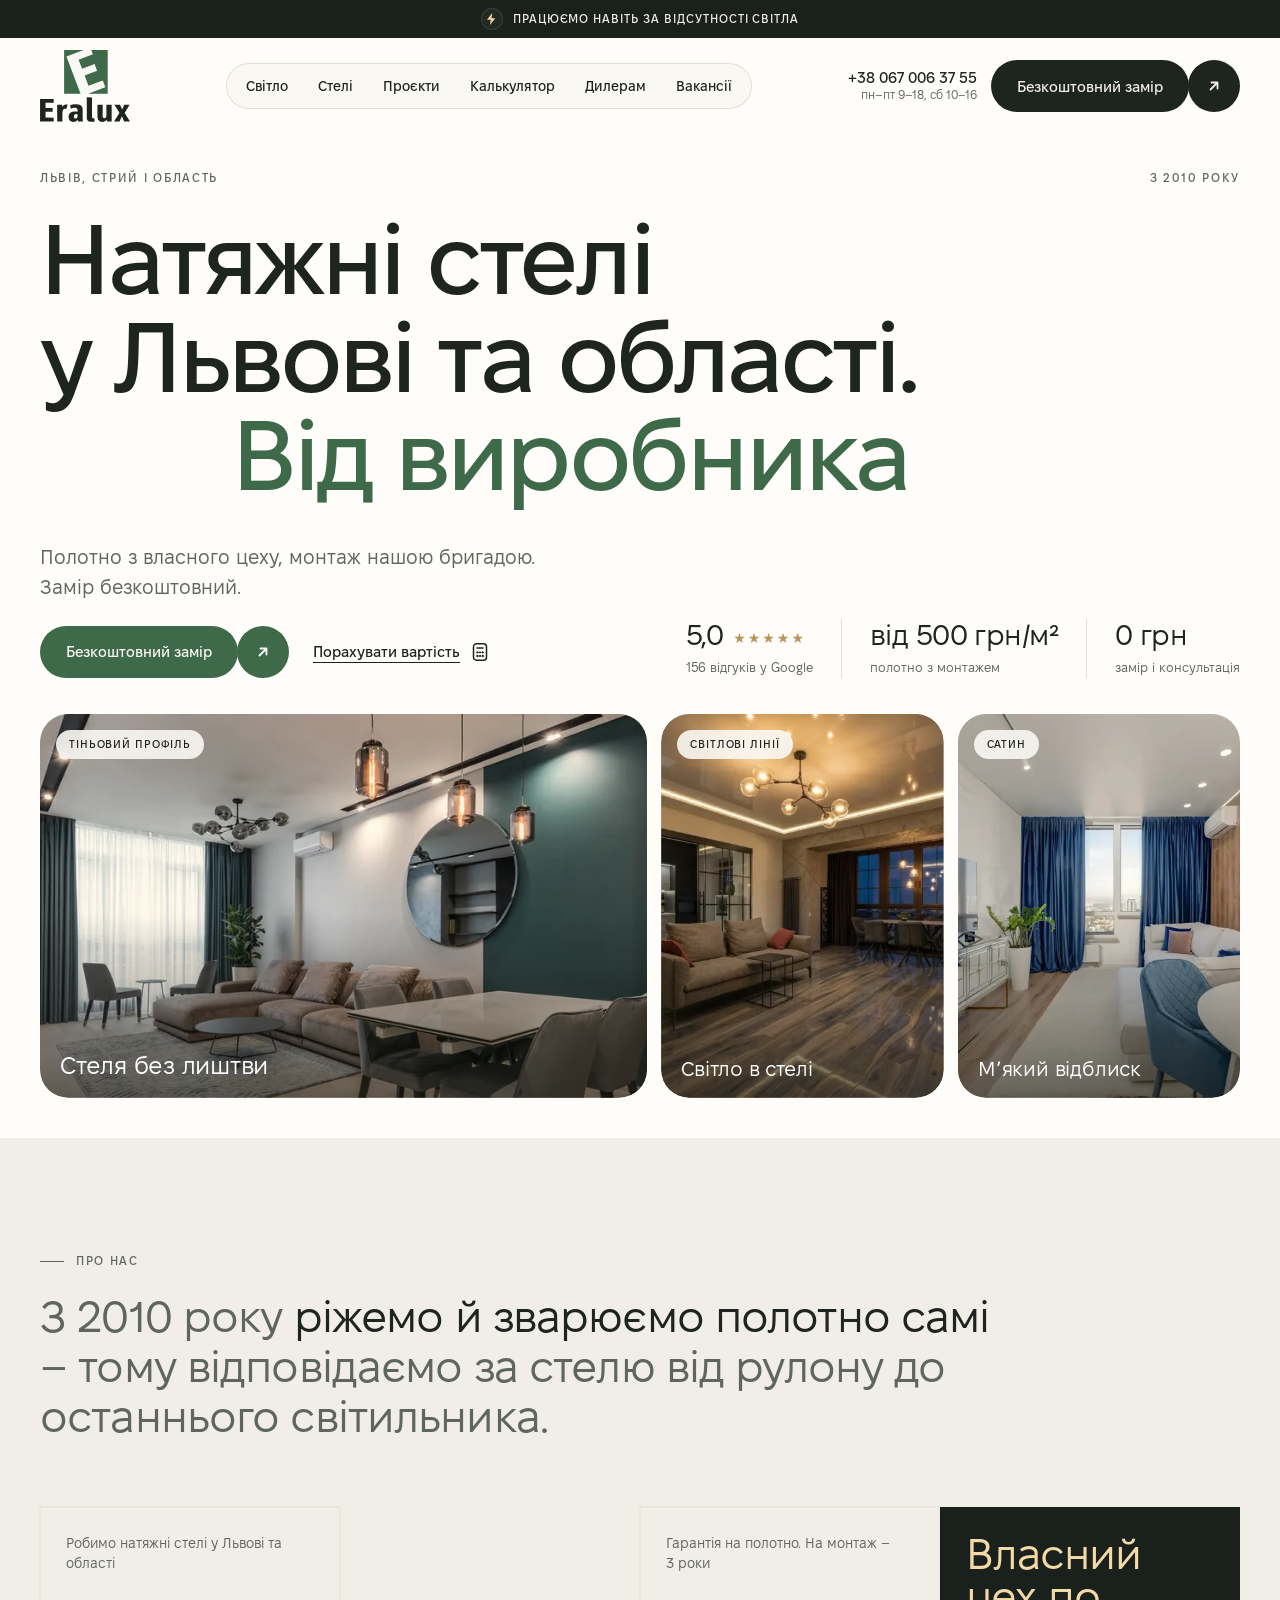
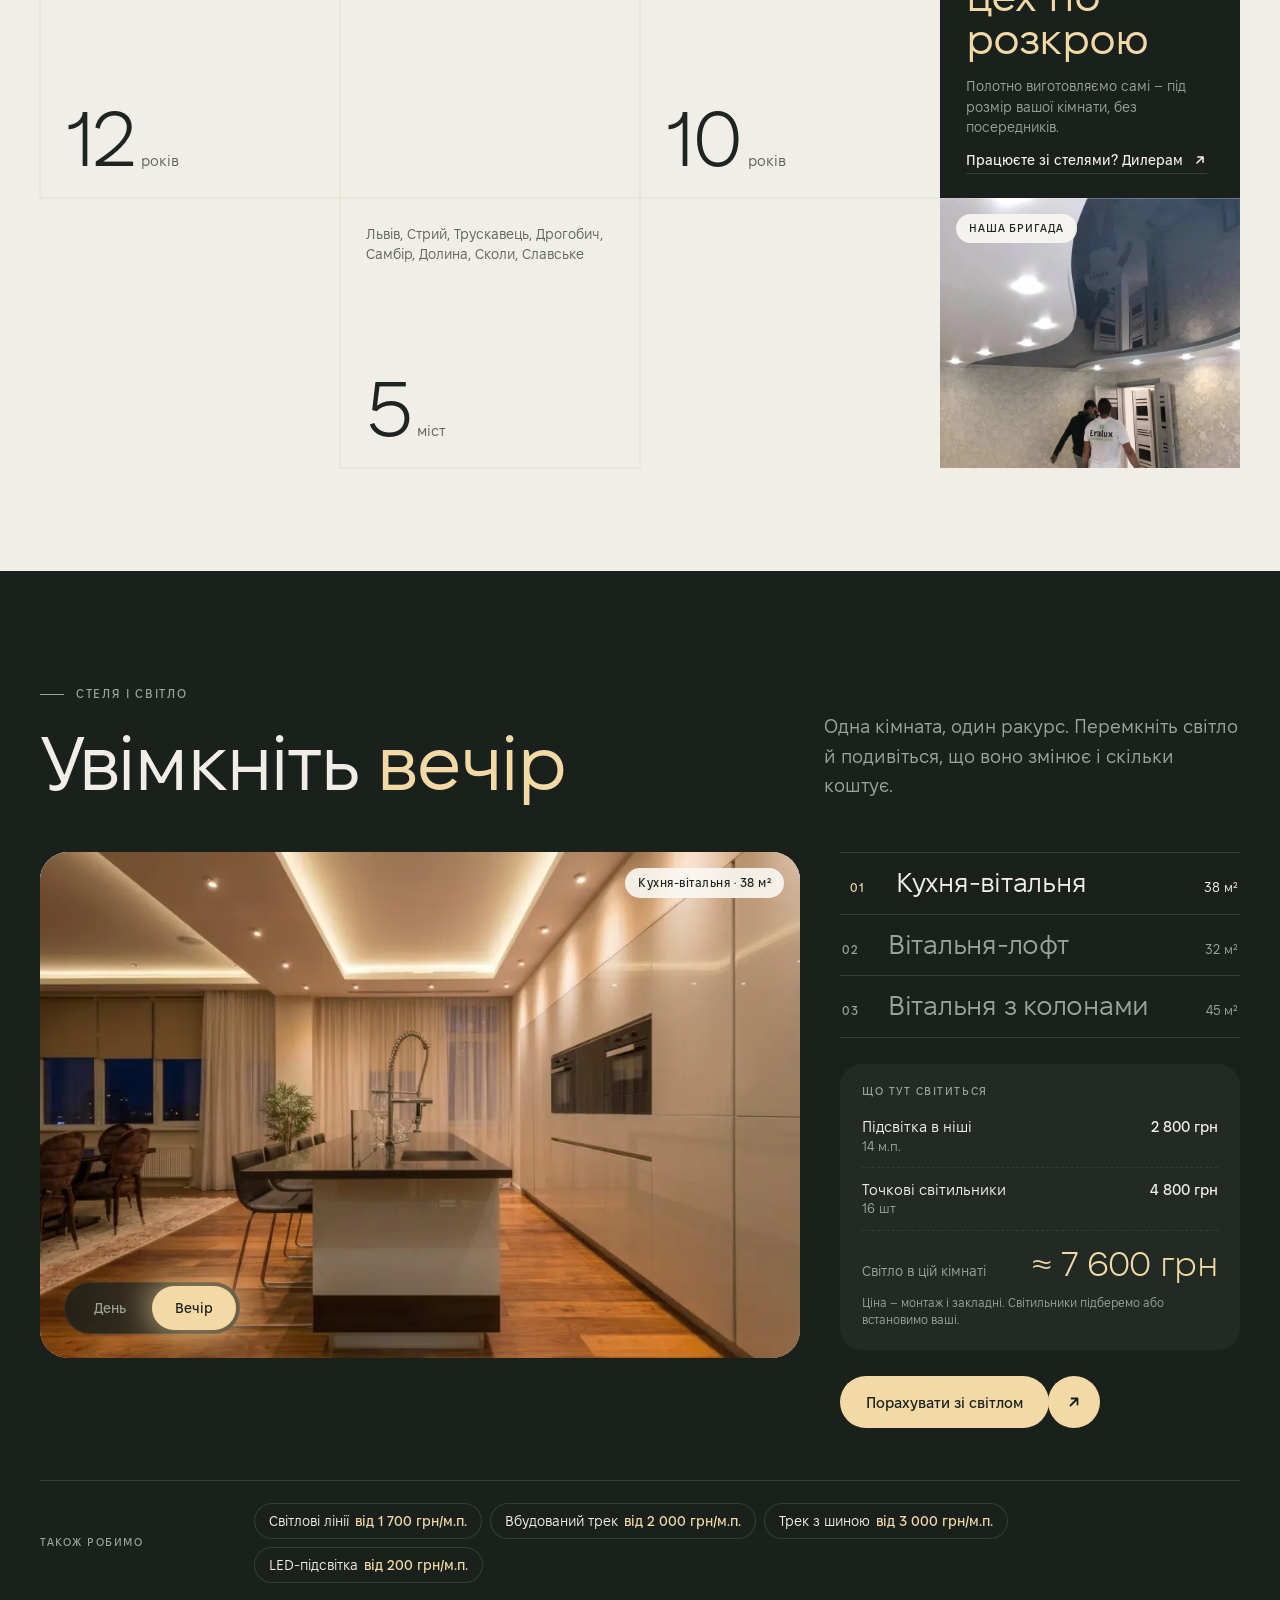
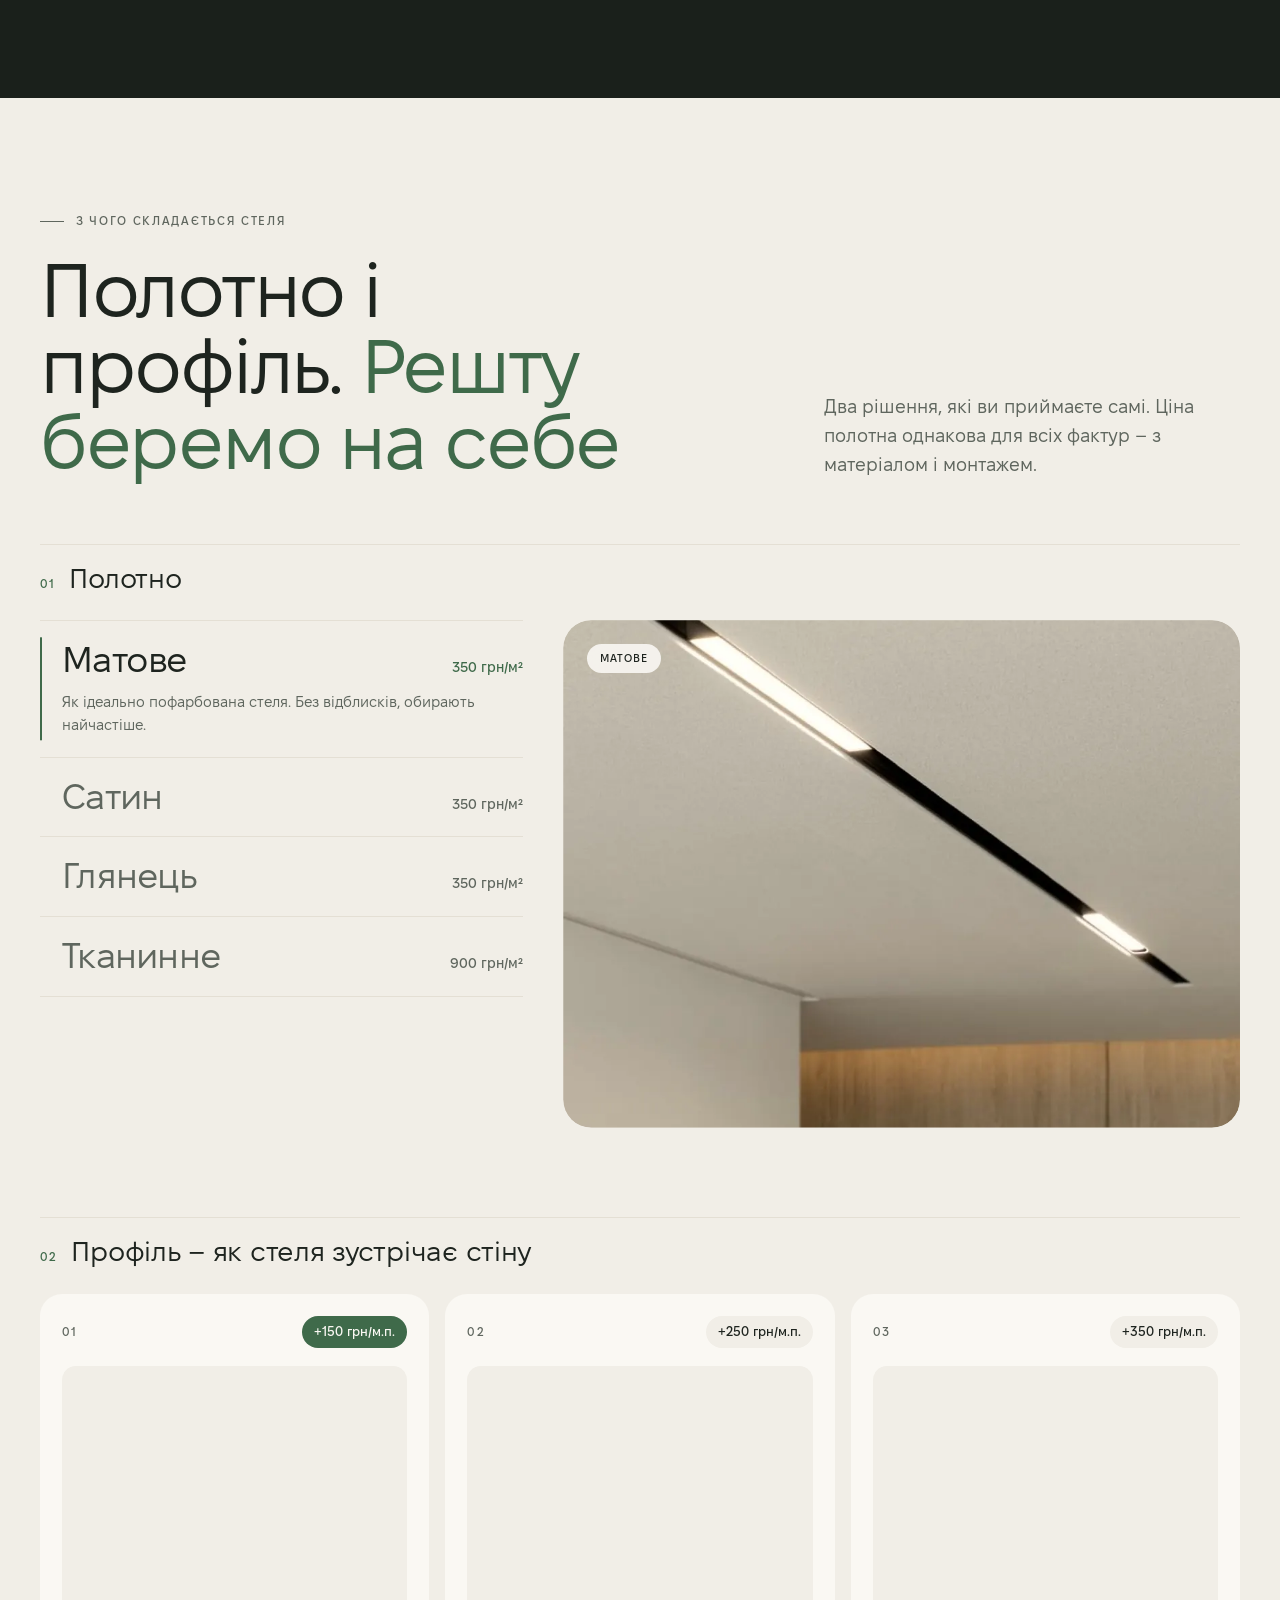
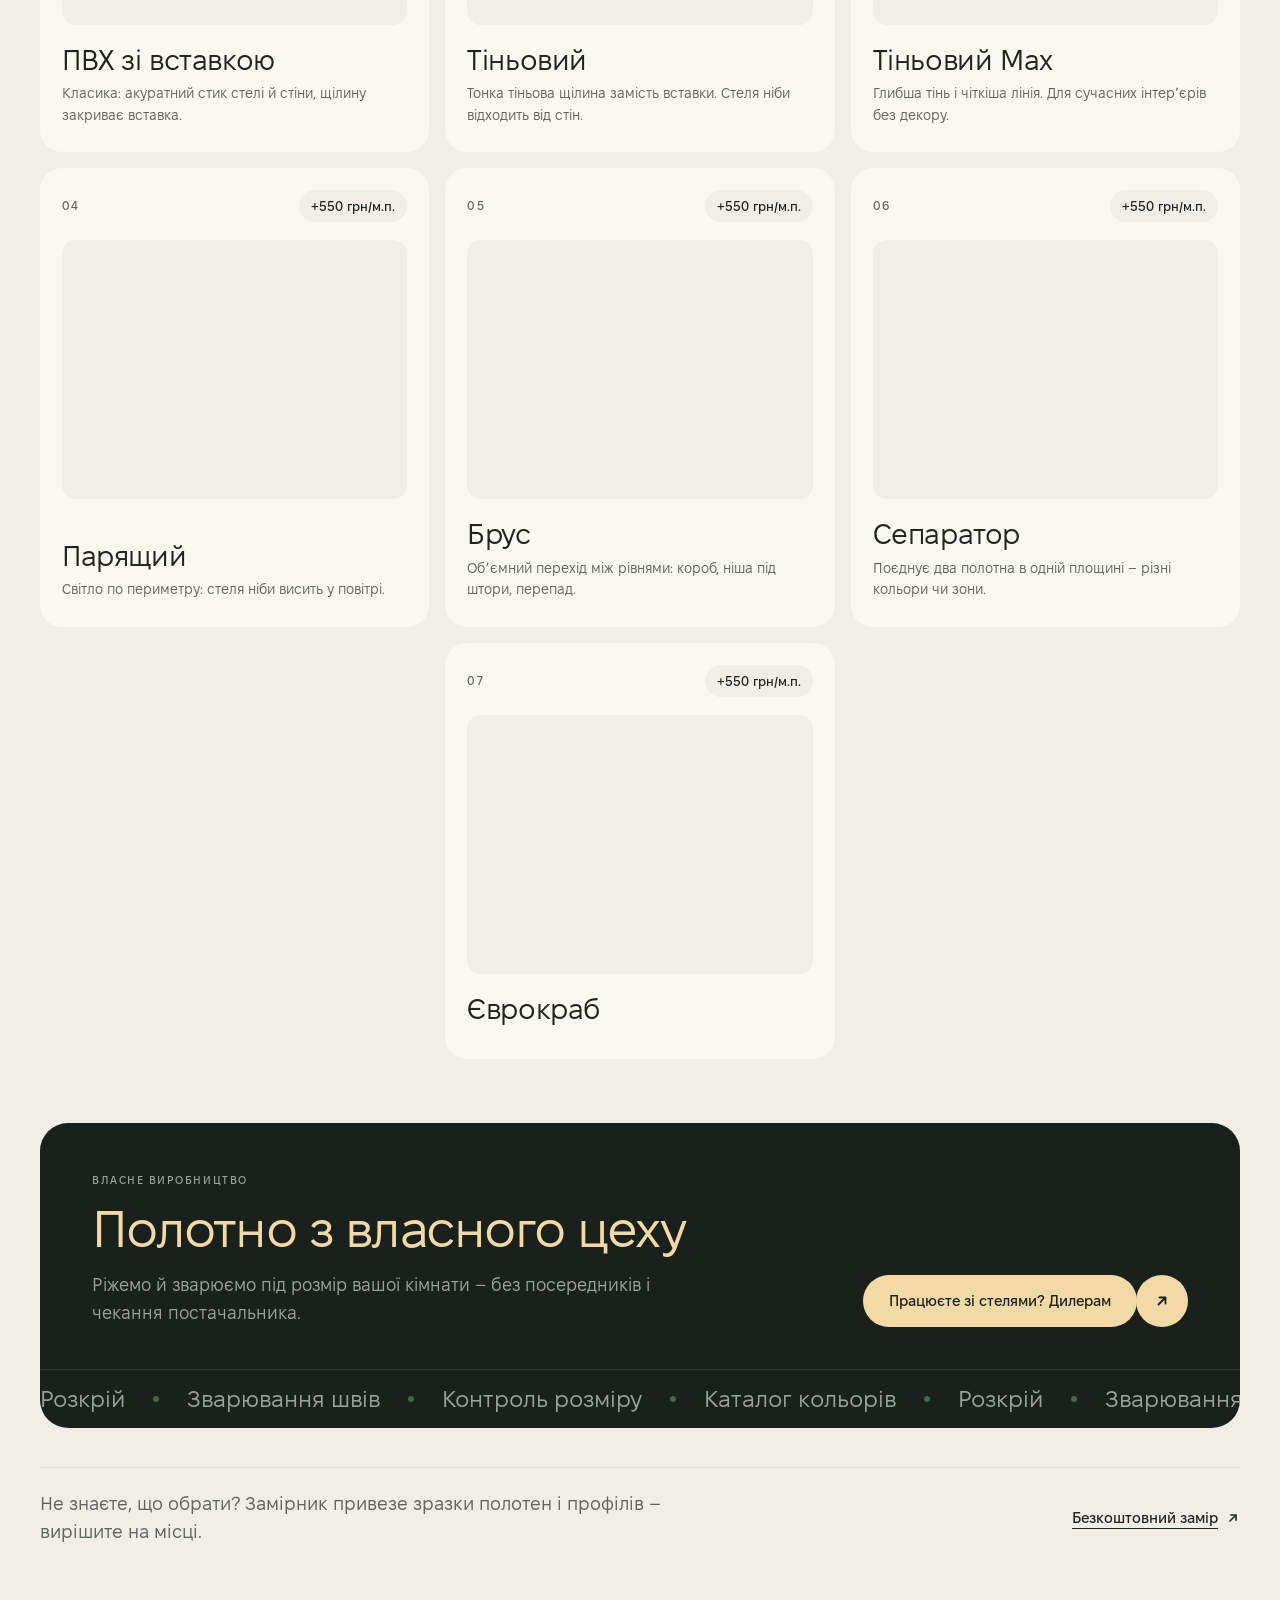
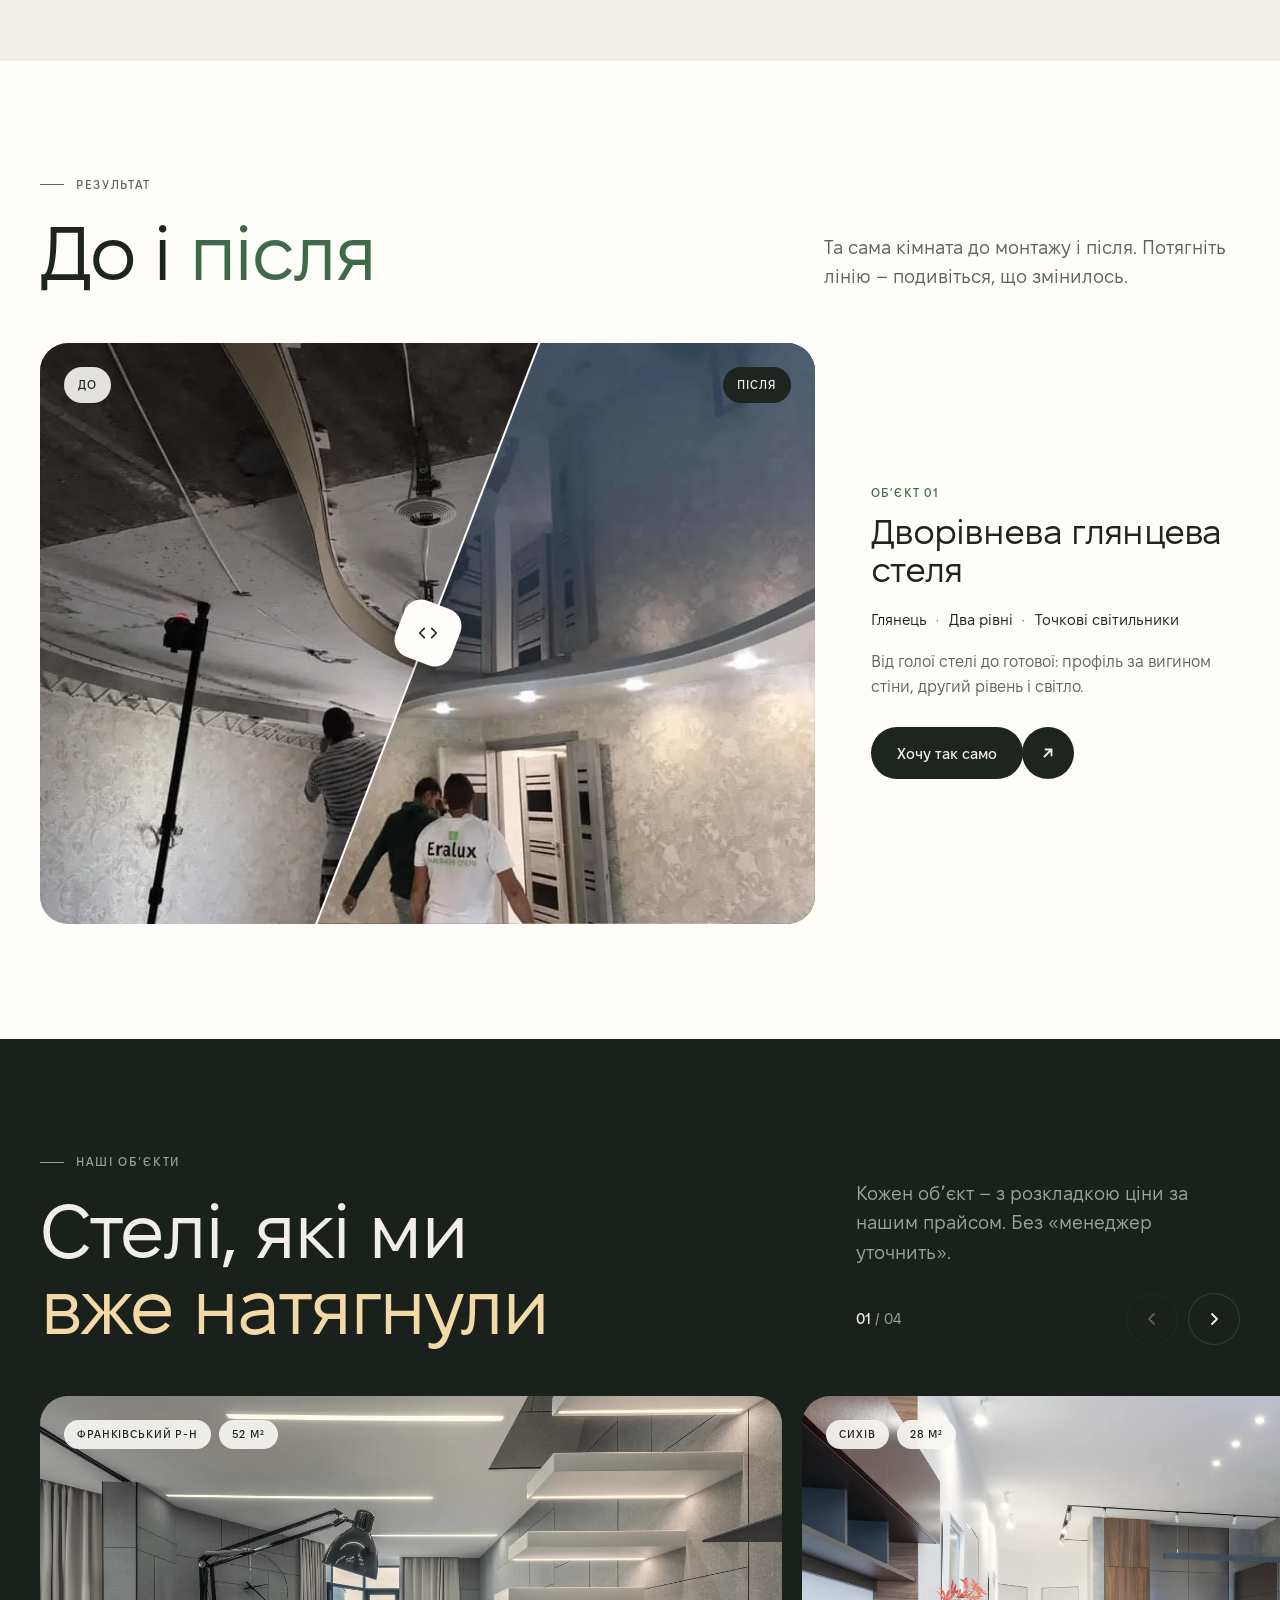
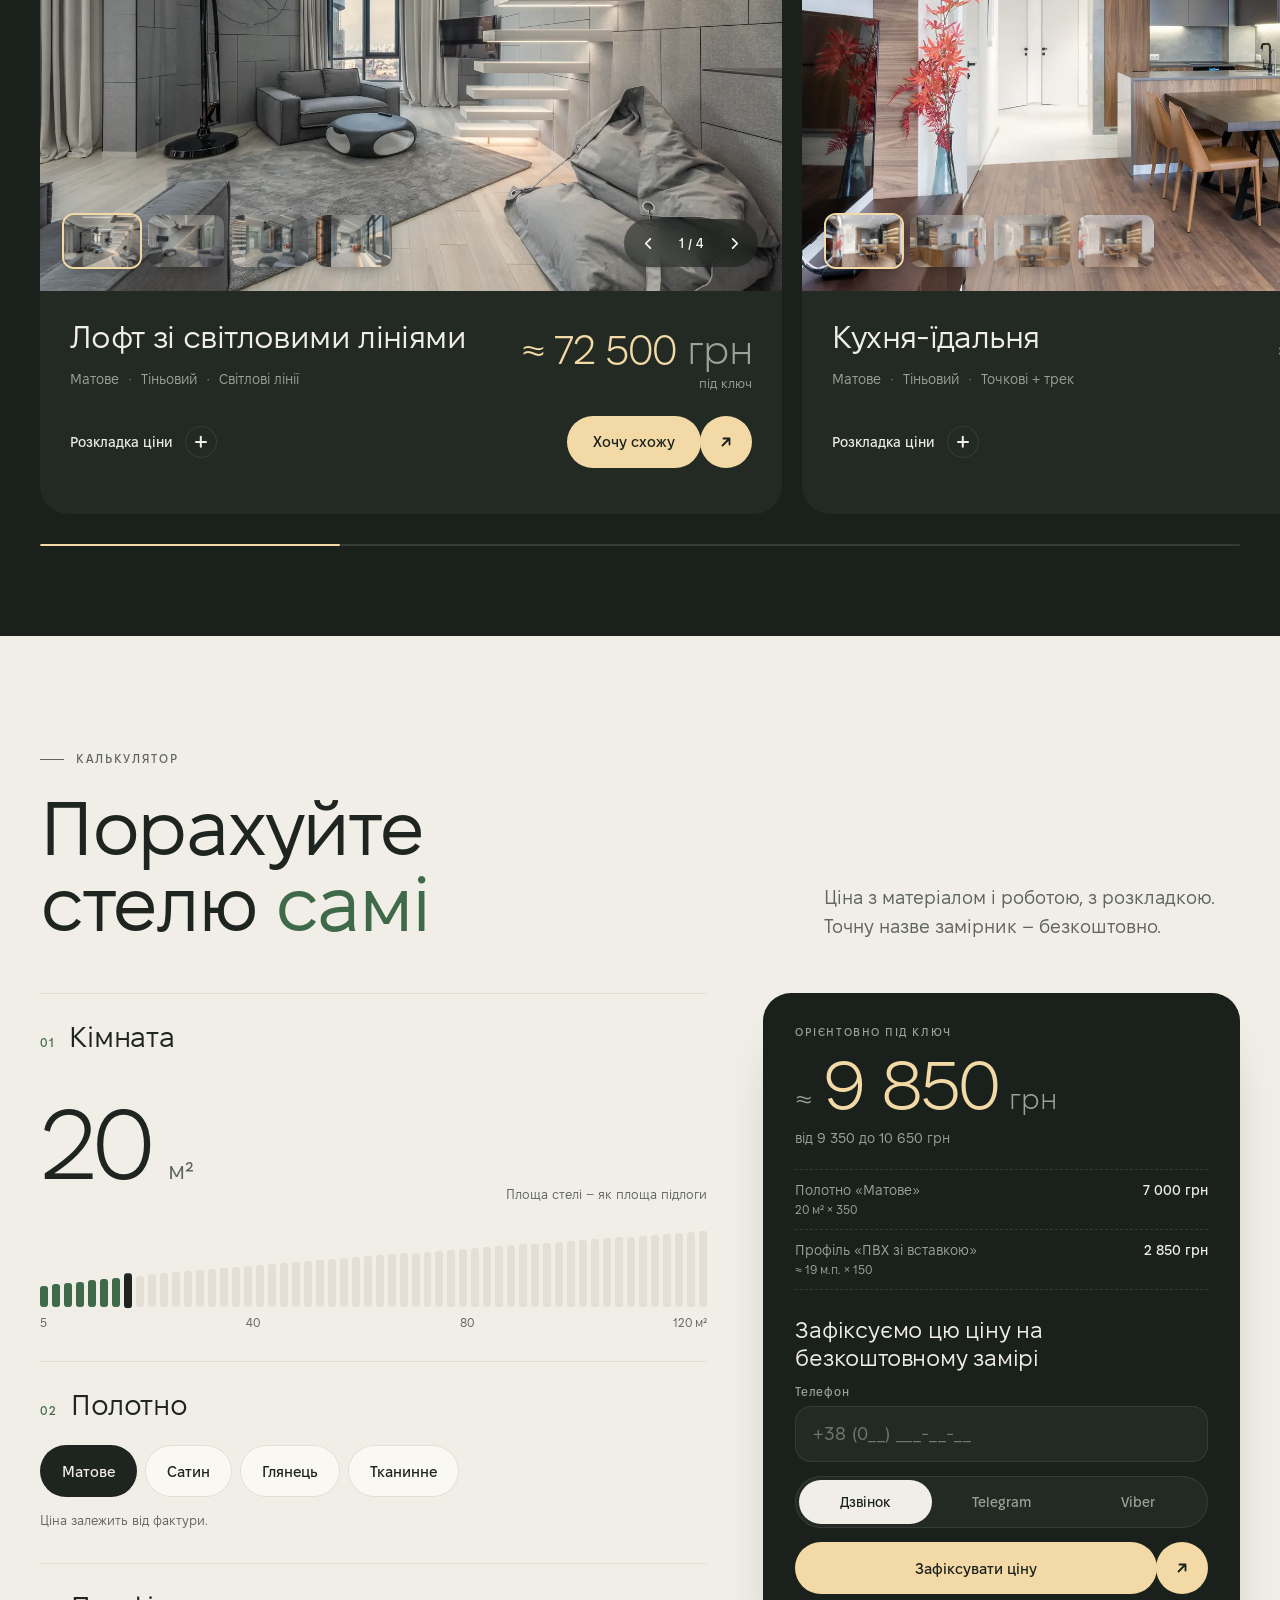
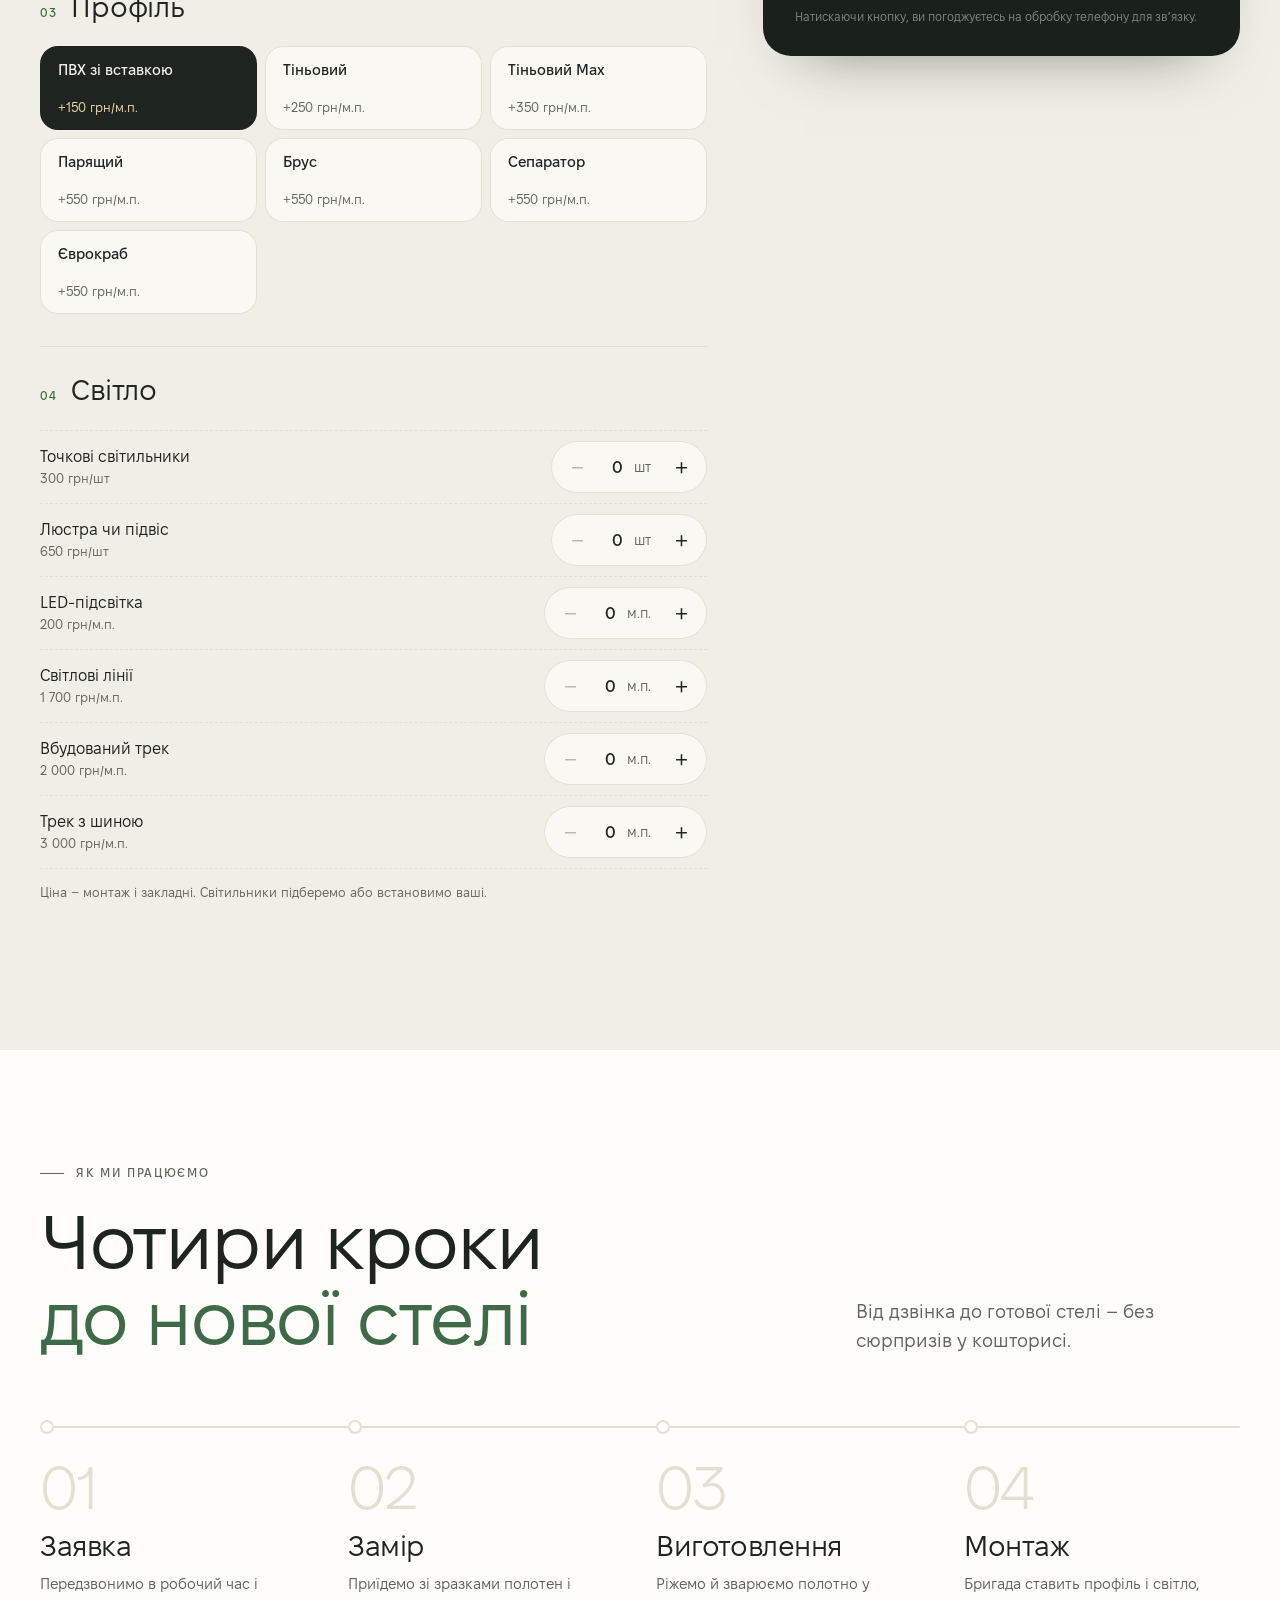
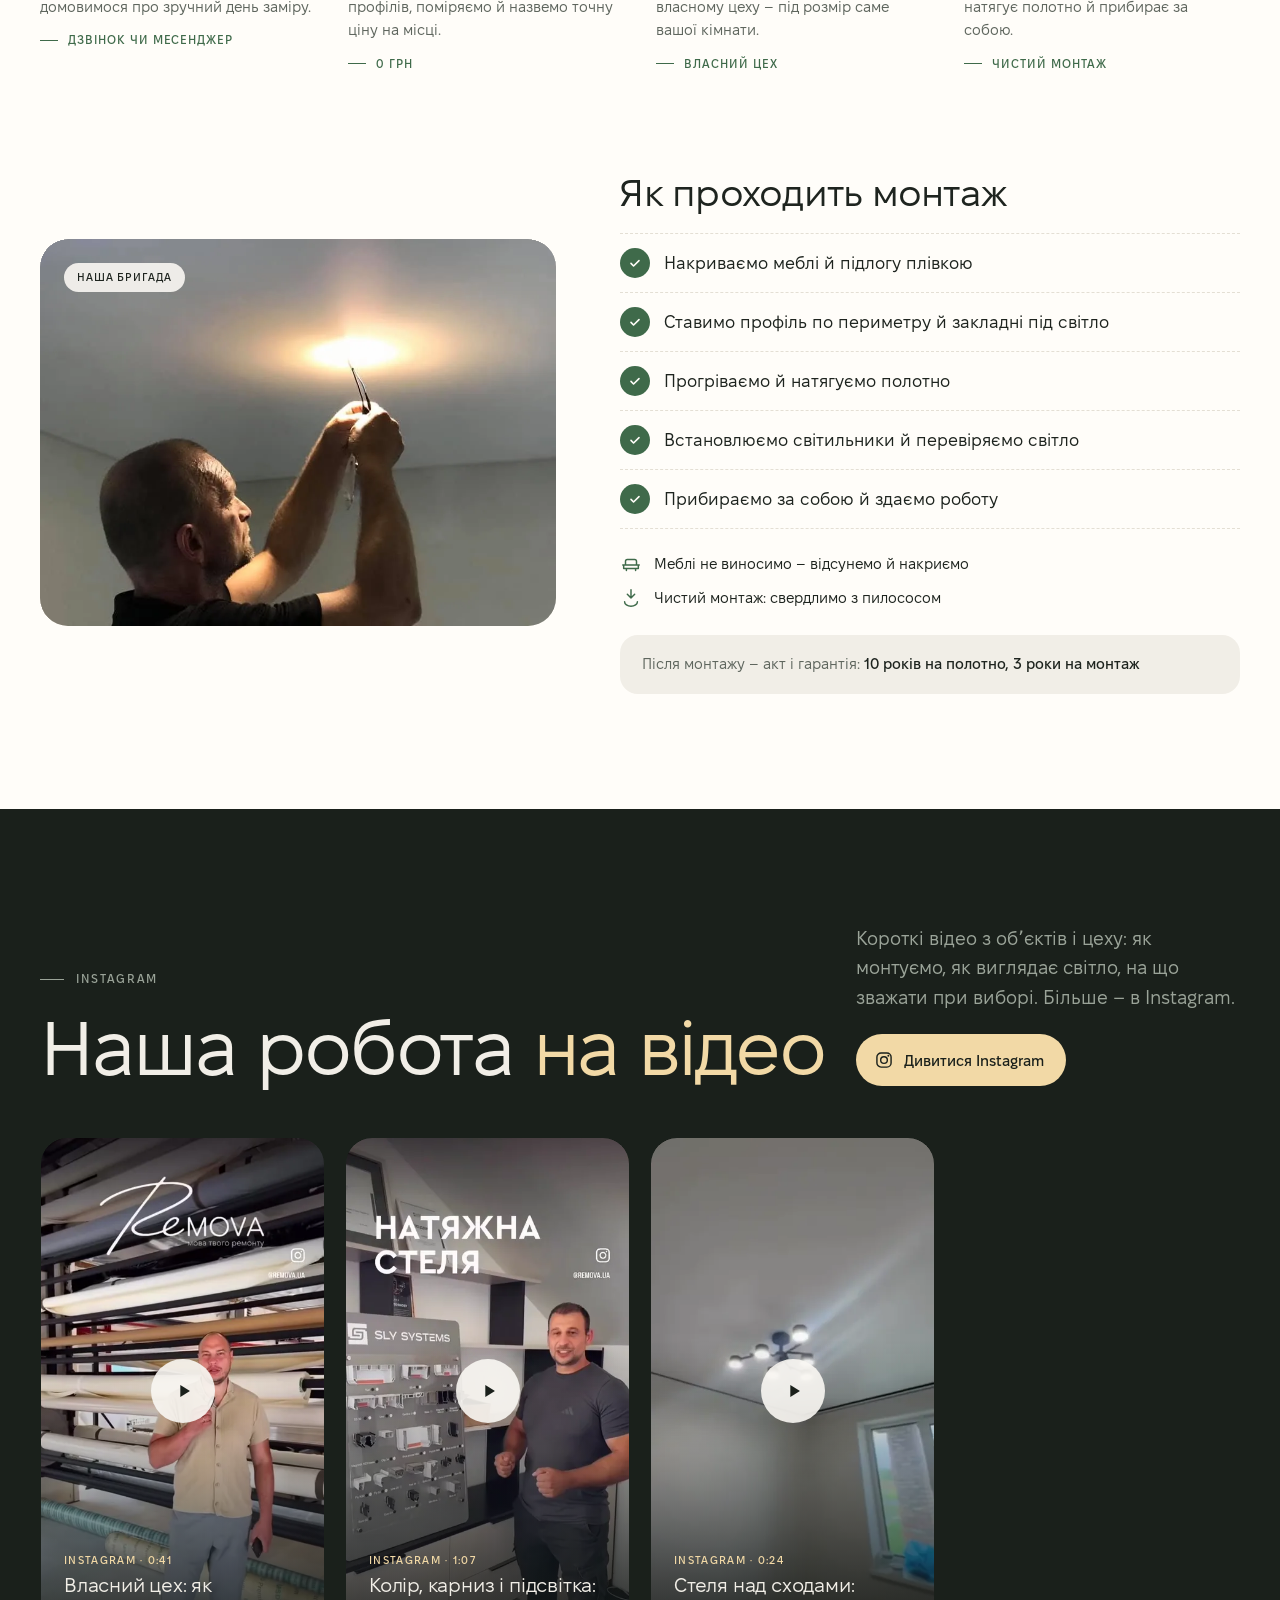
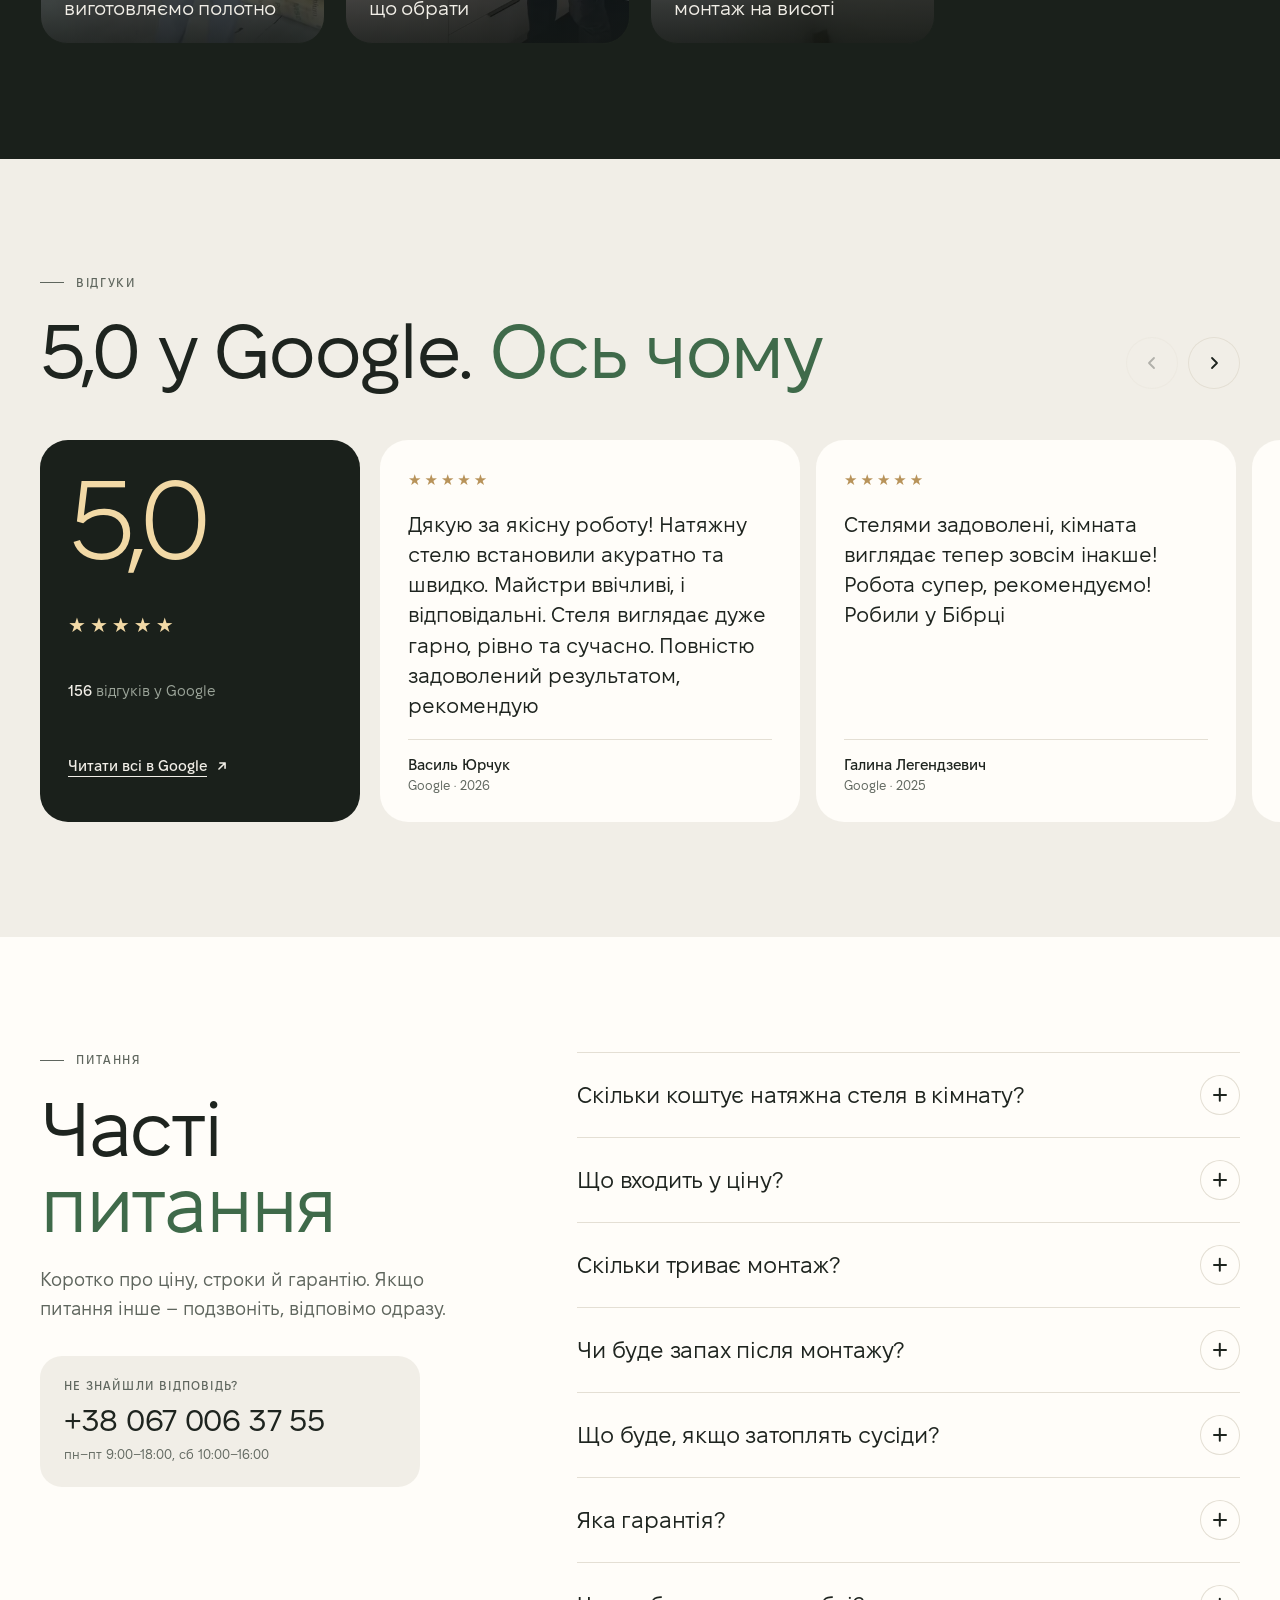
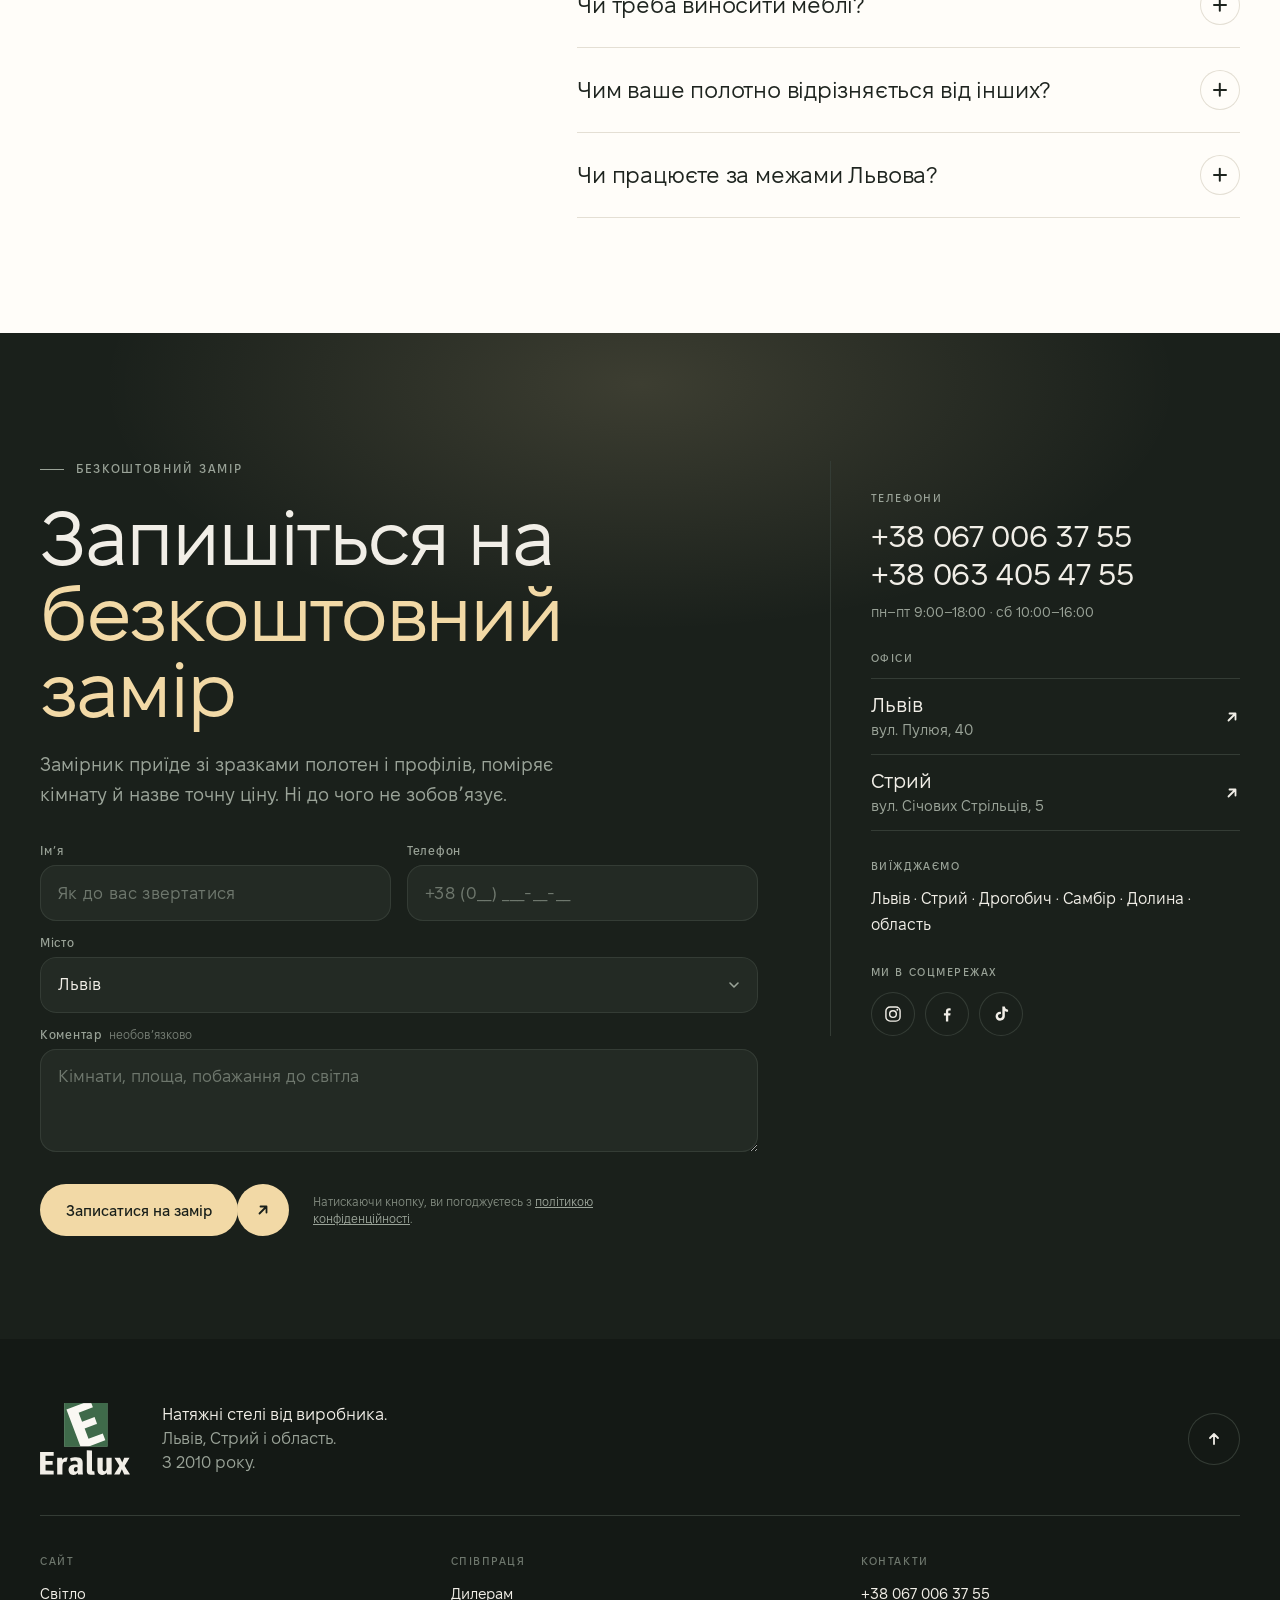
==== commit c4fbb460: "Профілі з розділу «Ціни» (новий профіль зʼявляється сам), калькулятор без зайвого рядка периметра, Є" ====
--- a/index.html
+++ b/index.html
@@ -23,9 +23,9 @@
 <script async src="https://www.googletagmanager.com/gtag/js?id=G-ZHMXN6GPWR"></script>
 <script>window.dataLayer=window.dataLayer||[];function gtag(){dataLayer.push(arguments);}gtag('js',new Date());gtag('config','G-ZHMXN6GPWR');</script>
 <script>!function(f,b,e,v,n,t,s){if(f.fbq)return;n=f.fbq=function(){n.callMethod?n.callMethod.apply(n,arguments):n.queue.push(arguments)};if(!f._fbq)f._fbq=n;n.push=n;n.loaded=!0;n.version='2.0';n.queue=[];t=b.createElement(e);t.async=!0;t.src=v;s=b.getElementsByTagName(e)[0];s.parentNode.insertBefore(t,s)}(window,document,'script','https://connect.facebook.net/en_US/fbevents.js');fbq('init','223537343170667');fbq('track','PageView');</script>
-<link rel="stylesheet" href="assets/css/style.css?v=20261125h">
-<noscript><link rel="stylesheet" href="assets/css/noscript.css?v=20261125h"></noscript>
-<script src="assets/js/boot.js?v=20261125h"></script>
+<link rel="stylesheet" href="assets/css/style.css?v=20261127a">
+<noscript><link rel="stylesheet" href="assets/css/noscript.css?v=20261127a"></noscript>
+<script src="assets/js/boot.js?v=20261127a"></script>
 <script type="application/ld+json">
 {
   "@context": "https://schema.org",
@@ -272,7 +272,7 @@
       </ul>
     </div>
   </div>
-  <script type="application/json" id="light-default">{"light":{"label":"Стеля і світло","title_1":"Увімкніть","title_2":"вечір","text":"Одна кімната, один ракурс. Перемкніть світло й подивіться, що воно змінює і скільки коштує.","list_title":"Що тут світиться","total_label":"Світло в цій кімнаті","note":"Ціна – монтаж і закладні. Світильники підберемо або встановимо ваші.","button":"Порахувати зі світлом","also_title":"Також робимо","also":["lines","track_built","track_bus","led"],"rooms":[{"name":"Кухня-вітальня","area":"38 м²","day":"images/light/kitchen-day-1600.webp","night":"images/light/kitchen-night-1600.webp","alt_day":"Кухня-вітальня вдень: дворівнева натяжна стеля з нішею","alt_night":"Та сама кухня-вітальня ввечері: підсвітка в ніші й точкові світильники","items":[{"id":"led","label":"Підсвітка в ніші","qty":14},{"id":"spot","qty":16}]},{"name":"Вітальня-лофт","area":"32 м²","day":"images/light/loft-day-1600.webp","night":"images/light/loft-night-1600.webp","alt_day":"Вітальня-лофт вдень: глянцева натяжна стеля","alt_night":"Та сама вітальня ввечері: підсвітка по периметру й люстри","items":[{"id":"led","label":"Підсвітка по периметру","qty":22},{"id":"chandelier","label":"Люстри","qty":2}]},{"name":"Вітальня з колонами","area":"45 м²","day":"images/light/columns-day-1600.webp","night":"images/light/columns-night-1600.webp","alt_day":"Простора вітальня з колонами вдень: глянцева натяжна стеля","alt_night":"Та сама вітальня ввечері: два контури підсвітки, люстра й підвіси","items":[{"id":"led","label":"Два контури підсвітки","qty":30},{"id":"chandelier","label":"Люстра й підвіси","qty":3}]}]},"prices":{"canvas_m2":350,"perimeter_m":200,"corners_included":4,"extra_corner":100,"extra_corner_premium":500,"canvases":[{"id":"matte","name":"Матове","price":350},{"id":"satin","name":"Сатин","price":350},{"id":"gloss","name":"Глянець","price":350},{"id":"fabric","name":"Тканинне","price":350}],"profiles":[{"id":"pvc","name":"ПВХ зі вставкою","price":0,"premium_corners":false},{"id":"shadow","name":"Тіньовий","price":250,"premium_corners":false},{"id":"shadow_max","name":"Тіньовий Max","price":350,"premium_corners":false},{"id":"floating","name":"Парящий","price":550,"premium_corners":true},{"id":"beam","name":"Брус","price":550,"premium_corners":false},{"id":"separator","name":"Сепаратор","price":550,"premium_corners":false}],"light":[{"id":"spot","name":"Точкові світильники","unit":"шт","price":300},{"id":"chandelier","name":"Люстра чи підвіс","unit":"шт","price":650},{"id":"led","name":"LED-підсвітка","unit":"м.п.","price":200},{"id":"lines","name":"Світлові лінії","unit":"м.п.","price":1700},{"id":"track_built","name":"Вбудований трек","unit":"м.п.","price":2000},{"id":"track_bus","name":"Трек з шиною","unit":"м.п.","price":3000}],"height_3":10,"height_35":15,"fuel_km":10}}</script>
+  <script type="application/json" id="light-default">{"light":{"label":"Стеля і світло","title_1":"Увімкніть","title_2":"вечір","text":"Одна кімната, один ракурс. Перемкніть світло й подивіться, що воно змінює і скільки коштує.","list_title":"Що тут світиться","total_label":"Світло в цій кімнаті","note":"Ціна – монтаж і закладні. Світильники підберемо або встановимо ваші.","button":"Порахувати зі світлом","also_title":"Також робимо","also":["lines","track_built","track_bus","led"],"rooms":[{"name":"Кухня-вітальня","area":"38 м²","day":"images/light/kitchen-day-1600.webp","night":"images/light/kitchen-night-1600.webp","alt_day":"Кухня-вітальня вдень: дворівнева натяжна стеля з нішею","alt_night":"Та сама кухня-вітальня ввечері: підсвітка в ніші й точкові світильники","items":[{"id":"led","label":"Підсвітка в ніші","qty":14},{"id":"spot","qty":16}]},{"name":"Вітальня-лофт","area":"32 м²","day":"images/light/loft-day-1600.webp","night":"images/light/loft-night-1600.webp","alt_day":"Вітальня-лофт вдень: глянцева натяжна стеля","alt_night":"Та сама вітальня ввечері: підсвітка по периметру й люстри","items":[{"id":"led","label":"Підсвітка по периметру","qty":22},{"id":"chandelier","label":"Люстри","qty":2}]},{"name":"Вітальня з колонами","area":"45 м²","day":"images/light/columns-day-1600.webp","night":"images/light/columns-night-1600.webp","alt_day":"Простора вітальня з колонами вдень: глянцева натяжна стеля","alt_night":"Та сама вітальня ввечері: два контури підсвітки, люстра й підвіси","items":[{"id":"led","label":"Два контури підсвітки","qty":30},{"id":"chandelier","label":"Люстра й підвіси","qty":3}]}]},"prices":{"corners_included":4,"extra_corner":100,"extra_corner_premium":500,"canvases":[{"id":"matte","name":"Матове","price":350},{"id":"satin","name":"Сатин","price":350},{"id":"gloss","name":"Глянець","price":350},{"id":"fabric","name":"Тканинне","price":900}],"profiles":[{"id":"pvc","name":"ПВХ зі вставкою","price":150,"premium_corners":false},{"id":"shadow","name":"Тіньовий","price":250,"premium_corners":false},{"id":"shadow_max","name":"Тіньовий Max","price":350,"premium_corners":false},{"id":"floating","name":"Парящий","price":550,"premium_corners":true},{"id":"beam","name":"Брус","price":550,"premium_corners":false},{"id":"separator","name":"Сепаратор","price":550,"premium_corners":false},{"id":"eurocrab","name":"Єврокраб","price":550,"premium_corners":true}],"light":[{"id":"spot","name":"Точкові світильники","unit":"шт","price":300},{"id":"chandelier","name":"Люстра чи підвіс","unit":"шт","price":650},{"id":"led","name":"LED-підсвітка","unit":"м.п.","price":200},{"id":"lines","name":"Світлові лінії","unit":"м.п.","price":1700},{"id":"track_built","name":"Вбудований трек","unit":"м.п.","price":2000},{"id":"track_bus","name":"Трек з шиною","unit":"м.п.","price":3000}],"height_3":10,"height_35":15,"fuel_km":10}}</script>
 </section>
 
 <!-- 5. ПОЛОТНО І ПРОФІЛЬ -->
@@ -893,6 +893,6 @@
   <a class="mbar__go" href="#measure">Безкоштовний замір</a>
 </div>
 
-<script src="assets/js/main.js?v=20261125h" defer></script>
+<script src="assets/js/main.js?v=20261127a" defer></script>
 </body>
 </html>
--- a/assets/css/style.css
+++ b/assets/css/style.css
@@ -410,9 +410,9 @@
 .profs { display: flex; gap: 12px; margin: 0 calc(0px - var(--pad)) clamp(48px, 5vw, 80px); padding: 0 var(--pad); overflow-x: auto; scroll-snap-type: x mandatory; scrollbar-width: none; }
 .profs::-webkit-scrollbar { display: none; }
 .profs .prof { flex: 0 0 80%; scroll-snap-align: center; }
-@media (min-width: 600px) { .profs { display: grid; margin-left: 0; margin-right: 0; padding: 0; overflow: visible; } .profs .prof { flex: none; } }
-@media (min-width: 600px) { .profs { grid-template-columns: 1fr 1fr; } }
-@media (min-width: 1024px) { .profs { grid-template-columns: repeat(3, 1fr); gap: 16px; } }
+/* неповний останній ряд – по центру (напр. 7 профілів: 3 + 3 + 1) */
+@media (min-width: 600px) { .profs { flex-wrap: wrap; justify-content: center; margin-left: 0; margin-right: 0; padding: 0; overflow: visible; } .profs .prof { flex: 0 0 calc((100% - 12px) / 2); } }
+@media (min-width: 1024px) { .profs { gap: 16px; } .profs .prof { flex-basis: calc((100% - 32px) / 3); } }
 .prof { background: var(--chalk); border-radius: 22px; padding: 22px 22px 26px; display: flex; flex-direction: column; transition: background-color .5s var(--ease), transform .6s var(--ease); }
 .prof:hover { background: #FFFDF9; transform: translateY(-4px); }
 .prof__top { display: flex; justify-content: space-between; align-items: center; }
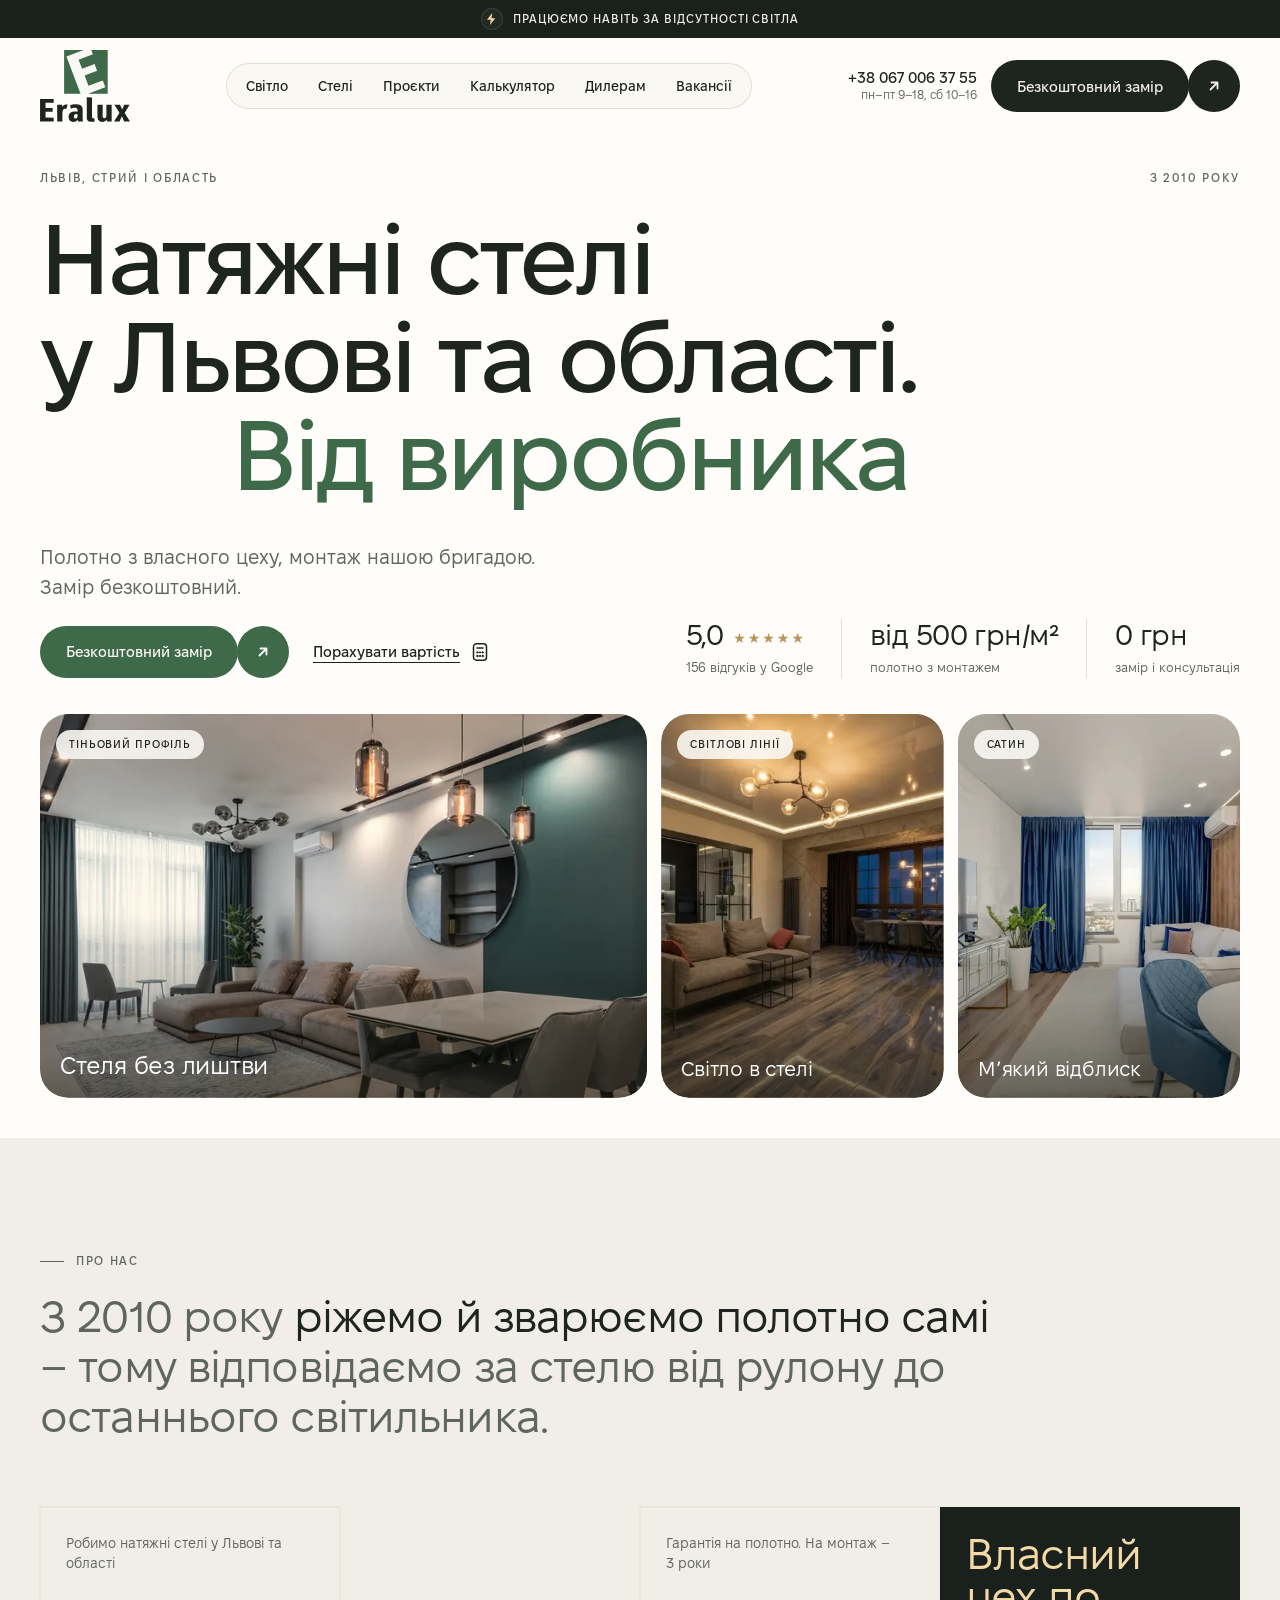
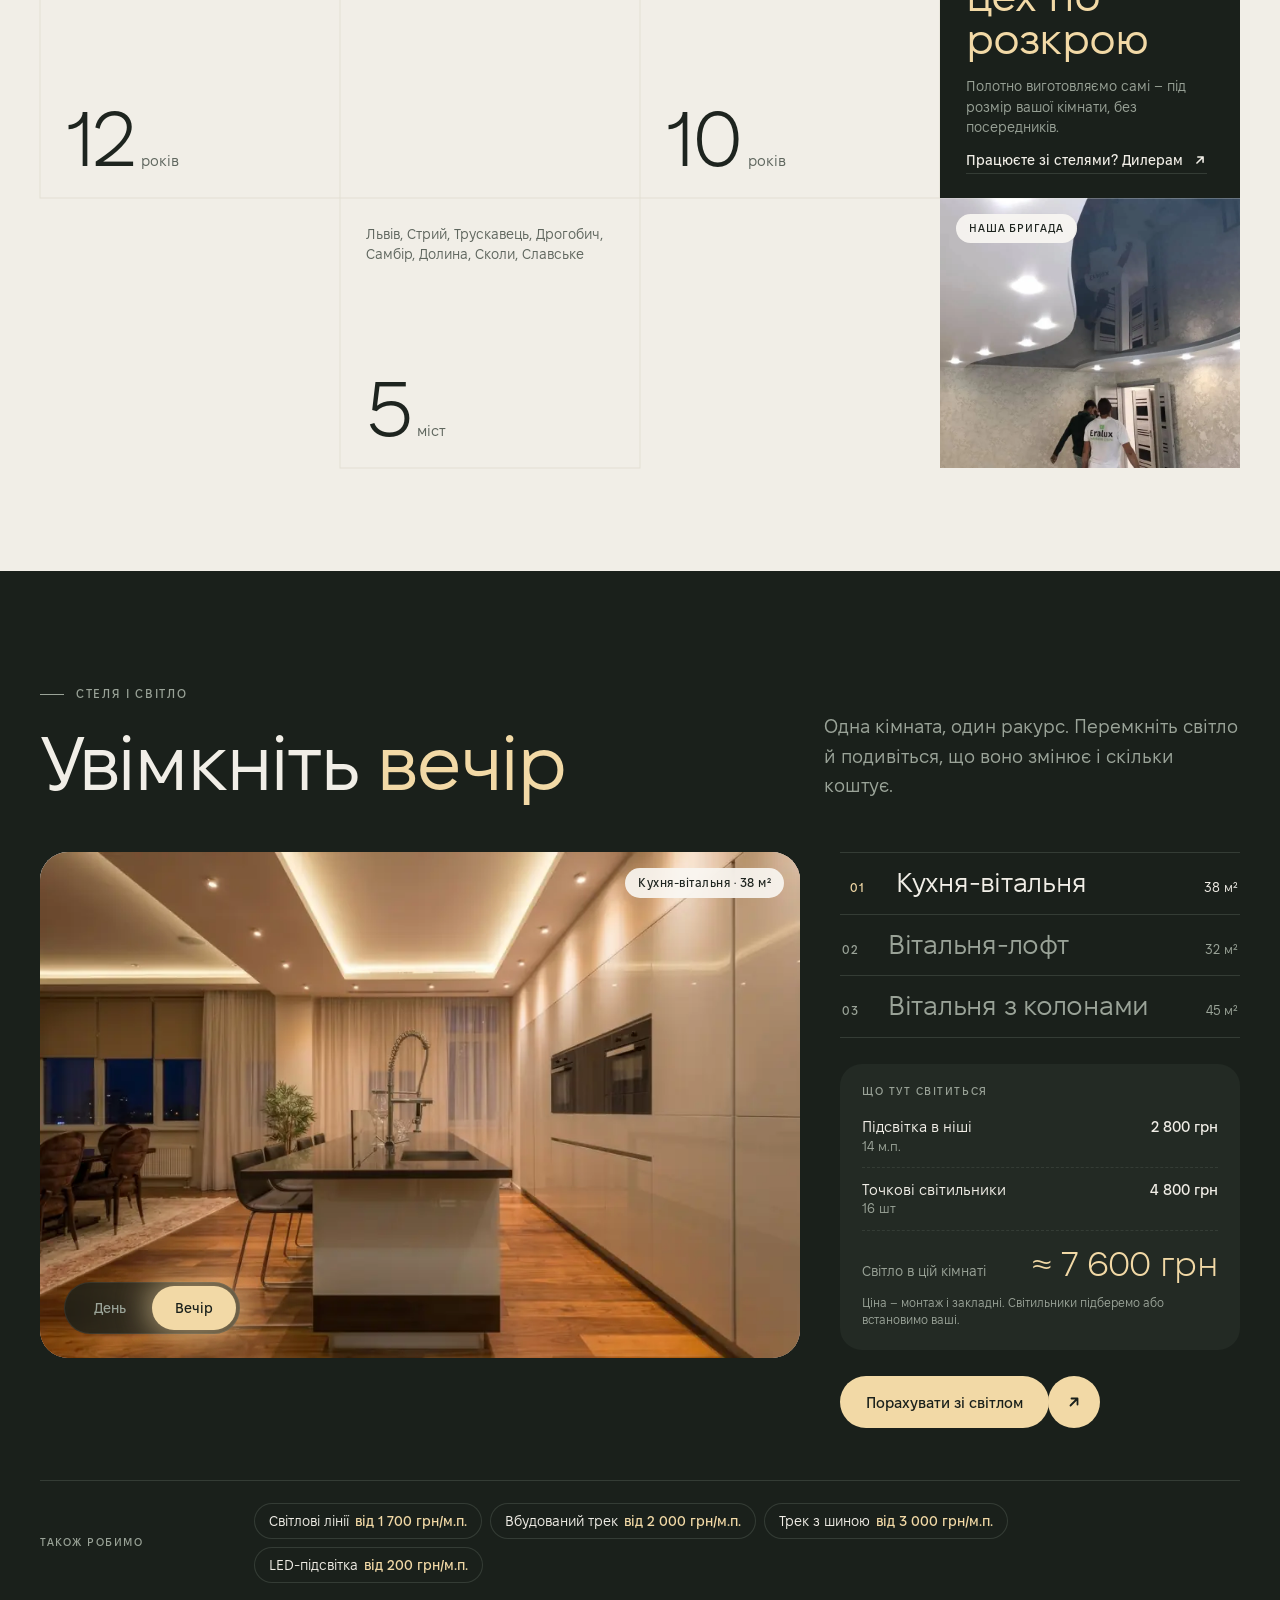
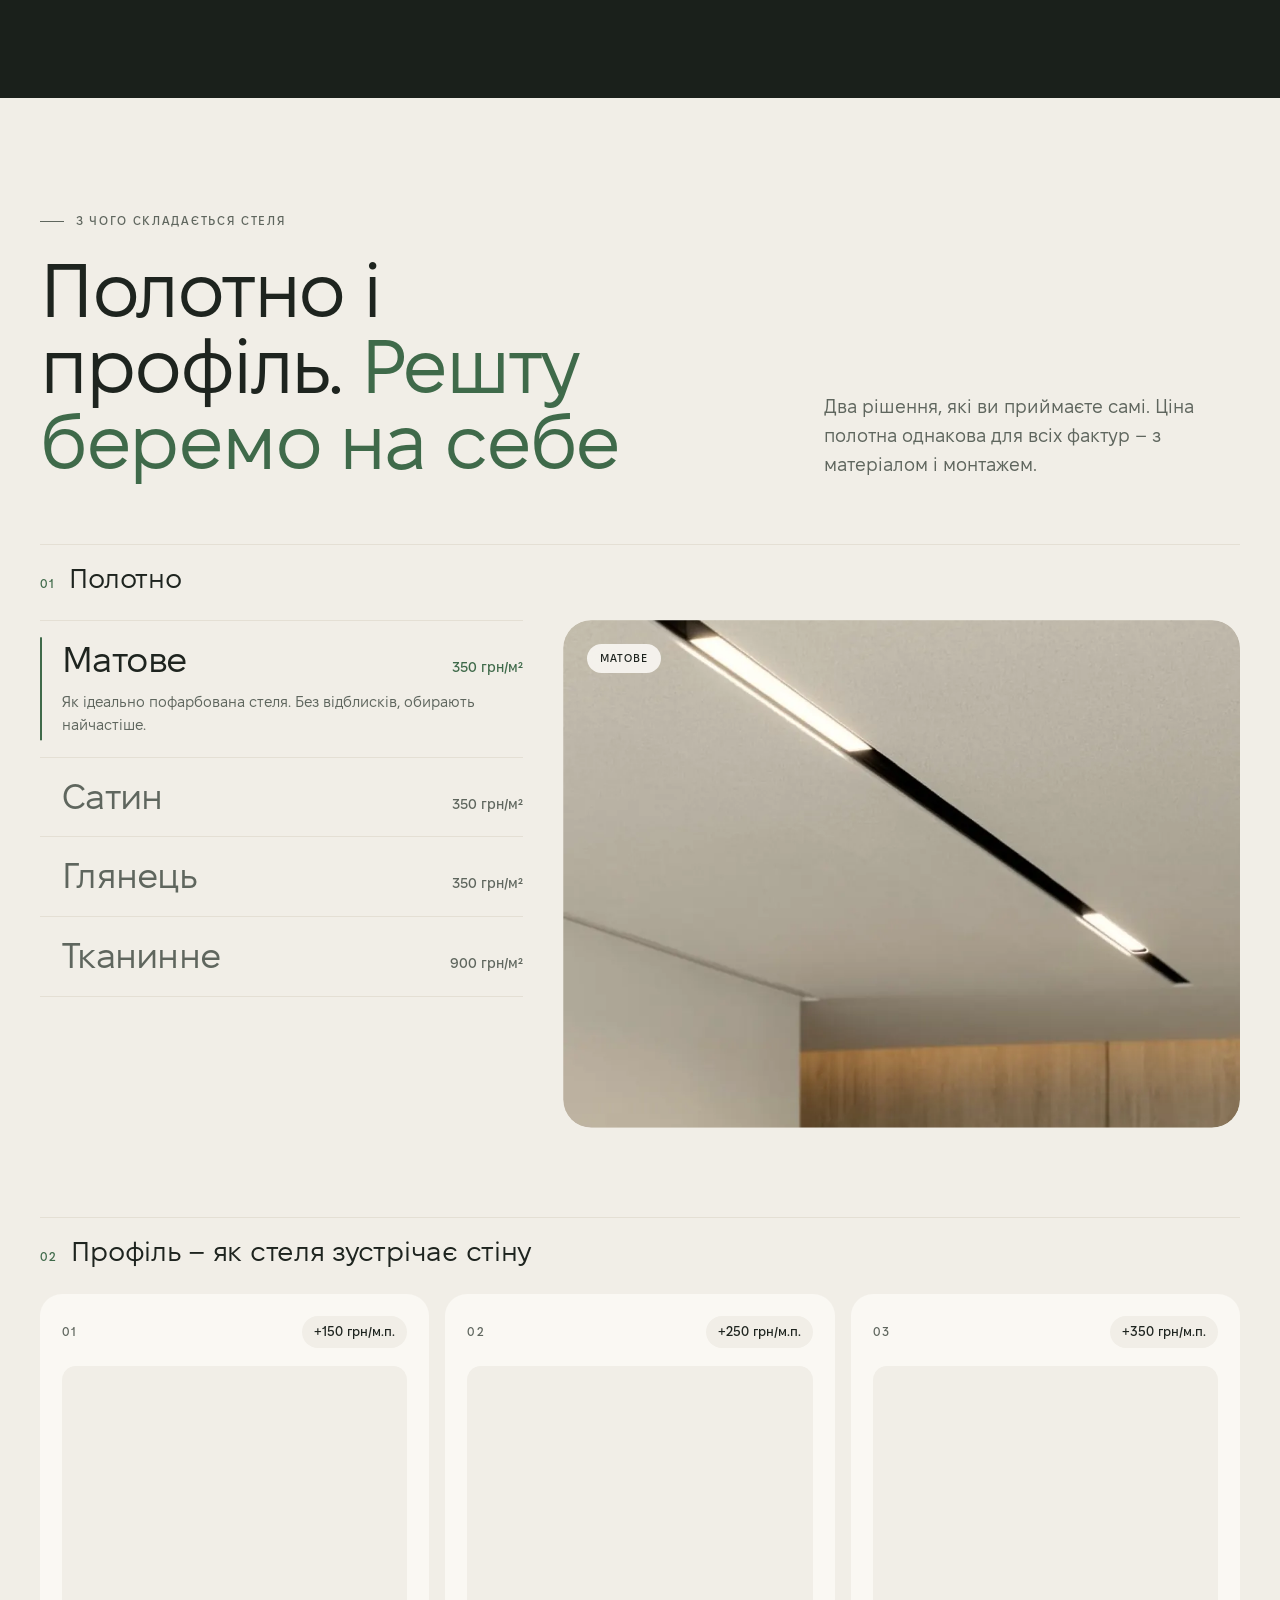
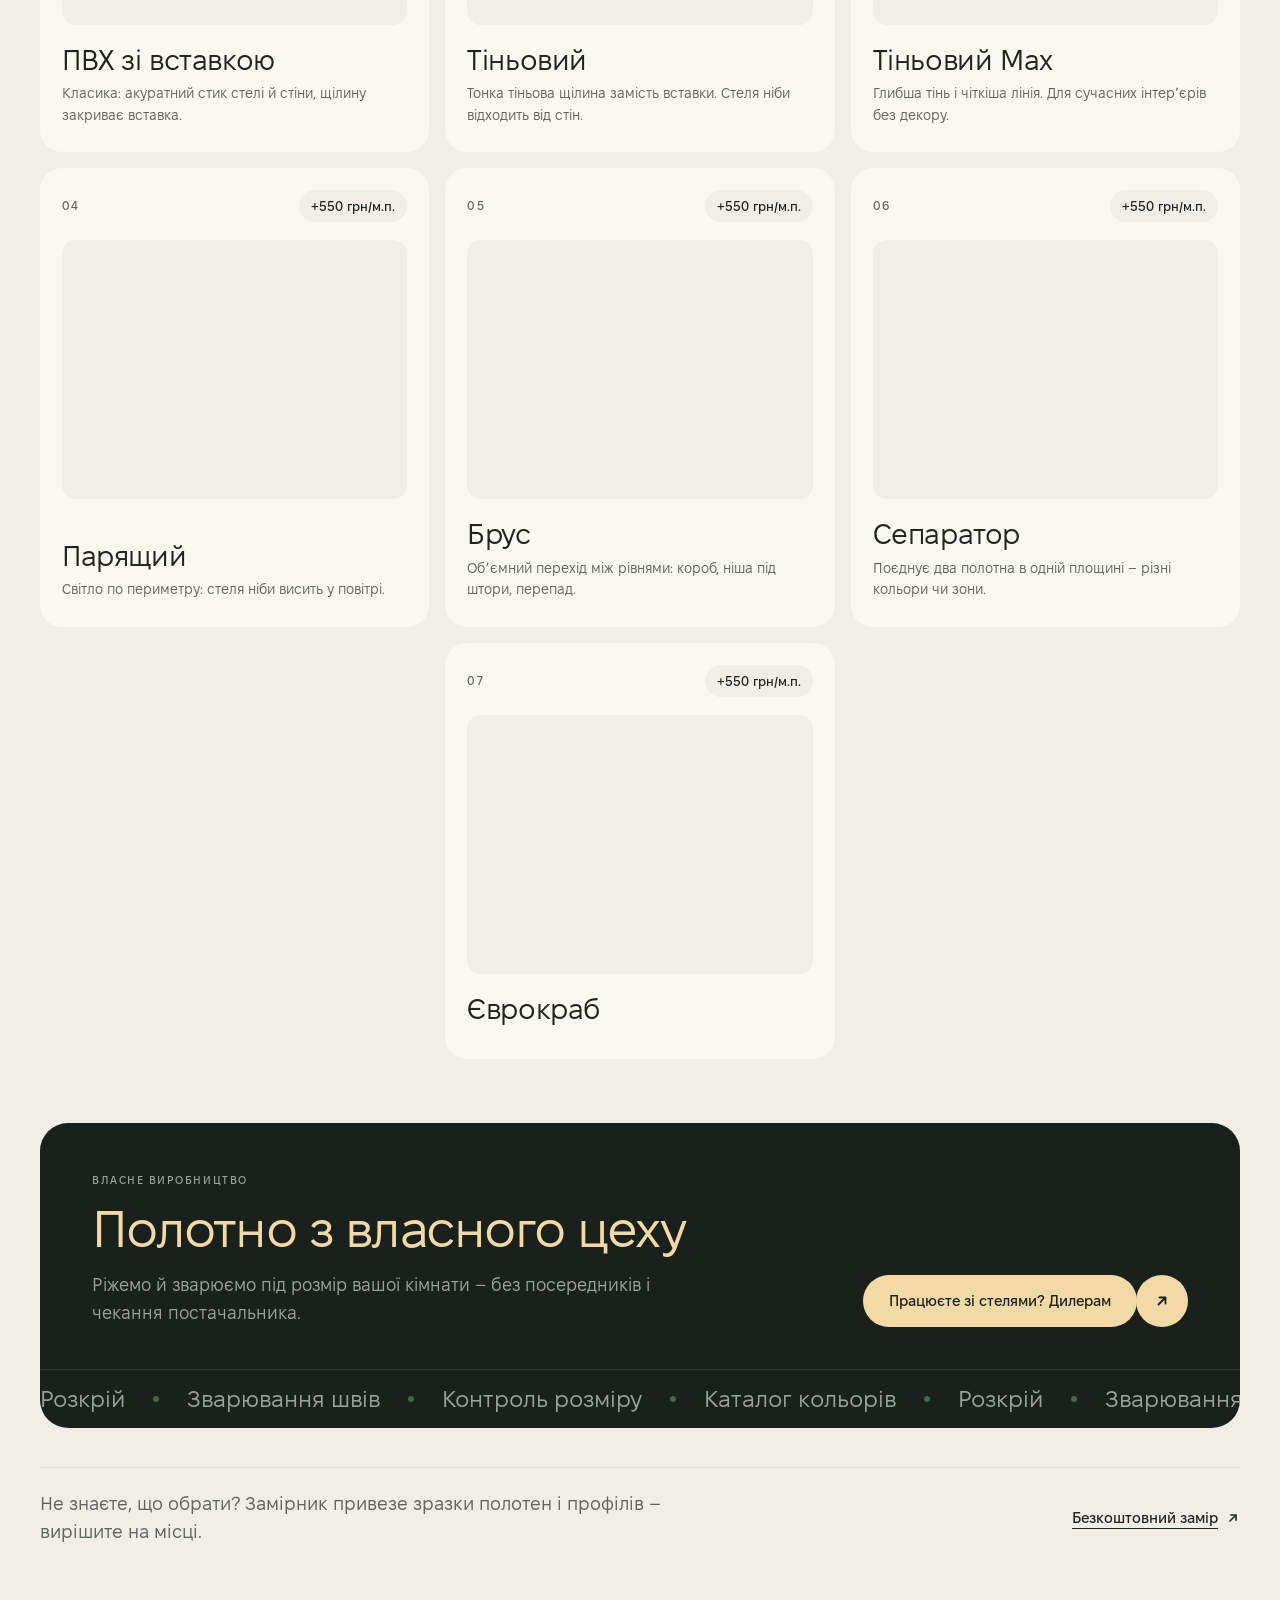
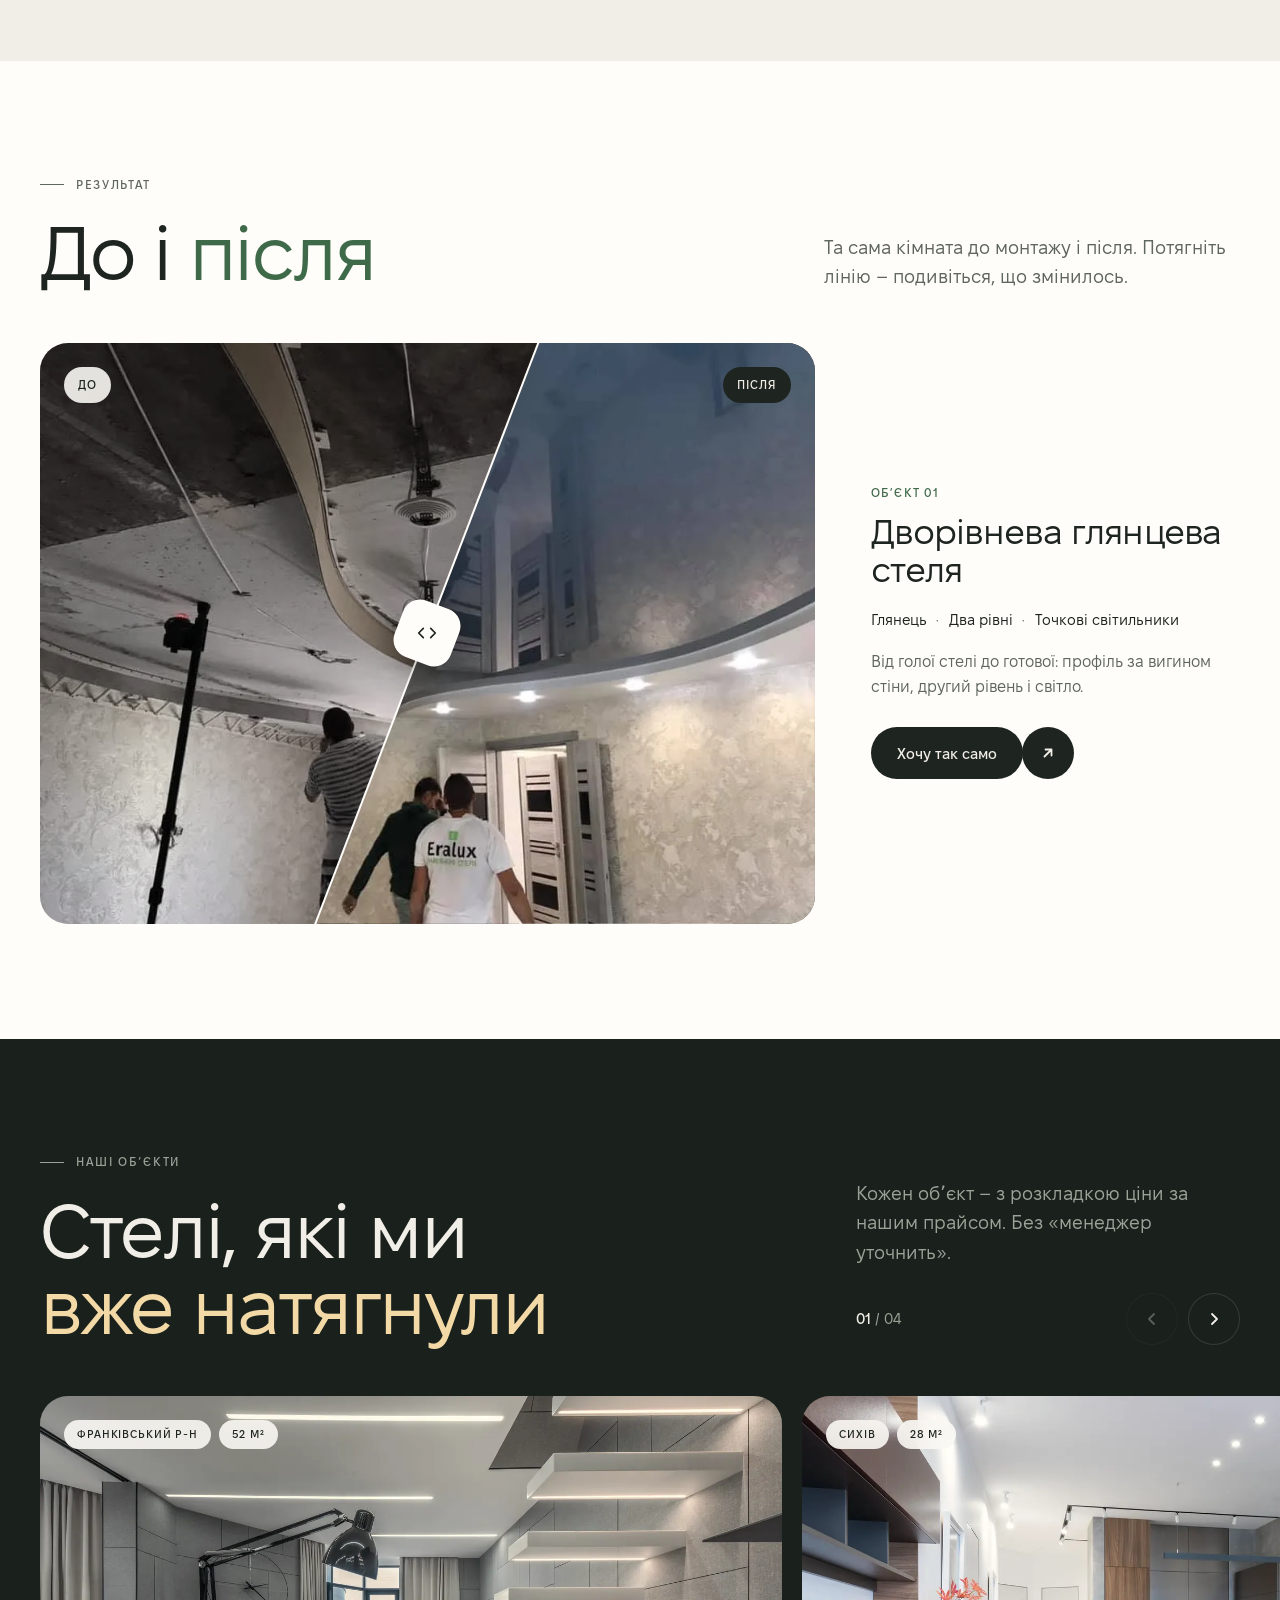
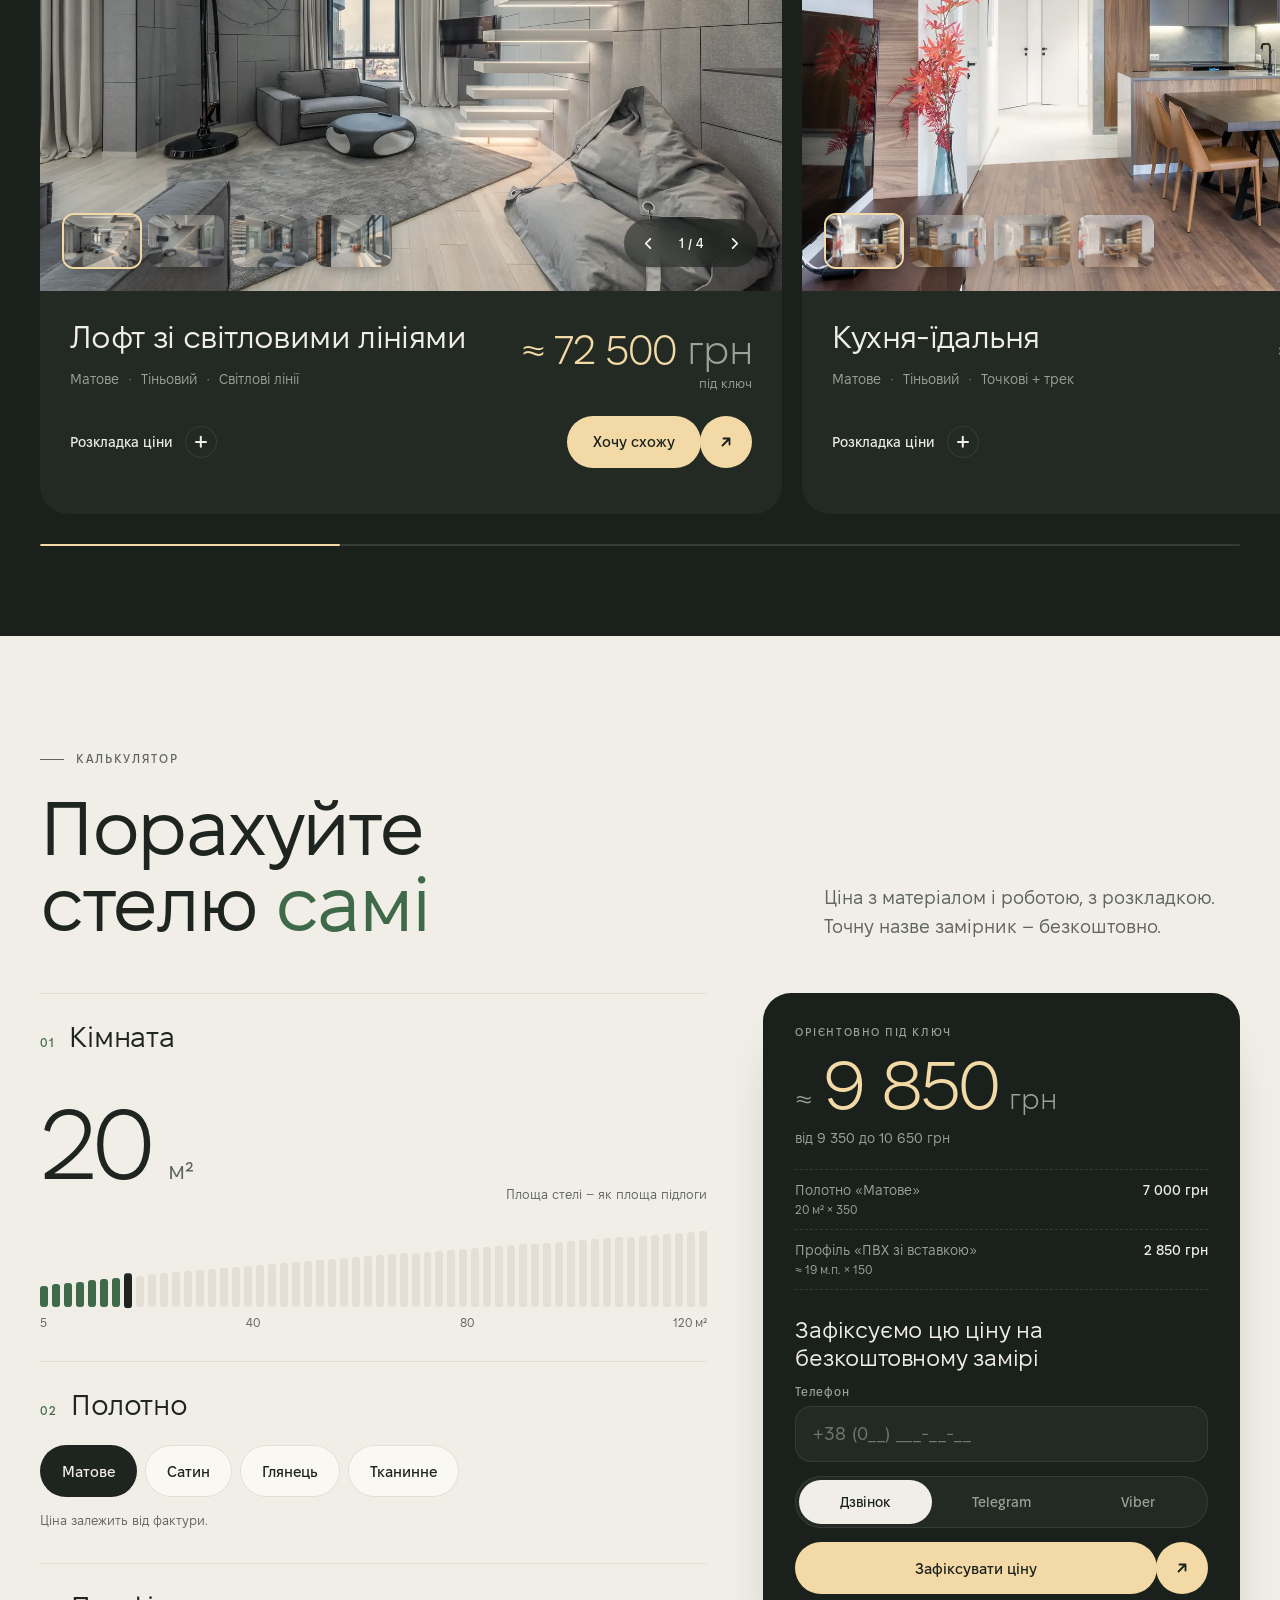
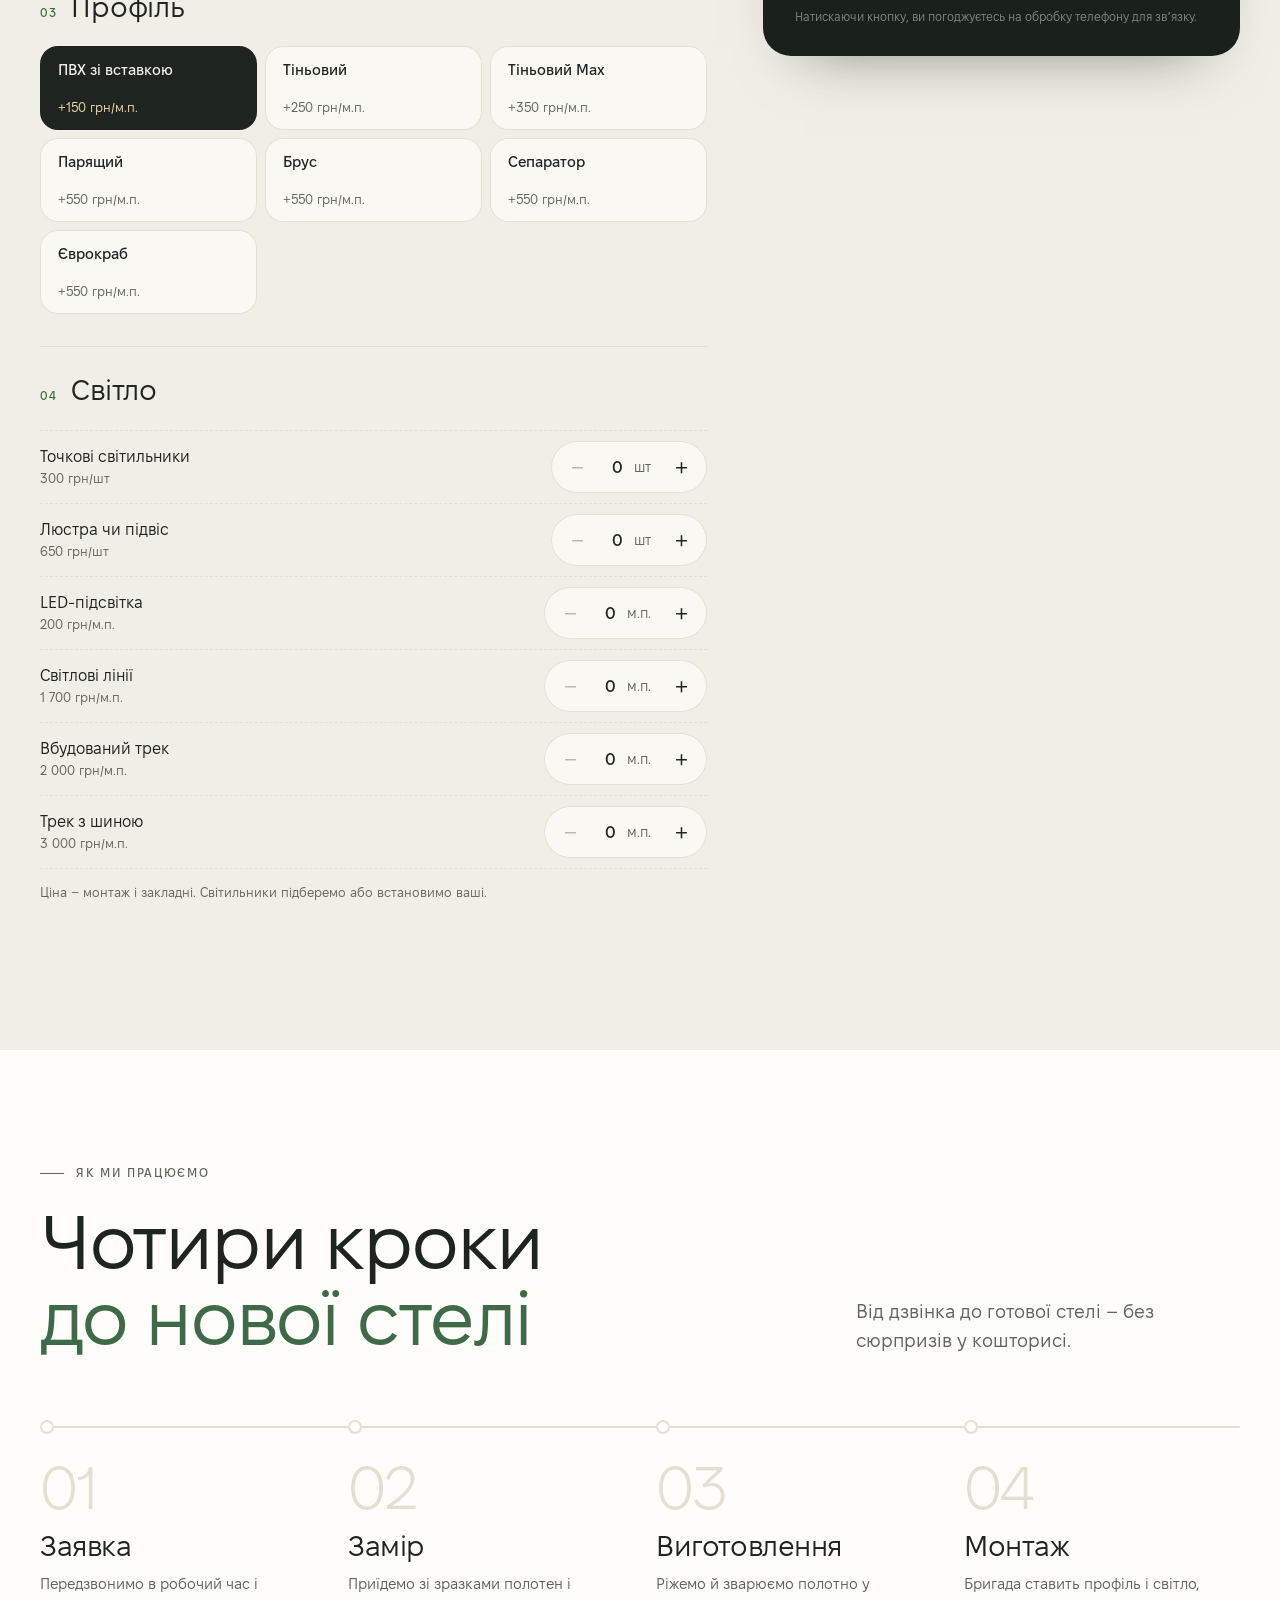
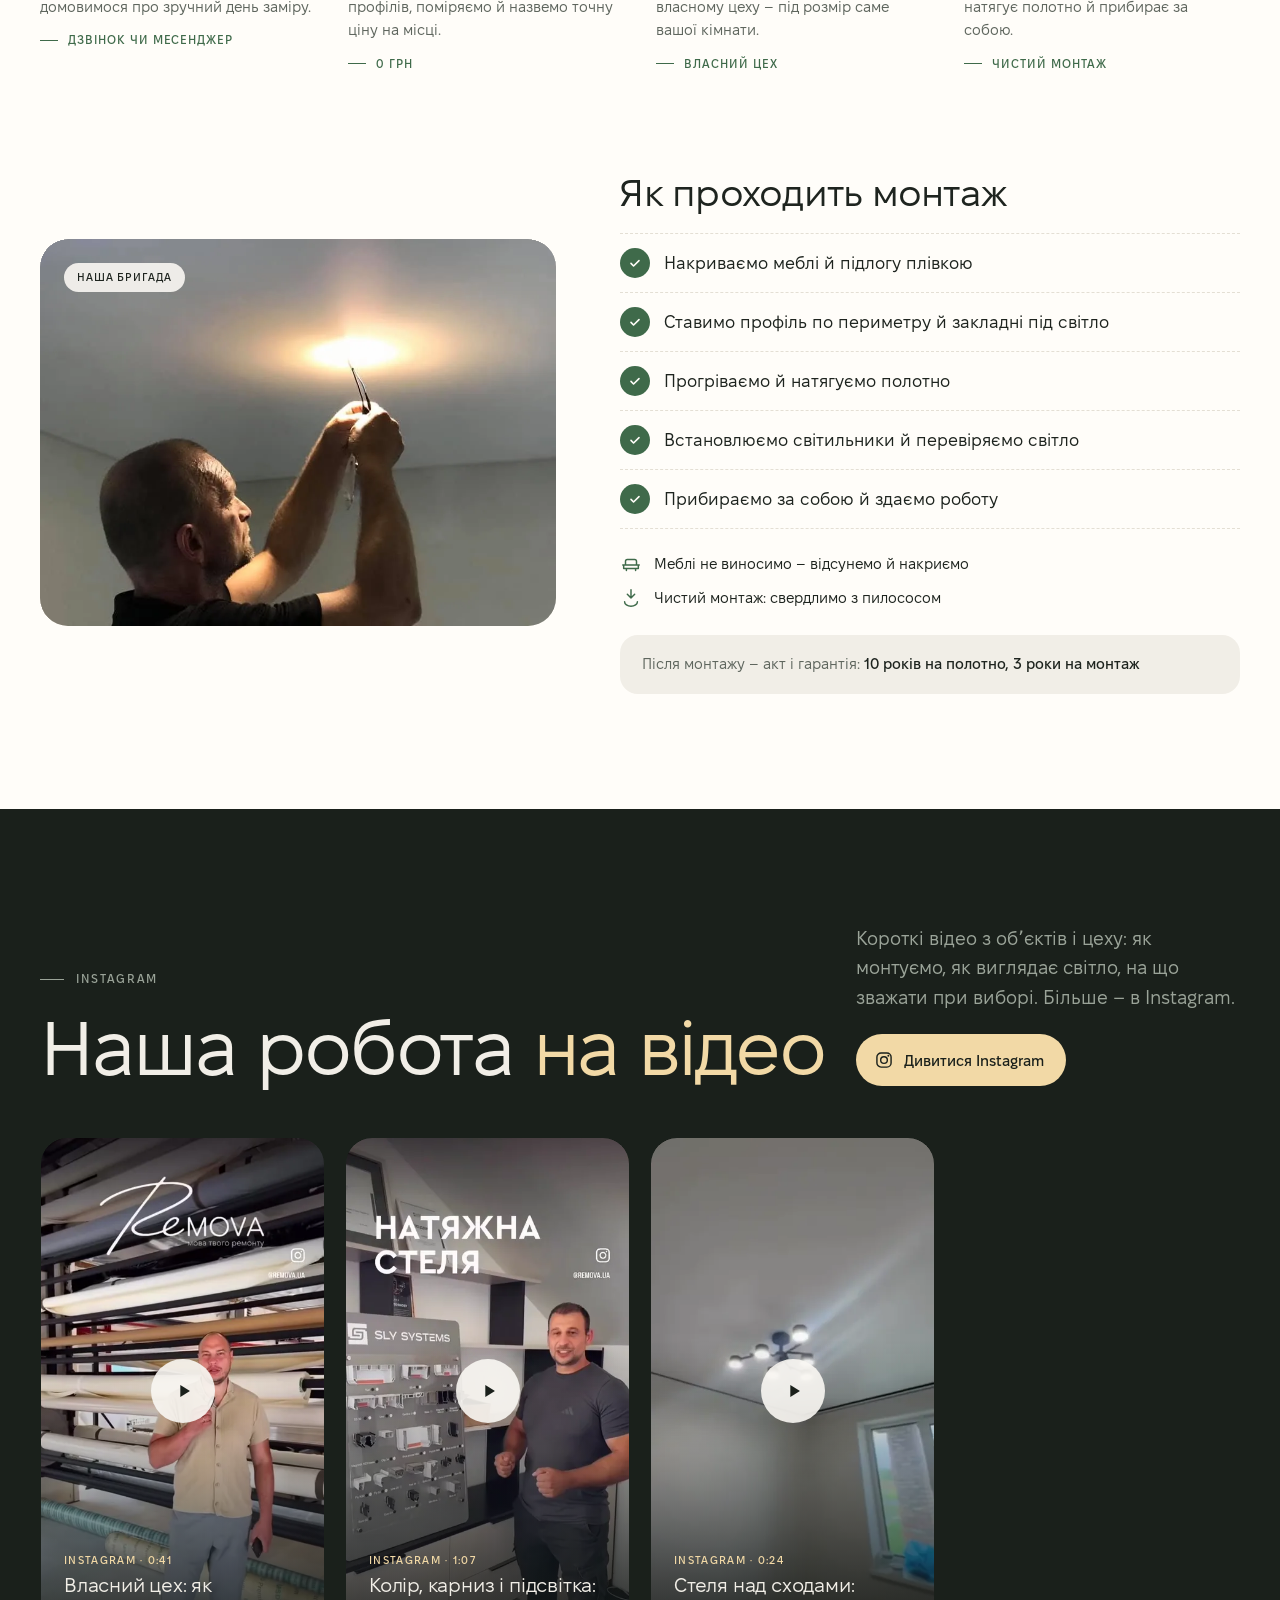
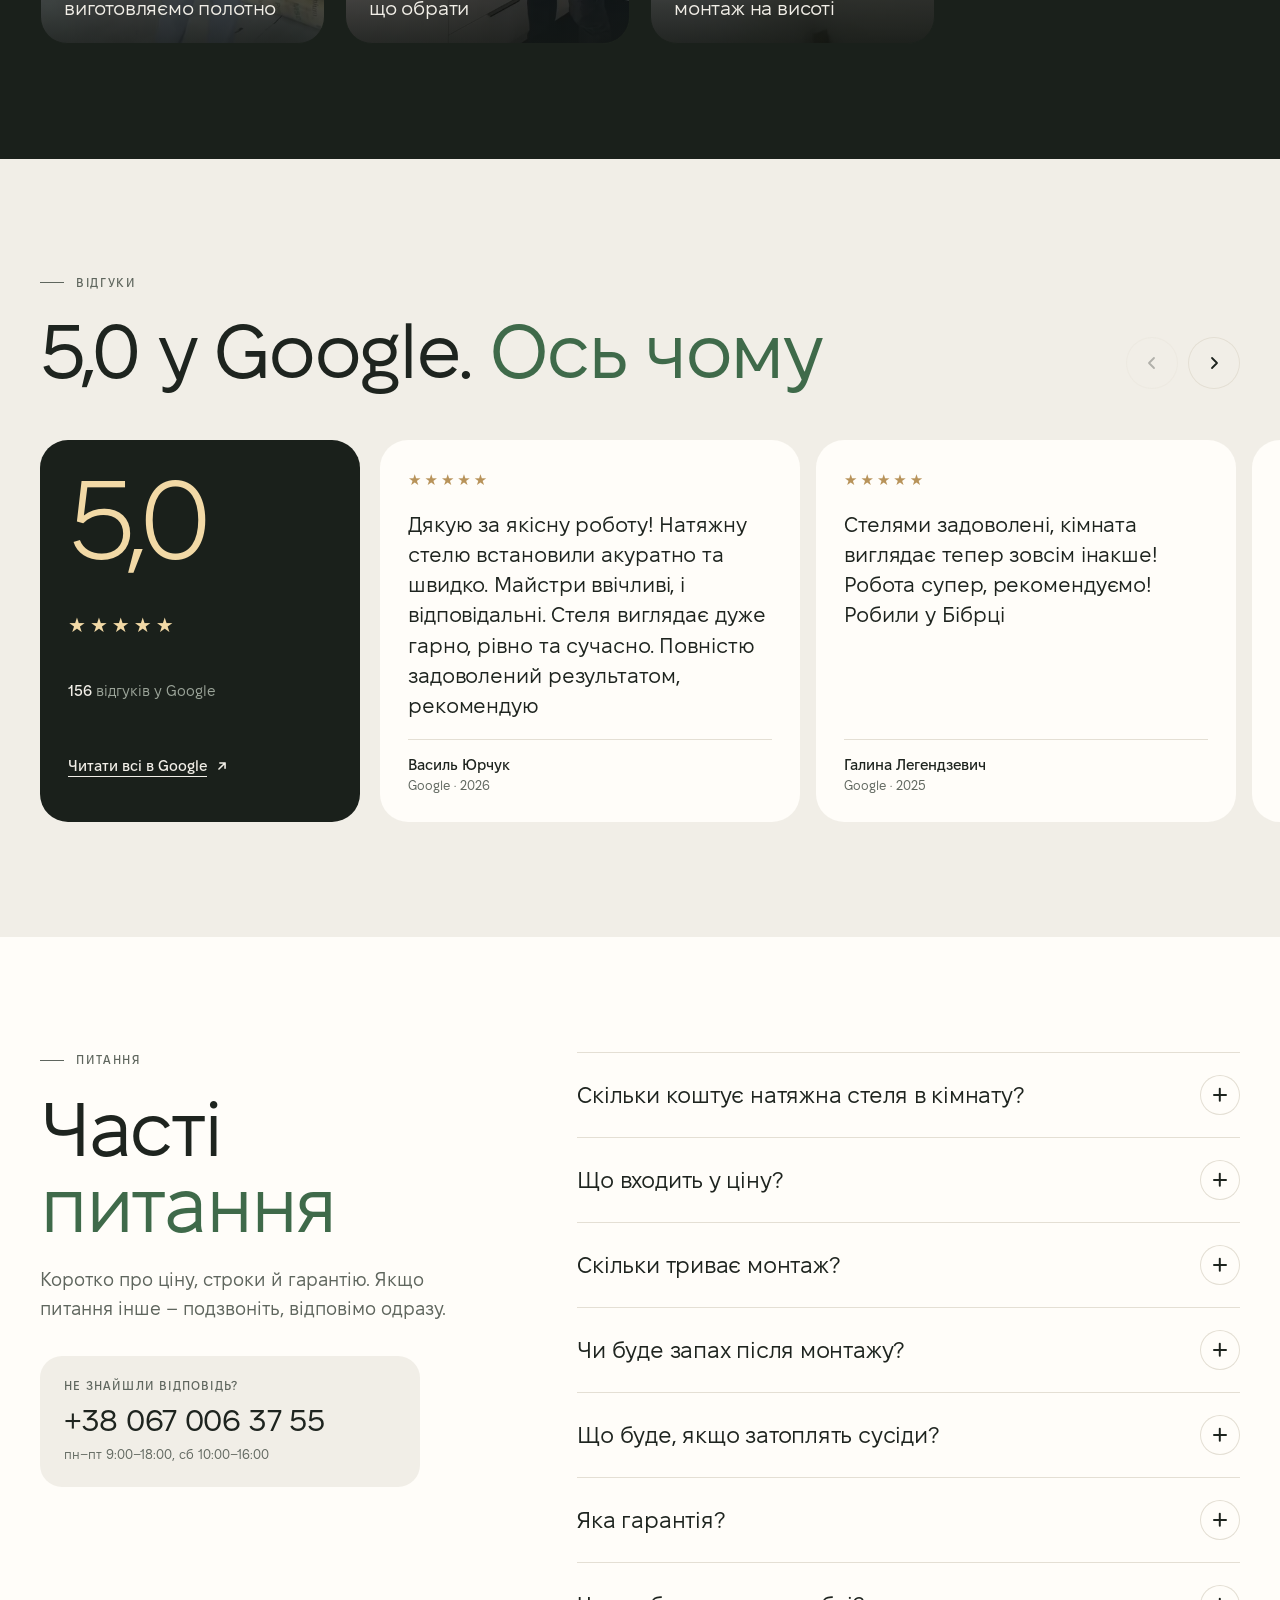
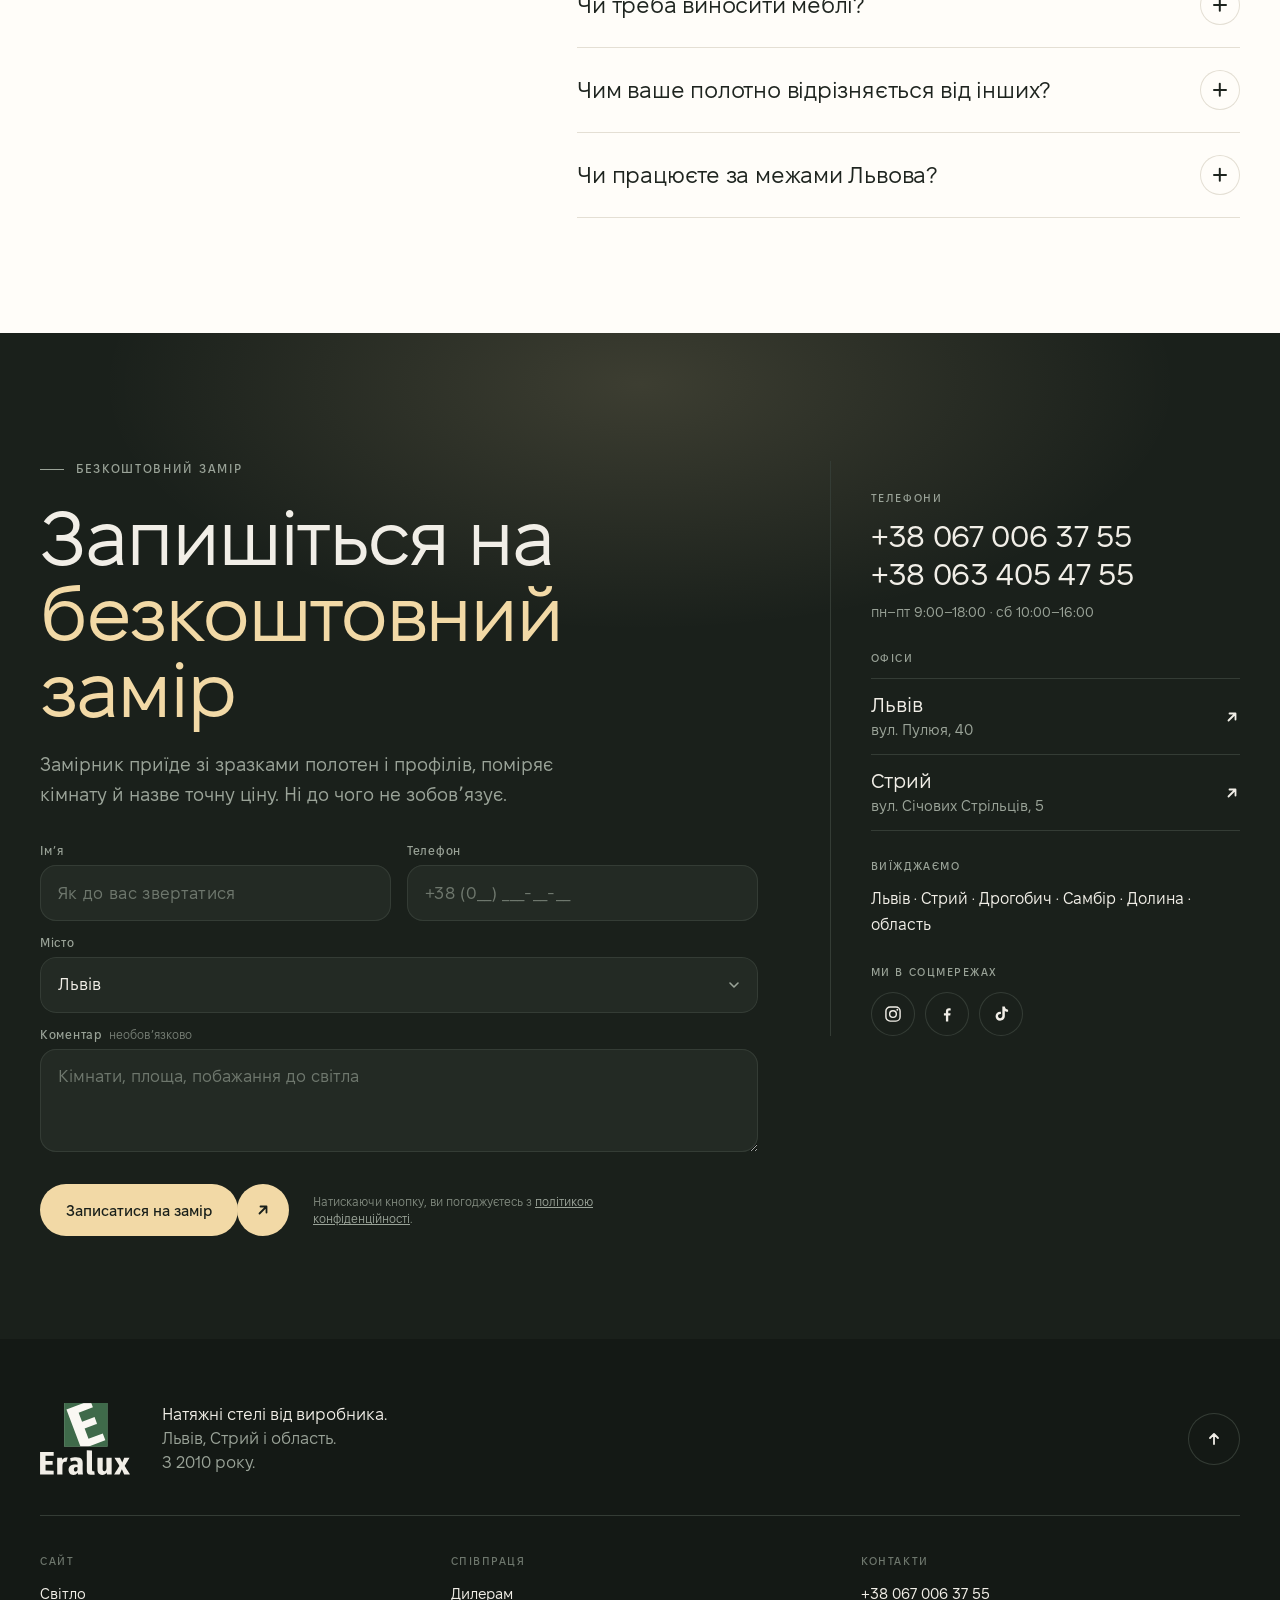
==== commit a521e69b: "Картки профілів – окремий список у блоці 5, не повʼязаний з калькулятором Co-Authored-By: Claude Opu" ====
--- a/index.html
+++ b/index.html
@@ -23,9 +23,9 @@
 <script async src="https://www.googletagmanager.com/gtag/js?id=G-ZHMXN6GPWR"></script>
 <script>window.dataLayer=window.dataLayer||[];function gtag(){dataLayer.push(arguments);}gtag('js',new Date());gtag('config','G-ZHMXN6GPWR');</script>
 <script>!function(f,b,e,v,n,t,s){if(f.fbq)return;n=f.fbq=function(){n.callMethod?n.callMethod.apply(n,arguments):n.queue.push(arguments)};if(!f._fbq)f._fbq=n;n.push=n;n.loaded=!0;n.version='2.0';n.queue=[];t=b.createElement(e);t.async=!0;t.src=v;s=b.getElementsByTagName(e)[0];s.parentNode.insertBefore(t,s)}(window,document,'script','https://connect.facebook.net/en_US/fbevents.js');fbq('init','223537343170667');fbq('track','PageView');</script>
-<link rel="stylesheet" href="assets/css/style.css?v=20261127a">
-<noscript><link rel="stylesheet" href="assets/css/noscript.css?v=20261127a"></noscript>
-<script src="assets/js/boot.js?v=20261127a"></script>
+<link rel="stylesheet" href="assets/css/style.css?v=20261127b">
+<noscript><link rel="stylesheet" href="assets/css/noscript.css?v=20261127b"></noscript>
+<script src="assets/js/boot.js?v=20261127b"></script>
 <script type="application/ld+json">
 {
   "@context": "https://schema.org",
@@ -303,7 +303,7 @@
     <h3 class="sub" data-reveal><span>02</span> <span data-bind="ceilings.profile_title">Профіль – як стеля зустрічає стіну</span></h3>
     <ul class="profs" id="profs">
         <li class="prof" data-reveal data-profile="pvc">
-          <div class="prof__top"><span class="prof__n">01</span><span class="prof__price">у ціні</span></div>
+          <div class="prof__top"><span class="prof__n">01</span><span class="prof__price">+150 грн/м.п.</span></div>
           <div class="prof__ph"></div>
           <h4 class="prof__name">ПВХ зі вставкою</h4>
           <p class="prof__text">Класика: акуратний стик стелі й стіни, щілину закриває вставка.</p>
@@ -893,6 +893,6 @@
   <a class="mbar__go" href="#measure">Безкоштовний замір</a>
 </div>
 
-<script src="assets/js/main.js?v=20261127a" defer></script>
+<script src="assets/js/main.js?v=20261127b" defer></script>
 </body>
 </html>
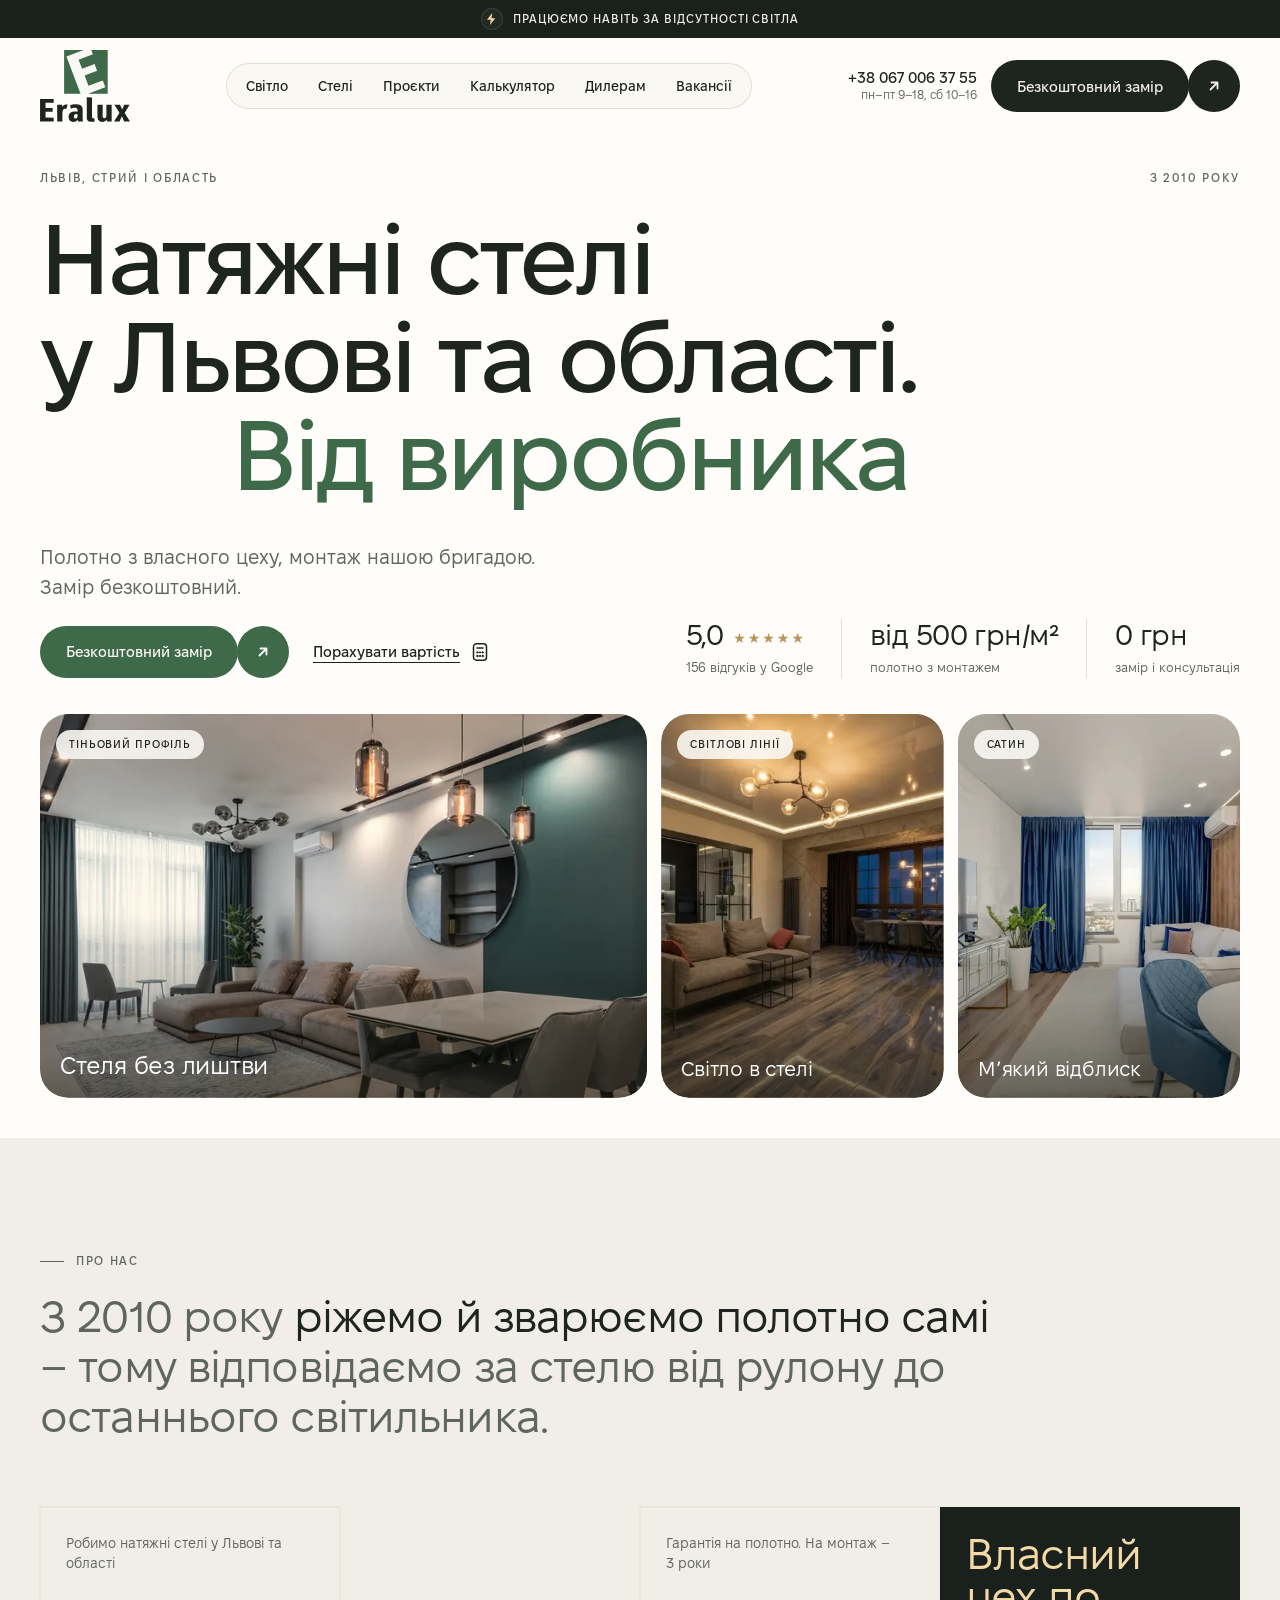
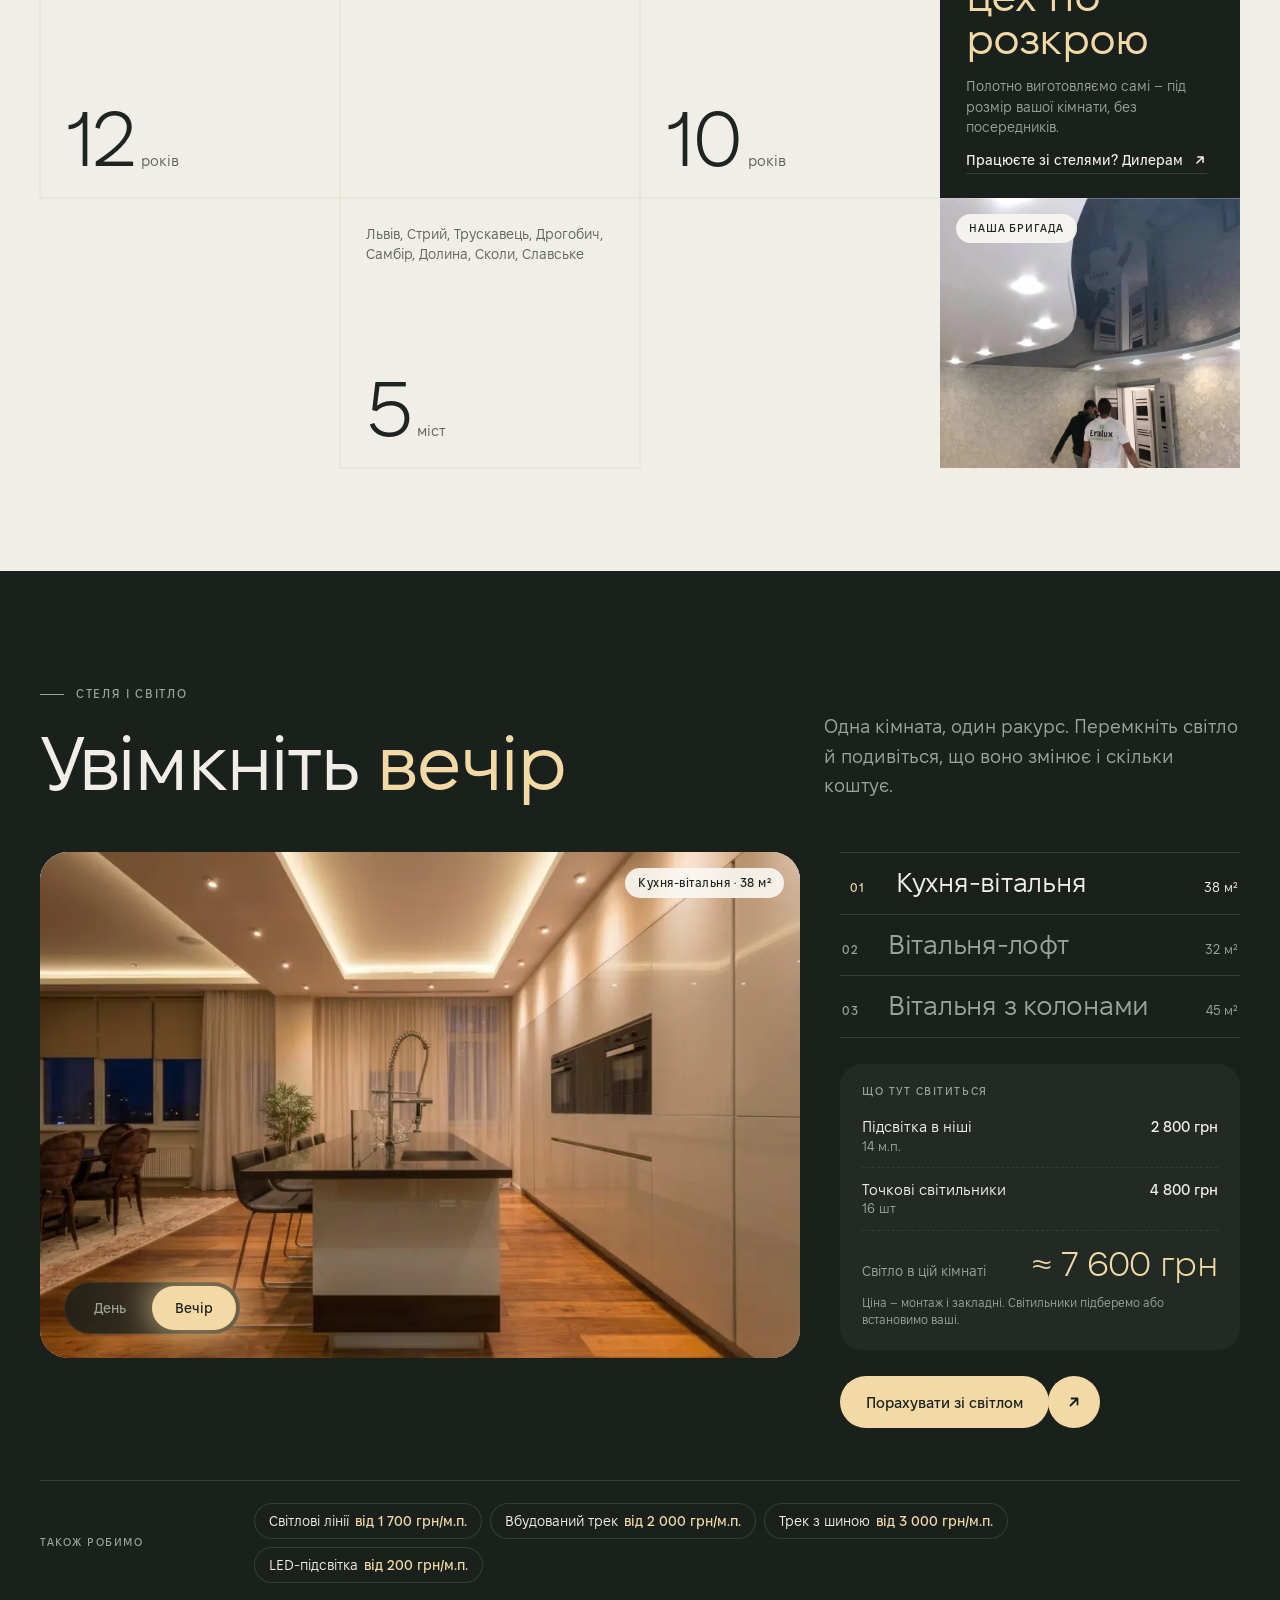
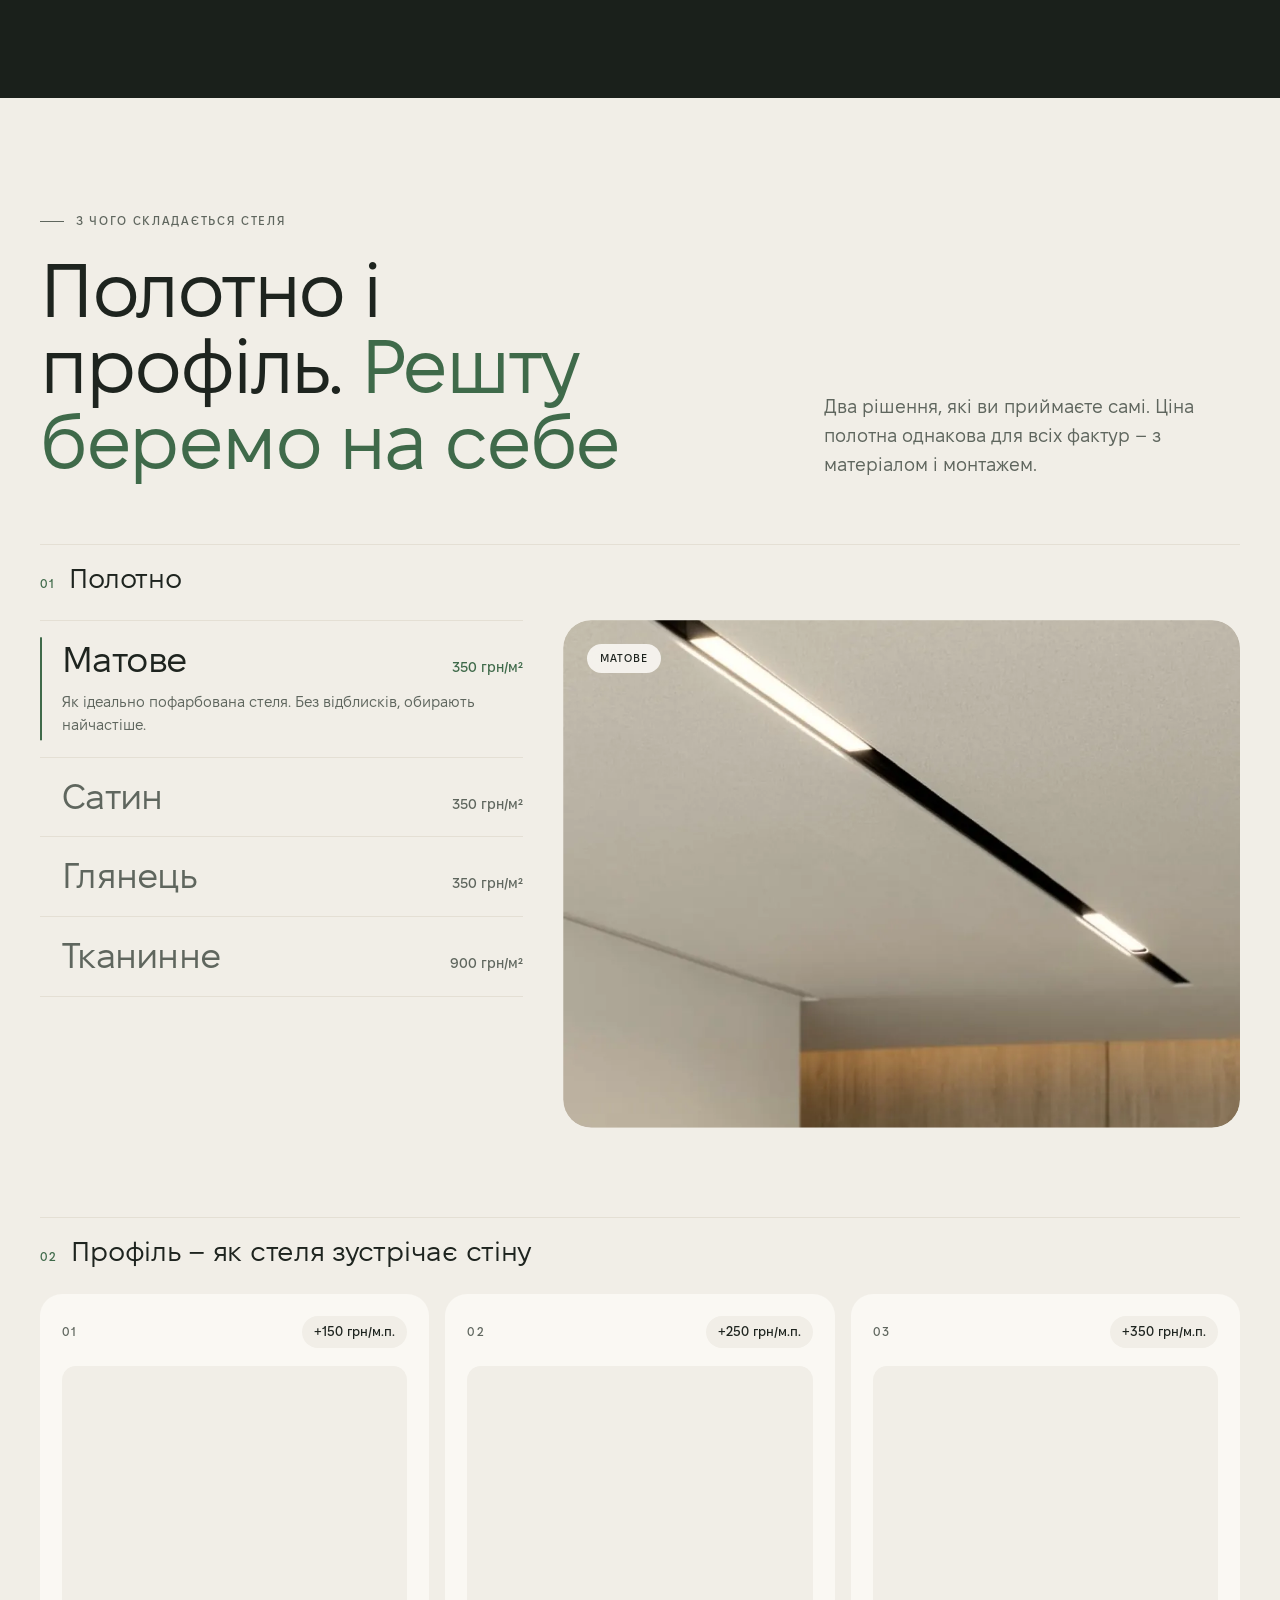
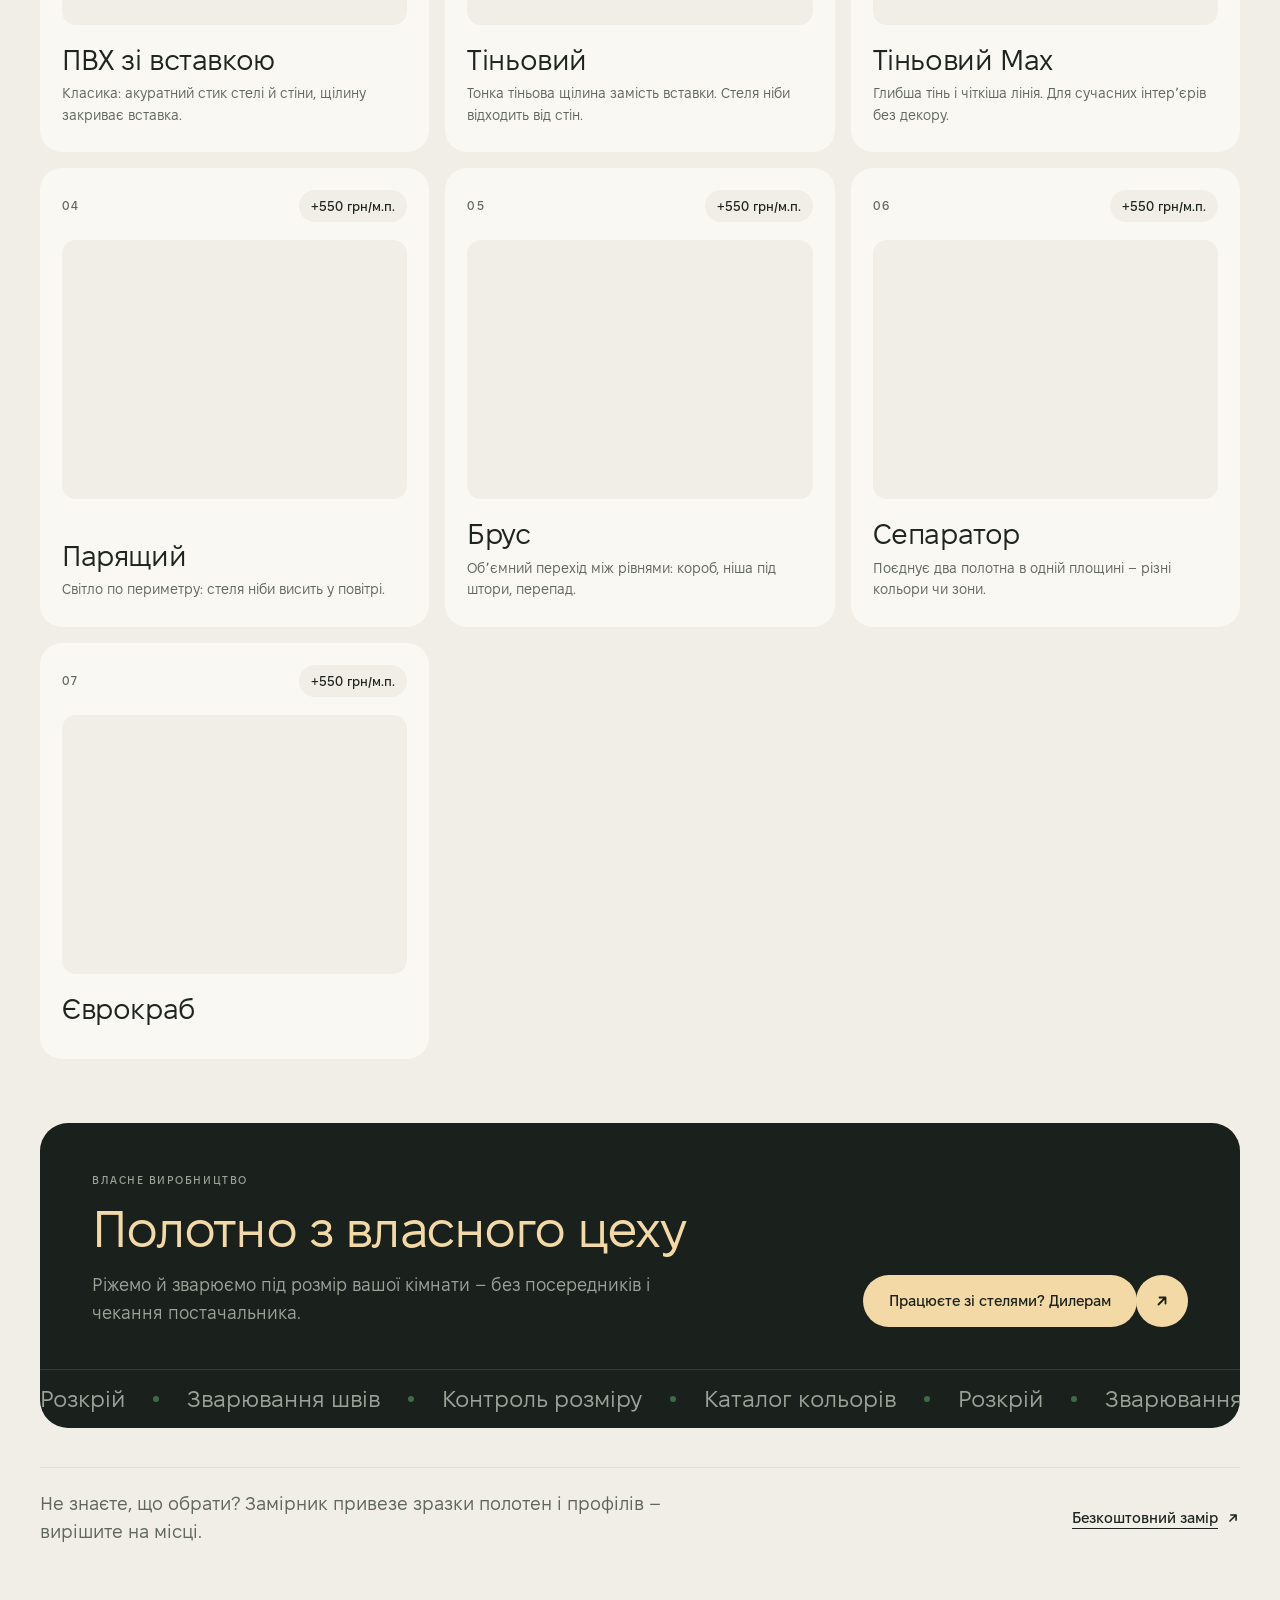
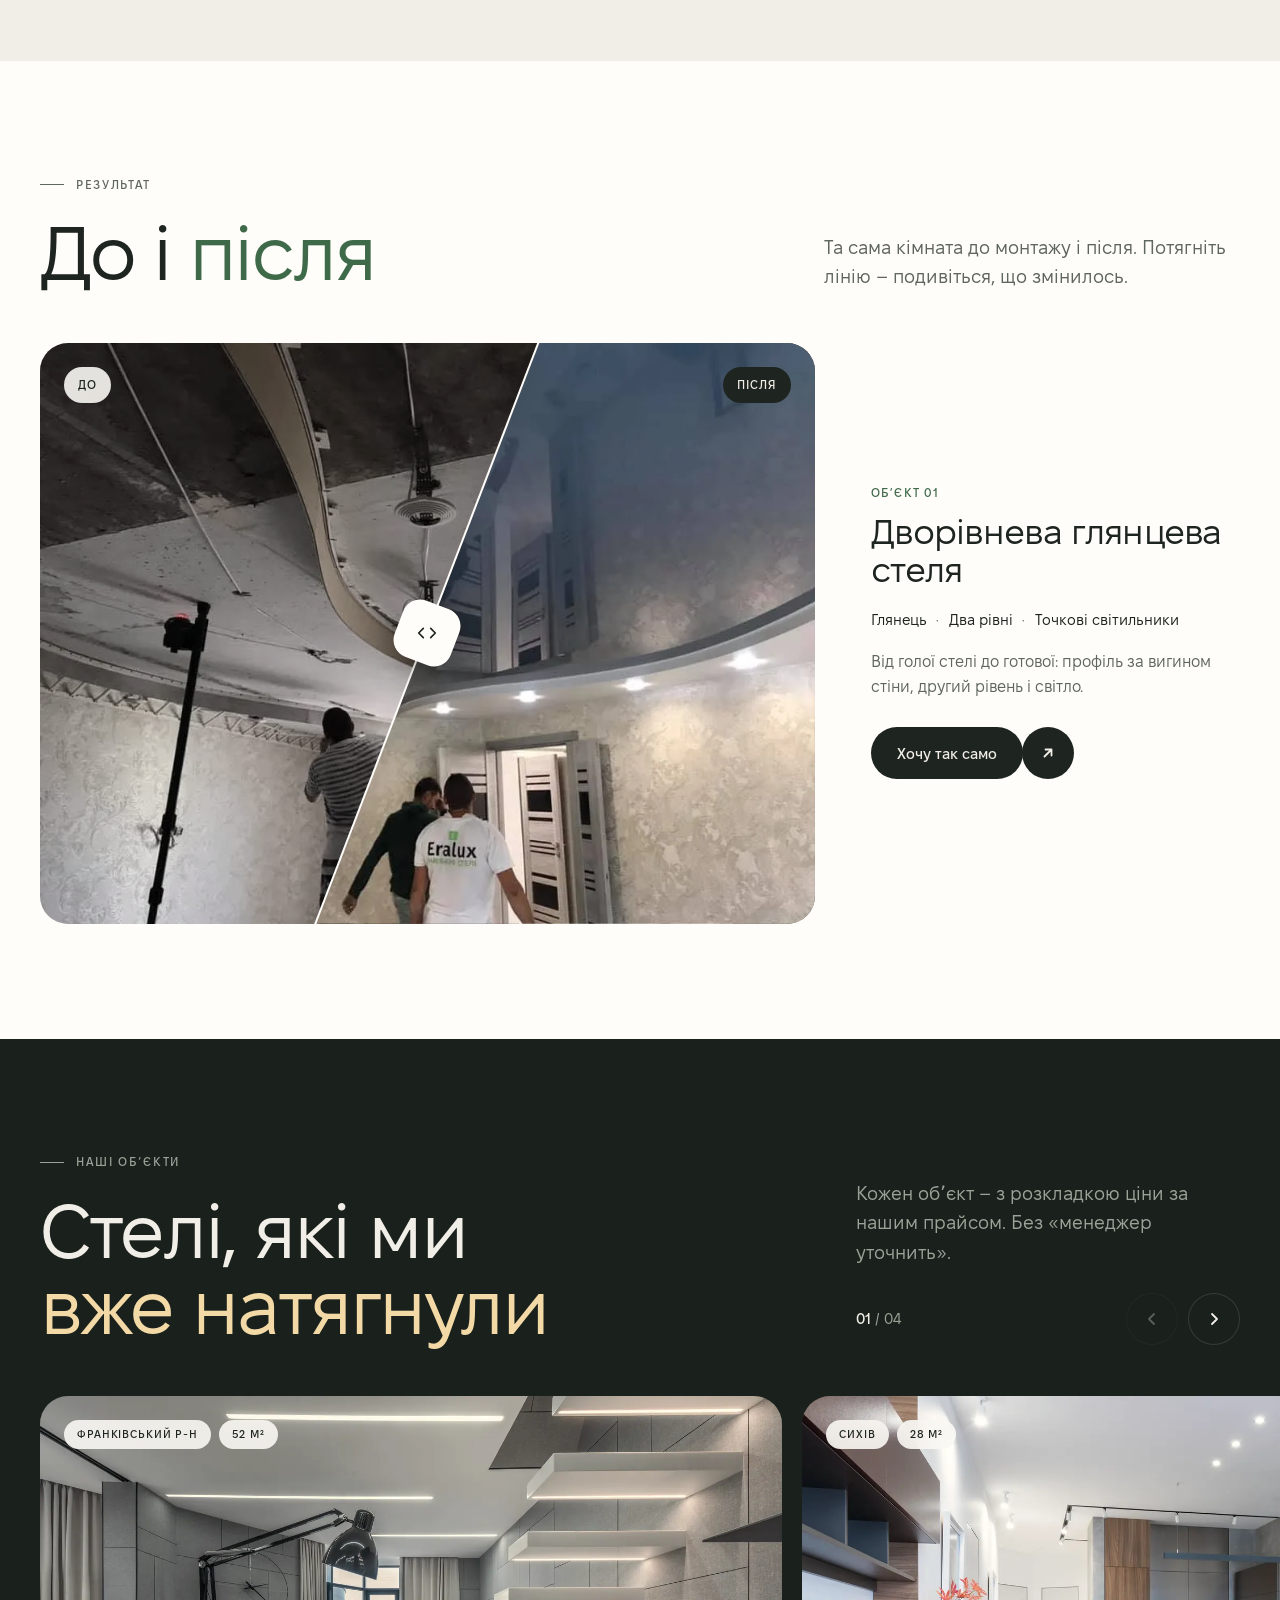
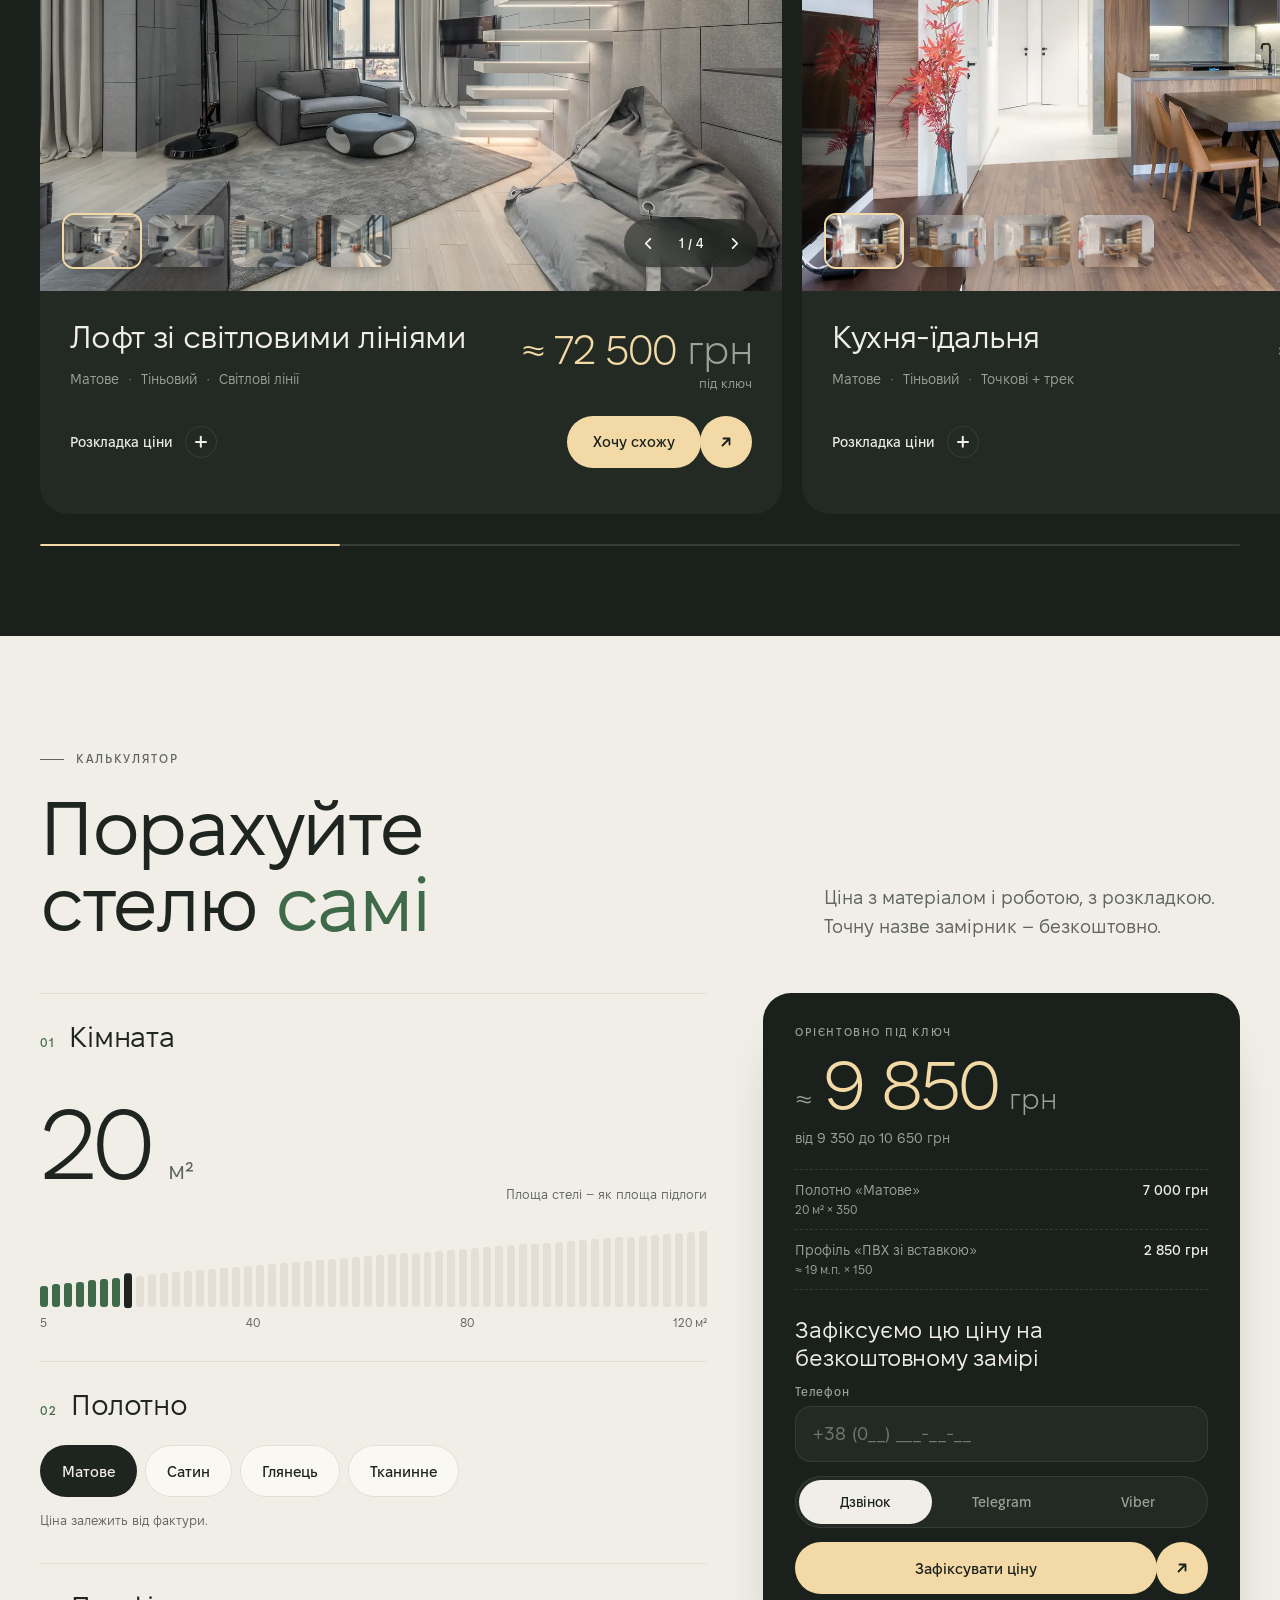
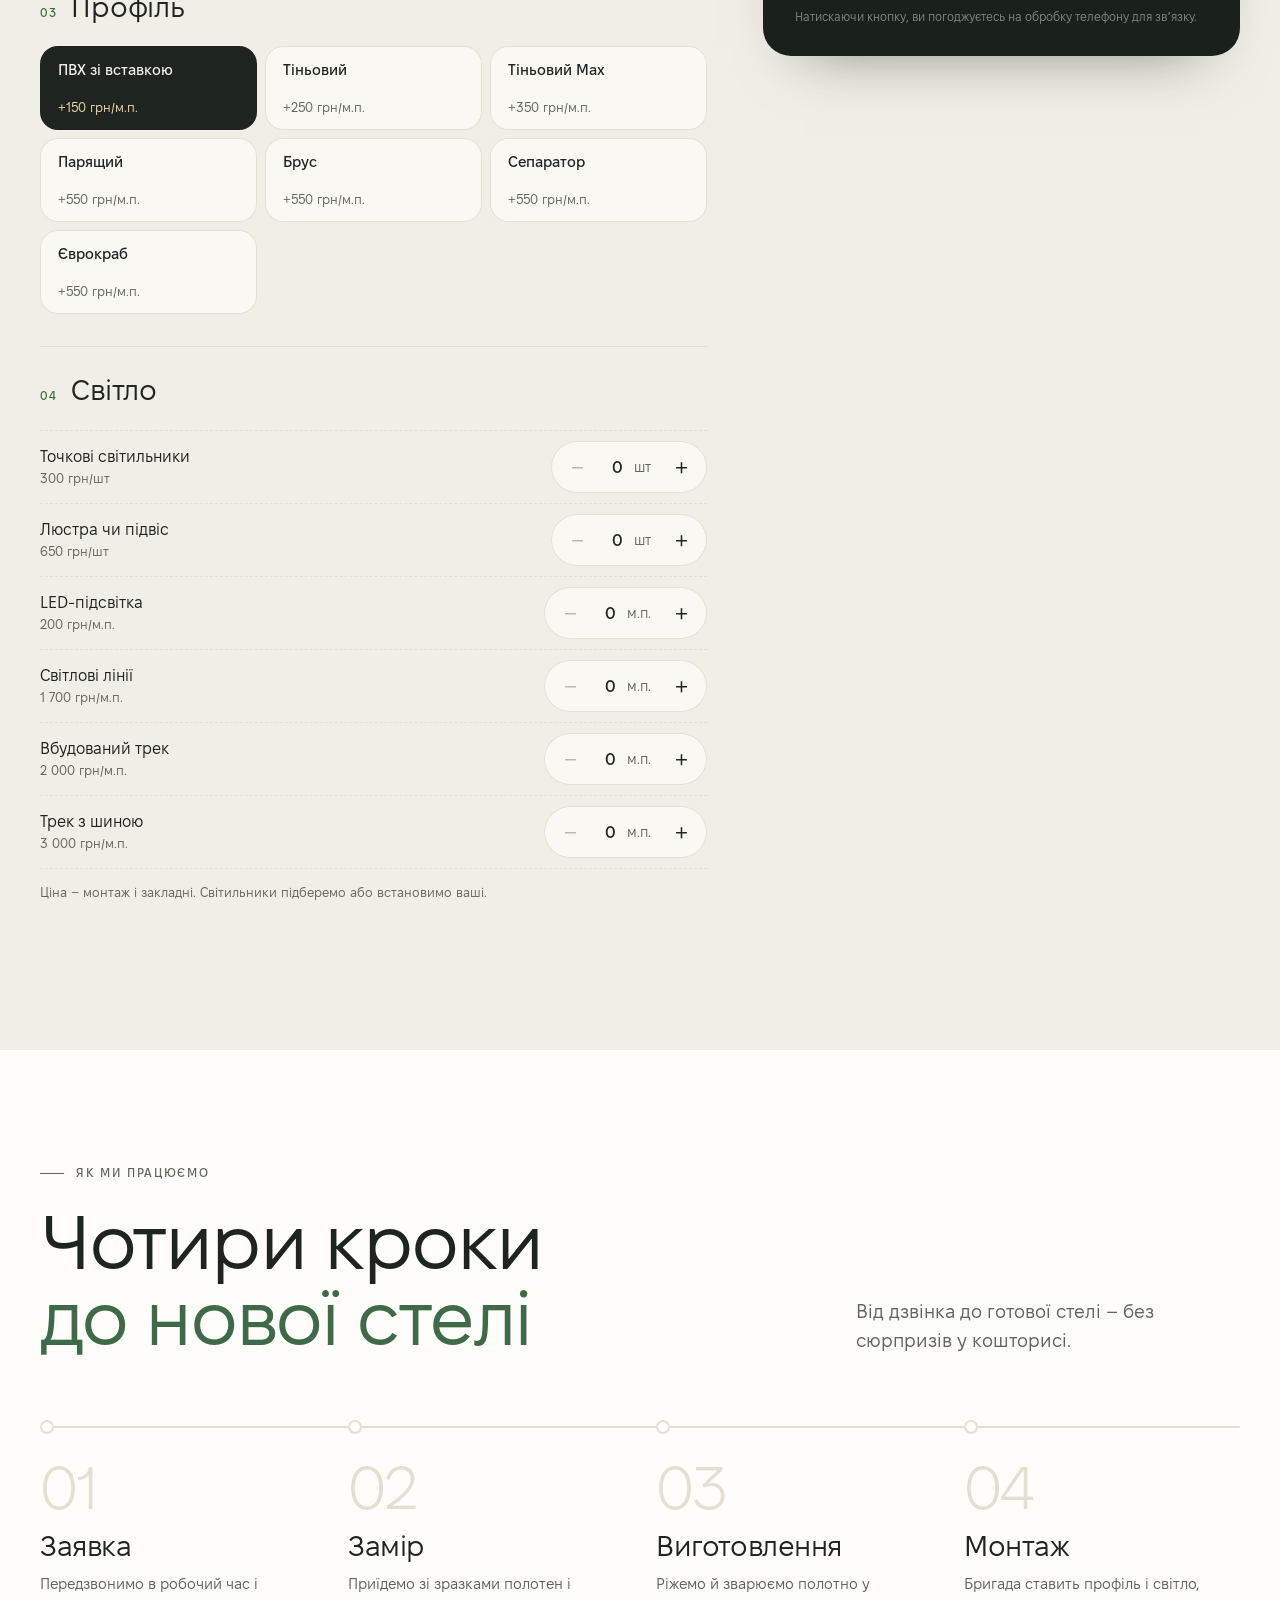
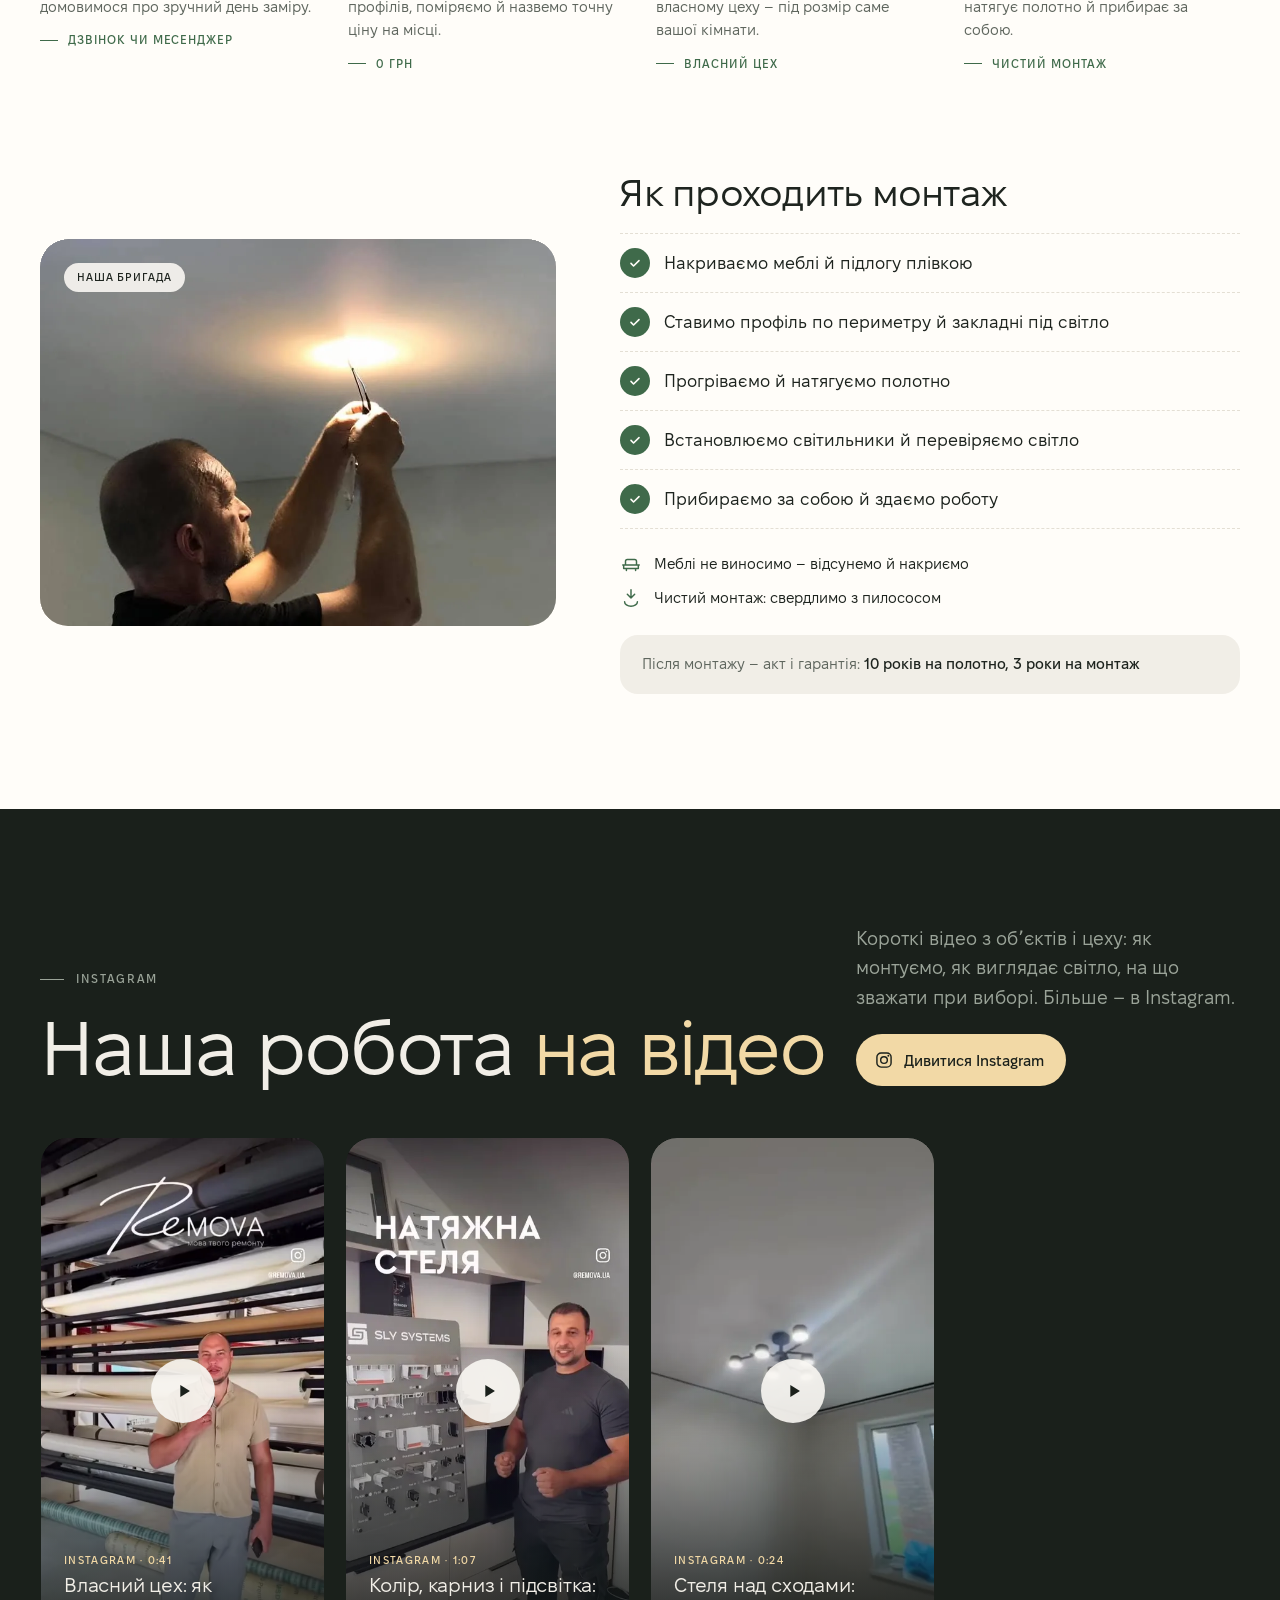
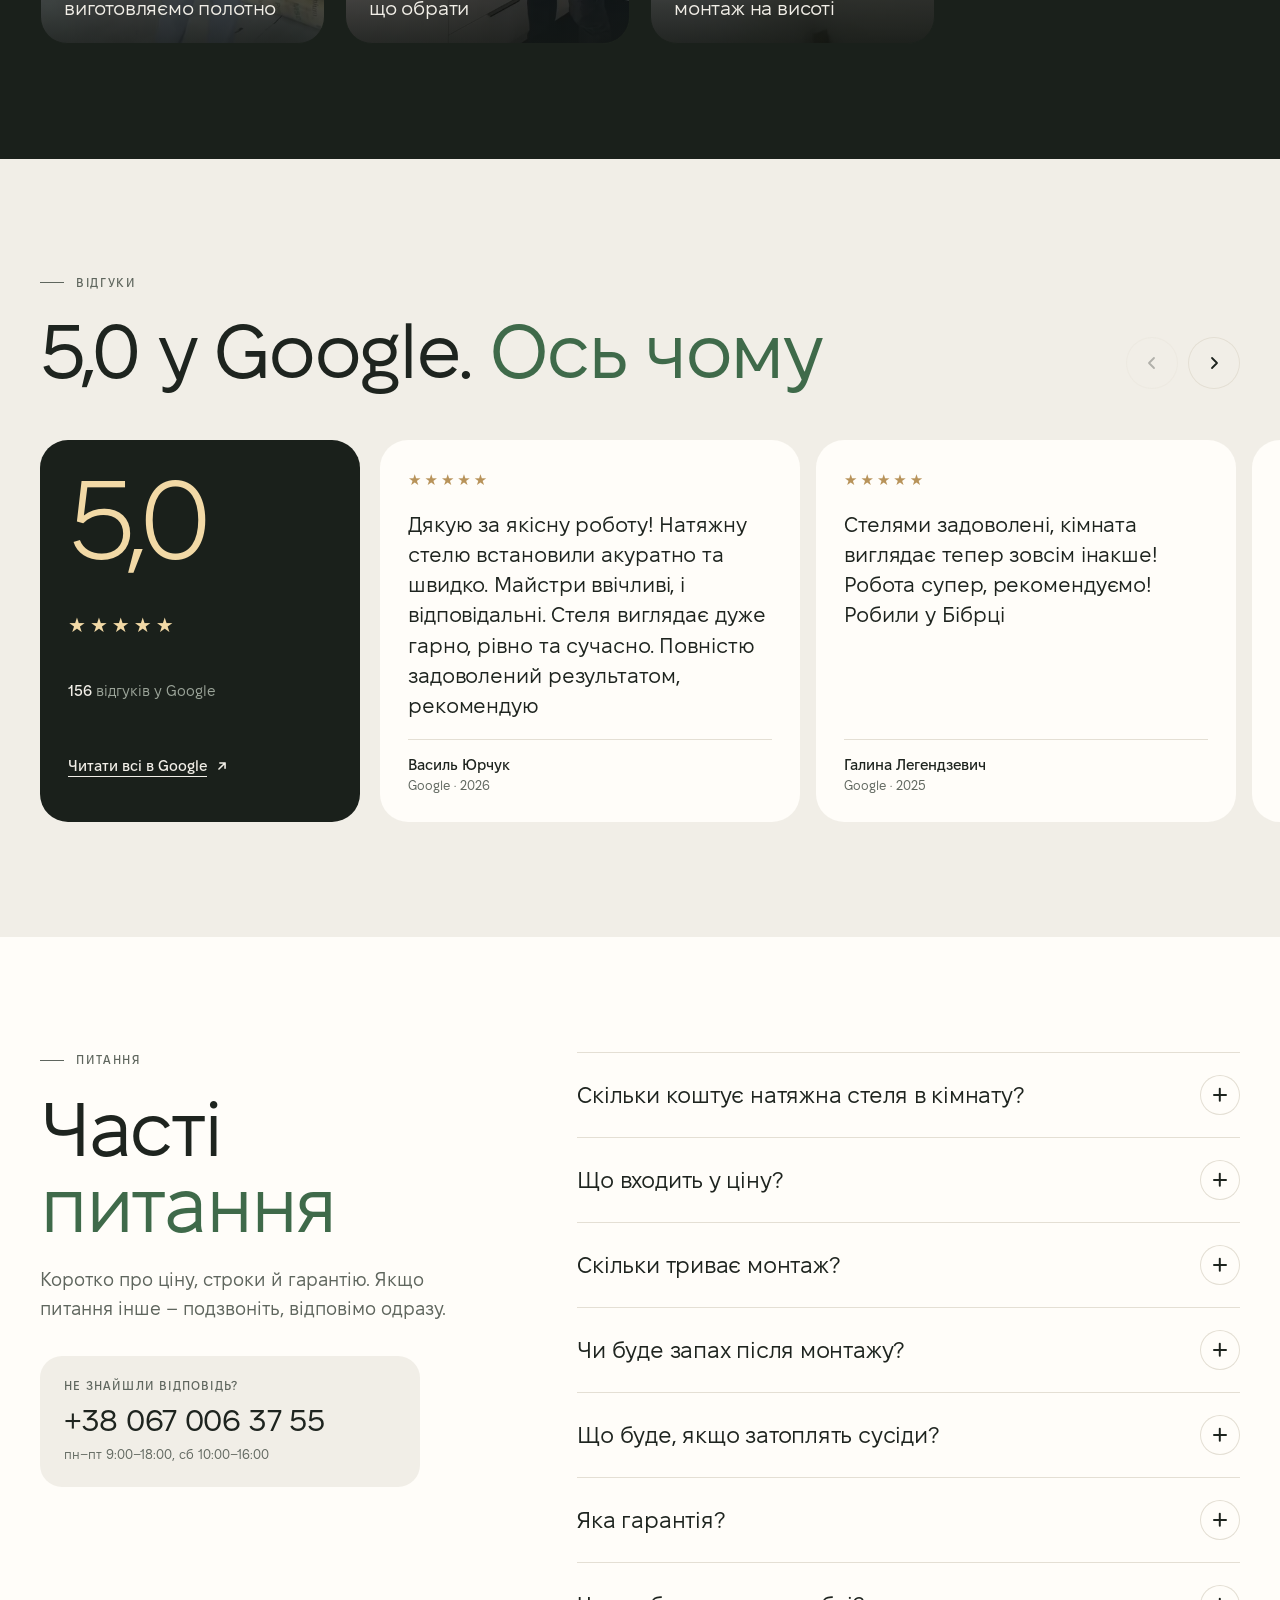
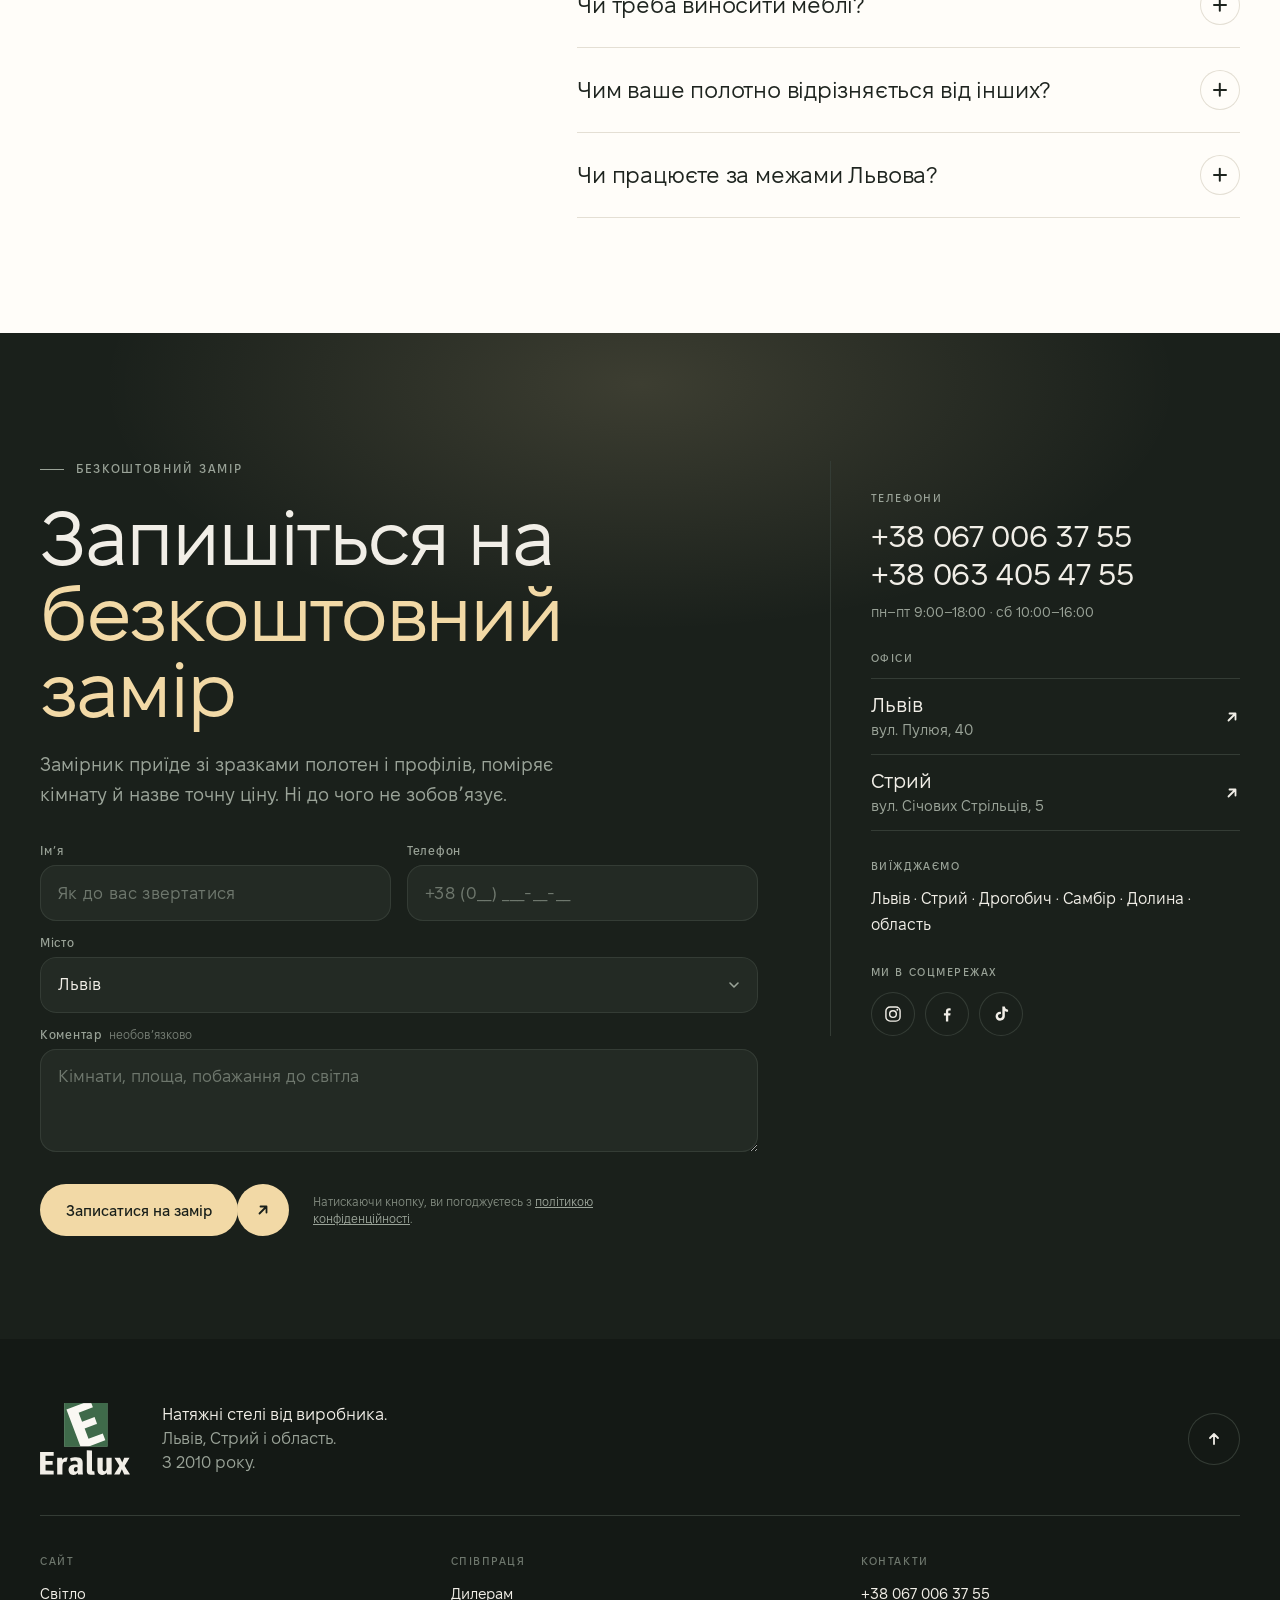
==== commit 103fce46: "Профілі: неповний ряд вирівняно ліворуч Co-Authored-By: Claude Opus 5.5 <noreply@anthropic.com> Clau" ====
--- a/index.html
+++ b/index.html
@@ -23,9 +23,9 @@
 <script async src="https://www.googletagmanager.com/gtag/js?id=G-ZHMXN6GPWR"></script>
 <script>window.dataLayer=window.dataLayer||[];function gtag(){dataLayer.push(arguments);}gtag('js',new Date());gtag('config','G-ZHMXN6GPWR');</script>
 <script>!function(f,b,e,v,n,t,s){if(f.fbq)return;n=f.fbq=function(){n.callMethod?n.callMethod.apply(n,arguments):n.queue.push(arguments)};if(!f._fbq)f._fbq=n;n.push=n;n.loaded=!0;n.version='2.0';n.queue=[];t=b.createElement(e);t.async=!0;t.src=v;s=b.getElementsByTagName(e)[0];s.parentNode.insertBefore(t,s)}(window,document,'script','https://connect.facebook.net/en_US/fbevents.js');fbq('init','223537343170667');fbq('track','PageView');</script>
-<link rel="stylesheet" href="assets/css/style.css?v=20261127b">
-<noscript><link rel="stylesheet" href="assets/css/noscript.css?v=20261127b"></noscript>
-<script src="assets/js/boot.js?v=20261127b"></script>
+<link rel="stylesheet" href="assets/css/style.css?v=20261127c">
+<noscript><link rel="stylesheet" href="assets/css/noscript.css?v=20261127c"></noscript>
+<script src="assets/js/boot.js?v=20261127c"></script>
 <script type="application/ld+json">
 {
   "@context": "https://schema.org",
@@ -893,6 +893,6 @@
   <a class="mbar__go" href="#measure">Безкоштовний замір</a>
 </div>
 
-<script src="assets/js/main.js?v=20261127b" defer></script>
+<script src="assets/js/main.js?v=20261127c" defer></script>
 </body>
 </html>
--- a/assets/css/style.css
+++ b/assets/css/style.css
@@ -410,8 +410,7 @@
 .profs { display: flex; gap: 12px; margin: 0 calc(0px - var(--pad)) clamp(48px, 5vw, 80px); padding: 0 var(--pad); overflow-x: auto; scroll-snap-type: x mandatory; scrollbar-width: none; }
 .profs::-webkit-scrollbar { display: none; }
 .profs .prof { flex: 0 0 80%; scroll-snap-align: center; }
-/* неповний останній ряд – по центру (напр. 7 профілів: 3 + 3 + 1) */
-@media (min-width: 600px) { .profs { flex-wrap: wrap; justify-content: center; margin-left: 0; margin-right: 0; padding: 0; overflow: visible; } .profs .prof { flex: 0 0 calc((100% - 12px) / 2); } }
+@media (min-width: 600px) { .profs { flex-wrap: wrap; justify-content: flex-start; margin-left: 0; margin-right: 0; padding: 0; overflow: visible; } .profs .prof { flex: 0 0 calc((100% - 12px) / 2); } }
 @media (min-width: 1024px) { .profs { gap: 16px; } .profs .prof { flex-basis: calc((100% - 32px) / 3); } }
 .prof { background: var(--chalk); border-radius: 22px; padding: 22px 22px 26px; display: flex; flex-direction: column; transition: background-color .5s var(--ease), transform .6s var(--ease); }
 .prof:hover { background: #FFFDF9; transform: translateY(-4px); }
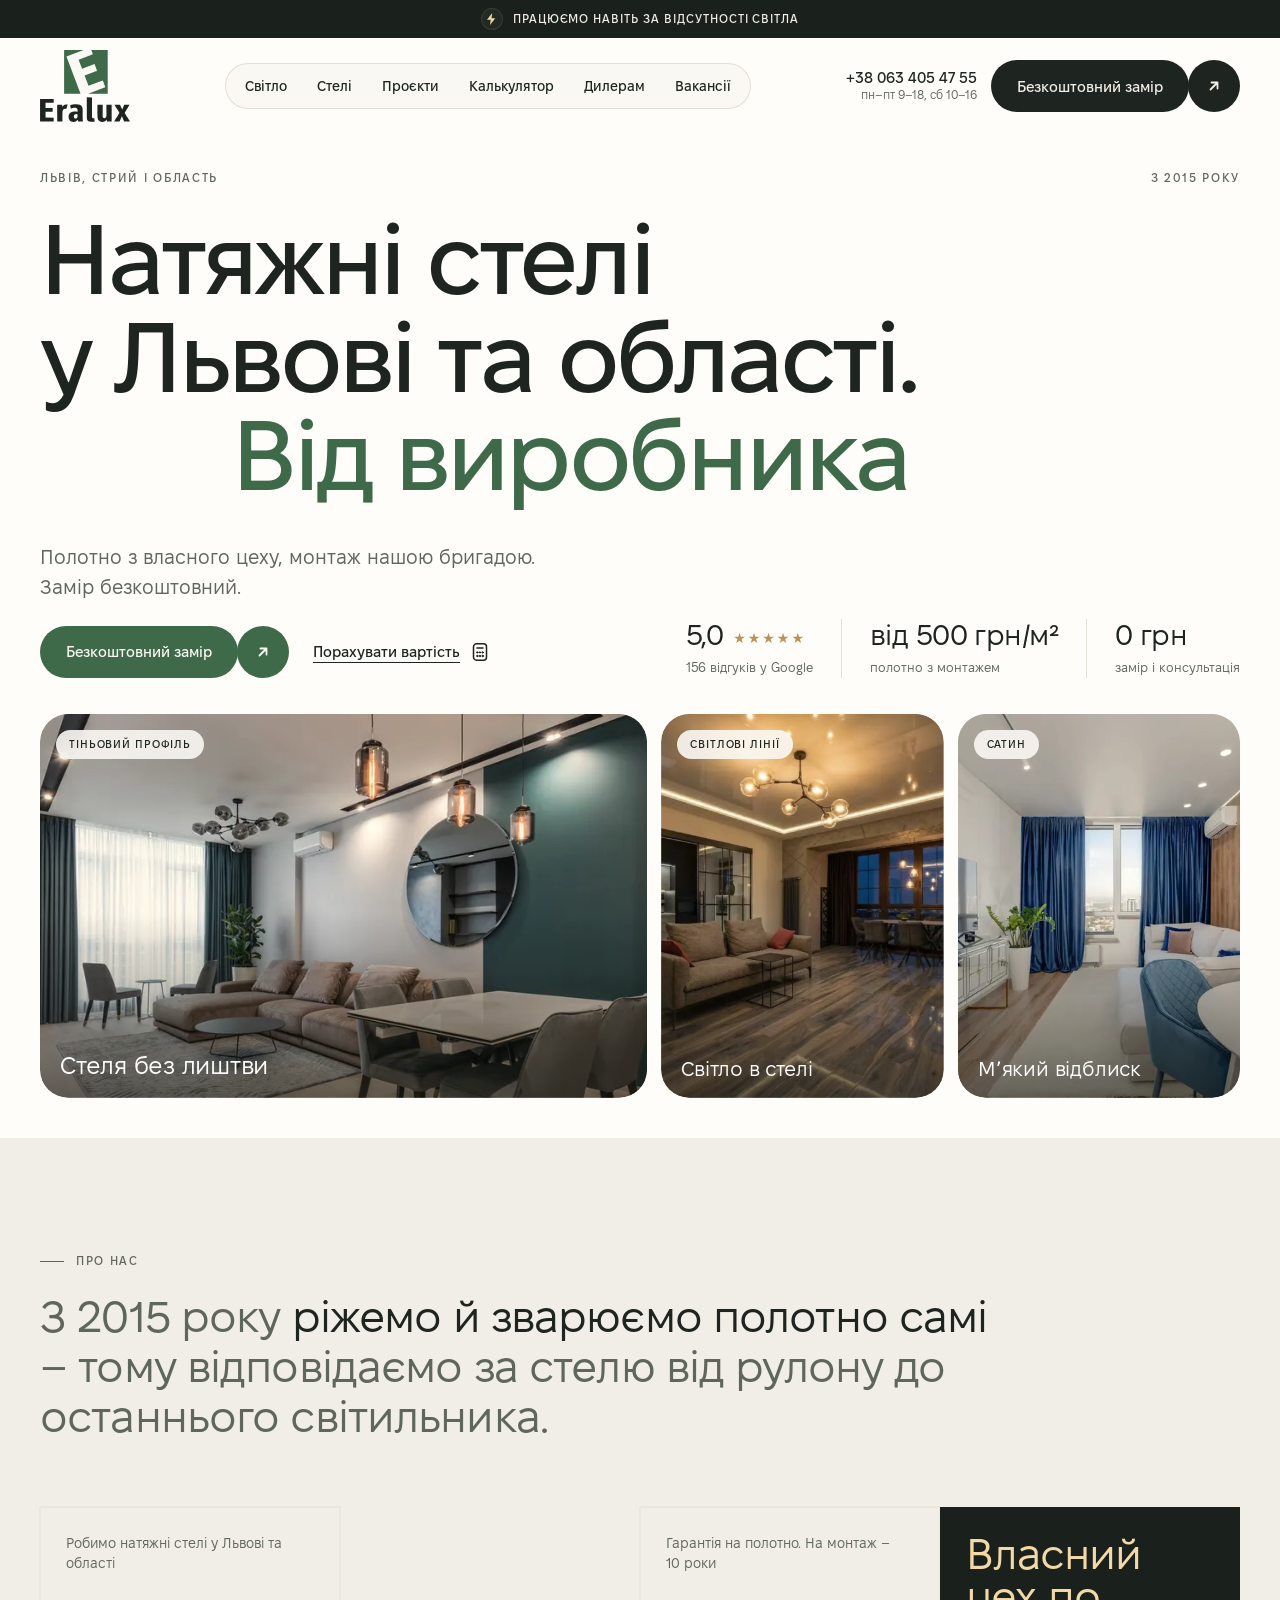
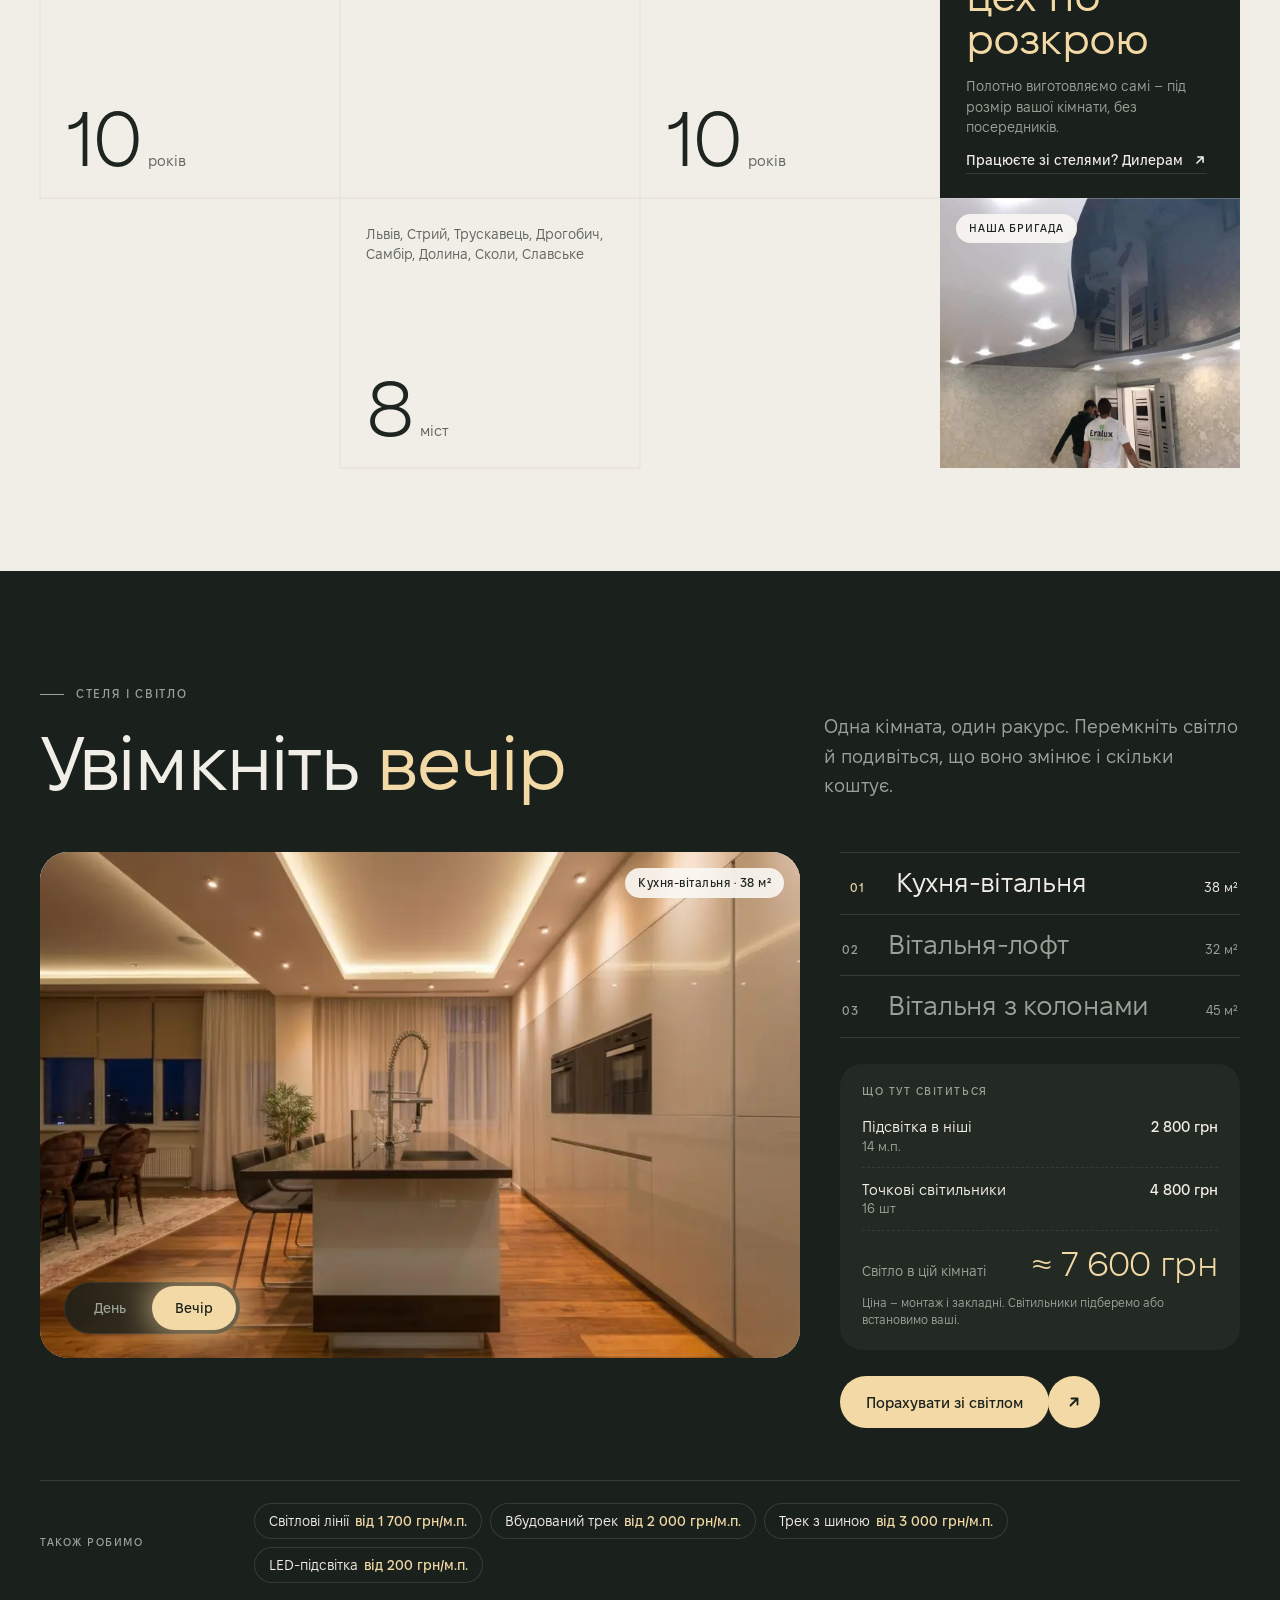
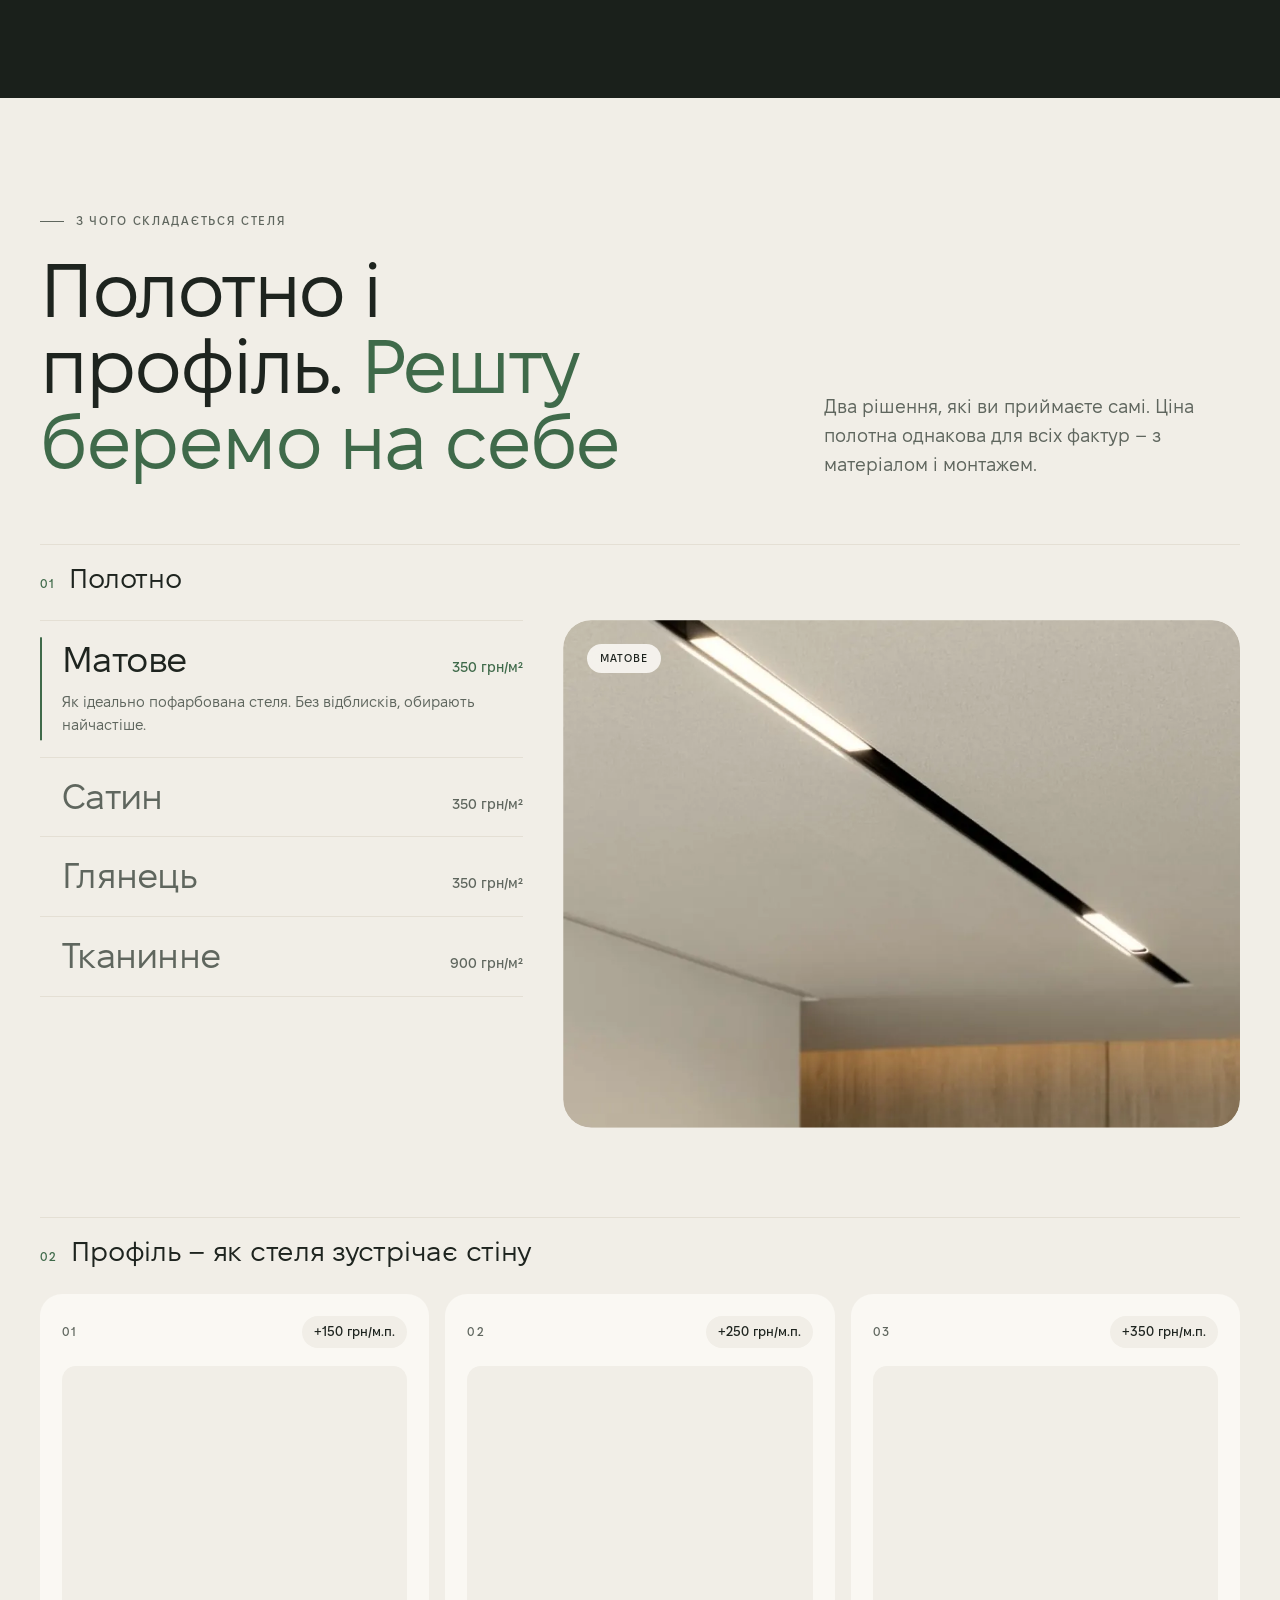
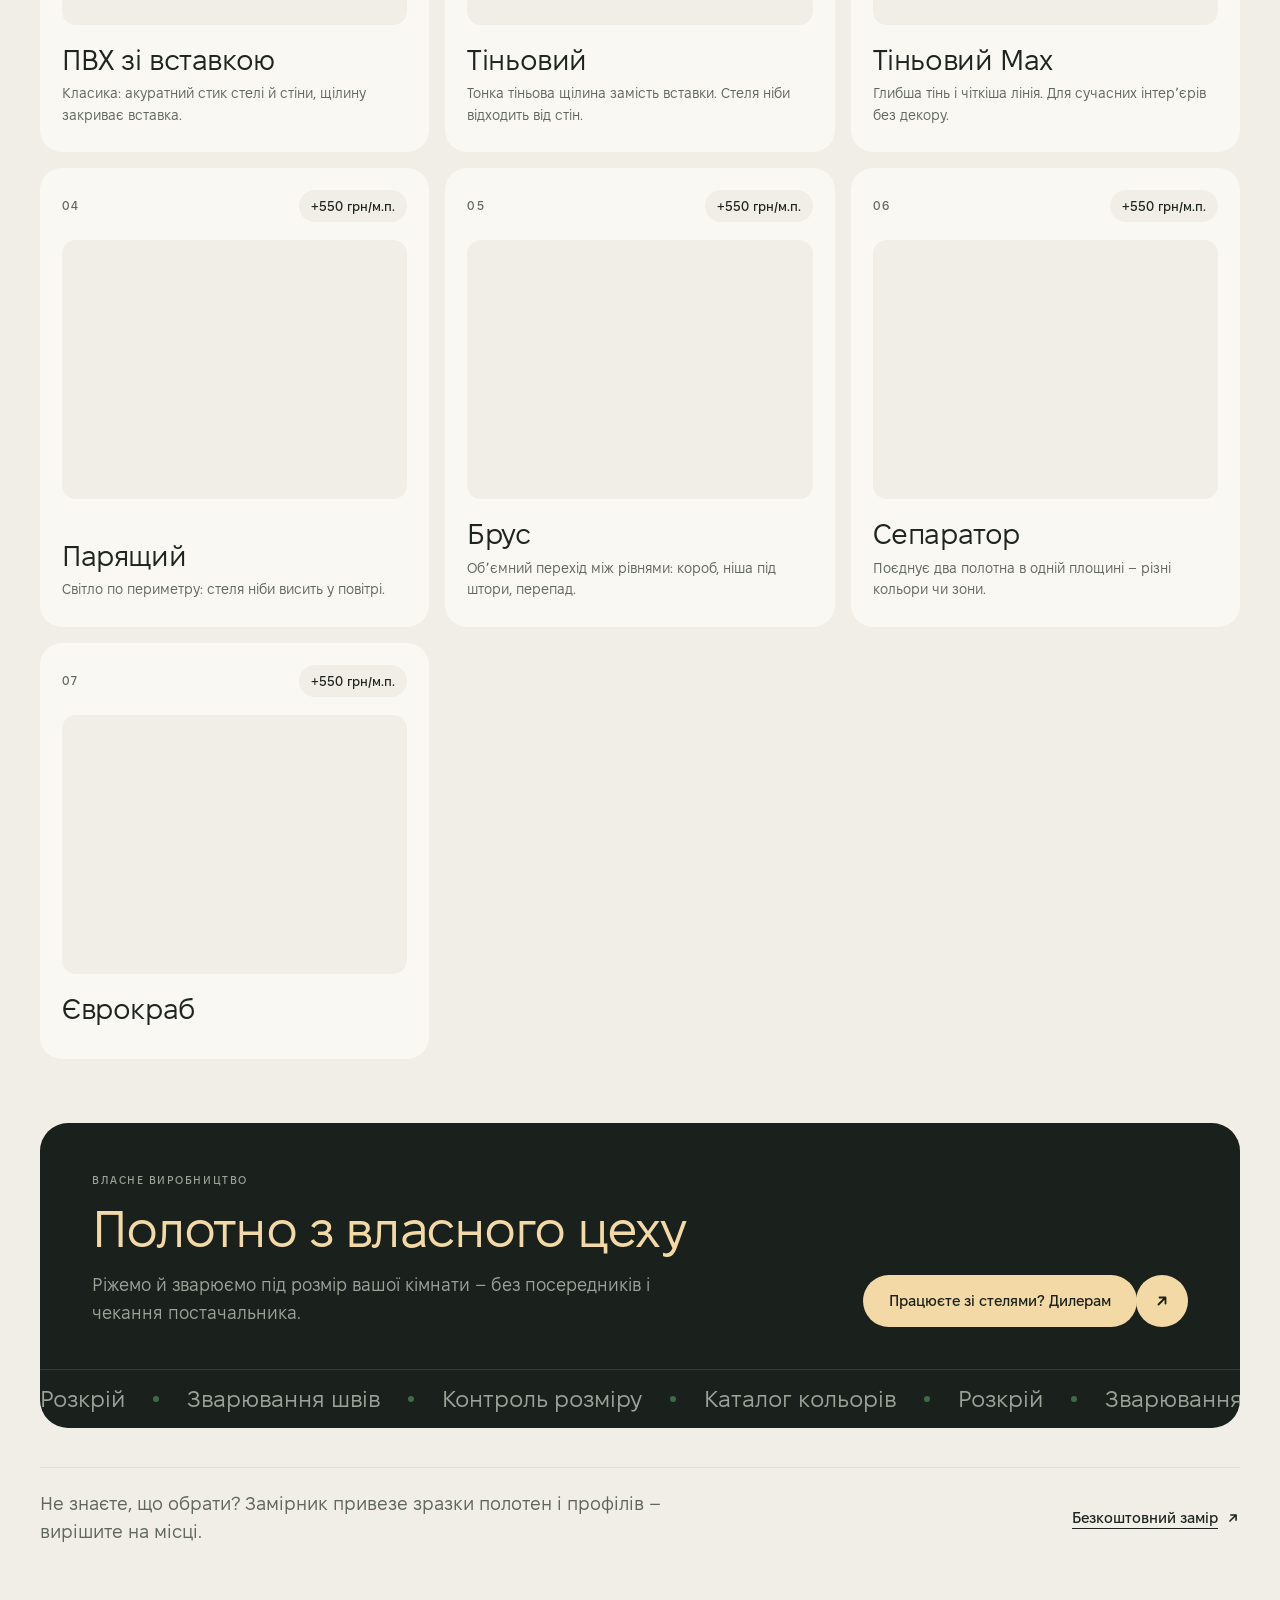
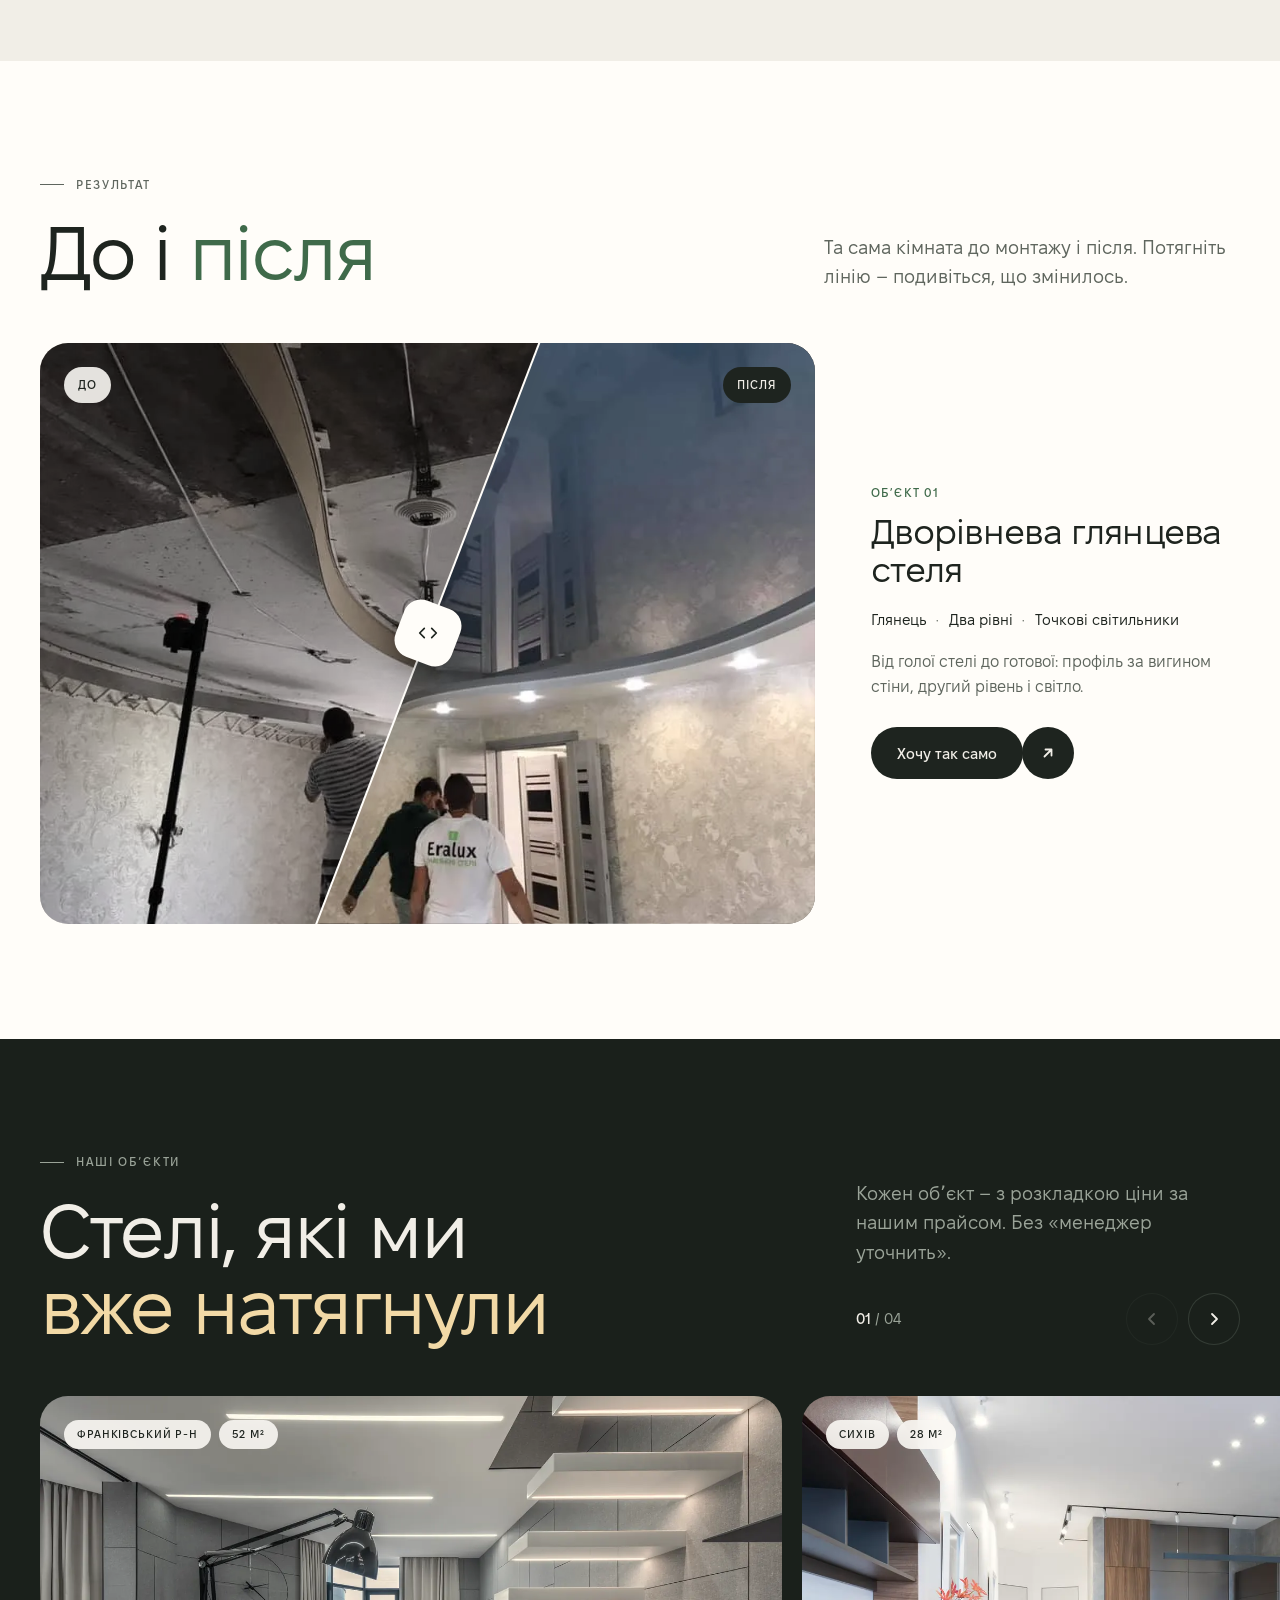
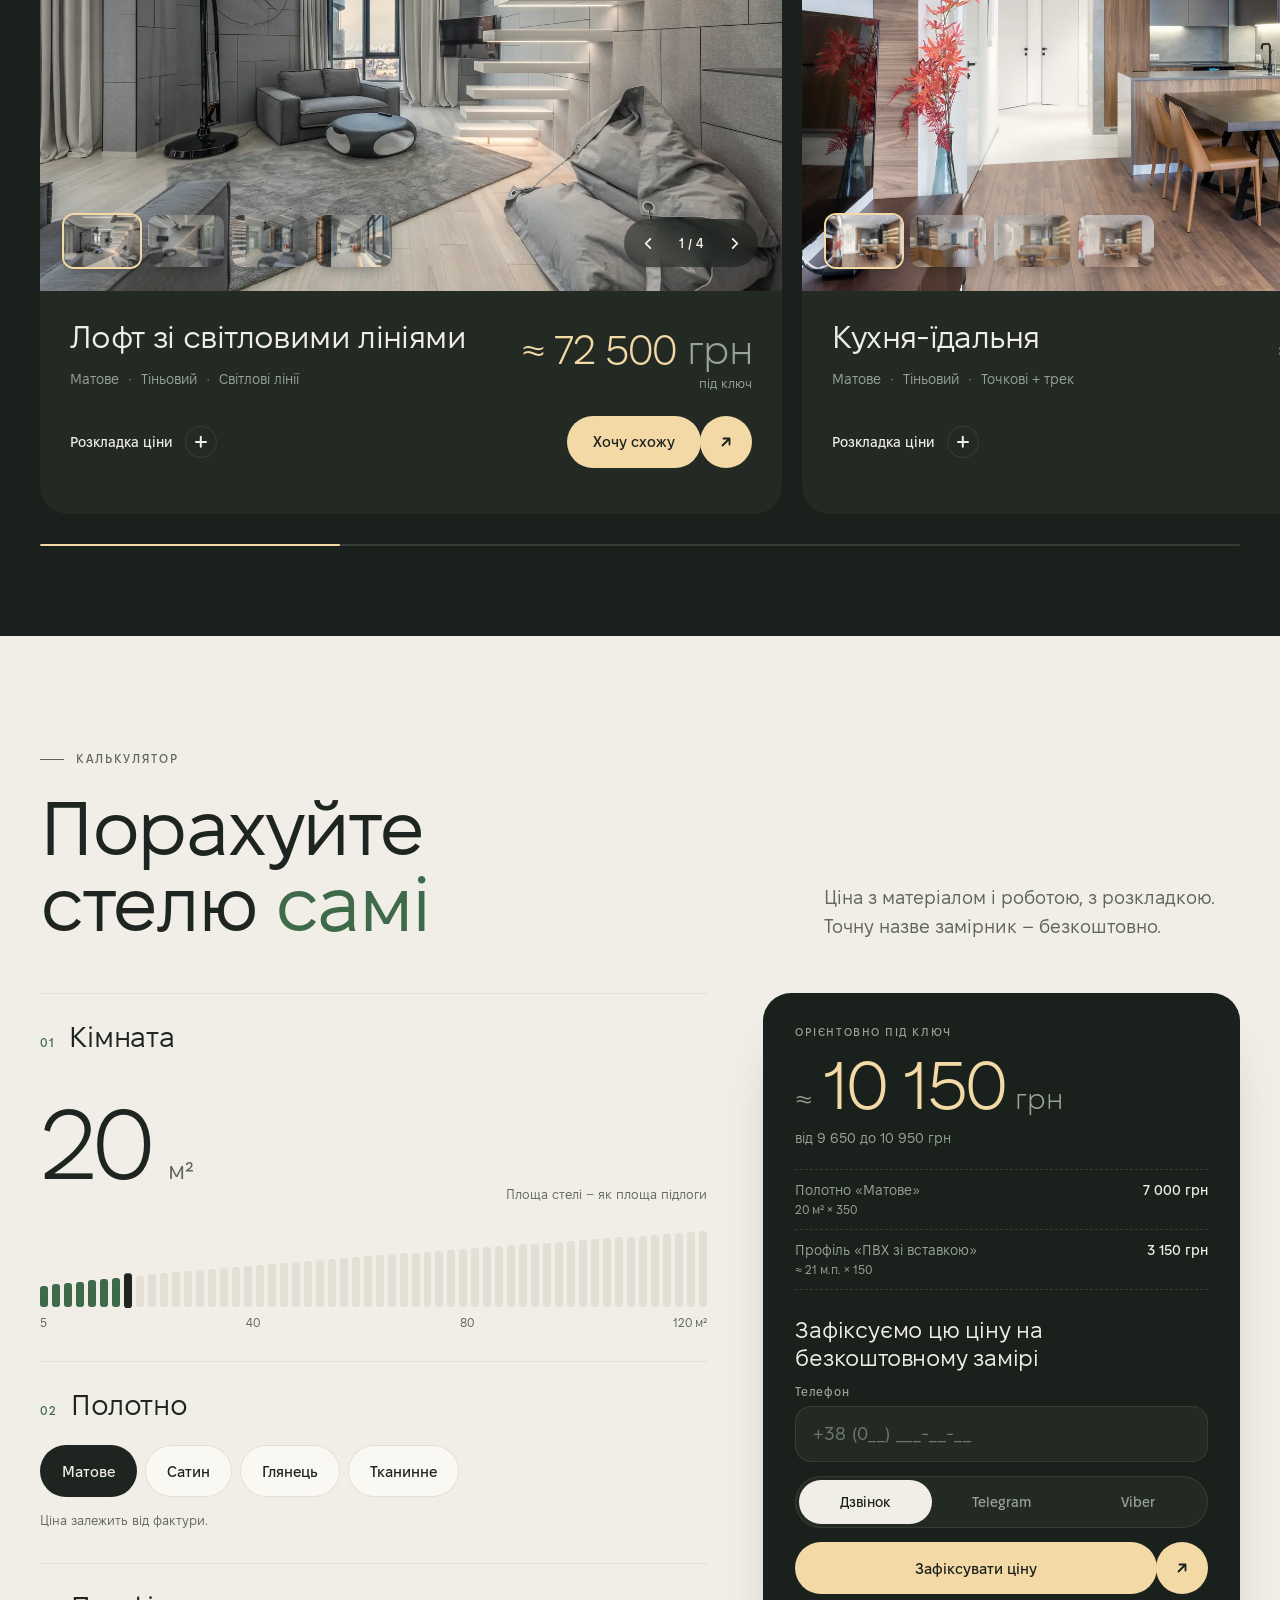
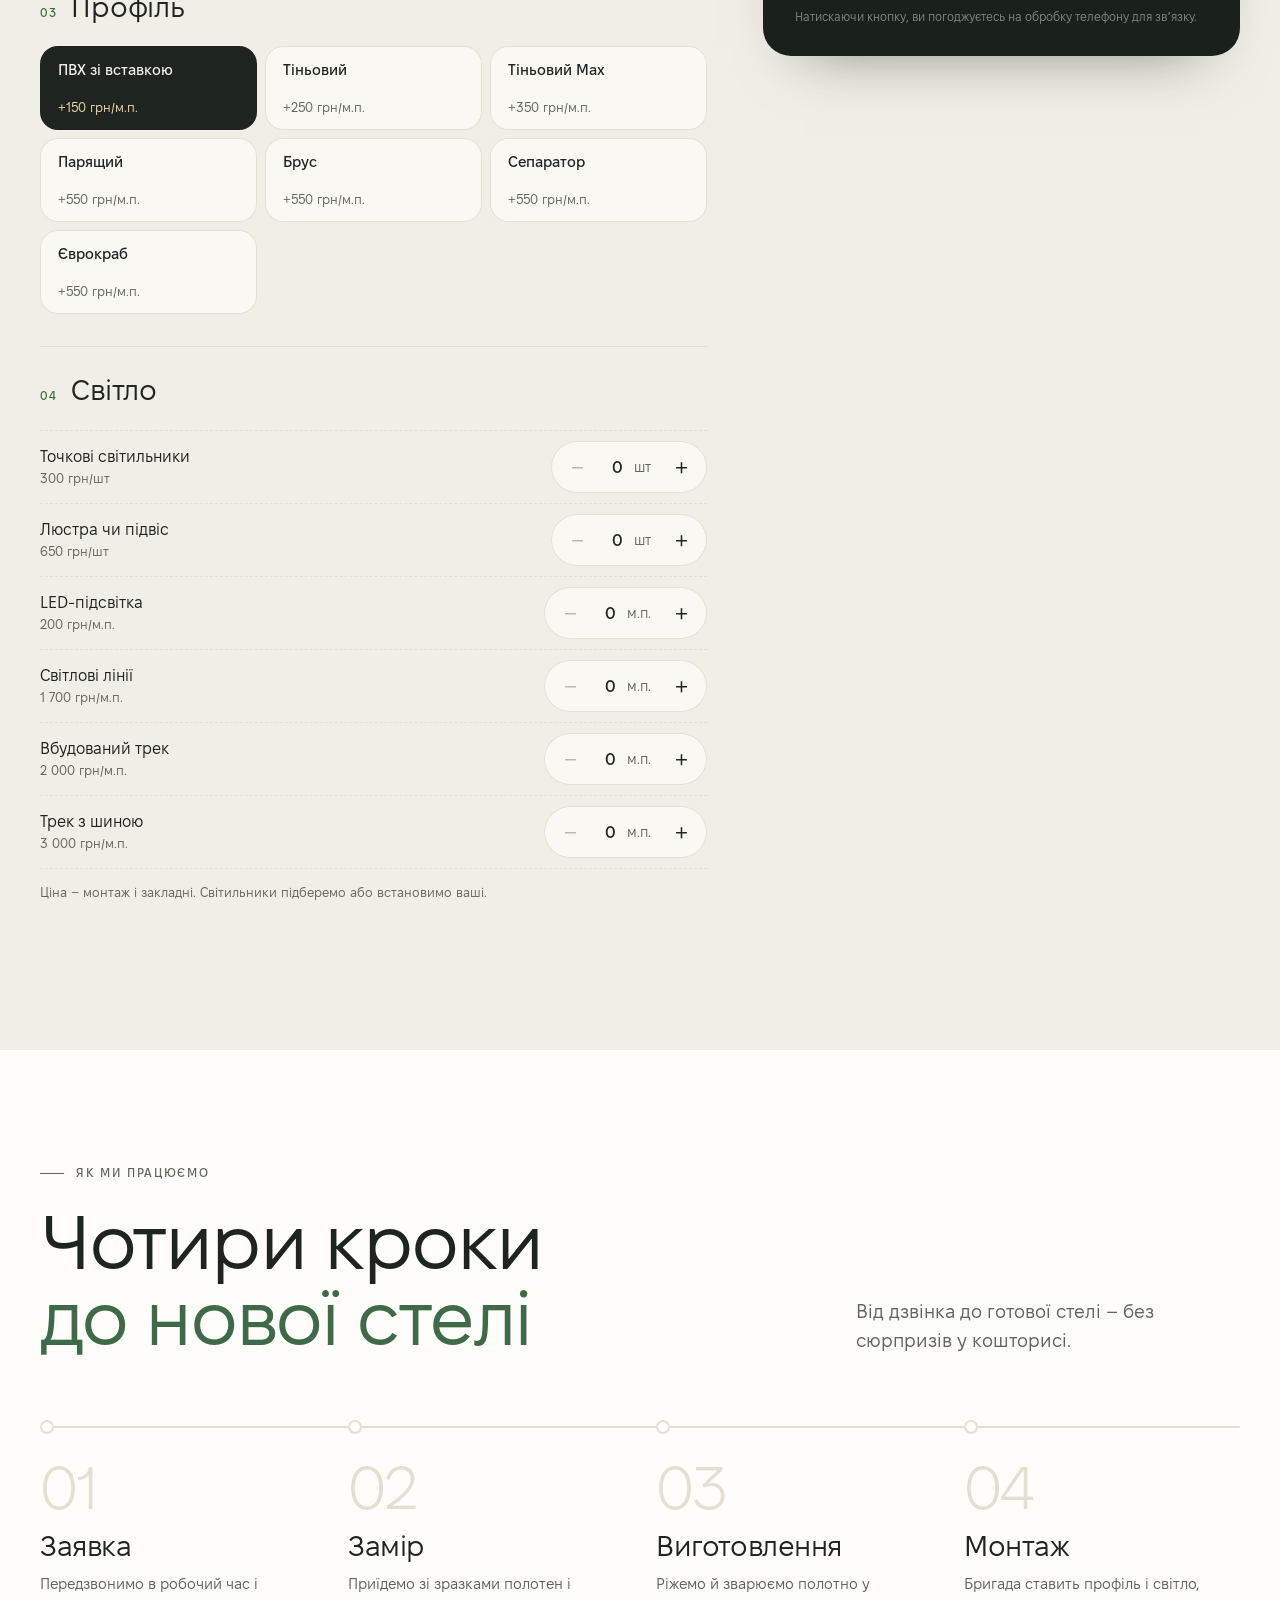
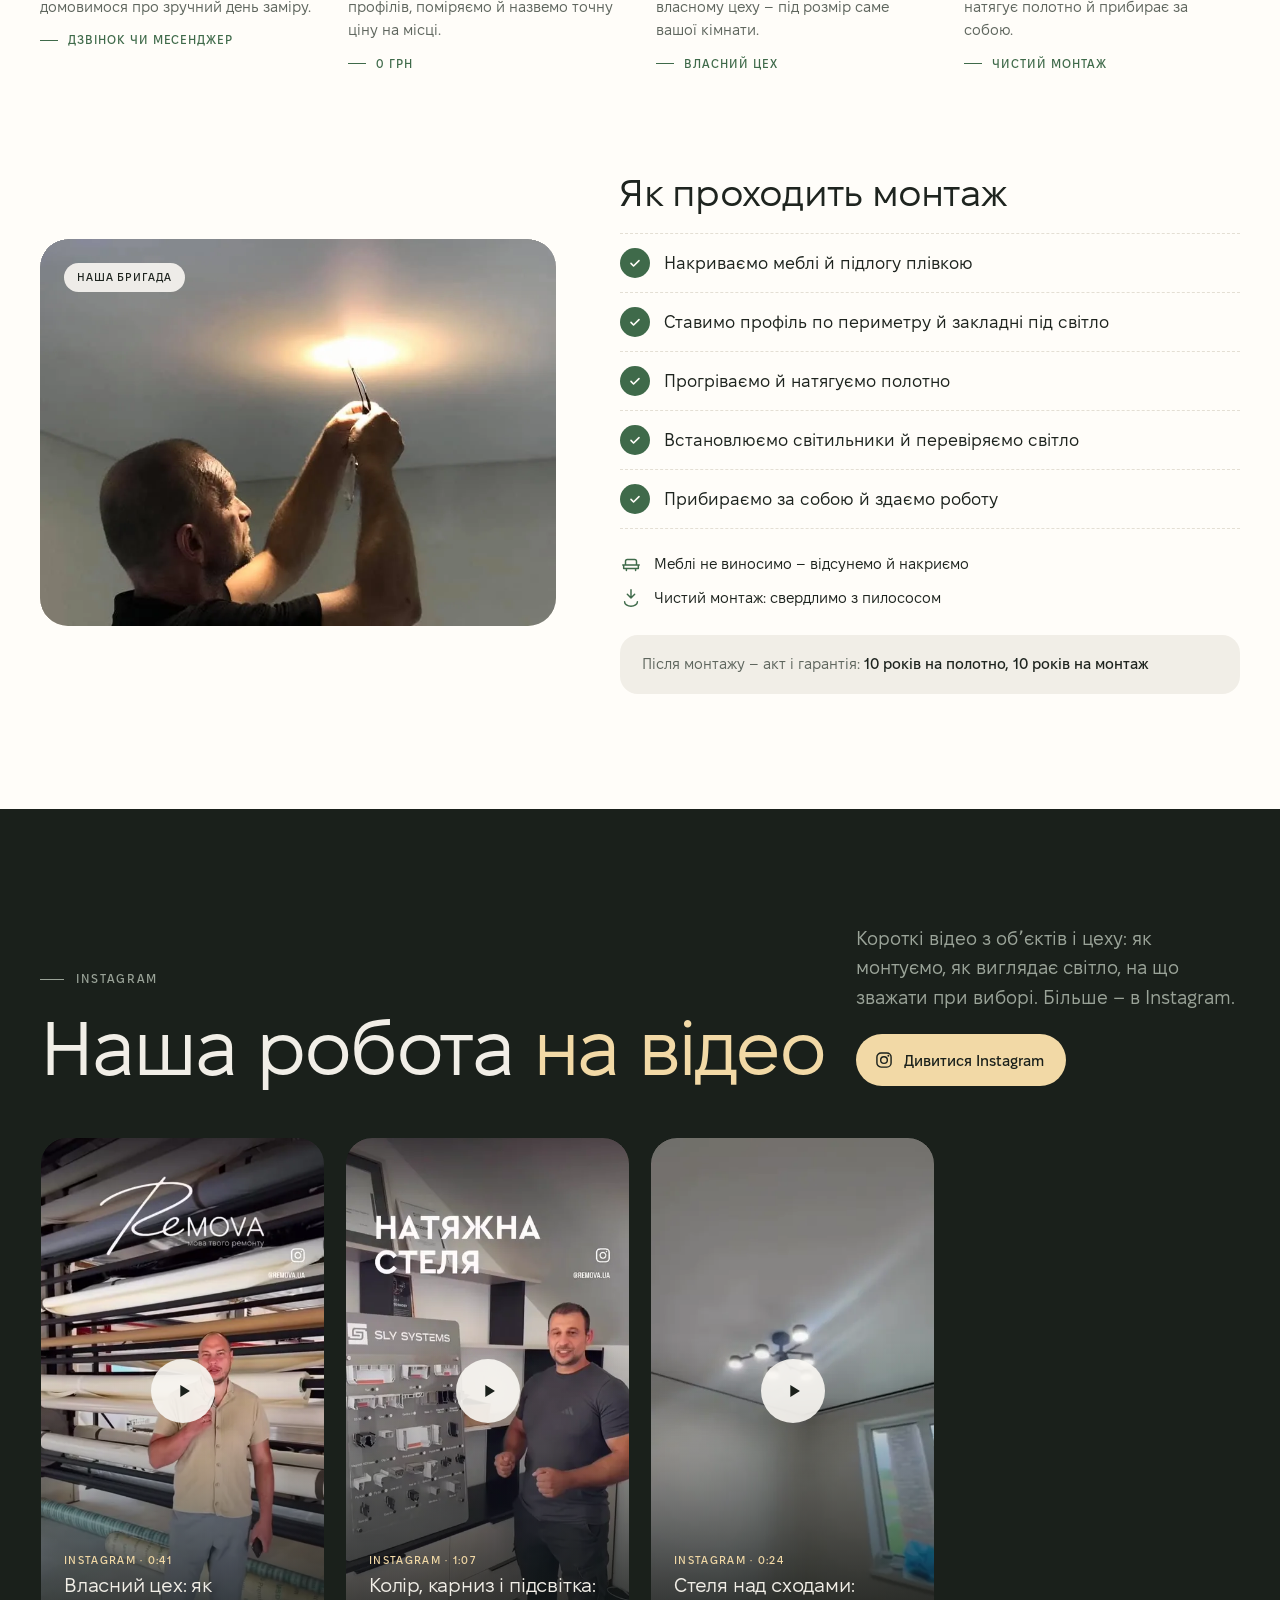
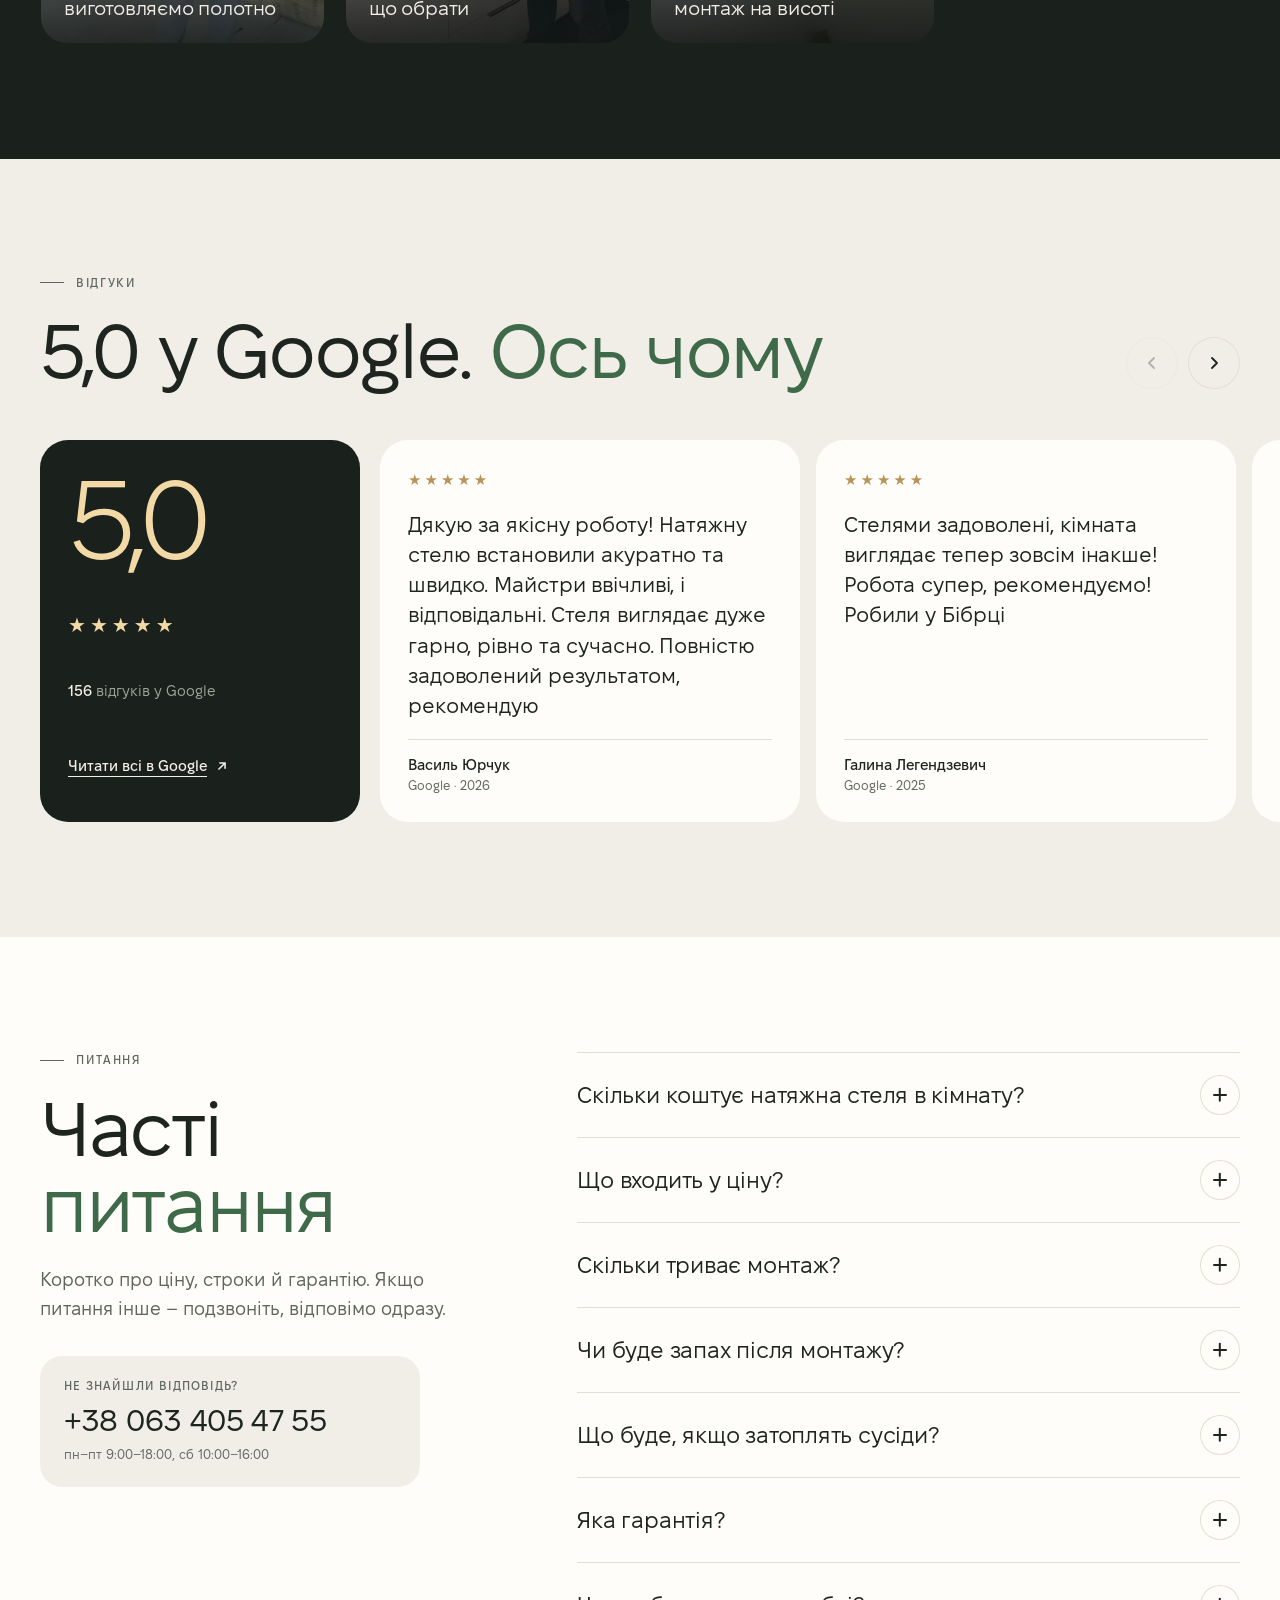
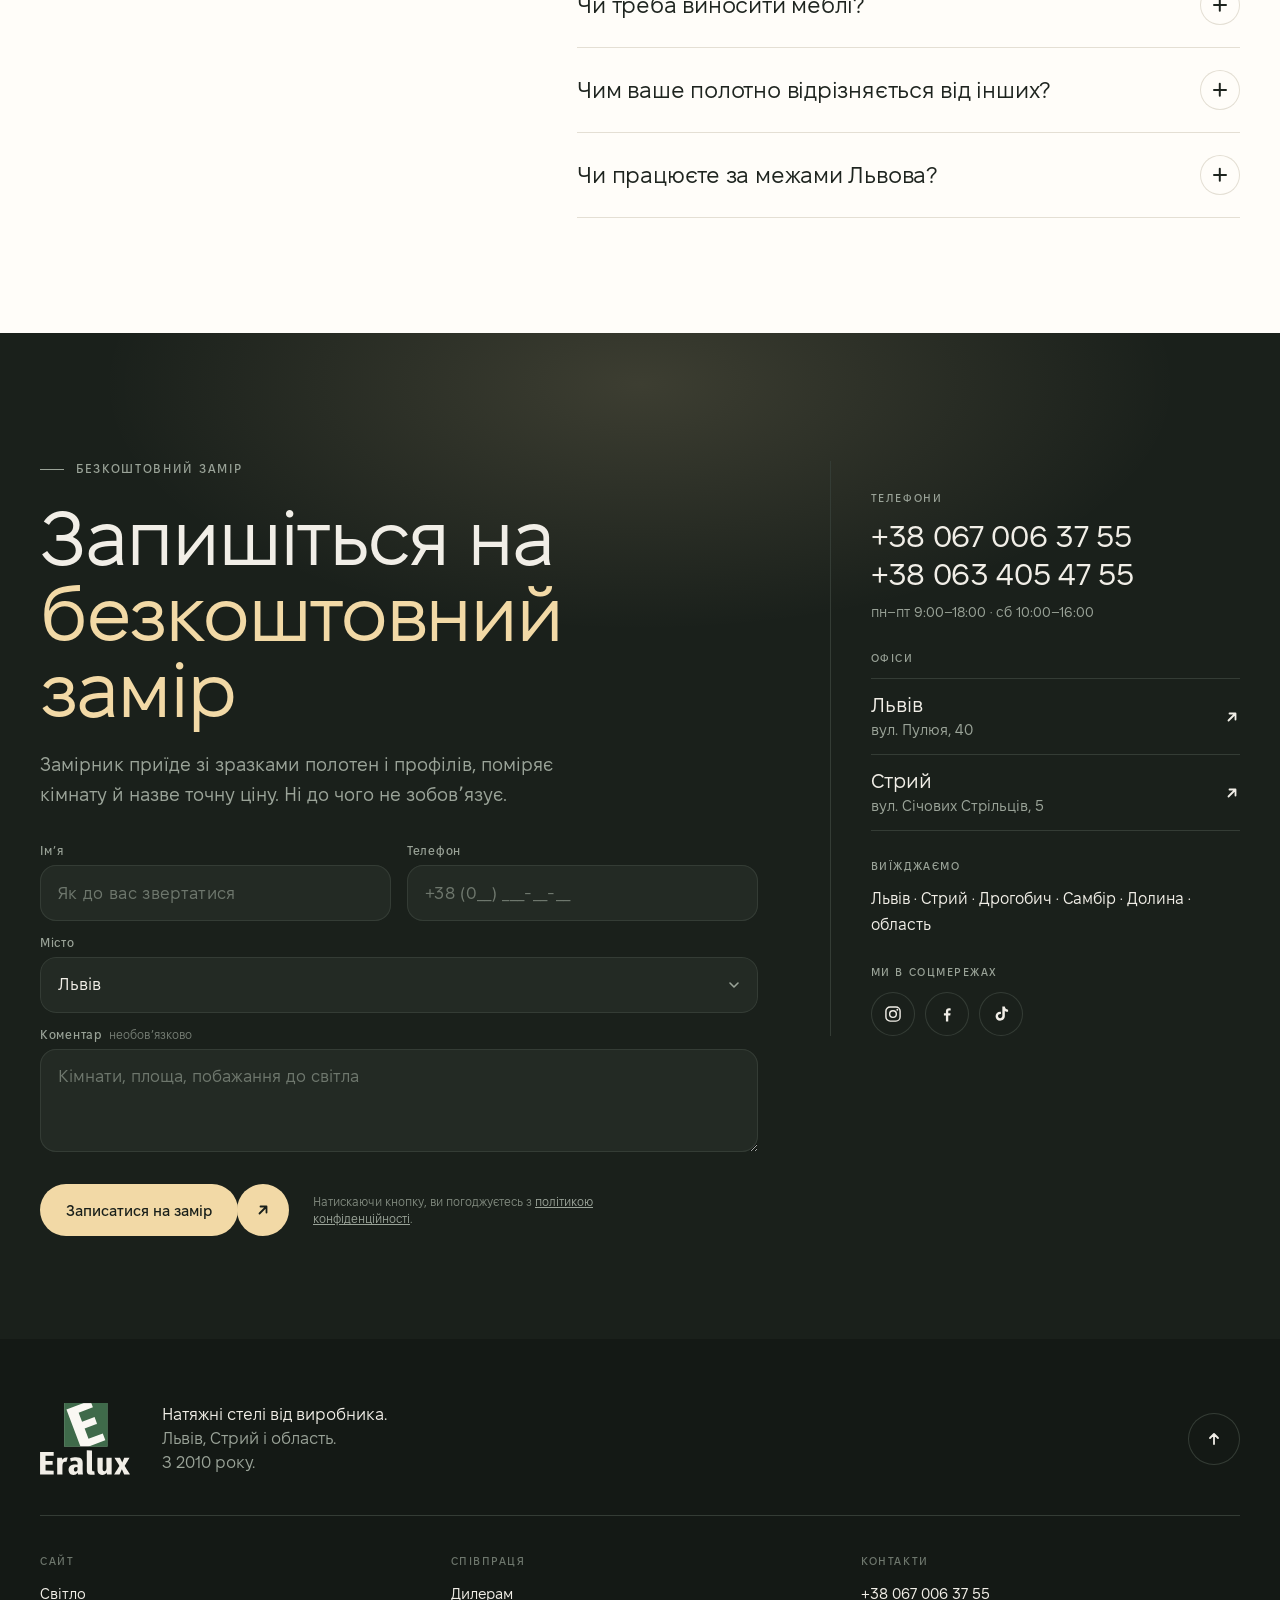
==== commit 6e9d9835: "Калькулятор: м.п. = площа + % (налаштовується в «Цінах») Co-Authored-By: Claude Opus 5.5 <noreply@an" ====
--- a/index.html
+++ b/index.html
@@ -23,9 +23,9 @@
 <script async src="https://www.googletagmanager.com/gtag/js?id=G-ZHMXN6GPWR"></script>
 <script>window.dataLayer=window.dataLayer||[];function gtag(){dataLayer.push(arguments);}gtag('js',new Date());gtag('config','G-ZHMXN6GPWR');</script>
 <script>!function(f,b,e,v,n,t,s){if(f.fbq)return;n=f.fbq=function(){n.callMethod?n.callMethod.apply(n,arguments):n.queue.push(arguments)};if(!f._fbq)f._fbq=n;n.push=n;n.loaded=!0;n.version='2.0';n.queue=[];t=b.createElement(e);t.async=!0;t.src=v;s=b.getElementsByTagName(e)[0];s.parentNode.insertBefore(t,s)}(window,document,'script','https://connect.facebook.net/en_US/fbevents.js');fbq('init','223537343170667');fbq('track','PageView');</script>
-<link rel="stylesheet" href="assets/css/style.css?v=20261127c">
-<noscript><link rel="stylesheet" href="assets/css/noscript.css?v=20261127c"></noscript>
-<script src="assets/js/boot.js?v=20261127c"></script>
+<link rel="stylesheet" href="assets/css/style.css?v=20261128a">
+<noscript><link rel="stylesheet" href="assets/css/noscript.css?v=20261128a"></noscript>
+<script src="assets/js/boot.js?v=20261128a"></script>
 <script type="application/ld+json">
 {
   "@context": "https://schema.org",
@@ -272,7 +272,7 @@
       </ul>
     </div>
   </div>
-  <script type="application/json" id="light-default">{"light":{"label":"Стеля і світло","title_1":"Увімкніть","title_2":"вечір","text":"Одна кімната, один ракурс. Перемкніть світло й подивіться, що воно змінює і скільки коштує.","list_title":"Що тут світиться","total_label":"Світло в цій кімнаті","note":"Ціна – монтаж і закладні. Світильники підберемо або встановимо ваші.","button":"Порахувати зі світлом","also_title":"Також робимо","also":["lines","track_built","track_bus","led"],"rooms":[{"name":"Кухня-вітальня","area":"38 м²","day":"images/light/kitchen-day-1600.webp","night":"images/light/kitchen-night-1600.webp","alt_day":"Кухня-вітальня вдень: дворівнева натяжна стеля з нішею","alt_night":"Та сама кухня-вітальня ввечері: підсвітка в ніші й точкові світильники","items":[{"id":"led","label":"Підсвітка в ніші","qty":14},{"id":"spot","qty":16}]},{"name":"Вітальня-лофт","area":"32 м²","day":"images/light/loft-day-1600.webp","night":"images/light/loft-night-1600.webp","alt_day":"Вітальня-лофт вдень: глянцева натяжна стеля","alt_night":"Та сама вітальня ввечері: підсвітка по периметру й люстри","items":[{"id":"led","label":"Підсвітка по периметру","qty":22},{"id":"chandelier","label":"Люстри","qty":2}]},{"name":"Вітальня з колонами","area":"45 м²","day":"images/light/columns-day-1600.webp","night":"images/light/columns-night-1600.webp","alt_day":"Простора вітальня з колонами вдень: глянцева натяжна стеля","alt_night":"Та сама вітальня ввечері: два контури підсвітки, люстра й підвіси","items":[{"id":"led","label":"Два контури підсвітки","qty":30},{"id":"chandelier","label":"Люстра й підвіси","qty":3}]}]},"prices":{"corners_included":4,"extra_corner":100,"extra_corner_premium":500,"canvases":[{"id":"matte","name":"Матове","price":350},{"id":"satin","name":"Сатин","price":350},{"id":"gloss","name":"Глянець","price":350},{"id":"fabric","name":"Тканинне","price":900}],"profiles":[{"id":"pvc","name":"ПВХ зі вставкою","price":150,"premium_corners":false},{"id":"shadow","name":"Тіньовий","price":250,"premium_corners":false},{"id":"shadow_max","name":"Тіньовий Max","price":350,"premium_corners":false},{"id":"floating","name":"Парящий","price":550,"premium_corners":true},{"id":"beam","name":"Брус","price":550,"premium_corners":false},{"id":"separator","name":"Сепаратор","price":550,"premium_corners":false},{"id":"eurocrab","name":"Єврокраб","price":550,"premium_corners":true}],"light":[{"id":"spot","name":"Точкові світильники","unit":"шт","price":300},{"id":"chandelier","name":"Люстра чи підвіс","unit":"шт","price":650},{"id":"led","name":"LED-підсвітка","unit":"м.п.","price":200},{"id":"lines","name":"Світлові лінії","unit":"м.п.","price":1700},{"id":"track_built","name":"Вбудований трек","unit":"м.п.","price":2000},{"id":"track_bus","name":"Трек з шиною","unit":"м.п.","price":3000}],"height_3":10,"height_35":15,"fuel_km":10}}</script>
+  <script type="application/json" id="light-default">{"light":{"label":"Стеля і світло","title_1":"Увімкніть","title_2":"вечір","text":"Одна кімната, один ракурс. Перемкніть світло й подивіться, що воно змінює і скільки коштує.","list_title":"Що тут світиться","total_label":"Світло в цій кімнаті","note":"Ціна – монтаж і закладні. Світильники підберемо або встановимо ваші.","button":"Порахувати зі світлом","also_title":"Також робимо","also":["lines","track_built","track_bus","led"],"rooms":[{"name":"Кухня-вітальня","area":"38 м²","day":"images/light/kitchen-day-1600.webp","night":"images/light/kitchen-night-1600.webp","alt_day":"Кухня-вітальня вдень: дворівнева натяжна стеля з нішею","alt_night":"Та сама кухня-вітальня ввечері: підсвітка в ніші й точкові світильники","items":[{"id":"led","label":"Підсвітка в ніші","qty":14},{"id":"spot","qty":16}]},{"name":"Вітальня-лофт","area":"32 м²","day":"images/light/loft-day-1600.webp","night":"images/light/loft-night-1600.webp","alt_day":"Вітальня-лофт вдень: глянцева натяжна стеля","alt_night":"Та сама вітальня ввечері: підсвітка по периметру й люстри","items":[{"id":"led","label":"Підсвітка по периметру","qty":22},{"id":"chandelier","label":"Люстри","qty":2}]},{"name":"Вітальня з колонами","area":"45 м²","day":"images/light/columns-day-1600.webp","night":"images/light/columns-night-1600.webp","alt_day":"Простора вітальня з колонами вдень: глянцева натяжна стеля","alt_night":"Та сама вітальня ввечері: два контури підсвітки, люстра й підвіси","items":[{"id":"led","label":"Два контури підсвітки","qty":30},{"id":"chandelier","label":"Люстра й підвіси","qty":3}]}]},"prices":{"corners_included":4,"extra_corner":100,"extra_corner_premium":500,"perimeter_pct":5,"canvases":[{"id":"matte","name":"Матове","price":350},{"id":"satin","name":"Сатин","price":350},{"id":"gloss","name":"Глянець","price":350},{"id":"fabric","name":"Тканинне","price":900}],"profiles":[{"id":"pvc","name":"ПВХ зі вставкою","price":150,"premium_corners":false},{"id":"shadow","name":"Тіньовий","price":250,"premium_corners":false},{"id":"shadow_max","name":"Тіньовий Max","price":350,"premium_corners":false},{"id":"floating","name":"Парящий","price":550,"premium_corners":true},{"id":"beam","name":"Брус","price":550,"premium_corners":false},{"id":"separator","name":"Сепаратор","price":550,"premium_corners":false},{"id":"eurocrab","name":"Єврокраб","price":550,"premium_corners":true}],"light":[{"id":"spot","name":"Точкові світильники","unit":"шт","price":300},{"id":"chandelier","name":"Люстра чи підвіс","unit":"шт","price":650},{"id":"led","name":"LED-підсвітка","unit":"м.п.","price":200},{"id":"lines","name":"Світлові лінії","unit":"м.п.","price":1700},{"id":"track_built","name":"Вбудований трек","unit":"м.п.","price":2000},{"id":"track_bus","name":"Трек з шиною","unit":"м.п.","price":3000}],"height_3":10,"height_35":15,"fuel_km":10}}</script>
 </section>
 
 <!-- 5. ПОЛОТНО І ПРОФІЛЬ -->
@@ -893,6 +893,6 @@
   <a class="mbar__go" href="#measure">Безкоштовний замір</a>
 </div>
 
-<script src="assets/js/main.js?v=20261127c" defer></script>
+<script src="assets/js/main.js?v=20261128a" defer></script>
 </body>
 </html>
